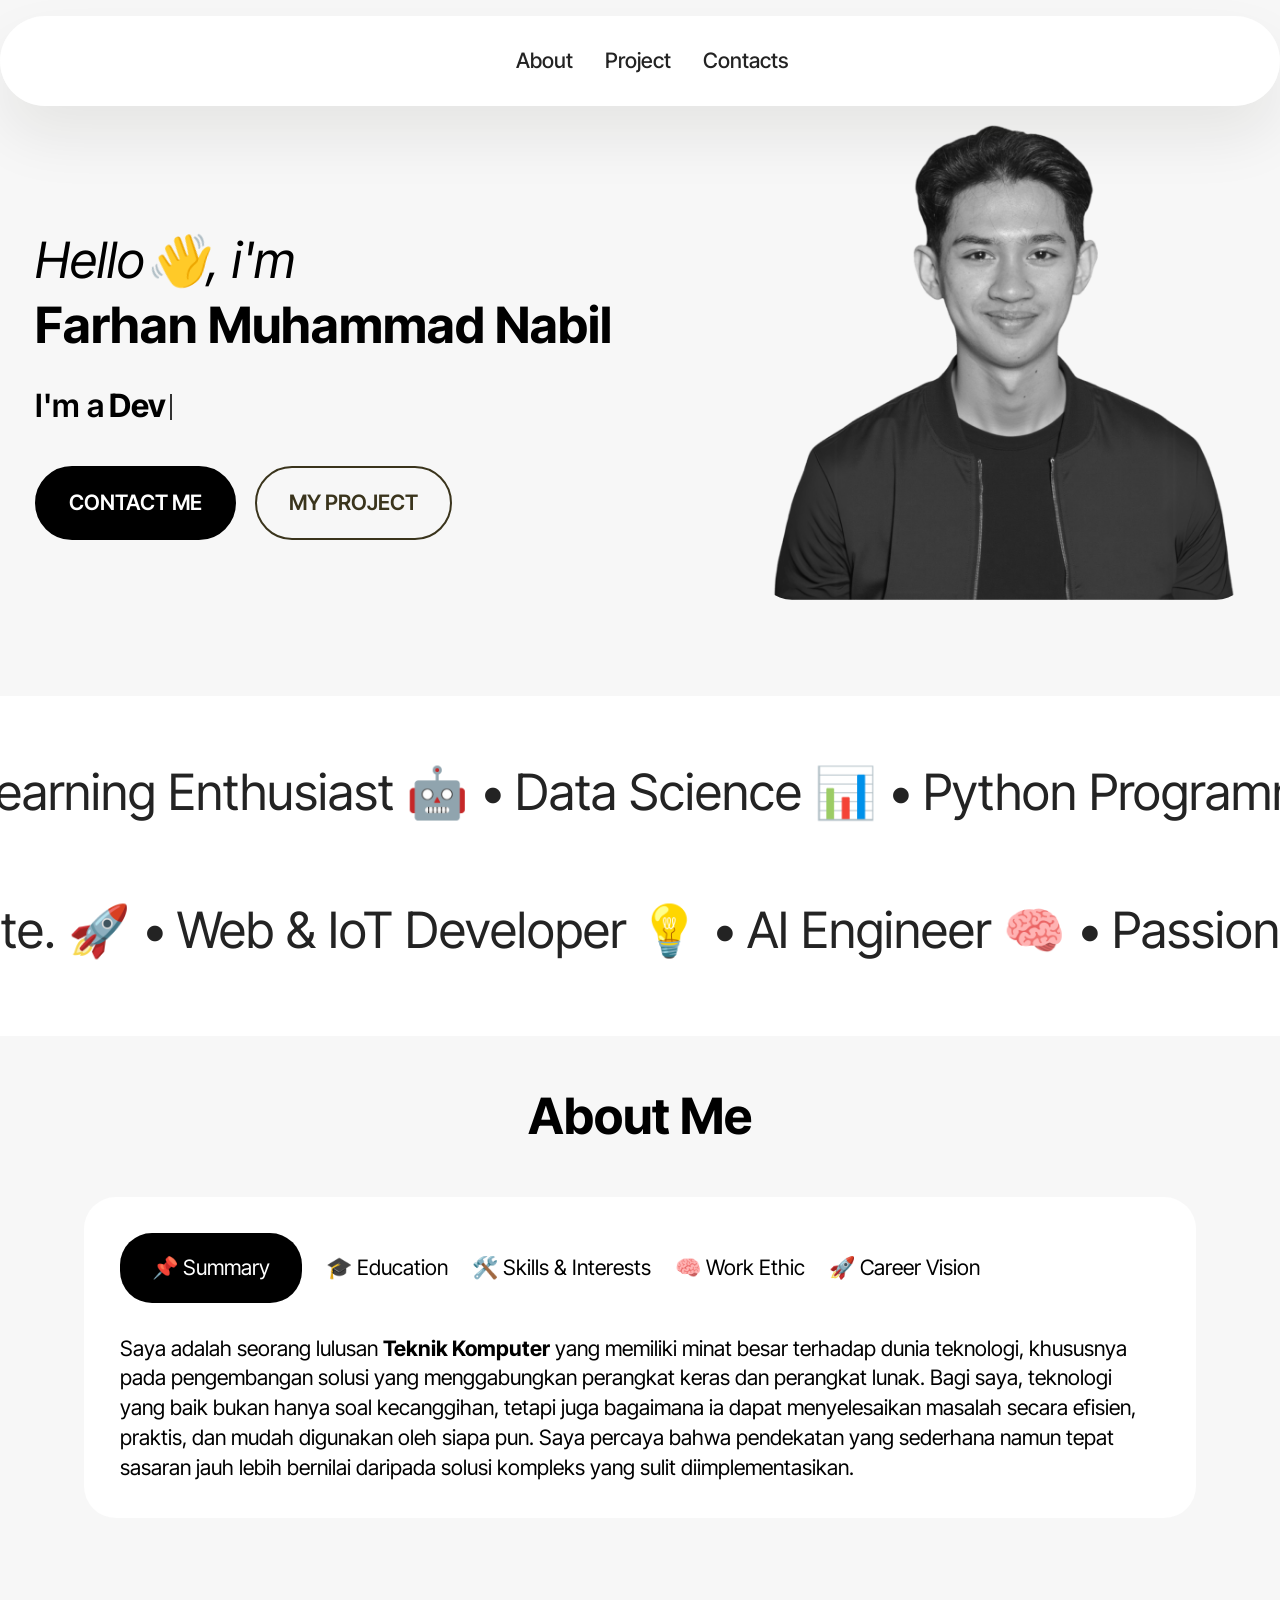
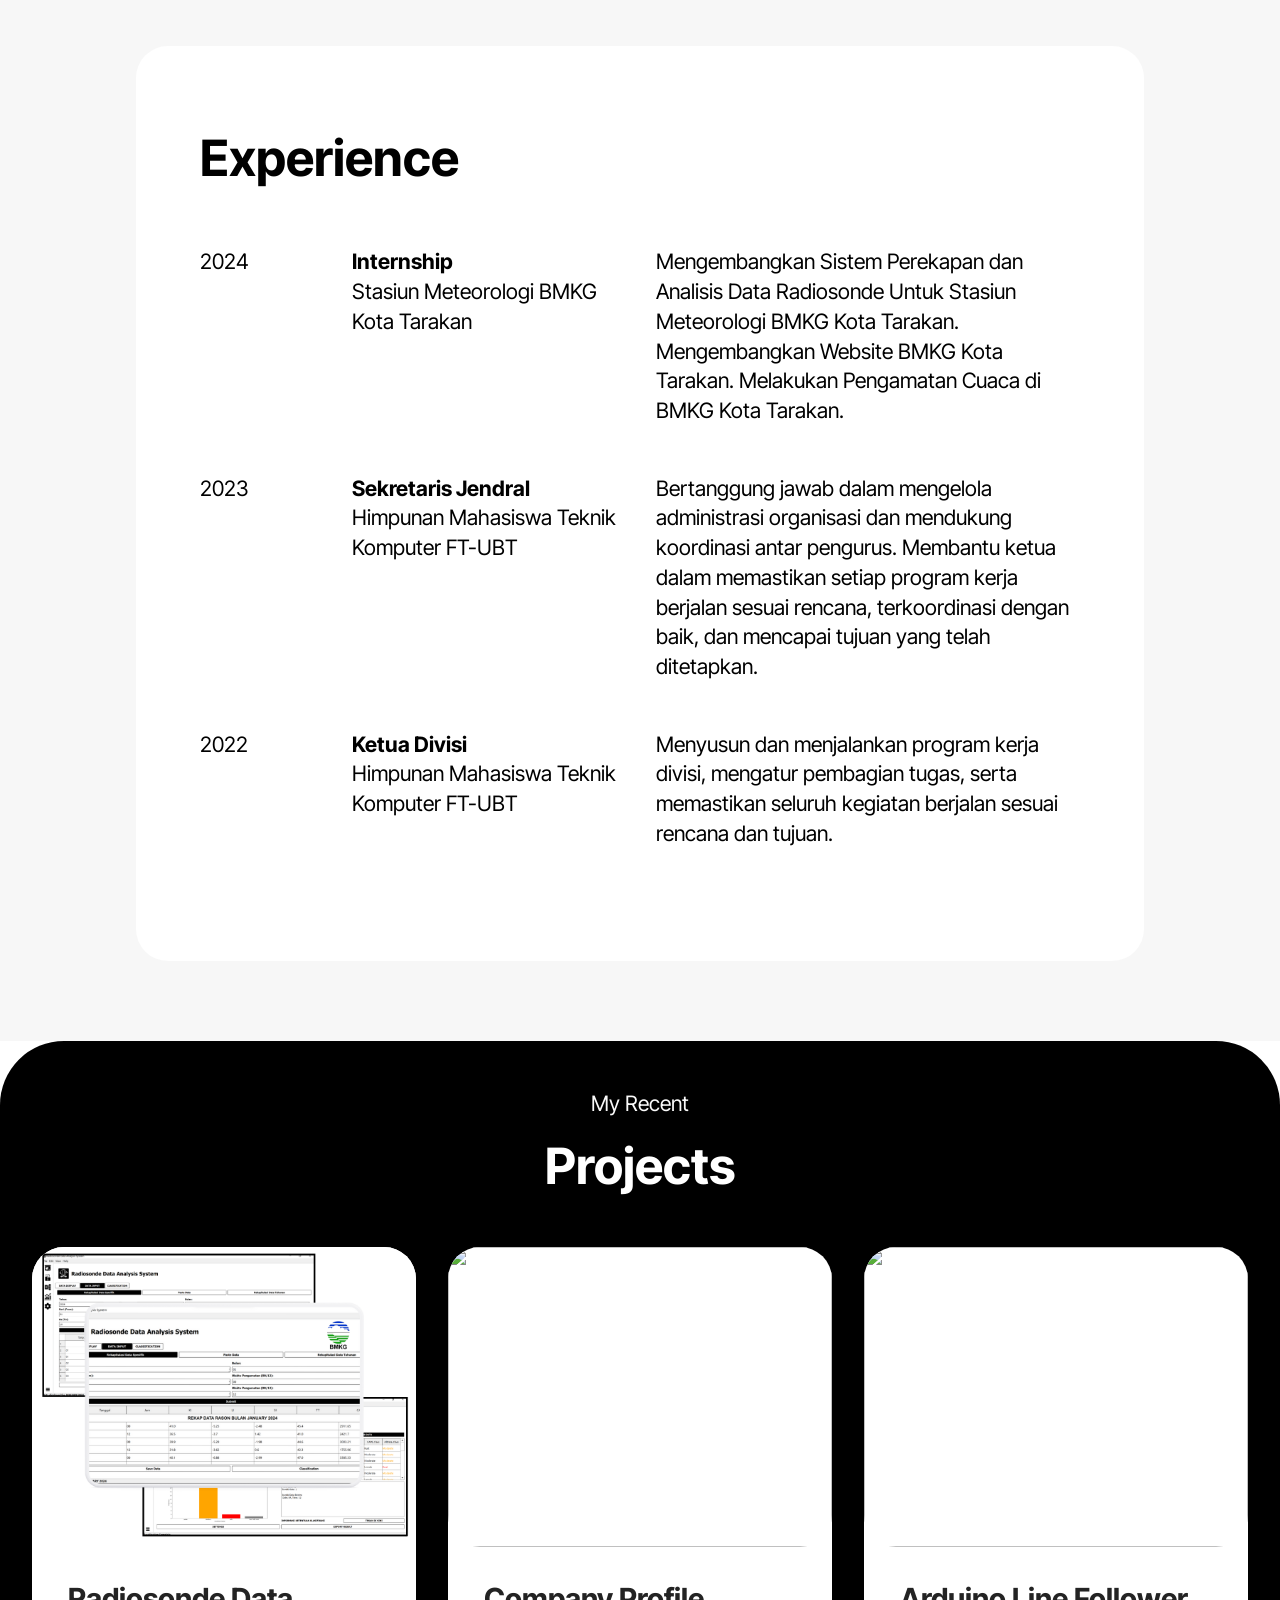
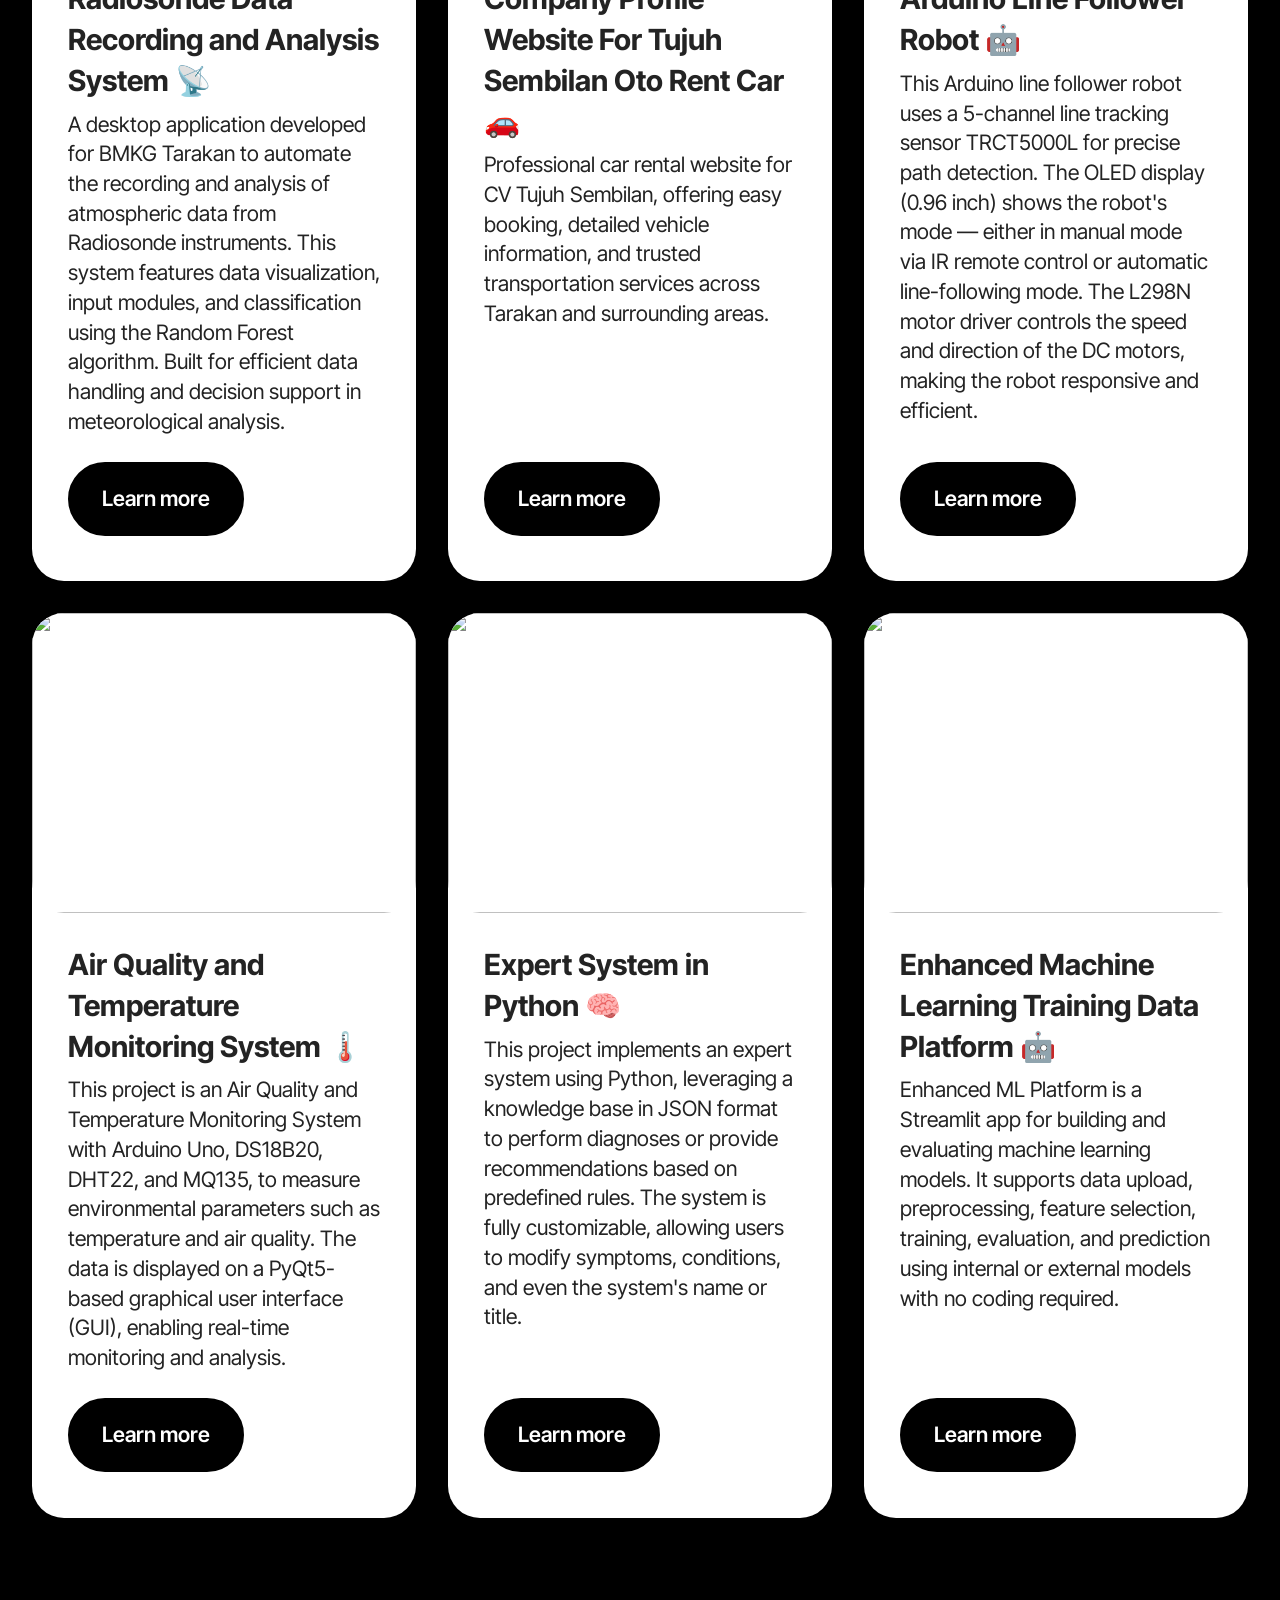
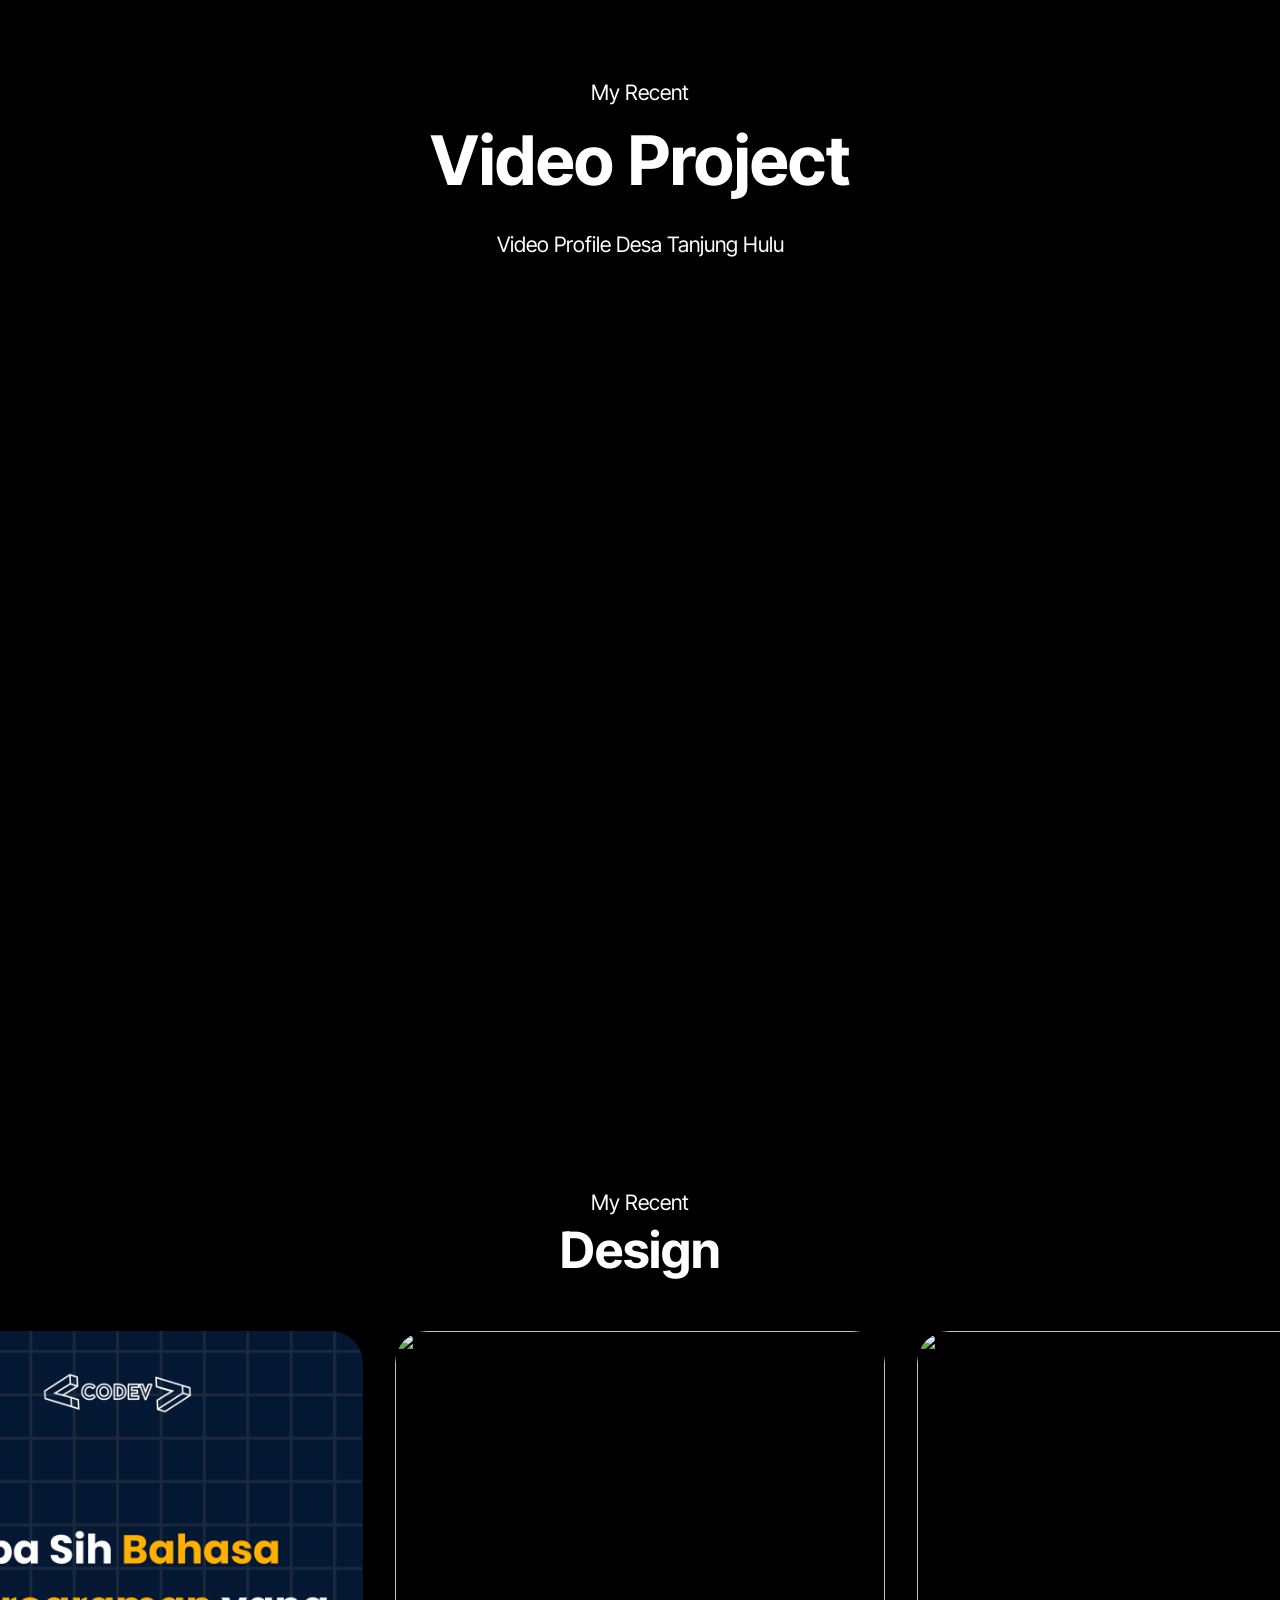
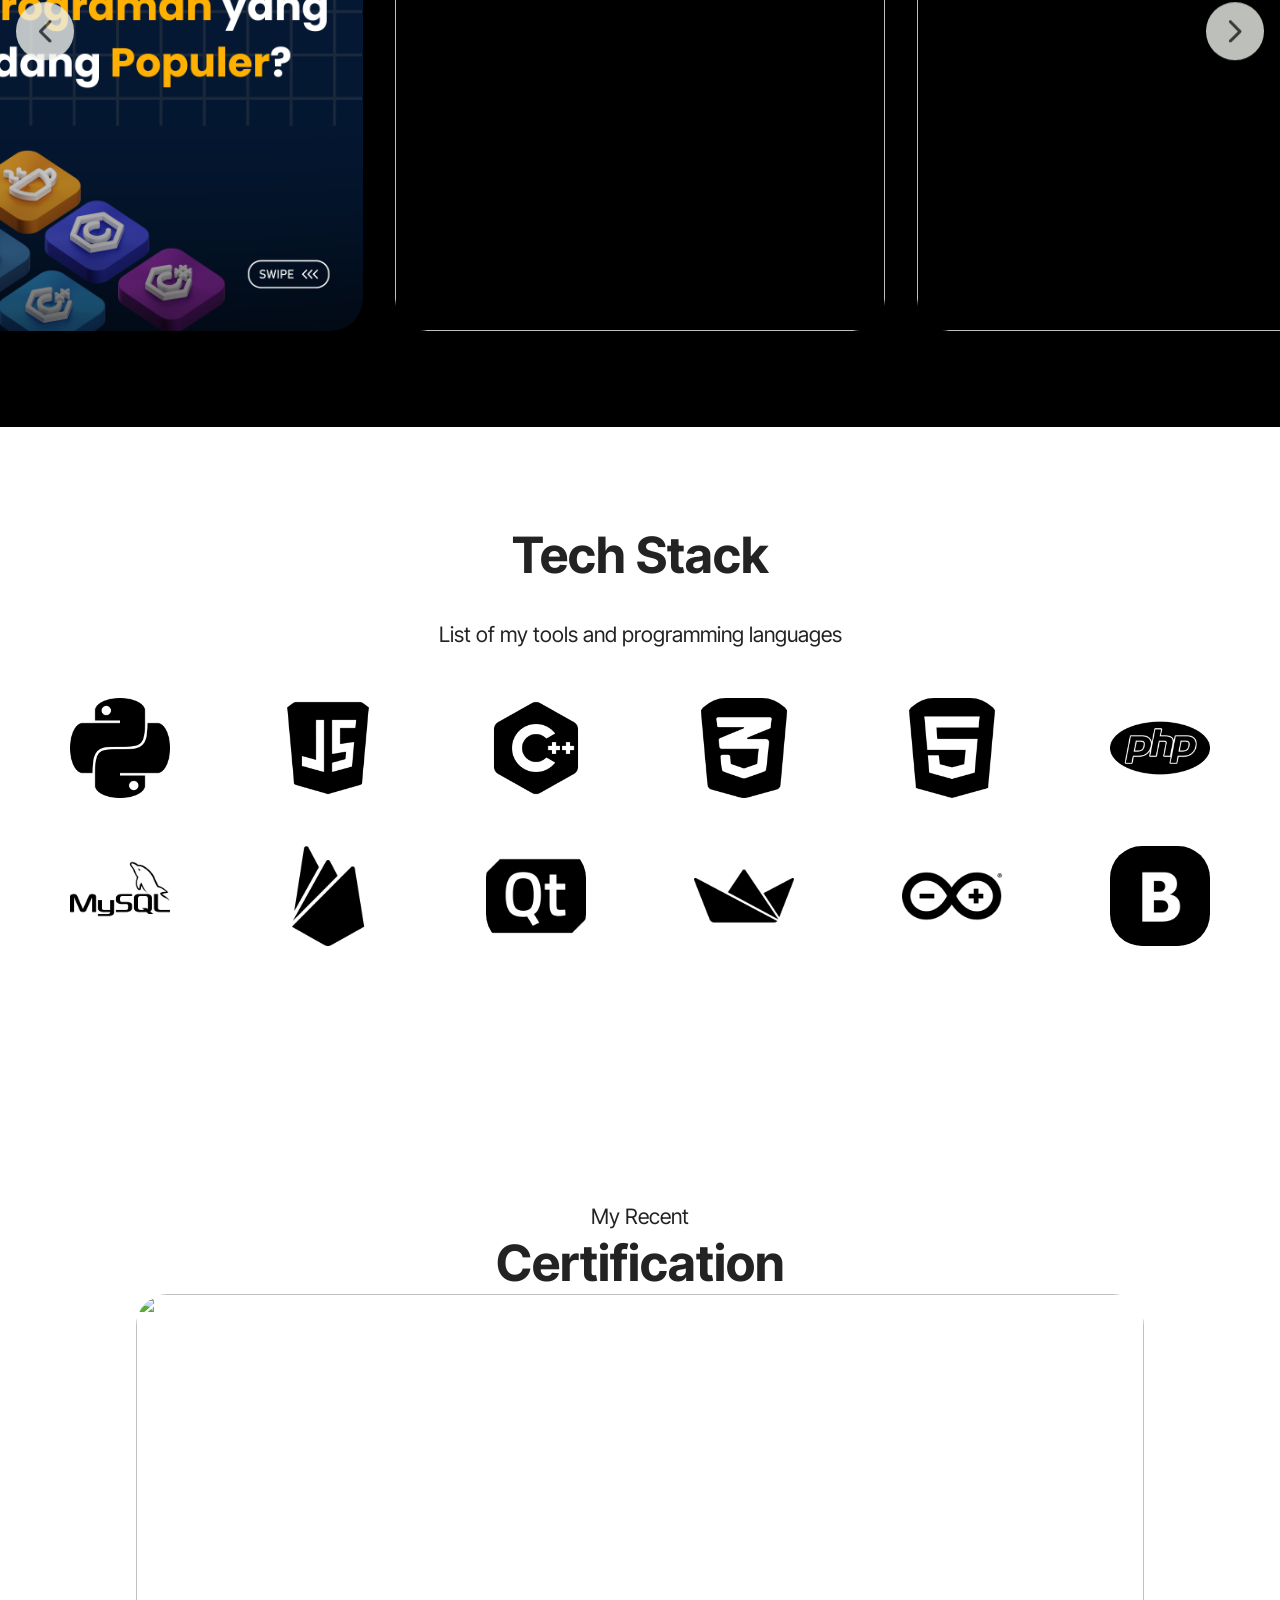
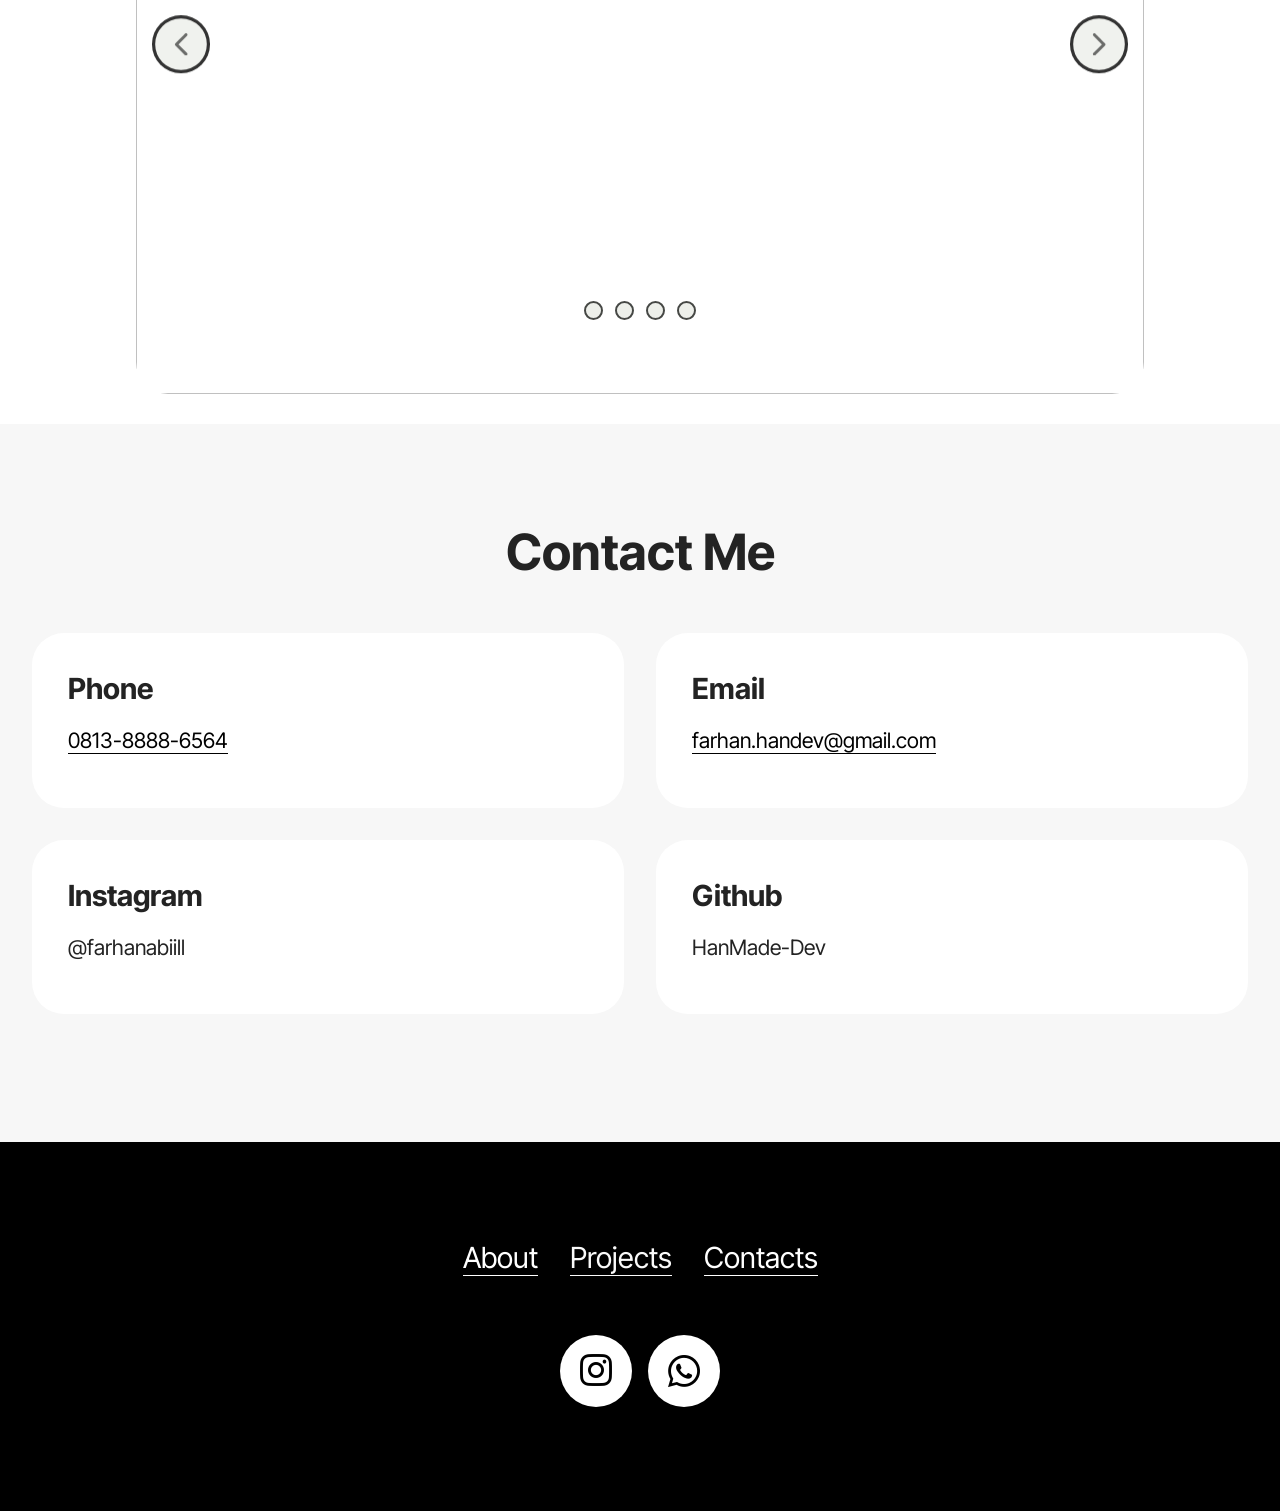
==== index.html @ e9de5c15 "Update index.html" ====
<!DOCTYPE html>
<html  >
<head>
  <meta charset="UTF-8">
  <meta http-equiv="X-UA-Compatible" content="IE=edge">
  <meta name="viewport" content="width=device-width, initial-scale=1, minimum-scale=1">
  <link rel="shortcut icon" href="assets/images/icon-128x128-1.png" type="image/x-icon">
  <meta name="description" content="">
  
  
  <title>Home</title>
  <link rel="stylesheet" href="assets/bootstrap/css/bootstrap.min.css">
  <link rel="stylesheet" href="assets/bootstrap/css/bootstrap-grid.min.css">
  <link rel="stylesheet" href="assets/bootstrap/css/bootstrap-reboot.min.css">
  <link rel="stylesheet" href="assets/animatecss/animate.css">
  <link rel="stylesheet" href="assets/dropdown/css/style.css">
  <link rel="stylesheet" href="assets/socicon/css/styles.css">
  <link rel="stylesheet" href="assets/theme/css/style.css">
  <link rel="stylesheet" href="assets/typinganimation/css/typing-animation.css">
  <link rel="preload" href="https://fonts.googleapis.com/css?family=Inter+Tight:100,200,300,400,500,600,700,800,900,100i,200i,300i,400i,500i,600i,700i,800i,900i&display=swap" as="style" onload="this.onload=null;this.rel='stylesheet'">
  <noscript><link rel="stylesheet" href="https://fonts.googleapis.com/css?family=Inter+Tight:100,200,300,400,500,600,700,800,900,100i,200i,300i,400i,500i,600i,700i,800i,900i&display=swap"></noscript>
  <link rel="preload" as="style" href="assets/css/additional.css?v=58qlZ4"><link rel="stylesheet" href="assets/css/additional.css?v=58qlZ4" type="text/css">

  
  
  
</head>
<body>
  
<section data-bs-version="5.1" class="menu menu2 cid-tJS6tZXiPa" once="menu" id="menu02-0">
	

	<nav class="navbar navbar-dropdown navbar-fixed-top navbar-expand-lg">
		<div class="container">
			<div class="navbar-brand">
				
				
			</div>
			<button class="navbar-toggler" type="button" data-toggle="collapse" data-bs-toggle="collapse" data-target="#navbarSupportedContent" data-bs-target="#navbarSupportedContent" aria-controls="navbarNavAltMarkup" aria-expanded="false" aria-label="Toggle navigation">
				<div class="hamburger">
					<span></span>
					<span></span>
					<span></span>
					<span></span>
				</div>
			</button>
            <button class="navbar-toggler" type="button"
                    data-bs-toggle="collapse"
                    data-bs-target="#navbarSupportedContent"
                    aria-controls="navbarSupportedContent"
                    aria-expanded="false"
                    aria-label="Toggle navigation">
            <span class="navbar-toggler-icon"></span>
            </button>

			<div class="collapse navbar-collapse" id="navbarSupportedContent">
				<ul class="navbar-nav nav-dropdown nav-right navbar-nav-top-padding" data-app-modern-menu="true"><li class="nav-item">
						<a class="nav-link link text-black text-primary display-4" href="index.html#tabs1-1s">About</a>
					</li>
					<li class="nav-item">
						<a class="nav-link link text-black text-primary display-4" href="index.html#features-w" aria-expanded="false">Project</a>
					</li>
					<li class="nav-item">
						<a class="nav-link link text-black text-primary display-4" href="index.html#contacts01-2a">Contacts</a>
					</li></ul>
				
				
			</div>
		</div>
	</nav>
</section>

<section data-bs-version="5.1" class="header1 cid-uPXiGSK6yH" id="header01-1j">
	
	<div class="container-fluid">
		<div class="row justify-content-center">
			<div class="col-12 col-md-12 col-lg-5 image-wrapper">
				<img class="w-100" src="assets/images/imageedit-1-8781048022-1060x1060.png">
			</div>
			<div class="col-12 col-lg col-md-12">
				<div class="text-wrapper align-left">
					<h1 class="section-title fonts-style mb-4 display-2"><strong><br></strong><em>Hello👋, i'm&nbsp;</em><br><strong>Farhan Muhammad Nabil</strong><br></h1>
					<h1 class="text fonts-style mb-4 display-7 profession-line">
                      <span class="prefix-text">I'm a</span>
                      <strong><span id="typing-animation" class="typing-text"></span><span class="typing-cursor"></span></strong>
                    </h1>
					<div class="section-btn mt-3"><a class="btn btn-primary display-7" href="index.html#contacts01-2a">CONTACT ME</a> <a class="btn btn-success-outline display-7" href="index.html#features-w">MY PROJECT</a></div>
				</div>
			</div>
		</div>
	</div>
</section>

<section data-bs-version="5.1" class="gallery10 cid-uQ02voYmi5" id="gallery10-1p">
  


  <div class="container-fluid">

      <div class="loop-container">
        <div class="item display-2" data-linewords="Machine Learning Enthusiast 🤖 • Data Science 📊 • Python Programmer 🐍 • IoT System Builder 🌐 • Desktop App Builder 🛠️ •" data-direction="-1" data-speed="0.05">☁️ Best offers ☁️ Free delivery ☁️ Perfect design ☁️ Comfort ☁️ Support 24/7 ☁️ Vibes</div>
        <div class="item display-2" data-linewords="Machine Learning Enthusiast 🤖 • Data Science 📊 • Python Programmer 🐍 • IoT System Builder 🌐 • Desktop App Builder 🛠️ •" data-direction="-1" data-speed="0.05">☁️ Best offers ☁️ Free delivery ☁️ Perfect design ☁️ Comfort ☁️ Support 24/7 ☁️ Vibes</div>
      </div>
    
  </div>
</section>

<section data-bs-version="5.1" class="gallery10 cid-uQ0dekMcxM" id="gallery10-1t">
  


  <div class="container-fluid">

      <div class="loop-container">
        <div class="item display-2" data-linewords="Web &amp; IoT Developer 💡 • AI Engineer 🧠 • Passion for Automation 🤖  • Code. Build. Automate. 🚀 •" data-direction="1" data-speed="0.05">☁️ Best offers ☁️ Free delivery ☁️ Perfect design ☁️ Comfort ☁️ Support 24/7 ☁️ Vibes</div>
        <div class="item display-2" data-linewords="Web &amp; IoT Developer 💡 • AI Engineer 🧠 • Passion for Automation 🤖  • Code. Build. Automate. 🚀 •" data-direction="1" data-speed="0.05">☁️ Best offers ☁️ Free delivery ☁️ Perfect design ☁️ Comfort ☁️ Support 24/7 ☁️ Vibes</div>
      </div>
    
  </div>
</section>

<section data-bs-version="5.1" class="tabs content18 cid-uQ06jJdFXQ" id="tabs1-1s">

    

    
    
    <div class="container">
        <div class="row justify-content-center mb-5">
            <div class="col-12 content-head">
                <h3 class="section-title mb-0 fonts-style display-2">
                    <strong>About Me</strong></h3>
                
            </div>
        </div>
        <div class="row justify-content-center">
            <div class="col-12 col-md-11">
                <div class="item-wrapper">
                    <ul class="nav nav-tabs mb-4" role="tablist">
                        <li class="nav-item first fonts-style"><a class="nav-link fonts-style show active display-7" role="tab" data-toggle="tab" data-bs-toggle="tab" href="#tabs1-1s_tab0" aria-selected="true">📌 Summary<br></a></li>
                        <li class="nav-item"><a class="nav-link fonts-style active display-7" role="tab" data-toggle="tab" data-bs-toggle="tab" href="#tabs1-1s_tab1" aria-selected="true">🎓 Education</a></li>
                        <li class="nav-item"><a class="nav-link fonts-style display-7" role="tab" data-toggle="tab" data-bs-toggle="tab" href="#tabs1-1s_tab2" aria-selected="false">🛠️ Skills &amp; Interests</a></li>
                        <li class="nav-item"><a class="nav-link fonts-style display-7" role="tab" data-toggle="tab" data-bs-toggle="tab" href="#tabs1-1s_tab3" aria-selected="false">🧠 Work Ethic</a></li>
                        <li class="nav-item"><a class="nav-link fonts-style display-7" role="tab" data-toggle="tab" data-bs-toggle="tab" href="#tabs1-1s_tab4" aria-selected="false">🚀 Career Vision</a></li>
                        
                    </ul>
                    <div class="tab-content">
                        <div id="tab1" class="tab-pane in active" role="tabpanel">
                            <div class="row">
                                <div class="col-md-12">
                                    <p class="text fonts-style display-7">
                                        Saya adalah seorang lulusan <strong>Teknik Komputer</strong> yang memiliki minat besar terhadap dunia teknologi, khususnya pada pengembangan solusi yang menggabungkan perangkat keras dan perangkat lunak. Bagi saya, teknologi yang baik bukan hanya soal kecanggihan, tetapi juga bagaimana ia dapat menyelesaikan masalah secara efisien, praktis, dan mudah digunakan oleh siapa pun. Saya percaya bahwa pendekatan yang sederhana namun tepat sasaran jauh lebih bernilai daripada solusi kompleks yang sulit diimplementasikan.
                                    </p>
                                </div>
                            </div>
                        </div>
                        <div id="tab2" class="tab-pane" role="tabpanel">
                            <div class="row">
                                <div class="col-md-12">
                                    <p class="text fonts-style display-7">Saya menyelesaikan pendidikan sarjana di Universitas Borneo Tarakan dengan fokus pada bidang Teknik Komputer. Selama masa kuliah, saya mempelajari berbagai dasar teori dan praktik seperti pemrograman, sistem jaringan, basis data, sistem tertanam (embedded systems), serta pengantar kecerdasan buatan. Proses pembelajaran ini membuka wawasan saya terhadap bagaimana teknologi dapat diterapkan dalam berbagai bidang, mulai dari sistem informasi hingga perangkat IoT dan otomasi.<br></p>
                                </div>
                            </div>
                        </div>
                        <div id="tab3" class="tab-pane" role="tabpanel">
                            <div class="row">
                                <div class="col-md-12">
                                    <p class="text fonts-style display-7">
                                        Saya memiliki ketertarikan yang kuat dalam membangun sistem yang bersifat fungsional dan adaptif terhadap kebutuhan nyata. Minat utama saya meliputi pengembangan aplikasi berbasis web, pengolahan data, integrasi sensor dengan mikrokontroler, serta dokumentasi teknis dari sistem yang dibangun. Saya juga tertarik terhadap pengembangan solusi digital yang bersifat open-source dan berbasis komunitas. Kegiatan belajar mandiri dan eksplorasi teknologi baru menjadi bagian dari rutinitas saya, karena saya percaya bahwa dunia teknologi bergerak sangat cepat dan menuntut kita untuk terus berkembang.
                                    </p>
                                </div>
                            </div>
                        </div>
                        <div id="tab4" class="tab-pane" role="tabpanel">
                            <div class="row">
                                <div class="col-md-12">
                                    <p class="text fonts-style display-7">Dalam bekerja, saya menjunjung tinggi ketelitian, konsistensi, dan komitmen terhadap hasil yang berdampak. Saya terbiasa menyelesaikan masalah secara sistematis dengan memahami akar permasalahan terlebih dahulu sebelum menentukan pendekatan terbaik. Saya juga menyukai proses kerja yang kolaboratif, terbuka terhadap masukan, dan mampu beradaptasi dengan dinamika di lapangan. Prinsip saya sederhana: buat solusi yang tidak hanya berjalan, tapi juga bisa dipahami, dipelihara, dan digunakan secara nyaman oleh pengguna.<br></p>
                                </div>
                            </div>
                        </div>
                        <div id="tab5" class="tab-pane" role="tabpanel">
                            <div class="row">
                                <div class="col-md-12">
                                    <p class="text fonts-style display-7">
                                        Ke depan, saya ingin terus berkembang di bidang teknologi, terutama pada jalur yang menggabungkan pengembangan sistem, pengolahan data, serta automasi berbasis perangkat keras. Saya terbuka untuk berbagai peluang, baik sebagai pengembang sistem, analis data, maupun teknisi teknologi terapan, dan selalu siap untuk berkolaborasi dalam proyek-proyek yang menantang dan bermakna. Dengan semangat belajar yang terus menyala, saya berharap bisa berkontribusi dalam menciptakan solusi digital yang berdampak nyata bagi masyarakat.
                                    </p>
                                </div>
                            </div>
                        </div>
                        
                    </div>
                </div>
            </div>
        </div>
    </div>
</section>

<section data-bs-version="5.1" class="timeline04 cid-uQ0w5ZOlbo" id="timeline04-21">
  

  
  
  <div class="container">
    <div class="row justify-content-center">
      <div class="card col-md-12 col-lg-10">
        <div class="card-wrapper">
          <div class="row justify-content-center">
            <div class="col-12 mb-5 content-head">
              <h3 class="card-title fonts-style white mt-3 display-2">
                <strong>Experience</strong></h3>
              
            </div>
          </div>
          <div class="card-box">
            <div class="row justify-content-center item features-without-image mb-5">
              <div class="col-12 col-lg-2">
                <h5 class="card-title fonts-style mt-0 mb-3 display-7">
                  2024</h5>
              </div>
              <div class="col-12 col-lg-4">
                <h6 class="card-subtitle fonts-style mt-0 mb-3 display-7">
                  <strong>Internship</strong><br>Stasiun Meteorologi BMKG Kota Tarakan</h6>
              </div>
              <div class="col-md-12 col-lg item-wrapper">
                <p class="text fonts-style mt-0 mb-0 display-7">Mengembangkan Sistem Perekapan dan Analisis Data Radiosonde Untuk Stasiun Meteorologi BMKG Kota Tarakan. Mengembangkan Website BMKG Kota Tarakan. Melakukan Pengamatan Cuaca di BMKG Kota Tarakan.</p>
              </div>
            </div>
            <div class="row justify-content-center item features-without-image mb-5">
              <div class="col-12 col-lg-2">
                <h5 class="card-title fonts-style mt-0 mb-3 display-7">
                  2023</h5>

              </div>
              <div class="col-12 col-lg-4">
                <h6 class="card-subtitle fonts-style mt-0 mb-3 display-7">
                  <strong>Sekretaris Jendral</strong><br>Himpunan Mahasiswa Teknik Komputer FT-UBT</h6>
              </div>
              <div class="col-md-12 col-lg item-wrapper">
                <p class="text fonts-style mt-0 mb-0 display-7">Bertanggung jawab dalam mengelola administrasi organisasi dan mendukung koordinasi antar pengurus. Membantu ketua dalam memastikan setiap program kerja berjalan sesuai rencana, terkoordinasi dengan baik, dan mencapai tujuan yang telah ditetapkan.</p>
              </div>
            </div>
            <div class="row justify-content-center item features-without-image mb-5">
              <div class="col-12 col-lg-2">
                <h5 class="card-title fonts-style mt-0 mb-3 display-7">
                  2022</h5>
              </div>
              <div class="col-12 col-lg-4">
                <h6 class="card-subtitle fonts-style mt-0 mb-3 display-7">
                  <strong>Ketua Divisi</strong><br>Himpunan Mahasiswa Teknik Komputer FT-UBT</h6>
              </div>
              <div class="col-md-12 col-lg item-wrapper">
                <p class="text fonts-style mt-0 mb-0 display-7">Menyusun dan menjalankan program kerja divisi, mengatur pembagian tugas, serta memastikan seluruh kegiatan berjalan sesuai rencana dan tujuan.</p>
              </div>
            </div>
          </div>
        </div>
      </div>
    </div>
  </div>
</section>

<section data-bs-version="5.1" class="features4 cid-tMlEXTHLbS" id="features-w">
	
	
	<div class="container">
		<div class="row justify-content-center">
			<div class="col-12 content-head">
				<div class="section-head mb-5 text-center">
                    <p class="text fonts-style mt-4 display-7 text-white text-center">My Recent</p>
					<h4 class="section-title fonts-style align-center mb-0 display-2"><strong>Projects</strong></h4>
					
					
				</div>
			</div>
		</div>
		<div class="row">
			<div class="item features-image col-12 col-md-6 col-lg-4">
				<div class="item-wrapper">
					<div class="item-img">
						<img src="assets/images/rdas_ss.png">
					</div>
					<div class="item-content">
						<h5 class="item-title fonts-style display-5">
							<strong>Radiosonde Data Recording and Analysis System 📡</strong>
						</h5>
						
						<p class="text fonts-style display-7">
							A desktop application developed for BMKG Tarakan to automate the recording and analysis of atmospheric data from Radiosonde instruments. This system features data visualization, input modules, and classification using the Random Forest algorithm. Built for efficient data handling and decision support in meteorological analysis.
						</p>
						<div class="section-btn item-footer"><a href="https://github.com/HanMade-Dev/" class="btn item-btn btn-primary display-7">Learn more</a></div>
					</div>

				</div>
			</div>
			<div class="item features-image col-12 col-md-6 col-lg-4">
				<div class="item-wrapper">
					<div class="item-img">
						<img src="https://andriefendy.my.id/Porto/rentalMobil/thumbnail.png">
					</div>
					<div class="item-content">
						<h5 class="item-title fonts-style display-5">
							<strong>Company Profile Website For Tujuh Sembilan Oto Rent Car🚗</strong>
						</h5>
						
						<p class="text fonts-style display-7">
							Professional car rental website for CV Tujuh Sembilan, offering easy booking, detailed vehicle information, and trusted transportation services across Tarakan and surrounding areas.
						</p>
						<div class="section-btn item-footer"><a href="https://cvtujuhsembilanotorentcar.com/" class="btn item-btn btn-primary display-7">Learn more</a></div>
					</div>

				</div>
			</div>
			<div class="item features-image col-12 col-md-6 col-lg-4">
				<div class="item-wrapper">
					<div class="item-img">
						<img src="https://github.com/HanMade-Dev/Arduino-Line-Follower-Robot/raw/main/assets/preview1.gif">
					</div>
					<div class="item-content">
						<h5 class="item-title fonts-style display-5">
							<strong>Arduino Line Follower Robot 🤖 </strong>
						</h5>
						
						<p class="text fonts-style display-7">
							This Arduino line follower robot uses a 5-channel line tracking sensor TRCT5000L for precise path detection. The OLED display (0.96 inch) shows the robot's mode — either in manual mode via IR remote control or automatic line-following mode. The L298N motor driver controls the speed and direction of the DC motors, making the robot responsive and efficient.
						</p>
						<div class="section-btn item-footer"><a href="https://github.com/HanMade-Dev/Arduino-Line-Follower-Robot" class="btn item-btn btn-primary display-7">Learn more</a></div>
					</div>

				</div>
			</div>
			<div class="item features-image col-12 col-md-6 col-lg-4">
				<div class="item-wrapper">
					<div class="item-img">
						<img src="https://github.com/HanMade-Dev/Sistem-Pendeteksi-Suhu-dan-Kualitas-Udara/raw/main/assets/schematic.jpg">
					</div>
					<div class="item-content">
						<h5 class="item-title fonts-style display-5">
							<strong>Air Quality and Temperature Monitoring System 🌡️ </strong>
						</h5>
						
						<p class="text fonts-style display-7">
							This project is an Air Quality and Temperature Monitoring System with Arduino Uno, DS18B20, DHT22, and MQ135, to measure environmental parameters such as temperature and air quality. The data is displayed on a PyQt5-based graphical user interface (GUI), enabling real-time monitoring and analysis.
						</p>
						<div class="section-btn item-footer"><a href="https://github.com/HanMade-Dev/Sistem-Pendeteksi-Suhu-dan-Kualitas-Udara" class="btn item-btn btn-primary display-7">Learn more</a></div>
					</div>
				</div>
			</div>
			<div class="item features-image col-12 col-md-6 col-lg-4">
				<div class="item-wrapper">
					<div class="item-img">
						<img src="https://github.com/HanMade-Dev/Sistem-Pakar-Berbasis-Python/raw/main/assets/screenshot_main_page.png">
					</div>
					<div class="item-content">
						<h5 class="item-title fonts-style display-5">
							<strong>Expert System in Python 🧠 </strong>
						</h5>
						
						<p class="text fonts-style display-7">
							This project implements an expert system using Python, leveraging a knowledge base in JSON format to perform diagnoses or provide recommendations based on predefined rules. The system is fully customizable, allowing users to modify symptoms, conditions, and even the system's name or title.<br>
						</p>
						<div class="section-btn item-footer"><a href="https://github.com/HanMade-Dev/Sistem-Pakar-Berbasis-Python" class="btn item-btn btn-primary display-7">Learn more</a></div>
					</div>
				</div>
			</div>

			<div class="item features-image col-12 col-md-6 col-lg-4">
				<div class="item-wrapper">
					<div class="item-img">
						<img src="https://github.com/HanMade-Dev/Enhanced-Machine-Learning-Training-Data-Platform/blob/main/assets/preview.png?raw=true">
					</div>
					<div class="item-content">
						<h5 class="item-title fonts-style display-5">
							<strong>Enhanced Machine Learning Training Data Platform 🤖 </strong>
						</h5>
						
						<p class="text fonts-style display-7">
							Enhanced ML Platform is a Streamlit app for building and evaluating machine learning models. It supports data upload, preprocessing, feature selection, training, evaluation, and prediction using internal or external models with no coding required.<br>
						</p>
						<div class="section-btn item-footer"><a href="https://enhanced-machine-learning-training-data-platform-by-codev.streamlit.app/" class="btn item-btn btn-primary display-7">Learn more</a></div>
					</div>
				</div>
			</div>

		</div>
	</div>
</section>

<section data-bs-version="5.1" class="header7 cid-tLeaLmEeFr" id="header07-h">
  

  
  
  
  <div class="align-center container">
    <div class="row justify-content-center">
      <div class="col-md-12 col-lg-9 mb-5">
        <p class="text fonts-style mt-4 display-7">My Recent</p>
        <h1 class="section-title fonts-style display-1"><strong>Video Project</strong></h1>
        <p class="text fonts-style mt-4 display-7">Video Profile Desa Tanjung Hulu</p>
        
      </div>
    </div>

    <div class="row justify-content-center">
      <div class="figure col-12 col-md-12"><iframe class="embedded-video" src="https://www.youtube.com/embed/NfXnDfLSI2Q?rel=0&amp;amp;&amp;showinfo=0&amp;autoplay=0&amp;loop=0" width="1280" height="720" frameborder="0" allowfullscreen></iframe></div>
    </div>
  </div>
</section>

<section data-bs-version="5.1" class="article11 cid-uQ0BvFdpXq" id="article11-23">
    

    
    
    <div class="container">
        <div class="row justify-content-center">
            <div class="title col-md-12 col-lg-10">

                
                
            </div>
        </div>
    </div>
</section>

<section data-bs-version="5.1" class="slider4 embla cid-uQ5ZJDKY7d" id="slider04-2c">
    
    
    <div class="container-fluid">
        <div class="row mb-5 justify-content-center">
            <div class="col-12 content-head">
                <h5 class="section-subtitle fonts-style align-center mb-0 mt-4 display-7">My Recent</h5>
                <h3 class="section-title fonts-style align-center mb-0 display-2"><strong>Design</strong></h3>
            </div>
        </div>
        <div class="row">
            <div class="col-12">
                <div class="embla position-relative" data-skip-snaps="true" data-align="center" data-contain-scroll="trimSnaps" data-loop="true" data-auto-play-interval="5" data-draggable="true">
                    <div class="embla__viewport">
                        <div class="embla__container">
                            <div class="embla__slide slider-image item" style="margin-left: 1rem; margin-right: 1rem;">
                                <div class="slide-content">
                                    <div class="item-img">
                                        <div class="item-wrapper">
                                            <img src="assets/images/IG/1.png" title="">
                                        </div>
                                    </div>
                                </div>
                            </div>
                            <div class="embla__slide slider-image item" style="margin-left: 1rem; margin-right: 1rem;">
                                <div class="slide-content">
                                    <div class="item-img">
                                        <div class="item-wrapper">
                                            <img src="assets/images/IG/2.png" title="">
                                        </div>
                                    </div>
                                </div>
                            </div>
                            <div class="embla__slide slider-image item" style="margin-left: 1rem; margin-right: 1rem;">
                                <div class="slide-content">
                                    <div class="item-img">
                                        <div class="item-wrapper">
                                            <img src="assets/images/IG/3.png" title="">
                                        </div>
                                    </div>
                                </div>
                            </div>
                            <div class="embla__slide slider-image item" style="margin-left: 1rem; margin-right: 1rem;">
                                <div class="slide-content">
                                    <div class="item-img">
                                        <div class="item-wrapper">
                                            <img src="assets/images/IG/4.png" title="">
                                        </div>
                                    </div>
                                </div>
                            </div>
                            <div class="embla__slide slider-image item" style="margin-left: 1rem; margin-right: 1rem;">
                                <div class="slide-content">
                                    <div class="item-img">
                                        <div class="item-wrapper">
                                            <img src="assets/images/IG/5.png" title="">
                                        </div>
                                    </div>
                                </div>
                            </div>
                            <div class="embla__slide slider-image item" style="margin-left: 1rem; margin-right: 1rem;">
                            <div class="slide-content">
                                <div class="item-img">
                                    <div class="item-wrapper">
                                        <img src="assets/images/IG/6.png" title="">
                                    </div>
                                </div>
                            </div>
                            </div>
                            <div class="embla__slide slider-image item" style="margin-left: 1rem; margin-right: 1rem;">
                            <div class="slide-content">
                                <div class="item-img">
                                    <div class="item-wrapper">
                                        <img src="assets/images/IG/7.png" title="">
                                    </div>
                                </div>
                            </div>
                            </div>
                            <div class="embla__slide slider-image item" style="margin-left: 1rem; margin-right: 1rem;">
                            <div class="slide-content">
                                <div class="item-img">
                                    <div class="item-wrapper">
                                        <img src="assets/images/IG/8.png" title="">
                                    </div>
                                </div>
                            </div>
                            </div>
                        </div>
                    </div>

                    <button class="embla__button embla__button--prev" type="button">
                    <svg class="embla__button__svg" viewBox="0 0 532 532" xmlns="http://www.w3.org/2000/svg">
                        <path
                        fill="currentColor"
                        d="M355.66 11.354c13.793-13.805 36.208-13.805 50.001 0 13.785 13.804 13.785 36.238 0 50.034L201.22 266l204.442 204.61c13.785 13.805 13.785 36.239 0 50.044-13.793 13.796-36.208 13.796-50.002 0a5994246.277 5994246.277 0 0 0-229.332-229.454 35.065 35.065 0 0 1-10.326-25.126c0-9.2 3.393-18.26 10.326-25.2C172.192 194.973 332.731 34.31 355.66 11.354Z"
                        ></path>
                    </svg>
                    </button>

                    <button class="embla__button embla__button--next" type="button">
                    <svg class="embla__button__svg" viewBox="0 0 532 532" xmlns="http://www.w3.org/2000/svg">
                        <path
                        fill="currentColor"
                        d="M176.34 520.646c-13.793 13.805-36.208 13.805-50.001 0-13.785-13.804-13.785-36.238 0-50.034L330.78 266 126.34 61.391c-13.785-13.805-13.785-36.239 0-50.044 13.793-13.796 36.208-13.796 50.002 0 22.928 22.947 206.395 206.507 229.332 229.454a35.065 35.065 0 0 1 10.326 25.126c0 9.2-3.393 18.26-10.326 25.2-45.865 45.901-206.404 206.564-229.332 229.52Z"
                        ></path>
                    </svg>
                    </button>
                </div>
            </div>
        </div>
    </div>
</section>

<section data-bs-version="5.1" class="clients04 cid-uQ042bMEvO" id="clients04-1r">
    
    
    <div class="container-fluid">
        <div class="row justify-content-center mb-5">
            <div class="col-12 content-head">
                <div class="section-head">
                    <h4 class="section-title fonts-style align-center mb-0 display-2"><strong>Tech Stack</strong></h4>
                    <h5 class="section-subtitle fonts-style align-center mt-4 mb-0 display-7">List of my tools and programming languages</h5>
                </div>
            </div>
        </div>
        <div class="row">
            <div class="item features-image col-12 col-md-6 col-sm-6 col-lg-2 active">
                <div class="item-wrapper">
                    <div class="item-img mb-3">
                        <img src="assets/images/python-icon-black-and-white.svg-324x324.png" title="" data-slide-to="0" data-bs-slide-to="0">
                    </div>
                    
                </div>
            </div>
            <div class="item features-image col-12 col-md-6 col-sm-6 col-lg-2">
                <div class="item-wrapper">
                    <div class="item-img mb-3">
                        <img src="assets/images/javascript-logo-324x324.png" title="" data-slide-to="1" data-bs-slide-to="1">
                    </div>
                    
                </div>
            </div>
            <div class="item features-image col-12 col-md-6 col-sm-6 col-lg-2">
                <div class="item-wrapper">
                    <div class="item-img mb-3">
                        <img src="assets/images/c20logo-324x324.png" title="" data-slide-to="2" data-bs-slide-to="2">
                    </div>
                    
                </div>
            </div>
            <div class="item features-image col-12 col-md-6 col-sm-6 col-lg-2">
                <div class="item-wrapper">
                    <div class="item-img mb-3">
                        <img src="assets/images/css20logo-324x324.png" title="" data-slide-to="3" data-bs-slide-to="3">
                    </div>
                    
                </div>
            </div><div class="item features-image col-12 col-md-6 col-sm-6 col-lg-2">
                <div class="item-wrapper">
                    <div class="item-img mb-3">
                        <img src="assets/images/html5-balck-icon-324x324.png" title="" data-slide-to="4" data-bs-slide-to="4">
                    </div>
                    
                </div>
            </div><div class="item features-image col-12 col-md-6 col-sm-6 col-lg-2">
                <div class="item-wrapper">
                    <div class="item-img mb-3">
                        <img src="assets/images/5968532-324x324.png" title="" data-slide-to="5" data-bs-slide-to="5">
                    </div>
                    
                </div>
            </div><div class="item features-image col-12 col-md-6 col-sm-6 col-lg-2">
                <div class="item-wrapper">
                    <div class="item-img mb-3">
                        <img src="assets/images/mysql-logo-512x512.png" title="" data-slide-to="6" data-bs-slide-to="6">
                    </div>
                    
                </div>
            </div><div class="item features-image col-12 col-md-6 col-sm-6 col-lg-2">
                <div class="item-wrapper">
                    <div class="item-img mb-3">
                        <img src="assets/images/firebase-logo-icon-145278.webp" title="" data-slide-to="7" data-bs-slide-to="7">
                    </div>
                    
                </div>
            </div><div class="item features-image col-12 col-md-6 col-sm-6 col-lg-2">
                <div class="item-wrapper">
                    <div class="item-img mb-3">
                        <img src="assets/images/pyqt-logo.webp" title="" data-slide-to="8" data-bs-slide-to="8">
                    </div>
                    
                </div>
            </div><div class="item features-image col-12 col-md-6 col-sm-6 col-lg-2">
                <div class="item-wrapper">
                    <div class="item-img mb-3">
                        <img src="assets/images/streamlit-logo-icon-249495.webp" title="" data-slide-to="9" data-bs-slide-to="9">
                    </div>
                    
                </div>
            </div><div class="item features-image col-12 col-md-6 col-sm-6 col-lg-2">
                <div class="item-wrapper">
                    <div class="item-img mb-3">
                        <img src="assets/images/arduino-logo-icon-247562.webp" title="" data-slide-to="10" data-bs-slide-to="10">
                    </div>
                    
                </div>
            </div><div class="item features-image col-12 col-md-6 col-sm-6 col-lg-2">
                <div class="item-wrapper">
                    <div class="item-img mb-3">
                        <img src="assets/images/3886-b-logo-square-icon-vector-icon-vector-eps-256x256.png" title="" data-slide-to="11" data-bs-slide-to="11">
                    </div>
                    
                </div>
            </div>
            
            
        </div>
    </div>
</section>


<section data-bs-version="5.1" class="slider05 cid-uRqUgsWZp4" id="slider05-2d">
    

    <div class="container">
        <div class="row mb-5 justify-content-center">
            <div class="col-12 content-head">
                <h5 class="section-subtitle fonts-style align-center mb-0 mt-4 display-7">My Recent</h5>
                <h3 class="section-title fonts-style align-center mb-0 display-2"><strong>Certification</strong></h3>
            </div>
        </div>
        <div class="row justify-content-center">
            <div class="col-12 col-md-10">
                <div class="carousel slide" id="uRqUBlCfpi" data-interval="5000" data-bs-interval="5000">
                    <ol class="carousel-indicators">
                        <li data-slide-to="0" data-bs-slide-to="0" class="active" data-target="#uRqUBlCfpi" data-bs-target="#uRqUBlCfpi"></li>
                        <li data-slide-to="1" data-bs-slide-to="1" data-target="#uRqUBlCfpi" data-bs-target="#uRqUBlCfpi"></li>
                        <li data-slide-to="2" data-bs-slide-to="2" data-target="#uRqUBlCfpi" data-bs-target="#uRqUBlCfpi"></li>
                        <li data-slide-to="3" data-bs-slide-to="3" data-target="#uRqUBlCfpi" data-bs-target="#uRqUBlCfpi"></li>
                    </ol>
                    <div class="carousel-inner">
                        <div class="carousel-item slider-image item active">
                            <div class="item-wrapper">
                                
                                <img class="d-block w-100" src="assets/images/CERTI/certificate-04.jpg">
                            </div>
                        </div>
                        <div class="carousel-item slider-image item">
                            <div class="item-wrapper">
                                
                                <img class="d-block w-100" src="assets/images/CERTI/certificate-01.jpg">
                            </div>
                        </div>
                        <div class="carousel-item slider-image item">
                            <div class="item-wrapper">
                                
                                <img class="d-block w-100" src="assets/images/CERTI/certificate-02.jpg">
                            </div>
                        </div>
                        <div class="carousel-item slider-image item">
                            <div class="item-wrapper">
                                
                                <img class="d-block w-100" src="assets/images/CERTI/certificate-03.jpg">
                            </div>
                        </div>
                    </div>
                    <a class="carousel-control carousel-control-prev" role="button" data-slide="prev" data-bs-slide="prev" href="#uRqUBlCfpi">
                        <svg class="embla__button__svg" viewBox="0 0 532 532" xmlns="http://www.w3.org/2000/svg">
                            <path
                            fill="currentColor"
                            d="M355.66 11.354c13.793-13.805 36.208-13.805 50.001 0 13.785 13.804 13.785 36.238 0 50.034L201.22 266l204.442 204.61c13.785 13.805 13.785 36.239 0 50.044-13.793 13.796-36.208 13.796-50.002 0a5994246.277 5994246.277 0 0 0-229.332-229.454 35.065 35.065 0 0 1-10.326-25.126c0-9.2 3.393-18.26 10.326-25.2C172.192 194.973 332.731 34.31 355.66 11.354Z"
                            ></path>
                        </svg>
                    </a>
                    <a class="carousel-control carousel-control-next" role="button" data-slide="next" data-bs-slide="next" href="#uRqUBlCfpi">
                        <svg class="embla__button__svg" viewBox="0 0 532 532" xmlns="http://www.w3.org/2000/svg">
                            <path
                            fill="currentColor"
                            d="M176.34 520.646c-13.793 13.805-36.208 13.805-50.001 0-13.785-13.804-13.785-36.238 0-50.034L330.78 266 126.34 61.391c-13.785-13.805-13.785-36.239 0-50.044 13.793-13.796 36.208-13.796 50.002 0 22.928 22.947 206.395 206.507 229.332 229.454a35.065 35.065 0 0 1 10.326 25.126c0 9.2-3.393 18.26-10.326 25.2-45.865 45.901-206.404 206.564-229.332 229.52Z"
                            ></path>
                        </svg>
                    </a>
                </div>
            </div>
        </div>
    </div>
</section>


<section data-bs-version="5.1" class="contacts01 cid-uQ4pZw10ps" id="contacts01-2a">
    

    
    
    <div class="container">
        <div class="row justify-content-center">
            <div class="col-12 content-head">
                <div class="section-head mb-5">
                    <h3 class="section-title fonts-style align-center mb-0 display-2">
                        <strong>Contact Me</strong></h3>
                    
                </div>
            </div>
        </div>
        <div class="row">
            <div class="item features-without-image col-12 col-md-6 active">
                <div class="item-wrapper">
                    <div class="text-wrapper">
                        <h6 class="card-title fonts-style mb-3 display-5">
                            <strong>Phone</strong>
                        </h6>
                        <p class="text fonts-style display-7"><a href="https://wa.me/6281388886564" class="text-primary">0813-8888-6564</a></p>
                    </div>
                </div>
            </div>
            <div class="item features-without-image col-12 col-md-6">
                <div class="item-wrapper">
                    <div class="text-wrapper">
                        <h6 class="card-title fonts-style mb-3 display-5">
                            <strong>Email</strong>
                        </h6>
                        <p class="text fonts-style display-7"><a href="mailto:farhan12nbl@gmail.com" class="text-primary">farhan.handev@gmail.com</a></p>
                    </div>
                </div>
            </div>
            <div class="item features-without-image col-12 col-md-6">
                <div class="item-wrapper">
                    <div class="text-wrapper">
                        <h6 class="card-title fonts-style mb-3 display-5">
                            <strong>Instagram</strong></h6>
                        <p class="text fonts-style display-7">
                            @farhanabiill</p>
                    </div>
                </div>
            </div>
            <div class="item features-without-image col-12 col-md-6">
                <div class="item-wrapper">
                    <div class="text-wrapper">
                        <h6 class="card-title fonts-style mb-3 display-5">
                            <strong>Github</strong></h6>
                        <p class="text fonts-style display-7">
                            HanMade-Dev
                        </p>
                    </div>
                </div>
            </div>
        </div>
    </div>
</section>

<section data-bs-version="5.1" class="footer1 programm5 cid-tJS9NNcTLZ" once="footers" id="footer03-8">

        

    

    <div class="container">
        <div class="row">

            <div class="row-links mb-4">
                <ul class="header-menu">
                  
                  
                  
                  
                <li class="header-menu-item fonts-style display-5"><a href="index.html#tabs1-1s" class="text-danger text-primary">About</a></li><li class="header-menu-item fonts-style display-5"><a href="index.html#features-w" class="text-white">Projects</a></li><li class="header-menu-item fonts-style display-5"><a href="index.html#contacts01-2a" class="text-danger text-primary">Contacts</a></li></ul>
              </div>

            <div class="col-12">
                <div class="social-row">
                    <div class="soc-item">
                        <a href="https://www.instagram.com/farhanabiill/" target="_blank">
                            <span class="iconfont display-7 socicon-instagram socicon"></span>
                        </a>
                    </div>
                    <div class="soc-item">
                        <a href="https://api.whatsapp.com/send/?phone=62081388886564" target="_blank">
                            <span class="iconfont socicon-whatsapp socicon"></span>
                        </a>
                    </div>
                    
                    
                    
                </div>
            </div>
            
        </div>
    </div>

    <script src="assets/bootstrap/js/bootstrap.bundle.min.js"></script>
    <script src="assets/smoothscroll/smooth-scroll.js"></script>
    <script src="assets/ytplayer/index.js"></script>
    <script src="assets/dropdown/js/navbar-dropdown.js"></script>
    <script src="assets/tabs/tabs.js"></script>
    <script src="assets/theme/js/script.js"></script>
    <script src="assets/typinganimation/js/typing-animation.js"></script>
    <script src="assets/embla/embla.min.js"></script>
    <script src="assets/embla/script.js"></script>
  
  <input name="animation" type="hidden">
  </body>
</html>
---- assets/dropdown/css/style.css ----
.navbar-dropdown {
  left: 0;
  padding: 0;
  position: absolute;
  right: 0;
  top: 0;
  transition: all 0.45s ease;
  z-index: 1030;
  background: #282828; }
  .navbar-dropdown .navbar-logo {
    margin-right: 0.8rem;
    transition: margin 0.3s ease-in-out;
    vertical-align: middle; }
    .navbar-dropdown .navbar-logo img {
      height: 3.125rem;
      transition: all 0.3s ease-in-out; }
    .navbar-dropdown .navbar-logo.iconfont {
      font-size: 3.125rem;
      line-height: 3.125rem; }
  .navbar-dropdown .navbar-caption {
    font-weight: 700;
    white-space: normal;
    vertical-align: -4px;
    line-height: 3.125rem !important; }
    .navbar-dropdown .navbar-caption, .navbar-dropdown .navbar-caption:hover {
      color: inherit;
      text-decoration: none; }
  .navbar-dropdown .iconfont + .navbar-caption {
    vertical-align: -1px; }
  .navbar-dropdown.navbar-fixed-top {
    position: fixed; }
  .navbar-dropdown .navbar-brand span {
    vertical-align: -4px; }
  .navbar-dropdown.bg-color.transparent {
    background: none; }
  .navbar-dropdown.navbar-short .navbar-brand {
    padding: 0.625rem 0; }
    .navbar-dropdown.navbar-short .navbar-brand span {
      vertical-align: -1px; }
  .navbar-dropdown.navbar-short .navbar-caption {
    line-height: 2.375rem !important;
    vertical-align: -2px; }
  .navbar-dropdown.navbar-short .navbar-logo {
    margin-right: 0.5rem; }
    .navbar-dropdown.navbar-short .navbar-logo img {
      height: 2.375rem; }
    .navbar-dropdown.navbar-short .navbar-logo.iconfont {
      font-size: 2.375rem;
      line-height: 2.375rem; }
  .navbar-dropdown.navbar-short .table-cell {
    height: 3.625rem; }
  .navbar-dropdown .navbar-close {
    left: 0.6875rem;
    position: fixed;
    top: 0.75rem;
    z-index: 1000; }
  .navbar-dropdown .hamburger-icon {
    content: "";
    display: inline-block;
    vertical-align: middle;
    width: 16px;
    -webkit-box-shadow: 0 -6px 0 1px #282828,0 0 0 1px #282828,0 6px 0 1px #282828;
    -moz-box-shadow: 0 -6px 0 1px #282828,0 0 0 1px #282828,0 6px 0 1px #282828;
    box-shadow: 0 -6px 0 1px #282828,0 0 0 1px #282828,0 6px 0 1px #282828; }

.dropdown-menu .dropdown-toggle[data-toggle="dropdown-submenu"]::after {
  border-bottom: 0.35em solid transparent;
  border-left: 0.35em solid;
  border-right: 0;
  border-top: 0.35em solid transparent;
  margin-left: 0.3rem; }

.dropdown-menu .dropdown-item:focus {
  outline: 0; }

.nav-dropdown {
  font-size: 0.75rem;
  font-weight: 500;
  height: auto !important; }
  .nav-dropdown .nav-btn {
    padding-left: 1rem; }
  .nav-dropdown .link {
    margin: .667em 1.667em;
    font-weight: 500;
    padding: 0;
    transition: color .2s ease-in-out; }
    .nav-dropdown .link.dropdown-toggle {
      margin-right: 2.583em; }
      .nav-dropdown .link.dropdown-toggle::after {
        margin-left: .25rem;
        border-top: 0.35em solid;
        border-right: 0.35em solid transparent;
        border-left: 0.35em solid transparent;
        border-bottom: 0; }
      .nav-dropdown .link.dropdown-toggle[aria-expanded="true"] {
        margin: 0;
        padding: 0.667em 3.263em  0.667em 1.667em; }
  .nav-dropdown .link::after,
  .nav-dropdown .dropdown-item::after {
    color: inherit; }
  .nav-dropdown .btn {
    font-size: 0.75rem;
    font-weight: 700;
    letter-spacing: 0;
    margin-bottom: 0;
    padding-left: 1.25rem;
    padding-right: 1.25rem; }
  .nav-dropdown .dropdown-menu {
    border-radius: 0;
    border: 0;
    left: 0;
    margin: 0;
    padding-bottom: 1.25rem;
    padding-top: 1.25rem;
    position: relative; }
  .nav-dropdown .dropdown-submenu {
    margin-left: 0.125rem;
    top: 0; }
  .nav-dropdown .dropdown-item {
    font-weight: 500;
    line-height: 2;
    padding: 0.3846em 4.615em 0.3846em 1.5385em;
    position: relative;
    transition: color .2s ease-in-out, background-color .2s ease-in-out; }
    .nav-dropdown .dropdown-item::after {
      margin-top: -0.3077em;
      position: absolute;
      right: 1.1538em;
      top: 50%; }
    .nav-dropdown .dropdown-item:focus, .nav-dropdown .dropdown-item:hover {
      background: none; }

@media (max-width: 767px) {
  .nav-dropdown.navbar-toggleable-sm {
    bottom: 0;
    display: none;
    left: 0;
    overflow-x: hidden;
    position: fixed;
    top: 0;
    transform: translateX(-100%);
    -ms-transform: translateX(-100%);
    -webkit-transform: translateX(-100%);
    width: 18.75rem;
    z-index: 999; } }
.nav-dropdown.navbar-toggleable-xl {
  bottom: 0;
  display: none;
  left: 0;
  overflow-x: hidden;
  position: fixed;
  top: 0;
  transform: translateX(-100%);
  -ms-transform: translateX(-100%);
  -webkit-transform: translateX(-100%);
  width: 18.75rem;
  z-index: 999; }

.nav-dropdown-sm {
  display: block !important;
  overflow-x: hidden;
  overflow: auto;
  padding-top: 3.875rem; }
  .nav-dropdown-sm::after {
    content: "";
    display: block;
    height: 3rem;
    width: 100%; }
  .nav-dropdown-sm.collapse.in ~ .navbar-close {
    display: block !important; }
  .nav-dropdown-sm.collapsing, .nav-dropdown-sm.collapse.in {
    transform: translateX(0);
    -ms-transform: translateX(0);
    -webkit-transform: translateX(0);
    transition: all 0.25s ease-out;
    -webkit-transition: all 0.25s ease-out;
    background: #282828; }
  .nav-dropdown-sm.collapsing[aria-expanded="false"] {
    transform: translateX(-100%);
    -ms-transform: translateX(-100%);
    -webkit-transform: translateX(-100%); }
  .nav-dropdown-sm .nav-item {
    display: block;
    margin-left: 0 !important;
    padding-left: 0; }
  .nav-dropdown-sm .link,
  .nav-dropdown-sm .dropdown-item {
    border-top: 1px dotted rgba(255, 255, 255, 0.1);
    font-size: 0.8125rem;
    line-height: 1.6;
    margin: 0 !important;
    padding: 0.875rem 2.4rem 0.875rem 1.5625rem !important;
    position: relative;
    white-space: normal; }
    .nav-dropdown-sm .link:focus, .nav-dropdown-sm .link:hover,
    .nav-dropdown-sm .dropdown-item:focus,
    .nav-dropdown-sm .dropdown-item:hover {
      background: rgba(0, 0, 0, 0.2) !important;
      color: #c0a375; }
  .nav-dropdown-sm .nav-btn {
    position: relative;
    padding: 1.5625rem 1.5625rem 0 1.5625rem; }
    .nav-dropdown-sm .nav-btn::before {
      border-top: 1px dotted rgba(255, 255, 255, 0.1);
      content: "";
      left: 0;
      position: absolute;
      top: 0;
      width: 100%; }
    .nav-dropdown-sm .nav-btn + .nav-btn {
      padding-top: 0.625rem; }
      .nav-dropdown-sm .nav-btn + .nav-btn::before {
        display: none; }
  .nav-dropdown-sm .btn {
    padding: 0.625rem 0; }
  .nav-dropdown-sm .dropdown-toggle[data-toggle="dropdown-submenu"]::after {
    margin-left: .25rem;
    border-top: 0.35em solid;
    border-right: 0.35em solid transparent;
    border-left: 0.35em solid transparent;
    border-bottom: 0; }
  .nav-dropdown-sm .dropdown-toggle[data-toggle="dropdown-submenu"][aria-expanded="true"]::after {
    border-top: 0;
    border-right: 0.35em solid transparent;
    border-left: 0.35em solid transparent;
    border-bottom: 0.35em solid; }
  .nav-dropdown-sm .dropdown-menu {
    margin: 0;
    padding: 0;
    position: relative;
    top: 0;
    left: 0;
    width: 100%;
    border: 0;
    float: none;
    border-radius: 0;
    background: none; }
  .nav-dropdown-sm .dropdown-submenu {
    left: 100%;
    margin-left: 0.125rem;
    margin-top: -1.25rem;
    top: 0; }

.navbar-toggleable-sm .nav-dropdown .dropdown-menu {
  position: absolute; }

.navbar-toggleable-sm .nav-dropdown .dropdown-submenu {
  left: 100%;
  margin-left: 0.125rem;
  margin-top: -1.25rem;
  top: 0; }

.navbar-toggleable-sm.opened .nav-dropdown .dropdown-menu {
  position: relative; }

.navbar-toggleable-sm.opened .nav-dropdown .dropdown-submenu {
  left: 0;
  margin-left: 00rem;
  margin-top: 0rem;
  top: 0; }

.is-builder .nav-dropdown.collapsing {
  transition: none !important; }
---- assets/socicon/css/styles.css ----
@charset "UTF-8";

@font-face {
  font-family: 'Socicon';
  src:  url('../fonts/socicon.eot');
  src:  url('../fonts/socicon.eot?#iefix') format('embedded-opentype'),
    url('../fonts/socicon.woff2') format('woff2'),
    url('../fonts/socicon.ttf') format('truetype'),
    url('../fonts/socicon.woff') format('woff'),
    url('../fonts/socicon.svg#socicon') format('svg');
  font-weight: normal;
  font-style: normal;
  font-display: swap;
}

[data-icon]:before {
  font-family: "socicon" !important;
  content: attr(data-icon);
  font-style: normal !important;
  font-weight: normal !important;
  font-variant: normal !important;
  text-transform: none !important;
  speak: none;
  line-height: 1;
  -webkit-font-smoothing: antialiased;
  -moz-osx-font-smoothing: grayscale;
}

[class^="socicon-"], [class*=" socicon-"] {
  /* use !important to prevent issues with browser extensions that change fonts */
  font-family: 'Socicon' !important;
  speak: none;
  font-style: normal;
  font-weight: normal;
  font-variant: normal;
  text-transform: none;
  line-height: 1;

  /* Better Font Rendering =========== */
  -webkit-font-smoothing: antialiased;
  -moz-osx-font-smoothing: grayscale;
}

.socicon-500px:before {
  content: "\e000";
}
.socicon-8tracks:before {
  content: "\e001";
}
.socicon-airbnb:before {
  content: "\e002";
}
.socicon-alliance:before {
  content: "\e003";
}
.socicon-amazon:before {
  content: "\e004";
}
.socicon-amplement:before {
  content: "\e005";
}
.socicon-android:before {
  content: "\e006";
}
.socicon-angellist:before {
  content: "\e007";
}
.socicon-apple:before {
  content: "\e008";
}
.socicon-appnet:before {
  content: "\e009";
}
.socicon-baidu:before {
  content: "\e00a";
}
.socicon-bandcamp:before {
  content: "\e00b";
}
.socicon-battlenet:before {
  content: "\e00c";
}
.socicon-mixer:before {
  content: "\e00d";
}
.socicon-bebee:before {
  content: "\e00e";
}
.socicon-bebo:before {
  content: "\e00f";
}
.socicon-behance:before {
  content: "\e010";
}
.socicon-blizzard:before {
  content: "\e011";
}
.socicon-blogger:before {
  content: "\e012";
}
.socicon-buffer:before {
  content: "\e013";
}
.socicon-chrome:before {
  content: "\e014";
}
.socicon-coderwall:before {
  content: "\e015";
}
.socicon-curse:before {
  content: "\e016";
}
.socicon-dailymotion:before {
  content: "\e017";
}
.socicon-deezer:before {
  content: "\e018";
}
.socicon-delicious:before {
  content: "\e019";
}
.socicon-deviantart:before {
  content: "\e01a";
}
.socicon-diablo:before {
  content: "\e01b";
}
.socicon-digg:before {
  content: "\e01c";
}
.socicon-discord:before {
  content: "\e01d";
}
.socicon-disqus:before {
  content: "\e01e";
}
.socicon-douban:before {
  content: "\e01f";
}
.socicon-draugiem:before {
  content: "\e020";
}
.socicon-dribbble:before {
  content: "\e021";
}
.socicon-drupal:before {
  content: "\e022";
}
.socicon-ebay:before {
  content: "\e023";
}
.socicon-ello:before {
  content: "\e024";
}
.socicon-endomodo:before {
  content: "\e025";
}
.socicon-envato:before {
  content: "\e026";
}
.socicon-etsy:before {
  content: "\e027";
}
.socicon-facebook:before {
  content: "\e028";
}
.socicon-feedburner:before {
  content: "\e029";
}
.socicon-filmweb:before {
  content: "\e02a";
}
.socicon-firefox:before {
  content: "\e02b";
}
.socicon-flattr:before {
  content: "\e02c";
}
.socicon-flickr:before {
  content: "\e02d";
}
.socicon-formulr:before {
  content: "\e02e";
}
.socicon-forrst:before {
  content: "\e02f";
}
.socicon-foursquare:before {
  content: "\e030";
}
.socicon-friendfeed:before {
  content: "\e031";
}
.socicon-github:before {
  content: "\e032";
}
.socicon-goodreads:before {
  content: "\e033";
}
.socicon-google:before {
  content: "\e034";
}
.socicon-googlescholar:before {
  content: "\e035";
}
.socicon-googlegroups:before {
  content: "\e036";
}
.socicon-googlephotos:before {
  content: "\e037";
}
.socicon-googleplus:before {
  content: "\e038";
}
.socicon-grooveshark:before {
  content: "\e039";
}
.socicon-hackerrank:before {
  content: "\e03a";
}
.socicon-hearthstone:before {
  content: "\e03b";
}
.socicon-hellocoton:before {
  content: "\e03c";
}
.socicon-heroes:before {
  content: "\e03d";
}
.socicon-smashcast:before {
  content: "\e03e";
}
.socicon-horde:before {
  content: "\e03f";
}
.socicon-houzz:before {
  content: "\e040";
}
.socicon-icq:before {
  content: "\e041";
}
.socicon-identica:before {
  content: "\e042";
}
.socicon-imdb:before {
  content: "\e043";
}
.socicon-instagram:before {
  content: "\e044";
}
.socicon-issuu:before {
  content: "\e045";
}
.socicon-istock:before {
  content: "\e046";
}
.socicon-itunes:before {
  content: "\e047";
}
.socicon-keybase:before {
  content: "\e048";
}
.socicon-lanyrd:before {
  content: "\e049";
}
.socicon-lastfm:before {
  content: "\e04a";
}
.socicon-line:before {
  content: "\e04b";
}
.socicon-linkedin:before {
  content: "\e04c";
}
.socicon-livejournal:before {
  content: "\e04d";
}
.socicon-lyft:before {
  content: "\e04e";
}
.socicon-macos:before {
  content: "\e04f";
}
.socicon-mail:before {
  content: "\e050";
}
.socicon-medium:before {
  content: "\e051";
}
.socicon-meetup:before {
  content: "\e052";
}
.socicon-mixcloud:before {
  content: "\e053";
}
.socicon-modelmayhem:before {
  content: "\e054";
}
.socicon-mumble:before {
  content: "\e055";
}
.socicon-myspace:before {
  content: "\e056";
}
.socicon-newsvine:before {
  content: "\e057";
}
.socicon-nintendo:before {
  content: "\e058";
}
.socicon-npm:before {
  content: "\e059";
}
.socicon-odnoklassniki:before {
  content: "\e05a";
}
.socicon-openid:before {
  content: "\e05b";
}
.socicon-opera:before {
  content: "\e05c";
}
.socicon-outlook:before {
  content: "\e05d";
}
.socicon-overwatch:before {
  content: "\e05e";
}
.socicon-patreon:before {
  content: "\e05f";
}
.socicon-paypal:before {
  content: "\e060";
}
.socicon-periscope:before {
  content: "\e061";
}
.socicon-persona:before {
  content: "\e062";
}
.socicon-pinterest:before {
  content: "\e063";
}
.socicon-play:before {
  content: "\e064";
}
.socicon-player:before {
  content: "\e065";
}
.socicon-playstation:before {
  content: "\e066";
}
.socicon-pocket:before {
  content: "\e067";
}
.socicon-qq:before {
  content: "\e068";
}
.socicon-quora:before {
  content: "\e069";
}
.socicon-raidcall:before {
  content: "\e06a";
}
.socicon-ravelry:before {
  content: "\e06b";
}
.socicon-reddit:before {
  content: "\e06c";
}
.socicon-renren:before {
  content: "\e06d";
}
.socicon-researchgate:before {
  content: "\e06e";
}
.socicon-residentadvisor:before {
  content: "\e06f";
}
.socicon-reverbnation:before {
  content: "\e070";
}
.socicon-rss:before {
  content: "\e071";
}
.socicon-sharethis:before {
  content: "\e072";
}
.socicon-skype:before {
  content: "\e073";
}
.socicon-slideshare:before {
  content: "\e074";
}
.socicon-smugmug:before {
  content: "\e075";
}
.socicon-snapchat:before {
  content: "\e076";
}
.socicon-songkick:before {
  content: "\e077";
}
.socicon-soundcloud:before {
  content: "\e078";
}
.socicon-spotify:before {
  content: "\e079";
}
.socicon-stackexchange:before {
  content: "\e07a";
}
.socicon-stackoverflow:before {
  content: "\e07b";
}
.socicon-starcraft:before {
  content: "\e07c";
}
.socicon-stayfriends:before {
  content: "\e07d";
}
.socicon-steam:before {
  content: "\e07e";
}
.socicon-storehouse:before {
  content: "\e07f";
}
.socicon-strava:before {
  content: "\e080";
}
.socicon-streamjar:before {
  content: "\e081";
}
.socicon-stumbleupon:before {
  content: "\e082";
}
.socicon-swarm:before {
  content: "\e083";
}
.socicon-teamspeak:before {
  content: "\e084";
}
.socicon-teamviewer:before {
  content: "\e085";
}
.socicon-technorati:before {
  content: "\e086";
}
.socicon-telegram:before {
  content: "\e087";
}
.socicon-tripadvisor:before {
  content: "\e088";
}
.socicon-tripit:before {
  content: "\e089";
}
.socicon-triplej:before {
  content: "\e08a";
}
.socicon-tumblr:before {
  content: "\e08b";
}
.socicon-twitch:before {
  content: "\e08c";
}
.socicon-twitter:before {
  content: "\e08d";
}
.socicon-uber:before {
  content: "\e08e";
}
.socicon-ventrilo:before {
  content: "\e08f";
}
.socicon-viadeo:before {
  content: "\e090";
}
.socicon-viber:before {
  content: "\e091";
}
.socicon-viewbug:before {
  content: "\e092";
}
.socicon-vimeo:before {
  content: "\e093";
}
.socicon-vine:before {
  content: "\e094";
}
.socicon-vkontakte:before {
  content: "\e095";
}
.socicon-warcraft:before {
  content: "\e096";
}
.socicon-wechat:before {
  content: "\e097";
}
.socicon-weibo:before {
  content: "\e098";
}
.socicon-whatsapp:before {
  content: "\e099";
}
.socicon-wikipedia:before {
  content: "\e09a";
}
.socicon-windows:before {
  content: "\e09b";
}
.socicon-wordpress:before {
  content: "\e09c";
}
.socicon-wykop:before {
  content: "\e09d";
}
.socicon-xbox:before {
  content: "\e09e";
}
.socicon-xing:before {
  content: "\e09f";
}
.socicon-yahoo:before {
  content: "\e0a0";
}
.socicon-yammer:before {
  content: "\e0a1";
}
.socicon-yandex:before {
  content: "\e0a2";
}
.socicon-yelp:before {
  content: "\e0a3";
}
.socicon-younow:before {
  content: "\e0a4";
}
.socicon-youtube:before {
  content: "\e0a5";
}
.socicon-zapier:before {
  content: "\e0a6";
}
.socicon-zerply:before {
  content: "\e0a7";
}
.socicon-zomato:before {
  content: "\e0a8";
}
.socicon-zynga:before {
  content: "\e0a9";
}
.socicon-bluesky:before {
  content: "\e0aa";
}
.socicon-threads:before {
  content: "\e0ab";
}
.socicon-spreadshirt:before {
  content: "\e901";
}
.socicon-gamejolt:before {
  content: "\e902";
}
.socicon-trello:before {
  content: "\e903";
}
.socicon-tunein:before {
  content: "\e904";
}
.socicon-bloglovin:before {
  content: "\e905";
}
.socicon-gamewisp:before {
  content: "\e906";
}
.socicon-messenger:before {
  content: "\e907";
}
.socicon-pandora:before {
  content: "\e908";
}
.socicon-augment:before {
  content: "\e909";
}
.socicon-bitbucket:before {
  content: "\e90a";
}
.socicon-fyuse:before {
  content: "\e90b";
}
.socicon-yt-gaming:before {
  content: "\e90c";
}
.socicon-sketchfab:before {
  content: "\e90d";
}
.socicon-mobcrush:before {
  content: "\e90e";
}
.socicon-microsoft:before {
  content: "\e90f";
}
.socicon-realtor:before {
  content: "\e910";
}
.socicon-tidal:before {
  content: "\e911";
}
.socicon-qobuz:before {
  content: "\e912";
}
.socicon-natgeo:before {
  content: "\e913";
}
.socicon-mastodon:before {
  content: "\e914";
}
.socicon-unsplash:before {
  content: "\e915";
}
.socicon-homeadvisor:before {
  content: "\e916";
}
.socicon-angieslist:before {
  content: "\e917";
}
.socicon-codepen:before {
  content: "\e918";
}
.socicon-slack:before {
  content: "\e919";
}
.socicon-openaigym:before {
  content: "\e91a";
}
.socicon-logmein:before {
  content: "\e91b";
}
.socicon-fiverr:before {
  content: "\e91c";
}
.socicon-gotomeeting:before {
  content: "\e91d";
}
.socicon-aliexpress:before {
  content: "\e91e";
}
.socicon-guru:before {
  content: "\e91f";
}
.socicon-appstore:before {
  content: "\e920";
}
.socicon-homes:before {
  content: "\e921";
}
.socicon-zoom:before {
  content: "\e922";
}
.socicon-alibaba:before {
  content: "\e923";
}
.socicon-craigslist:before {
  content: "\e924";
}
.socicon-wix:before {
  content: "\e925";
}
.socicon-redfin:before {
  content: "\e926";
}
.socicon-googlecalendar:before {
  content: "\e927";
}
.socicon-shopify:before {
  content: "\e928";
}
.socicon-freelancer:before {
  content: "\e929";
}
.socicon-seedrs:before {
  content: "\e92a";
}
.socicon-bing:before {
  content: "\e92b";
}
.socicon-doodle:before {
  content: "\e92c";
}
.socicon-bonanza:before {
  content: "\e92d";
}
.socicon-squarespace:before {
  content: "\e92e";
}
.socicon-toptal:before {
  content: "\e92f";
}
.socicon-gust:before {
  content: "\e930";
}
.socicon-ask:before {
  content: "\e931";
}
.socicon-trulia:before {
  content: "\e932";
}
.socicon-loomly:before {
  content: "\e933";
}
.socicon-ghost:before {
  content: "\e934";
}
.socicon-upwork:before {
  content: "\e935";
}
.socicon-fundable:before {
  content: "\e936";
}
.socicon-booking:before {
  content: "\e937";
}
.socicon-googlemaps:before {
  content: "\e938";
}
.socicon-zillow:before {
  content: "\e939";
}
.socicon-niconico:before {
  content: "\e93a";
}
.socicon-toneden:before {
  content: "\e93b";
}
.socicon-crunchbase:before {
  content: "\e93c";
}
.socicon-homefy:before {
  content: "\e93d";
}
.socicon-calendly:before {
  content: "\e93e";
}
.socicon-livemaster:before {
  content: "\e93f";
}
.socicon-udemy:before {
  content: "\e940";
}
.socicon-codered:before {
  content: "\e941";
}
.socicon-origin:before {
  content: "\e942";
}
.socicon-nextdoor:before {
  content: "\e943";
}
.socicon-portfolio:before {
  content: "\e944";
}
.socicon-instructables:before {
  content: "\e945";
}
.socicon-gitlab:before {
  content: "\e946";
}
.socicon-hackernews:before {
  content: "\e947";
}
.socicon-smashwords:before {
  content: "\e948";
}
.socicon-kobo:before {
  content: "\e949";
}
.socicon-bookbub:before {
  content: "\e94a";
}
.socicon-mailru:before {
  content: "\e94b";
}
.socicon-moddb:before {
  content: "\e94c";
}
.socicon-indiedb:before {
  content: "\e94d";
}
.socicon-traxsource:before {
  content: "\e94e";
}
.socicon-gamefor:before {
  content: "\e94f";
}
.socicon-pixiv:before {
  content: "\e950";
}
.socicon-myanimelist:before {
  content: "\e951";
}
.socicon-blackberry:before {
  content: "\e952";
}
.socicon-wickr:before {
  content: "\e953";
}
.socicon-spip:before {
  content: "\e954";
}
.socicon-napster:before {
  content: "\e955";
}
.socicon-beatport:before {
  content: "\e956";
}
.socicon-hackerone:before {
  content: "\e957";
}
.socicon-internet:before {
  content: "\e958";
}
.socicon-ubuntu:before {
  content: "\e959";
}
.socicon-artstation:before {
  content: "\e95a";
}
.socicon-invision:before {
  content: "\e95b";
}
.socicon-torial:before {
  content: "\e95c";
}
.socicon-collectorz:before {
  content: "\e95d";
}
.socicon-seenthis:before {
  content: "\e95e";
}
.socicon-googleplaymusic:before {
  content: "\e95f";
}
.socicon-debian:before {
  content: "\e960";
}
.socicon-filmfreeway:before {
  content: "\e961";
}
.socicon-gnome:before {
  content: "\e962";
}
.socicon-itchio:before {
  content: "\e963";
}
.socicon-jamendo:before {
  content: "\e964";
}
.socicon-mix:before {
  content: "\e965";
}
.socicon-sharepoint:before {
  content: "\e966";
}
.socicon-tinder:before {
  content: "\e967";
}
.socicon-windguru:before {
  content: "\e968";
}
.socicon-cdbaby:before {
  content: "\e969";
}
.socicon-elementaryos:before {
  content: "\e96a";
}
.socicon-stage32:before {
  content: "\e96b";
}
.socicon-tiktok:before {
  content: "\e96c";
}
.socicon-gitter:before {
  content: "\e96d";
}
.socicon-letterboxd:before {
  content: "\e96e";
}
.socicon-threema:before {
  content: "\e96f";
}
.socicon-splice:before {
  content: "\e970";
}
.socicon-metapop:before {
  content: "\e971";
}
.socicon-naver:before {
  content: "\e972";
}
.socicon-remote:before {
  content: "\e973";
}
.socicon-flipboard:before {
  content: "\e974";
}
.socicon-googlehangouts:before {
  content: "\e975";
}
.socicon-dlive:before {
  content: "\e976";
}
.socicon-vsco:before {
  content: "\e977";
}
.socicon-stitcher:before {
  content: "\e978";
}
.socicon-avvo:before {
  content: "\e979";
}
.socicon-redbubble:before {
  content: "\e97a";
}
.socicon-society6:before {
  content: "\e97b";
}
.socicon-zazzle:before {
  content: "\e97c";
}
.socicon-eitaa:before {
  content: "\e97d";
}
.socicon-soroush:before {
  content: "\e97e";
}
.socicon-bale:before {
  content: "\e97f";
}
---- assets/theme/css/style.css ----
@charset "UTF-8";
section {
  background-color: #ffffff;
}

body {
  font-style: normal;
  line-height: 1.5;
  font-weight: 400;
  color: #232323;
  position: relative;
}

button {
  background-color: transparent;
  border-color: transparent;
}

.embla__button,
.carousel-control {
  background-color: #edefea !important;
  opacity: 0.8 !important;
  color: #464845 !important;
  border-color: #edefea !important;
}

.carousel .close,
.modalWindow .close {
  background-color: #edefea !important;
  color: #464845 !important;
  border-color: #edefea !important;
  opacity: 0.8 !important;
}

.carousel .close:hover,
.modalWindow .close:hover {
  opacity: 1 !important;
}

.carousel-indicators li {
  background-color: #edefea !important;
  border: 2px solid #464845 !important;
}

.carousel-indicators li:hover,
.carousel-indicators li:active {
  opacity: 0.8 !important;
}

.embla__button:hover,
.carousel-control:hover {
  background-color: #edefea !important;
  opacity: 1 !important;
}

.modalWindow-video-container {
  height: 80%;
}

section,
.container,
.container-fluid {
  position: relative;
  word-wrap: break-word;
}

a.iconfont:hover {
  text-decoration: none;
}

.article .lead p,
.article .lead ul,
.article .lead ol,
.article .lead pre,
.article .lead blockquote {
  margin-bottom: 0;
}

a {
  font-style: normal;
  font-weight: 400;
  cursor: pointer;
}
a, a:hover {
  text-decoration: none;
}

.section-title {
  font-style: normal;
  line-height: 1.3;
}

.section-subtitle {
  line-height: 1.3;
}

.text {
  font-style: normal;
  line-height: 1.7;
}

h1,
h2,
h3,
h4,
h5,
h6,
.display-1,
.display-2,
.display-4,
.display-5,
.display-7,
span,
p,
a {
  line-height: 1;
  word-break: break-word;
  word-wrap: break-word;
  font-weight: 400;
}

b,
strong {
  font-weight: bold;
}

input:-webkit-autofill, input:-webkit-autofill:hover, input:-webkit-autofill:focus, input:-webkit-autofill:active {
  transition-delay: 9999s;
  -webkit-transition-property: background-color, color;
  transition-property: background-color, color;
}

textarea[type=hidden] {
  display: none;
}

section {
  background-position: 50% 50%;
  background-repeat: no-repeat;
  background-size: cover;
}
section .background-video,
section .background-video-preview {
  position: absolute;
  bottom: 0;
  left: 0;
  right: 0;
  top: 0;
}

.hidden {
  visibility: hidden;
}

.z-index20 {
  z-index: 20;
}

/*! Base colors */
.white {
  color: #ffffff;
}

.black {
  color: #111111;
}

.bg-white {
  background-color: #ffffff;
}

.bg-black {
  background-color: #000000;
}

/*! Text-aligns */
.align-left {
  text-align: left;
}

.align-center {
  text-align: center;
}

.align-right {
  text-align: right;
}

/*! Font-weight  */
.light {
  font-weight: 300;
}

.regular {
  font-weight: 400;
}

.semibold {
  font-weight: 500;
}

.bold {
  font-weight: 700;
}

/*! Media  */
.media-content {
  flex-basis: 100%;
}

.media-container-row {
  display: flex;
  flex-direction: row;
  flex-wrap: wrap;
  justify-content: center;
  align-content: center;
  align-items: start;
}
.media-container-row .media-size-item {
  width: 400px;
}

.media-container-column {
  display: flex;
  flex-direction: column;
  flex-wrap: wrap;
  justify-content: center;
  align-content: center;
  align-items: stretch;
}
.media-container-column > * {
  width: 100%;
}

@media (min-width: 992px) {
  .media-container-row {
    flex-wrap: nowrap;
  }
}
figure {
  margin-bottom: 0;
  overflow: hidden;
}

figure[media-size] {
  transition: width 0.1s;
}

img,
iframe {
  display: block;
  width: 100%;
}

.card {
  background-color: transparent;
  border: none;
}

.card-box {
  width: 100%;
}

.card-img {
  text-align: center;
  flex-shrink: 0;
  -webkit-flex-shrink: 0;
}

.media {
  max-width: 100%;
  margin: 0 auto;
}

.figure {
  align-self: center;
}

.media-container > div {
  max-width: 100%;
}

.figure img,
.card-img img {
  width: 100%;
}

@media (max-width: 991px) {
  .media-size-item {
    width: auto !important;
  }
  .media {
    width: auto;
  }
  .figure {
    width: 100% !important;
  }
}
/*! Buttons */
.section-btn {
  margin-left: -0.6rem;
  margin-right: -0.6rem;
  font-size: 0;
}

.btn {
  font-weight: 600;
  border-width: 1px;
  font-style: normal;
  margin: 0.6rem 0.6rem;
  white-space: normal;
  transition: all 0.2s ease-in-out;
  display: inline-flex;
  align-items: center;
  justify-content: center;
  word-break: break-word;
}

.btn-sm {
  font-weight: 600;
  letter-spacing: 0px;
  transition: all 0.3s ease-in-out;
}

.btn-md {
  font-weight: 600;
  letter-spacing: 0px;
  transition: all 0.3s ease-in-out;
}

.btn-lg {
  font-weight: 600;
  letter-spacing: 0px;
  transition: all 0.3s ease-in-out;
}

.btn-form {
  margin: 0;
}
.btn-form:hover {
  cursor: pointer;
}

nav .section-btn {
  margin-left: 0rem;
  margin-right: 0rem;
}

/*! Btn icon margin */
.btn .iconfont,
.btn.btn-sm .iconfont {
  order: 1;
  cursor: pointer;
  margin-left: 0.5rem;
  vertical-align: sub;
}

.btn.btn-md .iconfont,
.btn.btn-md .iconfont {
  margin-left: 0.8rem;
}

.regular {
  font-weight: 400;
}

.semibold {
  font-weight: 500;
}

.bold {
  font-weight: 700;
}

[type=submit] {
  -webkit-appearance: none;
}

/*! Full-screen */
.fullscreen .overlay {
  min-height: 100vh;
}

.fullscreen {
  display: flex;
  display: -moz-flex;
  display: -ms-flex;
  display: -o-flex;
  align-items: center;
  min-height: 100vh;
  padding-top: 3rem;
  padding-bottom: 3rem;
}

/*! Map */
.map {
  height: 25rem;
  position: relative;
}
.map iframe {
  width: 100%;
  height: 100%;
}

/*! Scroll to top arrow */
.arrow-up {
  bottom: 25px;
  right: 90px;
  position: fixed;
  text-align: right;
  z-index: 5000;
  color: #ffffff;
  font-size: 22px;
}

.arrow-up a {
  background: rgba(0, 0, 0, 0.2);
  border-radius: 50%;
  color: #fff;
  display: inline-block;
  height: 60px;
  width: 60px;
  border: 2px solid #fff;
  outline-style: none !important;
  position: relative;
  text-decoration: none;
  transition: all 0.3s ease-in-out;
  cursor: pointer;
  text-align: center;
}
.arrow-up a:hover {
  background-color: rgba(0, 0, 0, 0.4);
}
.arrow-up a i {
  line-height: 60px;
}

.arrow-up-icon {
  display: block;
  color: #fff;
}

.arrow-up-icon::before {
  content: "›";
  display: inline-block;
  font-family: serif;
  font-size: 22px;
  line-height: 1;
  font-style: normal;
  position: relative;
  top: 6px;
  left: -4px;
  transform: rotate(-90deg);
}

/*! Arrow Down */
.arrow {
  position: absolute;
  bottom: 45px;
  left: 50%;
  width: 60px;
  height: 60px;
  cursor: pointer;
  background-color: rgba(80, 80, 80, 0.5);
  border-radius: 50%;
  transform: translateX(-50%);
}
@media (max-width: 767px) {
  .arrow {
    display: none;
  }
}
.arrow > a {
  display: inline-block;
  text-decoration: none;
  outline-style: none;
  animation: arrowdown 1.7s ease-in-out infinite;
  color: #ffffff;
}
.arrow > a > i {
  position: absolute;
  top: -2px;
  left: 15px;
  font-size: 2rem;
}

#scrollToTop a i::before {
  content: "";
  position: absolute;
  display: block;
  border-bottom: 2.5px solid #fff;
  border-left: 2.5px solid #fff;
  width: 27.8%;
  height: 27.8%;
  left: 50%;
  top: 51%;
  transform: translateY(-30%) translateX(-50%) rotate(135deg);
}

@keyframes arrowdown {
  0% {
    transform: translateY(0px);
  }
  50% {
    transform: translateY(-5px);
  }
  100% {
    transform: translateY(0px);
  }
}
@media (max-width: 500px) {
  .arrow-up {
    left: 0;
    right: 0;
    text-align: center;
  }
}
/*Gradients animation*/
@keyframes gradient-animation {
  from {
    background-position: 0% 100%;
    animation-timing-function: ease-in-out;
  }
  to {
    background-position: 100% 0%;
    animation-timing-function: ease-in-out;
  }
}
.bg-gradient {
  background-size: 200% 200%;
  animation: gradient-animation 5s infinite alternate;
  -webkit-animation: gradient-animation 5s infinite alternate;
}

.menu .navbar-brand {
  display: -webkit-flex;
}
.menu .navbar-brand span {
  display: flex;
  display: -webkit-flex;
}
.menu .navbar-brand .navbar-caption-wrap {
  display: -webkit-flex;
}
.menu .navbar-brand .navbar-logo img {
  display: -webkit-flex;
  width: auto;
}
@media (min-width: 768px) and (max-width: 991px) {
  .menu .navbar-toggleable-sm .navbar-nav {
    display: -ms-flexbox;
  }
}
@media (max-width: 991px) {
  .menu .navbar-collapse {
    max-height: 93.5vh;
  }
  .menu .navbar-collapse.show {
    overflow: auto;
  }
}
@media (min-width: 992px) {
  .menu .navbar-nav.nav-dropdown {
    display: -webkit-flex;
  }
  .menu .navbar-toggleable-sm .navbar-collapse {
    display: -webkit-flex !important;
  }
  .menu .collapsed .navbar-collapse {
    max-height: 93.5vh;
  }
  .menu .collapsed .navbar-collapse.show {
    overflow: auto;
  }
}
@media (max-width: 767px) {
  .menu .navbar-collapse {
    max-height: 80vh;
  }
}

.nav-link .iconfont {
  margin-right: 0.5rem;
}

.navbar {
  display: -webkit-flex;
  -webkit-flex-wrap: wrap;
  -webkit-align-items: center;
  -webkit-justify-content: space-between;
}

.navbar-collapse {
  -webkit-flex-basis: 100%;
  -webkit-flex-grow: 1;
  -webkit-align-items: center;
}

.nav-dropdown .link {
  padding: 0.667em 1.667em !important;
  margin: 0 !important;
}

.nav {
  display: -webkit-flex;
  -webkit-flex-wrap: wrap;
}

.row {
  display: -webkit-flex;
  -webkit-flex-wrap: wrap;
}

.justify-content-center {
  -webkit-justify-content: center;
}

.form-inline {
  display: -webkit-flex;
}

.card-wrapper {
  -webkit-flex: 1;
}

.carousel-control {
  z-index: 10;
  display: -webkit-flex;
}

.carousel-controls {
  display: -webkit-flex;
}

.media {
  display: -webkit-flex;
}

.form-group:focus {
  outline: none;
}

.jq-selectbox__select {
  padding: 7px 0;
  position: relative;
}

.jq-selectbox__dropdown {
  overflow: hidden;
  border-radius: 10px;
  position: absolute;
  top: 100%;
  left: 0 !important;
  width: 100% !important;
}

.jq-selectbox__trigger-arrow {
  right: 0;
  transform: translateY(-50%);
}

.jq-selectbox li {
  padding: 1.07em 0.5em;
}

input[type=range] {
  padding-left: 0 !important;
  padding-right: 0 !important;
}

.modal-dialog,
.modal-content {
  height: 100%;
}

.modal-dialog .carousel-inner {
  height: calc(100vh - 1.75rem);
}
@media (max-width: 575px) {
  .modal-dialog .carousel-inner {
    height: calc(100vh - 1rem);
  }
}

.carousel-item {
  text-align: center;
}

.carousel-item img {
  margin: auto;
}

.navbar-toggler {
  align-self: flex-start;
  padding: 0.25rem 0.75rem;
  font-size: 1.25rem;
  line-height: 1;
  background: transparent;
  border: 1px solid transparent;
  border-radius: 0.25rem;
}

.navbar-toggler:focus,
.navbar-toggler:hover {
  text-decoration: none;
  box-shadow: none;
}

.navbar-toggler-icon {
  display: inline-block;
  width: 1.5em;
  height: 1.5em;
  vertical-align: middle;
  content: "";
  background: no-repeat center center;
  background-size: 100% 100%;
}

.navbar-toggler-left {
  position: absolute;
  left: 1rem;
}

.navbar-toggler-right {
  position: absolute;
  right: 1rem;
}

.card-img {
  width: auto;
}

.menu .navbar.collapsed:not(.beta-menu) {
  flex-direction: column;
}

.carousel-item.active,
.carousel-item-next,
.carousel-item-prev {
  display: flex;
}

.note-air-layout .dropup .dropdown-menu,
.note-air-layout .navbar-fixed-bottom .dropdown .dropdown-menu {
  bottom: initial !important;
}

html,
body {
  height: auto;
  min-height: 100vh;
}

.dropup .dropdown-toggle::after {
  display: none;
}

.form-asterisk {
  font-family: initial;
  position: absolute;
  top: -2px;
  font-weight: normal;
}

.form-control-label {
  position: relative;
  cursor: pointer;
  margin-bottom: 0.357em;
  padding: 0;
}

.alert {
  color: #ffffff;
  border-radius: 0;
  border: 0;
  font-size: 1.1rem;
  line-height: 1.5;
  margin-bottom: 1.875rem;
  padding: 1.25rem;
  position: relative;
  text-align: center;
}
.alert.alert-form::after {
  background-color: inherit;
  bottom: -7px;
  content: "";
  display: block;
  height: 14px;
  left: 50%;
  margin-left: -7px;
  position: absolute;
  transform: rotate(45deg);
  width: 14px;
}

.form-control {
  background-color: #ffffff;
  background-clip: border-box;
  color: #232323;
  line-height: 1rem !important;
  height: auto;
  padding: 1.2rem 2rem;
  transition: border-color 0.25s ease 0s;
  border: 1px solid transparent !important;
  border-radius: 4px;
  box-shadow: rgba(0, 0, 0, 0.07) 0px 1px 1px 0px, rgba(0, 0, 0, 0.07) 0px 1px 3px 0px, rgba(0, 0, 0, 0.03) 0px 0px 0px 1px;
}
.form-active .form-control:invalid {
  border-color: red;
}

.row > * {
  padding-right: 1rem;
  padding-left: 1rem;
}

form .row {
  margin-left: -0.6rem;
  margin-right: -0.6rem;
}
form .row [class*=col] {
  padding-left: 0.6rem;
  padding-right: 0.6rem;
}

form .section-btn {
  padding-left: 0.6rem;
  padding-right: 0.6rem;
}

form .form-check-input {
  margin-top: 0.5;
}

textarea.form-control {
  line-height: 1.5rem !important;
}

.form-group {
  margin-bottom: 1.2rem;
}

.form-control,
form .btn {
  min-height: 48px;
}

.gdpr-block label span.textGDPR input[name=gdpr] {
  top: 7px;
}

.form-control:focus {
  box-shadow: none;
}

:focus {
  outline: none;
}

.overlay {
  background-color: #000;
  bottom: 0;
  left: 0;
  opacity: 0.5;
  position: absolute;
  right: 0;
  top: 0;
  z-index: 0;
  pointer-events: none;
}

blockquote {
  font-style: italic;
  padding: 3rem;
  font-size: 1.09rem;
  position: relative;
  border-left: 3px solid;
}

ul,
ol,
pre,
blockquote {
  margin-bottom: 2.3125rem;
}

.mt-4 {
  margin-top: 2rem !important;
}

.mb-4 {
  margin-bottom: 2rem !important;
}

.container,
.container-fluid {
  padding-left: 16px;
  padding-right: 16px;
}

.row {
  margin-left: -16px;
  margin-right: -16px;
}
.row > [class*=col] {
  padding-left: 16px;
  padding-right: 16px;
}

@media (min-width: 992px) {
  .container-fluid {
    padding-left: 32px;
    padding-right: 32px;
  }
}
@media (max-width: 991px) {
  .container {
    padding-left: 16px;
    padding-right: 16px;
  }
}
.app-video-wrapper > img {
  opacity: 1;
}

.app-video-wrapper {
  background: transparent;
}

.item {
  position: relative;
}

.dropdown-menu .dropdown-menu {
  left: 100%;
}

.dropdown-item + .dropdown-menu {
  display: none;
}

.dropdown-item:hover + .dropdown-menu,
.dropdown-menu:hover {
  display: block;
}

@media (min-aspect-ratio: 16/9) {
  .video-foreground {
    height: 300% !important;
    top: -100% !important;
  }
}
@media (max-aspect-ratio: 16/9) {
  .video-foreground {
    width: 300% !important;
    left: -100% !important;
  }
}.engine {
	position: absolute;
	text-indent: -2400px;
	text-align: center;
	padding: 0;
	top: 0;
	left: -2400px;
}
---- assets/css/additional.css ----
.btn {
  border-width: 2px;
}
img,
.card-wrap,
.card-wrapper,
.video-wrapper,
.figure iframe,
.google-map iframe,
.slide-content,
.plan,
.card,
.item-wrapper {
  border-radius: 2rem !important;
}
.video-wrapper {
  overflow: hidden;
}
body {
  font-family: Inter Tight;
}
.display-1 {
  font-family: 'Inter Tight', sans-serif;
  font-size: 5rem;
  line-height: 1;
}
.display-1 > .iconfont {
  font-size: 6.25rem;
}
.display-2 {
  font-family: 'Inter Tight', sans-serif;
  font-size: 3.6rem;
  line-height: 1;
}
.display-2 > .iconfont {
  font-size: 4.5rem;
}
.display-4 {
  font-family: 'Inter Tight', sans-serif;
  font-size: 1.4rem;
  line-height: 1.5;
}
.display-4 > .iconfont {
  font-size: 1.75rem;
}
.display-5 {
  font-family: 'Inter Tight', sans-serif;
  font-size: 2rem;
  line-height: 1.5;
}
.display-5 > .iconfont {
  font-size: 2.5rem;
}
.display-7 {
  font-family: 'Inter Tight', sans-serif;
  font-size: 1.4rem;
  line-height: 1.3;
}
.display-7 > .iconfont {
  font-size: 1.75rem;
}
/* ---- Fluid typography for mobile devices ---- */
/* 1.4 - font scale ratio ( bootstrap == 1.42857 ) */
/* 100vw - current viewport width */
/* (48 - 20)  48 == 48rem == 768px, 20 == 20rem == 320px(minimal supported viewport) */
/* 0.65 - min scale variable, may vary */
@media (max-width: 992px) {
  .display-1 {
    font-size: 4rem;
  }
}
@media (max-width: 768px) {
  .display-1 {
    font-size: 3.5rem;
    font-size: calc( 2.4rem + (5 - 2.4) * ((100vw - 20rem) / (48 - 20)));
    line-height: calc( 1.1 * (2.4rem + (5 - 2.4) * ((100vw - 20rem) / (48 - 20))));
  }
  .display-2 {
    font-size: 2.88rem;
    font-size: calc( 1.91rem + (3.6 - 1.91) * ((100vw - 20rem) / (48 - 20)));
    line-height: calc( 1.3 * (1.91rem + (3.6 - 1.91) * ((100vw - 20rem) / (48 - 20))));
  }
  .display-4 {
    font-size: 1.12rem;
    font-size: calc( 1.14rem + (1.4 - 1.14) * ((100vw - 20rem) / (48 - 20)));
    line-height: calc( 1.4 * (1.14rem + (1.4 - 1.14) * ((100vw - 20rem) / (48 - 20))));
  }
  .display-5 {
    font-size: 1.6rem;
    font-size: calc( 1.35rem + (2 - 1.35) * ((100vw - 20rem) / (48 - 20)));
    line-height: calc( 1.4 * (1.35rem + (2 - 1.35) * ((100vw - 20rem) / (48 - 20))));
  }
  .display-7 {
    font-size: 1.12rem;
    font-size: calc( 1.14rem + (1.4 - 1.14) * ((100vw - 20rem) / (48 - 20)));
    line-height: calc( 1.4 * (1.14rem + (1.4 - 1.14) * ((100vw - 20rem) / (48 - 20))));
  }
}
@media (min-width: 992px) and (max-width: 1400px) {
  .display-1 {
    font-size: 3.5rem;
    font-size: calc( 2.4rem + (5 - 2.4) * ((100vw - 62rem) / (87 - 62)));
    line-height: calc( 1.1 * (2.4rem + (5 - 2.4) * ((100vw - 62rem) / (87 - 62))));
  }
  .display-2 {
    font-size: 2.88rem;
    font-size: calc( 1.91rem + (3.6 - 1.91) * ((100vw - 62rem) / (87 - 62)));
    line-height: calc( 1.3 * (1.91rem + (3.6 - 1.91) * ((100vw - 62rem) / (87 - 62))));
  }
  .display-4 {
    font-size: 1.12rem;
    font-size: calc( 1.14rem + (1.4 - 1.14) * ((100vw - 62rem) / (87 - 62)));
    line-height: calc( 1.4 * (1.14rem + (1.4 - 1.14) * ((100vw - 62rem) / (87 - 62))));
  }
  .display-5 {
    font-size: 1.6rem;
    font-size: calc( 1.35rem + (2 - 1.35) * ((100vw - 62rem) / (87 - 62)));
    line-height: calc( 1.4 * (1.35rem + (2 - 1.35) * ((100vw - 62rem) / (87 - 62))));
  }
  .display-7 {
    font-size: 1.12rem;
    font-size: calc( 1.14rem + (1.4 - 1.14) * ((100vw - 62rem) / (87 - 62)));
    line-height: calc( 1.4 * (1.14rem + (1.4 - 1.14) * ((100vw - 62rem) / (87 - 62))));
  }
}
/* Buttons */
.btn {
  padding: 1.25rem 2rem;
  border-radius: 4px;
}
@media (max-width: 767px) {
  .btn {
    padding: 0.75rem 1.5rem;
  }
}
.btn-sm {
  padding: 0.6rem 1.2rem;
  border-radius: 4px;
}
.btn-md {
  padding: 0.6rem 1.2rem;
  border-radius: 4px;
}
.btn-lg {
  padding: 1.25rem 2rem;
  border-radius: 4px;
}
.bg-primary {
  background-color: #000000 !important;
}
.bg-success {
  background-color: #3a341c !important;
}
.bg-info {
  background-color: #320707 !important;
}
.bg-warning {
  background-color: #a0e2e1 !important;
}
.bg-danger {
  background-color: #ffffff !important;
}
.btn-primary,
.btn-primary:active {
  background-color: #000000 !important;
  border-color: #000000 !important;
  color: #ffffff !important;
  box-shadow: none;
}
.btn-primary:hover,
.btn-primary:focus,
.btn-primary.focus,
.btn-primary.active {
  color: inherit;
  background-color: #5a5a5a !important;
  border-color: #5a5a5a !important;
  box-shadow: none;
}
.btn-primary.disabled,
.btn-primary:disabled {
  color: #ffffff !important;
  background-color: #5a5a5a !important;
  border-color: #5a5a5a !important;
}
.btn-secondary,
.btn-secondary:active {
  background-color: #ffd7ef !important;
  border-color: #ffd7ef !important;
  color: #d70081 !important;
  box-shadow: none;
}
.btn-secondary:hover,
.btn-secondary:focus,
.btn-secondary.focus,
.btn-secondary.active {
  color: inherit;
  background-color: #ffffff !important;
  border-color: #ffffff !important;
  box-shadow: none;
}
.btn-secondary.disabled,
.btn-secondary:disabled {
  color: #d70081 !important;
  background-color: #ffffff !important;
  border-color: #ffffff !important;
}
.btn-info,
.btn-info:active {
  background-color: #320707 !important;
  border-color: #320707 !important;
  color: #ffffff !important;
  box-shadow: none;
}
.btn-info:hover,
.btn-info:focus,
.btn-info.focus,
.btn-info.active {
  color: inherit;
  background-color: #5f0d0d !important;
  border-color: #5f0d0d !important;
  box-shadow: none;
}
.btn-info.disabled,
.btn-info:disabled {
  color: #ffffff !important;
  background-color: #5f0d0d !important;
  border-color: #5f0d0d !important;
}
.btn-success,
.btn-success:active {
  background-color: #3a341c !important;
  border-color: #3a341c !important;
  color: #ffffff !important;
  box-shadow: none;
}
.btn-success:hover,
.btn-success:focus,
.btn-success.focus,
.btn-success.active {
  color: inherit;
  background-color: #5c532d !important;
  border-color: #5c532d !important;
  box-shadow: none;
}
.btn-success.disabled,
.btn-success:disabled {
  color: #ffffff !important;
  background-color: #5c532d !important;
  border-color: #5c532d !important;
}
.btn-warning,
.btn-warning:active {
  background-color: #a0e2e1 !important;
  border-color: #a0e2e1 !important;
  color: #1f6463 !important;
  box-shadow: none;
}
.btn-warning:hover,
.btn-warning:focus,
.btn-warning.focus,
.btn-warning.active {
  color: inherit;
  background-color: #c7eeed !important;
  border-color: #c7eeed !important;
  box-shadow: none;
}
.btn-warning.disabled,
.btn-warning:disabled {
  color: #1f6463 !important;
  background-color: #c7eeed !important;
  border-color: #c7eeed !important;
}
.btn-danger,
.btn-danger:active {
  background-color: #ffffff !important;
  border-color: #ffffff !important;
  color: #808080 !important;
  box-shadow: none;
}
.btn-danger:hover,
.btn-danger:focus,
.btn-danger.focus,
.btn-danger.active {
  color: inherit;
  background-color: #ffffff !important;
  border-color: #ffffff !important;
  box-shadow: none;
}
.btn-danger.disabled,
.btn-danger:disabled {
  color: #808080 !important;
  background-color: #ffffff !important;
  border-color: #ffffff !important;
}
.btn-white,
.btn-white:active {
  background-color: #eff0ec !important;
  border-color: #eff0ec !important;
  color: #757b62 !important;
  box-shadow: none;
}
.btn-white:hover,
.btn-white:focus,
.btn-white.focus,
.btn-white.active {
  color: inherit;
  background-color: #ffffff !important;
  border-color: #ffffff !important;
  box-shadow: none;
}
.btn-white.disabled,
.btn-white:disabled {
  color: #757b62 !important;
  background-color: #ffffff !important;
  border-color: #ffffff !important;
}
.btn-black,
.btn-black:active {
  background-color: #232323 !important;
  border-color: #232323 !important;
  color: #ffffff !important;
  box-shadow: none;
}
.btn-black:hover,
.btn-black:focus,
.btn-black.focus,
.btn-black.active {
  color: inherit;
  background-color: #3d3d3d !important;
  border-color: #3d3d3d !important;
  box-shadow: none;
}
.btn-black.disabled,
.btn-black:disabled {
  color: #ffffff !important;
  background-color: #3d3d3d !important;
  border-color: #3d3d3d !important;
}
.btn-primary-outline,
.btn-primary-outline:active {
  background-color: transparent !important;
  border-color: #000000;
  color: #000000;
}
.btn-primary-outline:hover,
.btn-primary-outline:focus,
.btn-primary-outline.focus,
.btn-primary-outline.active {
  color: #151515 !important;
  background-color: transparent !important;
  border-color: #151515 !important;
  box-shadow: none !important;
}
.btn-primary-outline.disabled,
.btn-primary-outline:disabled {
  color: #ffffff !important;
  background-color: #000000 !important;
  border-color: #000000 !important;
}
.btn-secondary-outline,
.btn-secondary-outline:active {
  background-color: transparent !important;
  border-color: #ffd7ef;
  color: #ffd7ef;
}
.btn-secondary-outline:hover,
.btn-secondary-outline:focus,
.btn-secondary-outline.focus,
.btn-secondary-outline.active {
  color: #ff80cc !important;
  background-color: transparent !important;
  border-color: #ff80cc !important;
  box-shadow: none !important;
}
.btn-secondary-outline.disabled,
.btn-secondary-outline:disabled {
  color: #d70081 !important;
  background-color: #ffd7ef !important;
  border-color: #ffd7ef !important;
}
.btn-info-outline,
.btn-info-outline:active {
  background-color: transparent !important;
  border-color: #320707;
  color: #320707;
}
.btn-info-outline:hover,
.btn-info-outline:focus,
.btn-info-outline.focus,
.btn-info-outline.active {
  color: #000000 !important;
  background-color: transparent !important;
  border-color: #000000 !important;
  box-shadow: none !important;
}
.btn-info-outline.disabled,
.btn-info-outline:disabled {
  color: #ffffff !important;
  background-color: #320707 !important;
  border-color: #320707 !important;
}
.btn-success-outline,
.btn-success-outline:active {
  background-color: transparent !important;
  border-color: #3a341c;
  color: #3a341c;
}
.btn-success-outline:hover,
.btn-success-outline:focus,
.btn-success-outline.focus,
.btn-success-outline.active {
  color: #000000 !important;
  background-color: transparent !important;
  border-color: #000000 !important;
  box-shadow: none !important;
}
.btn-success-outline.disabled,
.btn-success-outline:disabled {
  color: #ffffff !important;
  background-color: #3a341c !important;
  border-color: #3a341c !important;
}
.btn-warning-outline,
.btn-warning-outline:active {
  background-color: transparent !important;
  border-color: #a0e2e1;
  color: #a0e2e1;
}
.btn-warning-outline:hover,
.btn-warning-outline:focus,
.btn-warning-outline.focus,
.btn-warning-outline.active {
  color: #5ececc !important;
  background-color: transparent !important;
  border-color: #5ececc !important;
  box-shadow: none !important;
}
.btn-warning-outline.disabled,
.btn-warning-outline:disabled {
  color: #1f6463 !important;
  background-color: #a0e2e1 !important;
  border-color: #a0e2e1 !important;
}
.btn-danger-outline,
.btn-danger-outline:active {
  background-color: transparent !important;
  border-color: #ffffff;
  color: #ffffff;
}
.btn-danger-outline:hover,
.btn-danger-outline:focus,
.btn-danger-outline.focus,
.btn-danger-outline.active {
  color: #d4d4d4 !important;
  background-color: transparent !important;
  border-color: #d4d4d4 !important;
  box-shadow: none !important;
}
.btn-danger-outline.disabled,
.btn-danger-outline:disabled {
  color: #808080 !important;
  background-color: #ffffff !important;
  border-color: #ffffff !important;
}
.btn-black-outline,
.btn-black-outline:active {
  background-color: transparent !important;
  border-color: #232323;
  color: #232323;
}
.btn-black-outline:hover,
.btn-black-outline:focus,
.btn-black-outline.focus,
.btn-black-outline.active {
  color: #000000 !important;
  background-color: transparent !important;
  border-color: #000000 !important;
  box-shadow: none !important;
}
.btn-black-outline.disabled,
.btn-black-outline:disabled {
  color: #ffffff !important;
  background-color: #232323 !important;
  border-color: #232323 !important;
}
.btn-white-outline,
.btn-white-outline:active {
  background-color: transparent !important;
  border-color: #fafafa;
  color: #fafafa;
}
.btn-white-outline:hover,
.btn-white-outline:focus,
.btn-white-outline.focus,
.btn-white-outline.active {
  color: #cfcfcf !important;
  background-color: transparent !important;
  border-color: #cfcfcf !important;
  box-shadow: none !important;
}
.btn-white-outline.disabled,
.btn-white-outline:disabled {
  color: #7a7a7a !important;
  background-color: #fafafa !important;
  border-color: #fafafa !important;
}
.text-primary {
  color: #000000 !important;
}
.text-secondary {
  color: #ffd7ef !important;
}
.text-success {
  color: #3a341c !important;
}
.text-info {
  color: #320707 !important;
}
.text-warning {
  color: #a0e2e1 !important;
}
.text-danger {
  color: #ffffff !important;
}
.text-white {
  color: #fafafa !important;
}
.text-black {
  color: #232323 !important;
}
a.text-primary:hover,
a.text-primary:focus,
a.text-primary.active {
  color: #0d0d0d !important;
}
a.text-secondary:hover,
a.text-secondary:focus,
a.text-secondary.active {
  color: #ff71c6 !important;
}
a.text-success:hover,
a.text-success:focus,
a.text-success.active {
  color: #000000 !important;
}
a.text-info:hover,
a.text-info:focus,
a.text-info.active {
  color: #000000 !important;
}
a.text-warning:hover,
a.text-warning:focus,
a.text-warning.active {
  color: #52cac8 !important;
}
a.text-danger:hover,
a.text-danger:focus,
a.text-danger.active {
  color: #cccccc !important;
}
a.text-white:hover,
a.text-white:focus,
a.text-white.active {
  color: #c7c7c7 !important;
}
a.text-black:hover,
a.text-black:focus,
a.text-black.active {
  color: #000000 !important;
}
a[class*="text-"]:not(.nav-link):not(.dropdown-item):not([role]):not(.navbar-caption) {
  transition: 0.2s;
  position: relative;
  background-image: linear-gradient(currentColor 50%, currentColor 50%);
  background-size: 10000px 2px;
  background-repeat: no-repeat;
  background-position: 0 1.2em;
}
.nav-tabs .nav-link.active {
  color: #000000;
}
.nav-tabs .nav-link:not(.active) {
  color: #232323;
}
.alert-success {
  background-color: #70c770;
}
.alert-info {
  background-color: #320707;
}
.alert-warning {
  background-color: #a0e2e1;
}
.alert-danger {
  background-color: #ffffff;
}
.section-btn .btn:not(.btn-form) {
  border-radius: 100px;
}
.gallery-filter li a {
  border-radius: 100px !important;
}
.gallery-filter li.active .btn {
  background-color: #000000;
  border-color: #000000;
  color: #ffffff;
}
.gallery-filter li.active .btn:focus {
  box-shadow: none;
}
.nav-tabs .nav-link {
  border-radius: 100px !important;
}
a,
a:hover {
  color: #000000;
}
.plan-header.bg-primary .plan-subtitle,
.plan-header.bg-primary .plan-price-desc {
  color: #b3b3b3;
}
.plan-header.bg-success .plan-subtitle,
.plan-header.bg-success .plan-price-desc {
  color: #c0b27c;
}
.plan-header.bg-info .plan-subtitle,
.plan-header.bg-info .plan-price-desc {
  color: #f3abab;
}
.plan-header.bg-warning .plan-subtitle,
.plan-header.bg-warning .plan-price-desc {
  color: #ffffff;
}
.plan-header.bg-danger .plan-subtitle,
.plan-header.bg-danger .plan-price-desc {
  color: #ffffff;
}
/* Scroll to top button*/
.scrollToTop_wraper {
  display: none;
}
.form-control {
  font-family: 'Inter Tight', sans-serif;
  font-size: 1.4rem;
  line-height: 1.3;
  font-weight: 400;
  border-radius: 40px !important;
}
.form-control > .iconfont {
  font-size: 1.75rem;
}
.form-control:hover,
.form-control:focus {
  box-shadow: rgba(0, 0, 0, 0.07) 0px 1px 1px 0px, rgba(0, 0, 0, 0.07) 0px 1px 3px 0px, rgba(0, 0, 0, 0.03) 0px 0px 0px 1px;
  border-color: #000000 !important;
}
.form-control:-webkit-input-placeholder {
  font-family: 'Inter Tight', sans-serif;
  font-size: 1.4rem;
  line-height: 1.3;
  font-weight: 400;
}
.form-control:-webkit-input-placeholder > .iconfont {
  font-size: 1.75rem;
}
blockquote {
  border-color: #000000;
}
/* Forms */
.form .input-group-btn .btn {
  border-radius: 100px !important;
}
.form .input-group-btn .btn:hover {
  box-shadow: 0 10px 40px 0 rgba(0, 0, 0, 0.2);
}
.form .input-group-btn button[type="submit"] {
  border-radius: 100px !important;
  padding: 1rem 3rem;
}
.form .input-group-btn button[type="submit"]:hover {
  box-shadow: 0 10px 40px 0 rgba(0, 0, 0, 0.2);
}
.jq-selectbox li:hover,
.jq-selectbox li.selected {
  background-color: #000000;
  color: #ffffff;
}
.jq-number__spin {
  transition: 0.25s ease;
}
.jq-number__spin:hover {
  border-color: #000000;
}
.jq-selectbox .jq-selectbox__trigger-arrow,
.jq-number__spin.minus:after,
.jq-number__spin.plus:after {
  transition: 0.4s;
  border-top-color: #232323;
  border-bottom-color: #232323;
}
.jq-selectbox:hover .jq-selectbox__trigger-arrow,
.jq-number__spin.minus:hover:after,
.jq-number__spin.plus:hover:after {
  border-top-color: #000000;
  border-bottom-color: #000000;
}
.xdsoft_datetimepicker .xdsoft_calendar td.xdsoft_default,
.xdsoft_datetimepicker .xdsoft_calendar td.xdsoft_current,
.xdsoft_datetimepicker .xdsoft_timepicker .xdsoft_time_box > div > div.xdsoft_current {
  color: #ffffff !important;
  background-color: #000000 !important;
  box-shadow: none !important;
}
.xdsoft_datetimepicker .xdsoft_calendar td:hover,
.xdsoft_datetimepicker .xdsoft_timepicker .xdsoft_time_box > div > div:hover {
  color: #000000 !important;
  background: #ffd7ef !important;
  box-shadow: none !important;
}
.lazy-bg {
  background-image: none !important;
}
.lazy-placeholder:not(section),
.lazy-none {
  display: block;
  position: relative;
  padding-bottom: 56.25%;
  width: 100%;
  height: auto;
}
iframe.lazy-placeholder,
.lazy-placeholder:after {
  content: '';
  position: absolute;
  width: 200px;
  height: 200px;
  background: transparent no-repeat center;
  background-size: contain;
  top: 50%;
  left: 50%;
  transform: translateX(-50%) translateY(-50%);
  background-image: url("data:image/svg+xml;charset=UTF-8,%3csvg width='32' height='32' viewBox='0 0 64 64' xmlns='http://www.w3.org/2000/svg' stroke='%23404040' %3e%3cg fill='none' fill-rule='evenodd'%3e%3cg transform='translate(16 16)' stroke-width='2'%3e%3ccircle stroke-opacity='.5' cx='16' cy='16' r='16'/%3e%3cpath d='M32 16c0-9.94-8.06-16-16-16'%3e%3canimateTransform attributeName='transform' type='rotate' from='0 16 16' to='360 16 16' dur='1s' repeatCount='indefinite'/%3e%3c/path%3e%3c/g%3e%3c/g%3e%3c/svg%3e");
}
section.lazy-placeholder:after {
  opacity: 0.5;
}
body {
  overflow-x: hidden;
}
a {
  transition: color 0.6s;
}
@media (max-width: 1400px) {
  .container {
    max-width: 100%;
  }
}
@media (max-width: 1400px) and (min-width: 768px) {
  .container {
    padding-left: 32px;
    padding-right: 32px;
  }
}
@media (max-width: 1400px) and (min-width: 768px) {
  .container-fluid {
    padding-left: 32px;
    padding-right: 32px;
  }
}
@media (max-width: 767px) {
  .container-fluid {
    padding-left: 16px;
    padding-right: 16px;
  }
}
.cid-tJS6tZXiPa {
  z-index: 1000;
  width: 100%;
  position: relative;
}
.cid-tJS6tZXiPa .dropdown-item:before {
  font-family: Moririse2 !important;
  content: "\e966";
  display: inline-block;
  width: 0;
  position: absolute;
  left: 1rem;
  top: 0.5rem;
  margin-right: 0.5rem;
  line-height: 1;
  font-size: inherit;
  vertical-align: middle;
  text-align: center;
  overflow: hidden;
  transform: scale(0, 1);
  transition: all 0.25s ease-in-out;
}
@media (max-width: 767px) {
  .cid-tJS6tZXiPa .navbar-toggler {
    transform: scale(0.8);
  }
}
.cid-tJS6tZXiPa .navbar-brand {
  flex-shrink: 0;
  align-items: center;
  margin-right: 0;
  padding: 10px 0;
  transition: all 0.3s;
  word-break: break-word;
  z-index: 1;
}
.cid-tJS6tZXiPa .navbar-brand img {
  max-width: 100%;
  max-height: 100%;
  border-radius: 0px !important;
}
.cid-tJS6tZXiPa .navbar-brand .navbar-caption {
  line-height: inherit !important;
}
.cid-tJS6tZXiPa .navbar-brand .navbar-logo a {
  outline: none;
}
.cid-tJS6tZXiPa .navbar-nav {
  margin: auto;
  margin-left: 0;
  margin-left: auto;
}
.cid-tJS6tZXiPa .navbar-nav .nav-item {
  padding: 0 !important;
  transition: .3s all !important;
}
.cid-tJS6tZXiPa .navbar-nav .nav-item .nav-link {
  padding: 16px !important;
  margin: 0 !important;
  border-radius: 1rem !important;
  transition: .3s all !important;
}
.cid-tJS6tZXiPa .navbar-nav .nav-item .nav-link:hover {
  background-color: rgba(27, 31, 10, 0.06);
}
.cid-tJS6tZXiPa .navbar-nav .open .nav-link::after {
  transform: rotate(180deg);
}
@media (min-width: 992px) {
  .cid-tJS6tZXiPa .navbar-nav .open .nav-link::before {
    content: "";
    width: 100%;
    height: 20px;
    top: 100%;
    background: transparent;
    position: absolute;
  }
}
.cid-tJS6tZXiPa .navbar-nav .dropdown-item {
  padding: 12px !important;
  border-radius: 0.5rem !important;
  margin: 0 8px !important;
  transition: .3s all !important;
}
.cid-tJS6tZXiPa .navbar-nav .dropdown-item:hover {
  background-color: rgba(27, 31, 10, 0.06);
}
@media (min-width: 992px) {
  .cid-tJS6tZXiPa .navbar-nav {
    padding-left: 1.5rem;
  }
}
@media (min-width: 992px) {
  .cid-tJS6tZXiPa .navbar-nav {
    padding-left: 1.5rem;
  }
}
.cid-tJS6tZXiPa .nav-link {
  width: fit-content;
  position: relative;
}
.cid-tJS6tZXiPa .navbar-logo {
  padding-left: 2rem;
  margin: 0 !important;
}
@media (max-width: 767px) {
  .cid-tJS6tZXiPa .navbar-logo {
    padding-left: 1rem;
  }
}
.cid-tJS6tZXiPa .navbar-caption {
  padding-left: 1rem;
  padding-right: .5rem;
}
@media (min-width: 767px) {
  .cid-tJS6tZXiPa .navbar-caption {
    padding-left: 2rem;
  }
}
@media (max-width: 767px) {
  .cid-tJS6tZXiPa .nav-dropdown {
    padding-bottom: 0.5rem;
  }
}
.cid-tJS6tZXiPa .nav-dropdown .link.dropdown-toggle::after {
  margin-left: 0.5rem;
  margin-top: 0.2rem;
  transition: .3s all;
}
.cid-tJS6tZXiPa .container {
  display: flex;
  height: 90px;
  padding: 0.5rem 0.6rem;
  flex-wrap: nowrap;
  background: rgba(255, 255, 255, 0.9) !important;
  left: 0;
  right: 0;
  -webkit-box-pack: justify;
  -ms-flex-pack: justify;
  justify-content: flex-end;
  -webkit-box-align: center;
  -webkit-align-items: center;
  -ms-flex-align: center;
  align-items: center;
  border-radius: 100vw;
  margin-top: 1rem;
  background-color: #ffffff;
  box-shadow: 0 30px 60px 0 rgba(27, 31, 10, 0.08);
}
@media (max-width: 992px) {
  .cid-tJS6tZXiPa .container {
    padding-right: 2rem;
  }
}
@media (max-width: 767px) {
  .cid-tJS6tZXiPa .container {
    width: 95%;
    height: 56px !important;
    padding-right: 1rem;
    margin-top: 0rem;
  }
}
.cid-tJS6tZXiPa .iconfont-wrapper {
  color: #000000 !important;
  font-size: 1.5rem;
  padding-right: 0.5rem;
}
.cid-tJS6tZXiPa .dropdown-menu {
  flex-wrap: wrap;
  flex-direction: column;
  max-width: 100%;
  padding: 12px 4px !important;
  border-radius: 1.5rem;
  transition: .3s all !important;
  min-width: auto;
  background: #ffffff;
  background: rgba(255, 255, 255, 0.9) !important;
}
.cid-tJS6tZXiPa .nav-item:focus,
.cid-tJS6tZXiPa .nav-link:focus {
  outline: none;
}
.cid-tJS6tZXiPa .dropdown .dropdown-menu .dropdown-item {
  width: auto;
  transition: all 0.25s ease-in-out;
}
.cid-tJS6tZXiPa .dropdown .dropdown-menu .dropdown-item::after {
  right: 0.5rem;
}
.cid-tJS6tZXiPa .dropdown .dropdown-menu .dropdown-item .iconfont {
  margin-right: 0.5rem;
  vertical-align: sub;
}
.cid-tJS6tZXiPa .dropdown .dropdown-menu .dropdown-item .iconfont:before {
  display: inline-block;
  transform: scale(1, 1);
  transition: all 0.25s ease-in-out;
}
.cid-tJS6tZXiPa .collapsed .dropdown-menu .dropdown-item:before {
  display: none;
}
.cid-tJS6tZXiPa .collapsed .dropdown .dropdown-menu .dropdown-item {
  padding: 0.235em 1.5em 0.235em 1.5em !important;
  transition: none;
  margin: 0 !important;
}
.cid-tJS6tZXiPa .navbar {
  min-height: 90px;
  transition: all 0.3s;
  border-bottom: 1px solid transparent;
  background: transparent !important;
  padding: 0 !important;
  border: none !important;
  box-shadow: none !important;
  border-radius: 0 !important;
}
.cid-tJS6tZXiPa .navbar.opened {
  transition: all 0.3s;
}
.cid-tJS6tZXiPa .navbar .dropdown-item {
  padding: 0.5rem 1.8rem;
}
.cid-tJS6tZXiPa .navbar .navbar-logo img {
  width: auto;
}
.cid-tJS6tZXiPa .navbar .navbar-collapse {
  z-index: 1;
  justify-content: flex-end;
}
.cid-tJS6tZXiPa .navbar.collapsed {
  justify-content: center;
}
.cid-tJS6tZXiPa .navbar.collapsed .nav-item .nav-link::before {
  display: none;
}
.cid-tJS6tZXiPa .navbar.collapsed.opened .dropdown-menu {
  top: 0;
}
.cid-tJS6tZXiPa .navbar.collapsed .dropdown-menu .dropdown-submenu {
  left: 0 !important;
}
.cid-tJS6tZXiPa .navbar.collapsed .dropdown-menu .dropdown-item:after {
  right: auto;
}
.cid-tJS6tZXiPa .navbar.collapsed .dropdown-menu .dropdown-toggle[data-toggle="dropdown-submenu"]:after {
  margin-left: 0.5rem;
  margin-top: 0.2rem;
  border-top: 0.35em solid;
  border-right: 0.35em solid transparent;
  border-left: 0.35em solid transparent;
  border-bottom: 0;
  top: 41%;
}
.cid-tJS6tZXiPa .navbar.collapsed ul.navbar-nav li {
  margin: auto;
}
.cid-tJS6tZXiPa .navbar.collapsed .dropdown-menu .dropdown-item {
  padding: 0.25rem 1.5rem;
  text-align: center;
}
.cid-tJS6tZXiPa .navbar.collapsed .icons-menu {
  padding-left: 0;
  padding-right: 0;
  padding-top: 0.5rem;
  padding-bottom: 0.5rem;
}
@media (max-width: 767px) {
  .cid-tJS6tZXiPa .navbar {
    min-height: 72px;
  }
  .cid-tJS6tZXiPa .navbar .navbar-logo img {
    height: 2rem !important;
  }
}
@media (max-width: 991px) {
  .cid-tJS6tZXiPa .navbar .nav-item .nav-link::before {
    display: none;
  }
  .cid-tJS6tZXiPa .navbar.opened .dropdown-menu {
    top: 0;
  }
  .cid-tJS6tZXiPa .navbar .dropdown-menu .dropdown-submenu {
    left: 0 !important;
  }
  .cid-tJS6tZXiPa .navbar .dropdown-menu .dropdown-item:after {
    right: auto;
  }
  .cid-tJS6tZXiPa .navbar .dropdown-menu .dropdown-toggle[data-toggle="dropdown-submenu"]:after {
    margin-left: 0.5rem;
    margin-top: 0.2rem;
    border-top: 0.35em solid;
    border-right: 0.35em solid transparent;
    border-left: 0.35em solid transparent;
    border-bottom: 0;
    top: 40%;
  }
  .cid-tJS6tZXiPa .navbar .dropdown-menu .dropdown-item {
    padding: 0.25rem 1.5rem !important;
    text-align: center;
  }
  .cid-tJS6tZXiPa .navbar .navbar-brand {
    flex-shrink: initial;
    flex-basis: auto;
    word-break: break-word;
    padding-right: 10px;
  }
  .cid-tJS6tZXiPa .navbar .navbar-toggler {
    flex-basis: auto;
  }
  .cid-tJS6tZXiPa .navbar .icons-menu {
    padding-left: 0;
    padding-top: 0.5rem;
    padding-bottom: 0.5rem;
  }
}
.cid-tJS6tZXiPa .navbar.navbar-short .navbar-logo img {
  height: 2rem;
}
.cid-tJS6tZXiPa .dropdown-item.active,
.cid-tJS6tZXiPa .dropdown-item:active {
  background-color: transparent;
}
.cid-tJS6tZXiPa .navbar-expand-lg .navbar-nav .nav-link {
  padding: 0;
}
.cid-tJS6tZXiPa .nav-dropdown .link.dropdown-toggle {
  margin-right: 1.667em;
}
.cid-tJS6tZXiPa .nav-dropdown .link.dropdown-toggle[aria-expanded="true"] {
  margin-right: 0;
  padding: 0.667em 1.667em;
}
.cid-tJS6tZXiPa .navbar.navbar-expand-lg .dropdown .dropdown-menu {
  background: #ffffff;
}
.cid-tJS6tZXiPa .navbar.navbar-expand-lg .dropdown .dropdown-menu .dropdown-submenu {
  margin: 0;
  left: 105%;
  transform: none;
  top: -12px;
}
.cid-tJS6tZXiPa .navbar .dropdown.open > .dropdown-menu {
  display: flex;
}
.cid-tJS6tZXiPa ul.navbar-nav {
  flex-wrap: wrap;
}
.cid-tJS6tZXiPa .navbar-buttons {
  text-align: center;
  min-width: 140px;
}
@media (max-width: 992px) {
  .cid-tJS6tZXiPa .navbar-buttons {
    text-align: left;
  }
}
.cid-tJS6tZXiPa button.navbar-toggler {
  outline: none;
  width: 31px;
  height: 20px;
  cursor: pointer;
  transition: all 0.2s;
  position: relative;
  align-self: center;
}
.cid-tJS6tZXiPa button.navbar-toggler .hamburger span {
  position: absolute;
  right: 0;
  width: 30px;
  height: 2px;
  border-right: 5px;
  background-color: #000000;
}
.cid-tJS6tZXiPa button.navbar-toggler .hamburger span:nth-child(1) {
  top: 0;
  transition: all 0.2s;
}
.cid-tJS6tZXiPa button.navbar-toggler .hamburger span:nth-child(2) {
  top: 8px;
  transition: all 0.15s;
}
.cid-tJS6tZXiPa button.navbar-toggler .hamburger span:nth-child(3) {
  top: 8px;
  transition: all 0.15s;
}
.cid-tJS6tZXiPa button.navbar-toggler .hamburger span:nth-child(4) {
  top: 16px;
  transition: all 0.2s;
}
.cid-tJS6tZXiPa nav.opened .hamburger span:nth-child(1) {
  top: 8px;
  width: 0;
  opacity: 0;
  right: 50%;
  transition: all 0.2s;
}
.cid-tJS6tZXiPa nav.opened .hamburger span:nth-child(2) {
  transform: rotate(45deg);
  transition: all 0.25s;
}
.cid-tJS6tZXiPa nav.opened .hamburger span:nth-child(3) {
  transform: rotate(-45deg);
  transition: all 0.25s;
}
.cid-tJS6tZXiPa nav.opened .hamburger span:nth-child(4) {
  top: 8px;
  width: 0;
  opacity: 0;
  right: 50%;
  transition: all 0.2s;
}
.cid-tJS6tZXiPa .navbar-dropdown {
  padding: 0 1rem;
}
.cid-tJS6tZXiPa a.nav-link {
  display: flex;
  align-items: center;
  justify-content: center;
}
.cid-tJS6tZXiPa .icons-menu {
  flex-wrap: nowrap;
  display: flex;
  justify-content: center;
  padding-left: 1rem;
  padding-right: 1rem;
  padding-top: 0.3rem;
  text-align: center;
}
@media (max-width: 992px) {
  .cid-tJS6tZXiPa .icons-menu {
    justify-content: flex-start;
    margin-bottom: .5rem;
  }
}
@media screen and (-ms-high-contrast: active), (-ms-high-contrast: none) {
  .cid-tJS6tZXiPa .navbar {
    height: 70px;
  }
  .cid-tJS6tZXiPa .navbar.opened {
    height: auto;
  }
  .cid-tJS6tZXiPa .nav-item .nav-link:hover::before {
    width: 175%;
    max-width: calc(100% + 2rem);
    left: -1rem;
  }
}
.cid-tJS6tZXiPa .navbar .dropdown > .dropdown-menu {
  display: none;
  width: max-content;
  max-width: 500px !important;
  transform: translateX(-50%);
  top: calc(100% + 20px);
  left: 50%;
}
.cid-tJS6tZXiPa .navbar .dropdown > .dropdown-menu .dropdown-item {
  line-height: 1 !important;
}
.cid-tJS6tZXiPa .navbar .dropdown > .dropdown-menu .dropdown .dropdown-item {
  align-items: center;
  display: flex;
  height: max-content !important;
  min-height: max-content !important;
}
.cid-tJS6tZXiPa .navbar .dropdown > .dropdown-menu .dropdown .dropdown-item::after {
  display: inline-block;
  position: static;
  margin-left: 0.5rem;
  margin-top: 0;
  margin-right: 0;
  margin-bottom: 0;
  transition: .3s all;
  transform: rotate(-90deg);
}
.cid-tJS6tZXiPa .navbar .dropdown > .dropdown-menu .dropdown.open .dropdown-item::after {
  transform: rotate(0deg);
}
.cid-tJS6tZXiPa .section-btn {
  margin: -0.6rem -0.6rem;
}
.cid-tJS6tZXiPa .navbar-toggler {
  margin-left: 12px;
  margin-right: 8px;
  order: 1000;
}
@media (max-width: 991px) {
  .cid-tJS6tZXiPa .navbar-brand {
    margin-right: auto;
  }
  .cid-tJS6tZXiPa .navbar-collapse {
    z-index: -1 !important;
    position: absolute;
    top: 110%;
    left: 0;
    width: 100%;
    padding: 1rem;
    border-radius: 1.5rem;
    background: #ffffff;
    opacity: 1;
    border-color: rgba(255, 255, 255, 0.9) !important;
    background: rgba(255, 255, 255, 0.9) !important;
    backdrop-filter: blur(8px);
  }
  .cid-tJS6tZXiPa .navbar-nav .nav-item .nav-link::after {
    margin-left: 10px;
  }
  .cid-tJS6tZXiPa .navbar-nav .dropdown-item:hover {
    background-color: rgba(27, 31, 10, 0.06);
  }
  .cid-tJS6tZXiPa .navbar .dropdown > .dropdown-menu {
    max-width: 100% !important;
    transform: translateX(0);
    top: 10px;
    left: 0;
    padding: 8px !important;
    border-radius: 1rem;
    background-color: rgba(27, 31, 10, 0.04) !important;
  }
  .cid-tJS6tZXiPa .navbar .dropdown > .dropdown-menu .dropdown-item {
    padding: 8px !important;
    line-height: 1 !important;
    margin-bottom: 4px !important;
  }
  .cid-tJS6tZXiPa .navbar .dropdown > .dropdown-menu .dropdown .dropdown-item {
    align-items: center;
    display: flex;
    height: max-content !important;
    min-height: max-content !important;
  }
  .cid-tJS6tZXiPa .navbar .dropdown > .dropdown-menu .dropdown .dropdown-item::after {
    display: inline-block;
    position: static;
    margin-left: 0.5rem;
    margin-top: 0;
    margin-right: 0;
    margin-bottom: 0;
    transition: .3s all;
    transform: rotate(0deg);
  }
  .cid-tJS6tZXiPa .navbar .dropdown > .dropdown-menu .dropdown.open .dropdown-item::after {
    transform: rotate(180deg);
  }
  .cid-tJS6tZXiPa .navbar .dropdown > .dropdown-menu .dropdown-submenu {
    position: static;
    width: 100%;
    max-width: 100% !important;
    transform: translateX(0) !important;
    top: 0;
    left: 0;
    padding: 8px !important;
    border-radius: 1rem;
    background-color: rgba(27, 31, 10, 0.04) !important;
  }
  .cid-tJS6tZXiPa .navbar .dropdown.open > .dropdown-menu {
    display: flex !important;
    flex-direction: column;
    align-items: flex-start;
  }
}
@media (max-width: 575px) {
  .cid-tJS6tZXiPa .navbar-collapse {
    padding: 1rem;
  }
}
.cid-uPXiGSK6yH {
  padding-top: 7rem;
  padding-bottom: 6rem;
  background-color: #f7f7f7;
}
.cid-uPXiGSK6yH .fallback-image.disabled {
  display: none;
}
.cid-uPXiGSK6yH .fallback-image {
  display: block;
  background-size: cover;
  background-position: center center;
  width: 100%;
  height: 100%;
  position: absolute;
  top: 0;
}
@media (max-width: 991px) {
  .cid-uPXiGSK6yH .image-wrapper {
    margin-bottom: 0.5rem;
    padding: 0.5rem;
  }
}
.cid-uPXiGSK6yH .row {
  flex-direction: row-reverse;
  align-items: center;
}
@media (min-width: 992px) {
  .cid-uPXiGSK6yH .text-wrapper {
    padding: 0.2rem;
  }
}
.cid-uPXiGSK6yH .section-title {
  color: #000000;
}
.cid-uPXiGSK6yH .text,
.cid-uPXiGSK6yH .section-btn {
  color: #000000;
}

/* CSS Tambahan */
.cid-uPXiGSK6yH .profession-line .prefix-text {
  font-weight: 600;
  white-space: nowrap;
  font-size: 2rem; 
}


.cid-uPXiGSK6yH #typing-animation {
  font-weight: 700;
  font-size: inherit;
  line-height: 1;
  display: inline-block;
  font-size: 2rem; 
}

.cid-uPXiGSK6yH .typing-cursor {
  display: inline-block;
  width: 2px;
  height: 2em;
  background-color: #333;
  margin-left: 4px;
  animation: blink 0.5s infinite;
  vertical-align: middle; 
  position: relative;
  top: -4px; 
}


.cid-uPXiGSK6yH .typing-text {
  transition: opacity 0.1s ease-in-out;
}

@media (max-width: 768px) {
  .cid-uPXiGSK6yH .profession-line {
    font-size: 1.8rem;
    flex-wrap: wrap;
  }

  .cid-uPXiGSK6yH .typing-cursor {
    height: 1em;
  }

  .cid-uPXiGSK6yH #typing-animation {
    min-height: 1em;
  }
}

@keyframes blink {
  0%, 100% {
    opacity: 1;
  }
  50% {
    opacity: 0;
  }
}

.cid-uQ02voYmi5 {
  padding-top: 4rem;
  padding-bottom: 1rem;
  background-color: #ffffff;
}
.cid-uQ02voYmi5 .item:focus,
.cid-uQ02voYmi5 span:focus {
  outline: none;
}
.cid-uQ02voYmi5 .container-fluid {
  padding-left: 0;
  padding-right: 0;
  overflow: hidden;
}
.cid-uQ02voYmi5 .content-head {
  max-width: 800px;
}
.cid-uQ02voYmi5 .item {
  color: #232323;
  min-height: 90px;
}
@media (max-width: 768px) {
  .cid-uQ02voYmi5 .item {
    min-height: 45px;
  }
}
.cid-uQ0dekMcxM {
  padding-top: 2rem;
  padding-bottom: 3rem;
  background-color: #ffffff;
}
.cid-uQ0dekMcxM .item:focus,
.cid-uQ0dekMcxM span:focus {
  outline: none;
}
.cid-uQ0dekMcxM .container-fluid {
  padding-left: 0;
  padding-right: 0;
  overflow: hidden;
}
.cid-uQ0dekMcxM .content-head {
  max-width: 800px;
}
.cid-uQ0dekMcxM .item {
  color: #232323;
  min-height: 90px;
}
@media (max-width: 768px) {
  .cid-uQ0dekMcxM .item {
    min-height: 45px;
  }
}
.cid-uQ06jJdFXQ {
  padding-top: 3rem;
  padding-bottom: 3rem;
  background-color: #f7f7f7;
}
.cid-uQ06jJdFXQ .fallback-image.disabled {
  display: none;
}
.cid-uQ06jJdFXQ .fallback-image {
  display: block;
  background-size: cover;
  background-position: center center;
  width: 100%;
  height: 100%;
  position: absolute;
  top: 0;
}
.cid-uQ06jJdFXQ .nav-tabs .nav-item.open .nav-link:focus,
.cid-uQ06jJdFXQ .nav-tabs .nav-link.active:focus {
  outline: none;
}
.cid-uQ06jJdFXQ .nav-tabs {
  flex-wrap: wrap;
  border-bottom: none;
}
@media (max-width: 767px) {
  .cid-uQ06jJdFXQ .nav-item {
    width: 100%;
    margin-right: 0 !important;
    text-align: center;
  }
}
.cid-uQ06jJdFXQ .nav-tabs .nav-item {
  margin-right: 1.5rem;
}
.cid-uQ06jJdFXQ .nav-tabs .nav-link {
  transition: padding 0.3s ease, background-color 0.3s ease;
  border: none;
  border-radius: 2rem !important;
  padding: 1.25rem 0!important;
  background-color: transparent!important;
  overflow: hidden!important;
}
.cid-uQ06jJdFXQ .nav-tabs .nav-link:not(.active) {
  color: #000000;
}
.cid-uQ06jJdFXQ .nav-tabs .nav-link.active {
  color: #ffffff !important;
  background-color: #000000 !important;
  padding: 1.25rem 2rem!important;
}
.cid-uQ06jJdFXQ .section-title {
  text-align: center;
  color: #000000;
}
.cid-uQ06jJdFXQ .section-subtitle {
  text-align: center;
  color: #ffffff;
}
.cid-uQ06jJdFXQ .text {
  color: #000000;
  margin: 0;
}
.cid-uQ06jJdFXQ .content-head {
  max-width: 800px;
}
.cid-uQ06jJdFXQ .item-wrapper {
  background-color: #ffffff;
  padding: 2.25rem;
}
@media (max-width: 767px) {
  .cid-uQ06jJdFXQ .item-wrapper {
    padding: 2rem 1.5rem;
  }
}
.cid-uQ0w5ZOlbo {
  padding-top: 5rem;
  padding-bottom: 5rem;
  background-color: #f7f7f7;
}
.cid-uQ0w5ZOlbo .fallback-image.disabled {
  display: none;
}
.cid-uQ0w5ZOlbo .fallback-image {
  display: block;
  background-size: cover;
  background-position: center center;
  width: 100%;
  height: 100%;
  position: absolute;
  top: 0;
}
.cid-uQ0w5ZOlbo .card-wrapper {
  background: #ffffff;
}
@media (max-width: 767px) {
  .cid-uQ0w5ZOlbo .card-wrapper {
    padding: 2rem 1.5rem;
  }
}
@media (min-width: 768px) and (max-width: 991px) {
  .cid-uQ0w5ZOlbo .card-wrapper {
    padding: 2.25rem;
  }
}
@media (min-width: 992px) {
  .cid-uQ0w5ZOlbo .card-wrapper {
    padding: 4rem;
  }
}
.cid-uQ0w5ZOlbo .text,
.cid-uQ0w5ZOlbo .section-btn {
  color: #000000;
  text-align: left;
}
.cid-uQ0w5ZOlbo .card-title,
.cid-uQ0w5ZOlbo .card-box {
  text-align: center;
  color: #000000;
}
.cid-uQ0w5ZOlbo .card-title {
  text-align: left;
}
.cid-uQ0w5ZOlbo .card-subtitle {
  text-align: left;
}
.cid-uQ0w5ZOlbo .text {
  text-align: left;
}
.cid-uQ0w5ZOlbo .section-subtitle {
  text-align: center;
}
.cid-tMlEXTHLbS {
  padding-top: 1rem;
  padding-bottom: 4rem;
  background-color: #000000;
  border-top-left-radius: 4rem;
  border-top-right-radius: 4rem;
}
.cid-tMlEXTHLbS img,
.cid-tMlEXTHLbS .item-img {
  width: 100%;
  height: 100%;
  height: 300px;
  object-fit: cover;
}
.cid-tMlEXTHLbS .item:focus,
.cid-tMlEXTHLbS span:focus {
  outline: none;
}
.cid-tMlEXTHLbS .item {
  margin-bottom: 2rem;
}
@media (max-width: 767px) {
  .cid-tMlEXTHLbS .item {
    margin-bottom: 1rem;
  }
}
.cid-tMlEXTHLbS .item-content {
  margin-top: 2rem;
  padding: 0 2.25rem 2.25rem;
  display: flex;
  flex-direction: column;
  height: 100%;
}
@media (max-width: 767px) {
  .cid-tMlEXTHLbS .item-content {
    padding: 0 2rem 1.5rem;
    margin-top: 1rem;
  }
}
.cid-tMlEXTHLbS .item-wrapper {
  position: relative;
  background: #ffffff;
  height: 100%;
  display: flex;
  flex-flow: column nowrap;
}
.cid-tMlEXTHLbS .item-wrapper .item-footer {
  margin-top: auto;
}
.cid-tMlEXTHLbS .section-title {
  color: #ffffff;
  text-align: center;
}
.cid-tMlEXTHLbS .item-title {
  text-align: left;
}
.cid-tMlEXTHLbS .item-subtitle {
  text-align: left;
}
.cid-tMlEXTHLbS .text,
.cid-tMlEXTHLbS .item .section-btn {
  text-align: left;
}
.cid-tMlEXTHLbS .content-head {
  max-width: 800px;
}
.cid-tMlEXTHLbS .section-subtitle,
.cid-tMlEXTHLbS .section-head .section-btn {
  color: #ffffff;
  text-align: center;
}
.cid-tLeaLmEeFr {
  padding-top: 2rem;
  padding-bottom: 6rem;
  background-color: #000000;
}
.cid-tLeaLmEeFr .fallback-image.disabled {
  display: none;
}
.cid-tLeaLmEeFr .fallback-image {
  display: block;
  background-size: cover;
  background-position: center center;
  width: 100%;
  height: 100%;
  position: absolute;
  bottom: 0;
}
.cid-tLeaLmEeFr .topbg {
  position: absolute;
  bottom: 0;
  left: 0;
  width: 100%;
  height: 30%;
  background: #edefeb;
}
.cid-tLeaLmEeFr .section-title {
  color: #ffffff;
  text-align: center;
}
.cid-tLeaLmEeFr .text,
.cid-tLeaLmEeFr .section-btn {
  color: #ffffff;
}
.cid-tLeaLmEeFr .media-content,
.cid-tLeaLmEeFr .figure {
  align-self: center;
}
.cid-tLeaLmEeFr .figure iframe {
  width: 100%;
  overflow: hidden;
}
.cid-tLeaLmEeFr .app-video-wrapper {
  background: transparent;
}
.cid-uQ0BvFdpXq {
  padding-top: 0rem;
  padding-bottom: 0rem;
  background-color: #000000;
}
.cid-uQ0BvFdpXq .fallback-image.disabled {
  display: none;
}
.cid-uQ0BvFdpXq .fallback-image {
  display: block;
  background-size: cover;
  background-position: center center;
  width: 100%;
  height: 100%;
  position: absolute;
  top: 0;
}
.cid-uQ0BvFdpXq .section-title {
  color: #ffffff;
}
.cid-uQ0BvFdpXq .section-subtitle {
  color: #ffffff;
}

.cid-uQ5ZJDKY7d {
  padding-top: 1rem;
  padding-bottom: 6rem;
  background: #000000;
}
.cid-uQ5ZJDKY7d .fallback-image.disabled {
  display: none;
}
.cid-uQ5ZJDKY7d .fallback-image {
  display: block;
  background-size: cover;
  background-position: center center;
  width: 100%;
  height: 100%;
  position: absolute;
  top: 0;
}
@media (min-width: 768px) {
  .cid-uQ5ZJDKY7d .container-fluid {
    padding: 0;
  }
}
.cid-uQ5ZJDKY7d .embla__slide {
  display: flex;
  justify-content: center;
  position: relative;
  min-width: 490px;
  max-width: 490px;
}
@media (max-width: 768px) {
  .cid-uQ5ZJDKY7d .embla__slide {
    min-width: 100%;
    max-width: 100%;
    margin-left: 1rem !important;
    margin-right: 1rem !important;
  }
}
.cid-uQ5ZJDKY7d .embla__button {
  background-color: transparent;
  border: none;
  width: 3.6rem;
  height: 3.6rem;
  border-radius: 50%;
  display: flex;
  align-items: center;
  justify-content: center;
  cursor: pointer;
  box-shadow: inset 0 0 0 0.2rem var(--detail-medium-contrast);
  padding: 0;
  z-index: 1;
  color: var(--text-body);
  transition: background-color 0.2s ease;
}

.cid-uQ5ZJDKY7d .embla__button:disabled {
  opacity: 0.5;
  cursor: not-allowed;
}

.cid-uQ5ZJDKY7d .embla__button__svg {
  width: 1.4rem;
  height: 1.4rem;
  display: block;
  fill: currentColor;
}

.cid-uQ5ZJDKY7d .embla__button--prev {
  position: absolute;
  left: 0;
  top: 50%;
  transform: translateY(-50%);
  margin-left: 1rem;
}

.cid-uQ5ZJDKY7d .embla__button--next {
  position: absolute;
  right: 0;
  top: 50%;
  transform: translateY(-50%);
  margin-right: 1rem;
}

@media (max-width: 767px) {
  .cid-uQ5ZJDKY7d .embla__button--prev,
  .cid-uQ5ZJDKY7d .embla__button--next {
    top: 50%;
    bottom: 1rem;
    transform: none;
  }
}

.cid-uQ5ZJDKY7d .embla {
  position: relative;
  width: 100%;
}

.cid-uQ5ZJDKY7d .embla__viewport {
  overflow: hidden;
  width: 100%;
}

.cid-uQ5ZJDKY7d .embla__viewport.is-draggable {
  cursor: grab;
}

.cid-uQ5ZJDKY7d .embla__viewport.is-dragging {
  cursor: grabbing;
}

.cid-uQ5ZJDKY7d .embla__slide a {
  cursor: grab;
}

.cid-uQ5ZJDKY7d .embla__slide a:active {
  cursor: grabbing;
}

.cid-uQ5ZJDKY7d .embla__container {
  display: flex;
  user-select: none;
  -webkit-touch-callout: none;
  -khtml-user-select: none;
  -webkit-tap-highlight-color: transparent;
}

.cid-uQ5ZJDKY7d .item-menu-overlay {
  border-radius: 2rem;
}
.cid-uQ5ZJDKY7d .section-title {
  color: #ffffff;
}
.cid-uQ5ZJDKY7d .section-subtitle {
  color: #ffffff;
}
.cid-uQ5ZJDKY7d .box {
  color: #ffffff;
}
.cid-uQ5ZJDKY7d .slide-content {
  position: relative;
  border-radius: 4px;
  height: 100%;
  width: 100%;
  display: flex;
  overflow: hidden;
  flex-flow: column nowrap;
}
.cid-uQ5ZJDKY7d img,
.cid-uQ5ZJDKY7d .item-img {
  width: 100%;
  height: 600px;
  object-fit: cover;
}
.cid-uQ5ZJDKY7d .item-wrapper {
  position: relative;
}
.cid-uQ5ZJDKY7d .content-head {
  max-width: 800px;
}

.cid-uQ042bMEvO {
  padding-top: 6rem;
  padding-bottom: 6rem;
  background-color: #ffffff;
}
.cid-uQ042bMEvO .item-subtitle {
  line-height: 1.2;
  color: #000000;
}
.cid-uQ042bMEvO img,
.cid-uQ042bMEvO .item-img {
  width: 100px;
  height: auto;
  display: block;
  margin-left: auto;
  margin-right: auto;
}
.cid-uQ042bMEvO .item:focus,
.cid-uQ042bMEvO span:focus {
  outline: none;
}
.cid-uQ042bMEvO .item {
  margin-bottom: 2rem;
}
@media (max-width: 767px) {
  .cid-uQ042bMEvO .item {
    margin-bottom: 1rem;
  }
}
.cid-uQ042bMEvO .item-wrapper {
  position: relative;
  border-radius: 4px;
  height: 100%;
  display: flex;
  flex-flow: column nowrap;
}
.cid-uQ042bMEvO .section-title {
  color: #232323;
}
.cid-uQ042bMEvO .text,
.cid-uQ042bMEvO .section-btn {
  color: #232323;
}
.cid-uQ042bMEvO .item-title {
  color: #232323;
  text-align: center;
}
.cid-uQ042bMEvO .content-head {
  max-width: 800px;
}
.cid-uQ4pZw10ps {
  padding-top: 6rem;
  padding-bottom: 6rem;
  background-color: #f7f7f7;
}
.cid-uQ4pZw10ps .fallback-image.disabled {
  display: none;
}
.cid-uQ4pZw10ps .fallback-image {
  display: block;
  background-size: cover;
  background-position: center center;
  width: 100%;
  height: 100%;
  position: absolute;
  top: 0;
}
.cid-uQ4pZw10ps .row {
  justify-content: center;
}
.cid-uQ4pZw10ps .item {
  margin-bottom: 2rem;
}
@media (max-width: 767px) {
  .cid-uQ4pZw10ps .item {
    margin-bottom: 1rem;
  }
}

.cid-Q5ZJDKY77 {
  padding-top: 1rem;
  padding-bottom: 6rem;
  background: #000000;
}
.cid-Q5ZJDKY77 .fallback-image.disabled {
  display: none;
}
.cid-Q5ZJDKY77 .fallback-image {
  display: block;
  background-size: cover;
  background-position: center center;
  width: 100%;
  height: 100%;
  position: absolute;
  top: 0;
}
@media (min-width: 768px) {
  .cid-Q5ZJDKY77 .container-fluid {
    padding: 0;
  }
}
.cid-Q5ZJDKY77 .embla__slide {
  display: flex;
  justify-content: center;
  position: relative;
  min-width: 490px;
  max-width: 490px;
}
@media (max-width: 768px) {
  .cid-Q5ZJDKY77 .embla__slide {
    min-width: 100%;
    max-width: 100%;
    margin-left: 1rem !important;
    margin-right: 1rem !important;
  }
}
.cid-Q5ZJDKY77 .embla__button {
  background-color: transparent;
  border: none;
  width: 3.6rem;
  height: 3.6rem;
  border-radius: 50%;
  display: flex;
  align-items: center;
  justify-content: center;
  cursor: pointer;
  box-shadow: inset 0 0 0 0.2rem var(--detail-medium-contrast);
  padding: 0;
  z-index: 1;
  color: var(--text-body);
  transition: background-color 0.2s ease;
}

.cid-Q5ZJDKY77 .embla__button:disabled {
  opacity: 0.5;
  cursor: not-allowed;
}

.cid-Q5ZJDKY77 .embla__button__svg {
  width: 1.4rem;
  height: 1.4rem;
  display: block;
  fill: currentColor;
}

.cid-Q5ZJDKY77 .embla__button--prev {
  position: absolute;
  left: 0;
  top: 50%;
  transform: translateY(-50%);
  margin-left: 1rem;
}

.cid-Q5ZJDKY77 .embla__button--next {
  position: absolute;
  right: 0;
  top: 50%;
  transform: translateY(-50%);
  margin-right: 1rem;
}

@media (max-width: 767px) {
  .cid-Q5ZJDKY77 .embla__button--prev,
  .cid-Q5ZJDKY77 .embla__button--next {
    top: 50%;
    bottom: 1rem;
    transform: none;
  }
}

.cid-Q5ZJDKY77 .embla {
  position: relative;
  width: 100%;
}

.cid-Q5ZJDKY77 .embla__viewport {
  overflow: hidden;
  width: 100%;
}

.cid-Q5ZJDKY77 .embla__viewport.is-draggable {
  cursor: grab;
}

.cid-Q5ZJDKY77 .embla__viewport.is-dragging {
  cursor: grabbing;
}

.cid-Q5ZJDKY77 .embla__slide a {
  cursor: grab;
}

.cid-Q5ZJDKY77 .embla__slide a:active {
  cursor: grabbing;
}

.cid-Q5ZJDKY77 .embla__container {
  display: flex;
  user-select: none;
  -webkit-touch-callout: none;
  -khtml-user-select: none;
  -webkit-tap-highlight-color: transparent;
}

.cid-Q5ZJDKY77 .item-menu-overlay {
  border-radius: 2rem;
}
.cid-Q5ZJDKY77 .section-title {
  color: #ffffff;
}
.cid-Q5ZJDKY77 .section-subtitle {
  color: #ffffff;
}
.cid-Q5ZJDKY77 .box {
  color: #ffffff;
}
.cid-Q5ZJDKY77 .slide-content {
  position: relative;
  border-radius: 4px;
  height: 100%;
  width: 100%;
  display: flex;
  overflow: hidden;
  flex-flow: column nowrap;
}
.cid-Q5ZJDKY77 img,
.cid-Q5ZJDKY77 .item-img {
  width: 100%;
  height: 600px;
  object-fit: cover;
}
.cid-Q5ZJDKY77 .item-wrapper {
  position: relative;
}
.cid-Q5ZJDKY77 .content-head {
  max-width: 800px;
}

.cid-uQ4pZw10ps .item .item-wrapper {
  display: flex;
  flex-direction: column;
  height: 100%;
  background: #ffffff;
  padding: 2.25rem;
}
@media (min-width: 992px) and (max-width: 1200px) {
  .cid-uQ4pZw10ps .item .item-wrapper {
    padding: 2rem 1.5rem;
  }
}
@media (max-width: 767px) {
  .cid-uQ4pZw10ps .item .item-wrapper {
    padding: 2rem 1.5rem;
  }
}
.cid-uQ4pZw10ps .content-head {
  max-width: 800px;
}

.cid-uRqUgsWZp4 {
  padding-top: 5rem;
  padding-bottom: 5rem;
  background-color: #ffffff;
}

@media (min-width: 992px) {
  .cid-uRqUgsWZp4 .carousel {
    max-height: 600px;
  }

  .cid-uRqUgsWZp4 .carousel img {
    height: 700px;
    object-fit: cover;
  }
}

@media (max-width: 991px) and (min-width: 768px) {
  .cid-uRqUgsWZp4 .carousel {
    min-height: 390px;
  }

  .cid-uRqUgsWZp4 .carousel img {
    height: 390px;
    object-fit: cover;
  }
}

@media (max-width: 767px) {
  .cid-uRqUgsWZp4 .carousel {
    min-height: 330px;
  }

  .cid-uRqUgsWZp4 .carousel img {
    height: 330px;
    object-fit: cover;
  }

  .cid-uRqUgsWZp4 .container .carousel-control {
    margin-bottom: 0;
  }

  .cid-uRqUgsWZp4 .content-slider-wrap {
    width: 100% !important;
  }
}

.cid-uRqUgsWZp4 .carousel,
.cid-uRqUgsWZp4 .carousel-inner {
  display: flex;
  align-items: center;
}

.cid-uRqUgsWZp4 .item-wrapper {
  width: 100%;
}

.cid-uRqUgsWZp4 .item-menu-overlay {
  border-radius: 2rem;
}

.cid-uRqUgsWZp4 .carousel-control {
  position: absolute;
  top: 50%;
  transform: translateY(-50%);
  width: 3.6rem;
  height: 3.6rem;
  background-color: transparent;
  border: none;
  border-radius: 50%;
  display: flex;
  align-items: center;
  justify-content: center;
  cursor: pointer;
  box-shadow: inset 0 0 0 0.2rem #000;
  color: #000;
  z-index: 2;
  transition: background-color 0.2s ease;
}

.cid-uRqUgsWZp4 .carousel-control:hover {
  background: rgba(0, 0, 0, 0.1);
}

.cid-uRqUgsWZp4 .carousel-control-prev {
  left: 1rem;
}

.cid-uRqUgsWZp4 .carousel-control-next {
  right: 1rem;
}

.cid-uRqUgsWZp4 .carousel-control svg {
  width: 1.4rem;
  height: 1.4rem;
  fill: currentColor;
}

@media (max-width: 767px) {
  .cid-uRqUgsWZp4 .carousel-control {
    top: 50%;
    transform: translateY(-50%);
  }
}

/* Indikator */
.cid-uRqUgsWZp4 .carousel-indicators {
  position: absolute;
  bottom: 0;
  margin-bottom: 1.5rem !important;
  display: flex;
  justify-content: center;
  gap: 6px;
}

.cid-uRqUgsWZp4 .carousel-indicators li {
  width: 15px;
  height: 15px;
  background-color: rgba(0, 0, 0, 0.5);
  border: 2px solid #fff;
  border-radius: 50%;
  opacity: 0.5;
  transition: opacity 0.3s;
}

.cid-uRqUgsWZp4 .carousel-indicators li.active,
.cid-uRqUgsWZp4 .carousel-indicators li:hover {
  opacity: 0.9;
}

.cid-uRqUgsWZp4 .carousel-indicators li::after,
.cid-uRqUgsWZp4 .carousel-indicators li::before {
  content: none;
}

@media (max-width: 768px) {
  .cid-uRqUgsWZp4 .carousel-indicators {
    display: none !important;
  }
}


.cid-tJS9NNcTLZ {
  padding-top: 6rem;
  padding-bottom: 6rem;
  background-color: #000000;
}
@media (max-width: 991px) {
  .cid-tJS9NNcTLZ .container {
    padding: 0 16px;
  }
}
@media (max-width: 767px) {
  .cid-tJS9NNcTLZ .container {
    padding: 0 12px;
  }
}



.cid-tJS9NNcTLZ .social-row {
  display: flex;
  justify-content: center;
  align-items: center;
  flex-wrap: wrap;
}
.cid-tJS9NNcTLZ .social-row .soc-item {
  margin: 8px;
}
.cid-tJS9NNcTLZ .social-row .soc-item a:hover .iconfont,
.cid-tJS9NNcTLZ .social-row .soc-item a:focus .iconfont {
  background-color: #f7f7f7;
}
.cid-tJS9NNcTLZ .social-row .soc-item a .iconfont {
  width: 72px;
  height: 72px;
  display: flex;
  align-items: center;
  justify-content: center;
  border-radius: 100%;
  font-size: 32px;
  background-color: #ffffff;
  color: #000000;
  transition: all 0.3s ease-in-out;
}
.cid-tJS9NNcTLZ .row-links {
  width: 100%;
  justify-content: center;
}
.cid-tJS9NNcTLZ .header-menu {
  list-style: none;
  display: flex;
  justify-content: center;
  flex-wrap: wrap;
  padding: 0;
  margin-bottom: 0;
}
.cid-tJS9NNcTLZ .header-menu li {
  padding: 0 1rem 1rem 1rem;
}
.cid-tJS9NNcTLZ .header-menu li p {
  margin: 0;
}
.cid-tJS9NNcTLZ .copyright {
  margin-bottom: 0;
  color: #ffffff;
  text-align: center;
}
.cid-tJS9NNcTLZ .section-title {
  color: #ffffff;
}
.cid-tJS9NNcTLZ header-menu-item {
  color: #f7f7f7;
}

.rotate-left {
  transform: scaleX(-1);
}
---- assets/css/additional.css ----
.btn {
  border-width: 2px;
}
img,
.card-wrap,
.card-wrapper,
.video-wrapper,
.figure iframe,
.google-map iframe,
.slide-content,
.plan,
.card,
.item-wrapper {
  border-radius: 2rem !important;
}
.video-wrapper {
  overflow: hidden;
}
body {
  font-family: Inter Tight;
}
.display-1 {
  font-family: 'Inter Tight', sans-serif;
  font-size: 5rem;
  line-height: 1;
}
.display-1 > .iconfont {
  font-size: 6.25rem;
}
.display-2 {
  font-family: 'Inter Tight', sans-serif;
  font-size: 3.6rem;
  line-height: 1;
}
.display-2 > .iconfont {
  font-size: 4.5rem;
}
.display-4 {
  font-family: 'Inter Tight', sans-serif;
  font-size: 1.4rem;
  line-height: 1.5;
}
.display-4 > .iconfont {
  font-size: 1.75rem;
}
.display-5 {
  font-family: 'Inter Tight', sans-serif;
  font-size: 2rem;
  line-height: 1.5;
}
.display-5 > .iconfont {
  font-size: 2.5rem;
}
.display-7 {
  font-family: 'Inter Tight', sans-serif;
  font-size: 1.4rem;
  line-height: 1.3;
}
.display-7 > .iconfont {
  font-size: 1.75rem;
}
/* ---- Fluid typography for mobile devices ---- */
/* 1.4 - font scale ratio ( bootstrap == 1.42857 ) */
/* 100vw - current viewport width */
/* (48 - 20)  48 == 48rem == 768px, 20 == 20rem == 320px(minimal supported viewport) */
/* 0.65 - min scale variable, may vary */
@media (max-width: 992px) {
  .display-1 {
    font-size: 4rem;
  }
}
@media (max-width: 768px) {
  .display-1 {
    font-size: 3.5rem;
    font-size: calc( 2.4rem + (5 - 2.4) * ((100vw - 20rem) / (48 - 20)));
    line-height: calc( 1.1 * (2.4rem + (5 - 2.4) * ((100vw - 20rem) / (48 - 20))));
  }
  .display-2 {
    font-size: 2.88rem;
    font-size: calc( 1.91rem + (3.6 - 1.91) * ((100vw - 20rem) / (48 - 20)));
    line-height: calc( 1.3 * (1.91rem + (3.6 - 1.91) * ((100vw - 20rem) / (48 - 20))));
  }
  .display-4 {
    font-size: 1.12rem;
    font-size: calc( 1.14rem + (1.4 - 1.14) * ((100vw - 20rem) / (48 - 20)));
    line-height: calc( 1.4 * (1.14rem + (1.4 - 1.14) * ((100vw - 20rem) / (48 - 20))));
  }
  .display-5 {
    font-size: 1.6rem;
    font-size: calc( 1.35rem + (2 - 1.35) * ((100vw - 20rem) / (48 - 20)));
    line-height: calc( 1.4 * (1.35rem + (2 - 1.35) * ((100vw - 20rem) / (48 - 20))));
  }
  .display-7 {
    font-size: 1.12rem;
    font-size: calc( 1.14rem + (1.4 - 1.14) * ((100vw - 20rem) / (48 - 20)));
    line-height: calc( 1.4 * (1.14rem + (1.4 - 1.14) * ((100vw - 20rem) / (48 - 20))));
  }
}
@media (min-width: 992px) and (max-width: 1400px) {
  .display-1 {
    font-size: 3.5rem;
    font-size: calc( 2.4rem + (5 - 2.4) * ((100vw - 62rem) / (87 - 62)));
    line-height: calc( 1.1 * (2.4rem + (5 - 2.4) * ((100vw - 62rem) / (87 - 62))));
  }
  .display-2 {
    font-size: 2.88rem;
    font-size: calc( 1.91rem + (3.6 - 1.91) * ((100vw - 62rem) / (87 - 62)));
    line-height: calc( 1.3 * (1.91rem + (3.6 - 1.91) * ((100vw - 62rem) / (87 - 62))));
  }
  .display-4 {
    font-size: 1.12rem;
    font-size: calc( 1.14rem + (1.4 - 1.14) * ((100vw - 62rem) / (87 - 62)));
    line-height: calc( 1.4 * (1.14rem + (1.4 - 1.14) * ((100vw - 62rem) / (87 - 62))));
  }
  .display-5 {
    font-size: 1.6rem;
    font-size: calc( 1.35rem + (2 - 1.35) * ((100vw - 62rem) / (87 - 62)));
    line-height: calc( 1.4 * (1.35rem + (2 - 1.35) * ((100vw - 62rem) / (87 - 62))));
  }
  .display-7 {
    font-size: 1.12rem;
    font-size: calc( 1.14rem + (1.4 - 1.14) * ((100vw - 62rem) / (87 - 62)));
    line-height: calc( 1.4 * (1.14rem + (1.4 - 1.14) * ((100vw - 62rem) / (87 - 62))));
  }
}
/* Buttons */
.btn {
  padding: 1.25rem 2rem;
  border-radius: 4px;
}
@media (max-width: 767px) {
  .btn {
    padding: 0.75rem 1.5rem;
  }
}
.btn-sm {
  padding: 0.6rem 1.2rem;
  border-radius: 4px;
}
.btn-md {
  padding: 0.6rem 1.2rem;
  border-radius: 4px;
}
.btn-lg {
  padding: 1.25rem 2rem;
  border-radius: 4px;
}
.bg-primary {
  background-color: #000000 !important;
}
.bg-success {
  background-color: #3a341c !important;
}
.bg-info {
  background-color: #320707 !important;
}
.bg-warning {
  background-color: #a0e2e1 !important;
}
.bg-danger {
  background-color: #ffffff !important;
}
.btn-primary,
.btn-primary:active {
  background-color: #000000 !important;
  border-color: #000000 !important;
  color: #ffffff !important;
  box-shadow: none;
}
.btn-primary:hover,
.btn-primary:focus,
.btn-primary.focus,
.btn-primary.active {
  color: inherit;
  background-color: #5a5a5a !important;
  border-color: #5a5a5a !important;
  box-shadow: none;
}
.btn-primary.disabled,
.btn-primary:disabled {
  color: #ffffff !important;
  background-color: #5a5a5a !important;
  border-color: #5a5a5a !important;
}
.btn-secondary,
.btn-secondary:active {
  background-color: #ffd7ef !important;
  border-color: #ffd7ef !important;
  color: #d70081 !important;
  box-shadow: none;
}
.btn-secondary:hover,
.btn-secondary:focus,
.btn-secondary.focus,
.btn-secondary.active {
  color: inherit;
  background-color: #ffffff !important;
  border-color: #ffffff !important;
  box-shadow: none;
}
.btn-secondary.disabled,
.btn-secondary:disabled {
  color: #d70081 !important;
  background-color: #ffffff !important;
  border-color: #ffffff !important;
}
.btn-info,
.btn-info:active {
  background-color: #320707 !important;
  border-color: #320707 !important;
  color: #ffffff !important;
  box-shadow: none;
}
.btn-info:hover,
.btn-info:focus,
.btn-info.focus,
.btn-info.active {
  color: inherit;
  background-color: #5f0d0d !important;
  border-color: #5f0d0d !important;
  box-shadow: none;
}
.btn-info.disabled,
.btn-info:disabled {
  color: #ffffff !important;
  background-color: #5f0d0d !important;
  border-color: #5f0d0d !important;
}
.btn-success,
.btn-success:active {
  background-color: #3a341c !important;
  border-color: #3a341c !important;
  color: #ffffff !important;
  box-shadow: none;
}
.btn-success:hover,
.btn-success:focus,
.btn-success.focus,
.btn-success.active {
  color: inherit;
  background-color: #5c532d !important;
  border-color: #5c532d !important;
  box-shadow: none;
}
.btn-success.disabled,
.btn-success:disabled {
  color: #ffffff !important;
  background-color: #5c532d !important;
  border-color: #5c532d !important;
}
.btn-warning,
.btn-warning:active {
  background-color: #a0e2e1 !important;
  border-color: #a0e2e1 !important;
  color: #1f6463 !important;
  box-shadow: none;
}
.btn-warning:hover,
.btn-warning:focus,
.btn-warning.focus,
.btn-warning.active {
  color: inherit;
  background-color: #c7eeed !important;
  border-color: #c7eeed !important;
  box-shadow: none;
}
.btn-warning.disabled,
.btn-warning:disabled {
  color: #1f6463 !important;
  background-color: #c7eeed !important;
  border-color: #c7eeed !important;
}
.btn-danger,
.btn-danger:active {
  background-color: #ffffff !important;
  border-color: #ffffff !important;
  color: #808080 !important;
  box-shadow: none;
}
.btn-danger:hover,
.btn-danger:focus,
.btn-danger.focus,
.btn-danger.active {
  color: inherit;
  background-color: #ffffff !important;
  border-color: #ffffff !important;
  box-shadow: none;
}
.btn-danger.disabled,
.btn-danger:disabled {
  color: #808080 !important;
  background-color: #ffffff !important;
  border-color: #ffffff !important;
}
.btn-white,
.btn-white:active {
  background-color: #eff0ec !important;
  border-color: #eff0ec !important;
  color: #757b62 !important;
  box-shadow: none;
}
.btn-white:hover,
.btn-white:focus,
.btn-white.focus,
.btn-white.active {
  color: inherit;
  background-color: #ffffff !important;
  border-color: #ffffff !important;
  box-shadow: none;
}
.btn-white.disabled,
.btn-white:disabled {
  color: #757b62 !important;
  background-color: #ffffff !important;
  border-color: #ffffff !important;
}
.btn-black,
.btn-black:active {
  background-color: #232323 !important;
  border-color: #232323 !important;
  color: #ffffff !important;
  box-shadow: none;
}
.btn-black:hover,
.btn-black:focus,
.btn-black.focus,
.btn-black.active {
  color: inherit;
  background-color: #3d3d3d !important;
  border-color: #3d3d3d !important;
  box-shadow: none;
}
.btn-black.disabled,
.btn-black:disabled {
  color: #ffffff !important;
  background-color: #3d3d3d !important;
  border-color: #3d3d3d !important;
}
.btn-primary-outline,
.btn-primary-outline:active {
  background-color: transparent !important;
  border-color: #000000;
  color: #000000;
}
.btn-primary-outline:hover,
.btn-primary-outline:focus,
.btn-primary-outline.focus,
.btn-primary-outline.active {
  color: #151515 !important;
  background-color: transparent !important;
  border-color: #151515 !important;
  box-shadow: none !important;
}
.btn-primary-outline.disabled,
.btn-primary-outline:disabled {
  color: #ffffff !important;
  background-color: #000000 !important;
  border-color: #000000 !important;
}
.btn-secondary-outline,
.btn-secondary-outline:active {
  background-color: transparent !important;
  border-color: #ffd7ef;
  color: #ffd7ef;
}
.btn-secondary-outline:hover,
.btn-secondary-outline:focus,
.btn-secondary-outline.focus,
.btn-secondary-outline.active {
  color: #ff80cc !important;
  background-color: transparent !important;
  border-color: #ff80cc !important;
  box-shadow: none !important;
}
.btn-secondary-outline.disabled,
.btn-secondary-outline:disabled {
  color: #d70081 !important;
  background-color: #ffd7ef !important;
  border-color: #ffd7ef !important;
}
.btn-info-outline,
.btn-info-outline:active {
  background-color: transparent !important;
  border-color: #320707;
  color: #320707;
}
.btn-info-outline:hover,
.btn-info-outline:focus,
.btn-info-outline.focus,
.btn-info-outline.active {
  color: #000000 !important;
  background-color: transparent !important;
  border-color: #000000 !important;
  box-shadow: none !important;
}
.btn-info-outline.disabled,
.btn-info-outline:disabled {
  color: #ffffff !important;
  background-color: #320707 !important;
  border-color: #320707 !important;
}
.btn-success-outline,
.btn-success-outline:active {
  background-color: transparent !important;
  border-color: #3a341c;
  color: #3a341c;
}
.btn-success-outline:hover,
.btn-success-outline:focus,
.btn-success-outline.focus,
.btn-success-outline.active {
  color: #000000 !important;
  background-color: transparent !important;
  border-color: #000000 !important;
  box-shadow: none !important;
}
.btn-success-outline.disabled,
.btn-success-outline:disabled {
  color: #ffffff !important;
  background-color: #3a341c !important;
  border-color: #3a341c !important;
}
.btn-warning-outline,
.btn-warning-outline:active {
  background-color: transparent !important;
  border-color: #a0e2e1;
  color: #a0e2e1;
}
.btn-warning-outline:hover,
.btn-warning-outline:focus,
.btn-warning-outline.focus,
.btn-warning-outline.active {
  color: #5ececc !important;
  background-color: transparent !important;
  border-color: #5ececc !important;
  box-shadow: none !important;
}
.btn-warning-outline.disabled,
.btn-warning-outline:disabled {
  color: #1f6463 !important;
  background-color: #a0e2e1 !important;
  border-color: #a0e2e1 !important;
}
.btn-danger-outline,
.btn-danger-outline:active {
  background-color: transparent !important;
  border-color: #ffffff;
  color: #ffffff;
}
.btn-danger-outline:hover,
.btn-danger-outline:focus,
.btn-danger-outline.focus,
.btn-danger-outline.active {
  color: #d4d4d4 !important;
  background-color: transparent !important;
  border-color: #d4d4d4 !important;
  box-shadow: none !important;
}
.btn-danger-outline.disabled,
.btn-danger-outline:disabled {
  color: #808080 !important;
  background-color: #ffffff !important;
  border-color: #ffffff !important;
}
.btn-black-outline,
.btn-black-outline:active {
  background-color: transparent !important;
  border-color: #232323;
  color: #232323;
}
.btn-black-outline:hover,
.btn-black-outline:focus,
.btn-black-outline.focus,
.btn-black-outline.active {
  color: #000000 !important;
  background-color: transparent !important;
  border-color: #000000 !important;
  box-shadow: none !important;
}
.btn-black-outline.disabled,
.btn-black-outline:disabled {
  color: #ffffff !important;
  background-color: #232323 !important;
  border-color: #232323 !important;
}
.btn-white-outline,
.btn-white-outline:active {
  background-color: transparent !important;
  border-color: #fafafa;
  color: #fafafa;
}
.btn-white-outline:hover,
.btn-white-outline:focus,
.btn-white-outline.focus,
.btn-white-outline.active {
  color: #cfcfcf !important;
  background-color: transparent !important;
  border-color: #cfcfcf !important;
  box-shadow: none !important;
}
.btn-white-outline.disabled,
.btn-white-outline:disabled {
  color: #7a7a7a !important;
  background-color: #fafafa !important;
  border-color: #fafafa !important;
}
.text-primary {
  color: #000000 !important;
}
.text-secondary {
  color: #ffd7ef !important;
}
.text-success {
  color: #3a341c !important;
}
.text-info {
  color: #320707 !important;
}
.text-warning {
  color: #a0e2e1 !important;
}
.text-danger {
  color: #ffffff !important;
}
.text-white {
  color: #fafafa !important;
}
.text-black {
  color: #232323 !important;
}
a.text-primary:hover,
a.text-primary:focus,
a.text-primary.active {
  color: #0d0d0d !important;
}
a.text-secondary:hover,
a.text-secondary:focus,
a.text-secondary.active {
  color: #ff71c6 !important;
}
a.text-success:hover,
a.text-success:focus,
a.text-success.active {
  color: #000000 !important;
}
a.text-info:hover,
a.text-info:focus,
a.text-info.active {
  color: #000000 !important;
}
a.text-warning:hover,
a.text-warning:focus,
a.text-warning.active {
  color: #52cac8 !important;
}
a.text-danger:hover,
a.text-danger:focus,
a.text-danger.active {
  color: #cccccc !important;
}
a.text-white:hover,
a.text-white:focus,
a.text-white.active {
  color: #c7c7c7 !important;
}
a.text-black:hover,
a.text-black:focus,
a.text-black.active {
  color: #000000 !important;
}
a[class*="text-"]:not(.nav-link):not(.dropdown-item):not([role]):not(.navbar-caption) {
  transition: 0.2s;
  position: relative;
  background-image: linear-gradient(currentColor 50%, currentColor 50%);
  background-size: 10000px 2px;
  background-repeat: no-repeat;
  background-position: 0 1.2em;
}
.nav-tabs .nav-link.active {
  color: #000000;
}
.nav-tabs .nav-link:not(.active) {
  color: #232323;
}
.alert-success {
  background-color: #70c770;
}
.alert-info {
  background-color: #320707;
}
.alert-warning {
  background-color: #a0e2e1;
}
.alert-danger {
  background-color: #ffffff;
}
.section-btn .btn:not(.btn-form) {
  border-radius: 100px;
}
.gallery-filter li a {
  border-radius: 100px !important;
}
.gallery-filter li.active .btn {
  background-color: #000000;
  border-color: #000000;
  color: #ffffff;
}
.gallery-filter li.active .btn:focus {
  box-shadow: none;
}
.nav-tabs .nav-link {
  border-radius: 100px !important;
}
a,
a:hover {
  color: #000000;
}
.plan-header.bg-primary .plan-subtitle,
.plan-header.bg-primary .plan-price-desc {
  color: #b3b3b3;
}
.plan-header.bg-success .plan-subtitle,
.plan-header.bg-success .plan-price-desc {
  color: #c0b27c;
}
.plan-header.bg-info .plan-subtitle,
.plan-header.bg-info .plan-price-desc {
  color: #f3abab;
}
.plan-header.bg-warning .plan-subtitle,
.plan-header.bg-warning .plan-price-desc {
  color: #ffffff;
}
.plan-header.bg-danger .plan-subtitle,
.plan-header.bg-danger .plan-price-desc {
  color: #ffffff;
}
/* Scroll to top button*/
.scrollToTop_wraper {
  display: none;
}
.form-control {
  font-family: 'Inter Tight', sans-serif;
  font-size: 1.4rem;
  line-height: 1.3;
  font-weight: 400;
  border-radius: 40px !important;
}
.form-control > .iconfont {
  font-size: 1.75rem;
}
.form-control:hover,
.form-control:focus {
  box-shadow: rgba(0, 0, 0, 0.07) 0px 1px 1px 0px, rgba(0, 0, 0, 0.07) 0px 1px 3px 0px, rgba(0, 0, 0, 0.03) 0px 0px 0px 1px;
  border-color: #000000 !important;
}
.form-control:-webkit-input-placeholder {
  font-family: 'Inter Tight', sans-serif;
  font-size: 1.4rem;
  line-height: 1.3;
  font-weight: 400;
}
.form-control:-webkit-input-placeholder > .iconfont {
  font-size: 1.75rem;
}
blockquote {
  border-color: #000000;
}
/* Forms */
.form .input-group-btn .btn {
  border-radius: 100px !important;
}
.form .input-group-btn .btn:hover {
  box-shadow: 0 10px 40px 0 rgba(0, 0, 0, 0.2);
}
.form .input-group-btn button[type="submit"] {
  border-radius: 100px !important;
  padding: 1rem 3rem;
}
.form .input-group-btn button[type="submit"]:hover {
  box-shadow: 0 10px 40px 0 rgba(0, 0, 0, 0.2);
}
.jq-selectbox li:hover,
.jq-selectbox li.selected {
  background-color: #000000;
  color: #ffffff;
}
.jq-number__spin {
  transition: 0.25s ease;
}
.jq-number__spin:hover {
  border-color: #000000;
}
.jq-selectbox .jq-selectbox__trigger-arrow,
.jq-number__spin.minus:after,
.jq-number__spin.plus:after {
  transition: 0.4s;
  border-top-color: #232323;
  border-bottom-color: #232323;
}
.jq-selectbox:hover .jq-selectbox__trigger-arrow,
.jq-number__spin.minus:hover:after,
.jq-number__spin.plus:hover:after {
  border-top-color: #000000;
  border-bottom-color: #000000;
}
.xdsoft_datetimepicker .xdsoft_calendar td.xdsoft_default,
.xdsoft_datetimepicker .xdsoft_calendar td.xdsoft_current,
.xdsoft_datetimepicker .xdsoft_timepicker .xdsoft_time_box > div > div.xdsoft_current {
  color: #ffffff !important;
  background-color: #000000 !important;
  box-shadow: none !important;
}
.xdsoft_datetimepicker .xdsoft_calendar td:hover,
.xdsoft_datetimepicker .xdsoft_timepicker .xdsoft_time_box > div > div:hover {
  color: #000000 !important;
  background: #ffd7ef !important;
  box-shadow: none !important;
}
.lazy-bg {
  background-image: none !important;
}
.lazy-placeholder:not(section),
.lazy-none {
  display: block;
  position: relative;
  padding-bottom: 56.25%;
  width: 100%;
  height: auto;
}
iframe.lazy-placeholder,
.lazy-placeholder:after {
  content: '';
  position: absolute;
  width: 200px;
  height: 200px;
  background: transparent no-repeat center;
  background-size: contain;
  top: 50%;
  left: 50%;
  transform: translateX(-50%) translateY(-50%);
  background-image: url("data:image/svg+xml;charset=UTF-8,%3csvg width='32' height='32' viewBox='0 0 64 64' xmlns='http://www.w3.org/2000/svg' stroke='%23404040' %3e%3cg fill='none' fill-rule='evenodd'%3e%3cg transform='translate(16 16)' stroke-width='2'%3e%3ccircle stroke-opacity='.5' cx='16' cy='16' r='16'/%3e%3cpath d='M32 16c0-9.94-8.06-16-16-16'%3e%3canimateTransform attributeName='transform' type='rotate' from='0 16 16' to='360 16 16' dur='1s' repeatCount='indefinite'/%3e%3c/path%3e%3c/g%3e%3c/g%3e%3c/svg%3e");
}
section.lazy-placeholder:after {
  opacity: 0.5;
}
body {
  overflow-x: hidden;
}
a {
  transition: color 0.6s;
}
@media (max-width: 1400px) {
  .container {
    max-width: 100%;
  }
}
@media (max-width: 1400px) and (min-width: 768px) {
  .container {
    padding-left: 32px;
    padding-right: 32px;
  }
}
@media (max-width: 1400px) and (min-width: 768px) {
  .container-fluid {
    padding-left: 32px;
    padding-right: 32px;
  }
}
@media (max-width: 767px) {
  .container-fluid {
    padding-left: 16px;
    padding-right: 16px;
  }
}
.cid-tJS6tZXiPa {
  z-index: 1000;
  width: 100%;
  position: relative;
}
.cid-tJS6tZXiPa .dropdown-item:before {
  font-family: Moririse2 !important;
  content: "\e966";
  display: inline-block;
  width: 0;
  position: absolute;
  left: 1rem;
  top: 0.5rem;
  margin-right: 0.5rem;
  line-height: 1;
  font-size: inherit;
  vertical-align: middle;
  text-align: center;
  overflow: hidden;
  transform: scale(0, 1);
  transition: all 0.25s ease-in-out;
}
@media (max-width: 767px) {
  .cid-tJS6tZXiPa .navbar-toggler {
    transform: scale(0.8);
  }
}
.cid-tJS6tZXiPa .navbar-brand {
  flex-shrink: 0;
  align-items: center;
  margin-right: 0;
  padding: 10px 0;
  transition: all 0.3s;
  word-break: break-word;
  z-index: 1;
}
.cid-tJS6tZXiPa .navbar-brand img {
  max-width: 100%;
  max-height: 100%;
  border-radius: 0px !important;
}
.cid-tJS6tZXiPa .navbar-brand .navbar-caption {
  line-height: inherit !important;
}
.cid-tJS6tZXiPa .navbar-brand .navbar-logo a {
  outline: none;
}
.cid-tJS6tZXiPa .navbar-nav {
  margin: auto;
  margin-left: 0;
  margin-left: auto;
}
.cid-tJS6tZXiPa .navbar-nav .nav-item {
  padding: 0 !important;
  transition: .3s all !important;
}
.cid-tJS6tZXiPa .navbar-nav .nav-item .nav-link {
  padding: 16px !important;
  margin: 0 !important;
  border-radius: 1rem !important;
  transition: .3s all !important;
}
.cid-tJS6tZXiPa .navbar-nav .nav-item .nav-link:hover {
  background-color: rgba(27, 31, 10, 0.06);
}
.cid-tJS6tZXiPa .navbar-nav .open .nav-link::after {
  transform: rotate(180deg);
}
@media (min-width: 992px) {
  .cid-tJS6tZXiPa .navbar-nav .open .nav-link::before {
    content: "";
    width: 100%;
    height: 20px;
    top: 100%;
    background: transparent;
    position: absolute;
  }
}
.cid-tJS6tZXiPa .navbar-nav .dropdown-item {
  padding: 12px !important;
  border-radius: 0.5rem !important;
  margin: 0 8px !important;
  transition: .3s all !important;
}
.cid-tJS6tZXiPa .navbar-nav .dropdown-item:hover {
  background-color: rgba(27, 31, 10, 0.06);
}
@media (min-width: 992px) {
  .cid-tJS6tZXiPa .navbar-nav {
    padding-left: 1.5rem;
  }
}
@media (min-width: 992px) {
  .cid-tJS6tZXiPa .navbar-nav {
    padding-left: 1.5rem;
  }
}
.cid-tJS6tZXiPa .nav-link {
  width: fit-content;
  position: relative;
}
.cid-tJS6tZXiPa .navbar-logo {
  padding-left: 2rem;
  margin: 0 !important;
}
@media (max-width: 767px) {
  .cid-tJS6tZXiPa .navbar-logo {
    padding-left: 1rem;
  }
}
.cid-tJS6tZXiPa .navbar-caption {
  padding-left: 1rem;
  padding-right: .5rem;
}
@media (min-width: 767px) {
  .cid-tJS6tZXiPa .navbar-caption {
    padding-left: 2rem;
  }
}
@media (max-width: 767px) {
  .cid-tJS6tZXiPa .nav-dropdown {
    padding-bottom: 0.5rem;
  }
}
.cid-tJS6tZXiPa .nav-dropdown .link.dropdown-toggle::after {
  margin-left: 0.5rem;
  margin-top: 0.2rem;
  transition: .3s all;
}
.cid-tJS6tZXiPa .container {
  display: flex;
  height: 90px;
  padding: 0.5rem 0.6rem;
  flex-wrap: nowrap;
  background: rgba(255, 255, 255, 0.9) !important;
  left: 0;
  right: 0;
  -webkit-box-pack: justify;
  -ms-flex-pack: justify;
  justify-content: flex-end;
  -webkit-box-align: center;
  -webkit-align-items: center;
  -ms-flex-align: center;
  align-items: center;
  border-radius: 100vw;
  margin-top: 1rem;
  background-color: #ffffff;
  box-shadow: 0 30px 60px 0 rgba(27, 31, 10, 0.08);
}
@media (max-width: 992px) {
  .cid-tJS6tZXiPa .container {
    padding-right: 2rem;
  }
}
@media (max-width: 767px) {
  .cid-tJS6tZXiPa .container {
    width: 95%;
    height: 56px !important;
    padding-right: 1rem;
    margin-top: 0rem;
  }
}
.cid-tJS6tZXiPa .iconfont-wrapper {
  color: #000000 !important;
  font-size: 1.5rem;
  padding-right: 0.5rem;
}
.cid-tJS6tZXiPa .dropdown-menu {
  flex-wrap: wrap;
  flex-direction: column;
  max-width: 100%;
  padding: 12px 4px !important;
  border-radius: 1.5rem;
  transition: .3s all !important;
  min-width: auto;
  background: #ffffff;
  background: rgba(255, 255, 255, 0.9) !important;
}
.cid-tJS6tZXiPa .nav-item:focus,
.cid-tJS6tZXiPa .nav-link:focus {
  outline: none;
}
.cid-tJS6tZXiPa .dropdown .dropdown-menu .dropdown-item {
  width: auto;
  transition: all 0.25s ease-in-out;
}
.cid-tJS6tZXiPa .dropdown .dropdown-menu .dropdown-item::after {
  right: 0.5rem;
}
.cid-tJS6tZXiPa .dropdown .dropdown-menu .dropdown-item .iconfont {
  margin-right: 0.5rem;
  vertical-align: sub;
}
.cid-tJS6tZXiPa .dropdown .dropdown-menu .dropdown-item .iconfont:before {
  display: inline-block;
  transform: scale(1, 1);
  transition: all 0.25s ease-in-out;
}
.cid-tJS6tZXiPa .collapsed .dropdown-menu .dropdown-item:before {
  display: none;
}
.cid-tJS6tZXiPa .collapsed .dropdown .dropdown-menu .dropdown-item {
  padding: 0.235em 1.5em 0.235em 1.5em !important;
  transition: none;
  margin: 0 !important;
}
.cid-tJS6tZXiPa .navbar {
  min-height: 90px;
  transition: all 0.3s;
  border-bottom: 1px solid transparent;
  background: transparent !important;
  padding: 0 !important;
  border: none !important;
  box-shadow: none !important;
  border-radius: 0 !important;
}
.cid-tJS6tZXiPa .navbar.opened {
  transition: all 0.3s;
}
.cid-tJS6tZXiPa .navbar .dropdown-item {
  padding: 0.5rem 1.8rem;
}
.cid-tJS6tZXiPa .navbar .navbar-logo img {
  width: auto;
}
.cid-tJS6tZXiPa .navbar .navbar-collapse {
  z-index: 1;
  justify-content: flex-end;
}
.cid-tJS6tZXiPa .navbar.collapsed {
  justify-content: center;
}
.cid-tJS6tZXiPa .navbar.collapsed .nav-item .nav-link::before {
  display: none;
}
.cid-tJS6tZXiPa .navbar.collapsed.opened .dropdown-menu {
  top: 0;
}
.cid-tJS6tZXiPa .navbar.collapsed .dropdown-menu .dropdown-submenu {
  left: 0 !important;
}
.cid-tJS6tZXiPa .navbar.collapsed .dropdown-menu .dropdown-item:after {
  right: auto;
}
.cid-tJS6tZXiPa .navbar.collapsed .dropdown-menu .dropdown-toggle[data-toggle="dropdown-submenu"]:after {
  margin-left: 0.5rem;
  margin-top: 0.2rem;
  border-top: 0.35em solid;
  border-right: 0.35em solid transparent;
  border-left: 0.35em solid transparent;
  border-bottom: 0;
  top: 41%;
}
.cid-tJS6tZXiPa .navbar.collapsed ul.navbar-nav li {
  margin: auto;
}
.cid-tJS6tZXiPa .navbar.collapsed .dropdown-menu .dropdown-item {
  padding: 0.25rem 1.5rem;
  text-align: center;
}
.cid-tJS6tZXiPa .navbar.collapsed .icons-menu {
  padding-left: 0;
  padding-right: 0;
  padding-top: 0.5rem;
  padding-bottom: 0.5rem;
}
@media (max-width: 767px) {
  .cid-tJS6tZXiPa .navbar {
    min-height: 72px;
  }
  .cid-tJS6tZXiPa .navbar .navbar-logo img {
    height: 2rem !important;
  }
}
@media (max-width: 991px) {
  .cid-tJS6tZXiPa .navbar .nav-item .nav-link::before {
    display: none;
  }
  .cid-tJS6tZXiPa .navbar.opened .dropdown-menu {
    top: 0;
  }
  .cid-tJS6tZXiPa .navbar .dropdown-menu .dropdown-submenu {
    left: 0 !important;
  }
  .cid-tJS6tZXiPa .navbar .dropdown-menu .dropdown-item:after {
    right: auto;
  }
  .cid-tJS6tZXiPa .navbar .dropdown-menu .dropdown-toggle[data-toggle="dropdown-submenu"]:after {
    margin-left: 0.5rem;
    margin-top: 0.2rem;
    border-top: 0.35em solid;
    border-right: 0.35em solid transparent;
    border-left: 0.35em solid transparent;
    border-bottom: 0;
    top: 40%;
  }
  .cid-tJS6tZXiPa .navbar .dropdown-menu .dropdown-item {
    padding: 0.25rem 1.5rem !important;
    text-align: center;
  }
  .cid-tJS6tZXiPa .navbar .navbar-brand {
    flex-shrink: initial;
    flex-basis: auto;
    word-break: break-word;
    padding-right: 10px;
  }
  .cid-tJS6tZXiPa .navbar .navbar-toggler {
    flex-basis: auto;
  }
  .cid-tJS6tZXiPa .navbar .icons-menu {
    padding-left: 0;
    padding-top: 0.5rem;
    padding-bottom: 0.5rem;
  }
}
.cid-tJS6tZXiPa .navbar.navbar-short .navbar-logo img {
  height: 2rem;
}
.cid-tJS6tZXiPa .dropdown-item.active,
.cid-tJS6tZXiPa .dropdown-item:active {
  background-color: transparent;
}
.cid-tJS6tZXiPa .navbar-expand-lg .navbar-nav .nav-link {
  padding: 0;
}
.cid-tJS6tZXiPa .nav-dropdown .link.dropdown-toggle {
  margin-right: 1.667em;
}
.cid-tJS6tZXiPa .nav-dropdown .link.dropdown-toggle[aria-expanded="true"] {
  margin-right: 0;
  padding: 0.667em 1.667em;
}
.cid-tJS6tZXiPa .navbar.navbar-expand-lg .dropdown .dropdown-menu {
  background: #ffffff;
}
.cid-tJS6tZXiPa .navbar.navbar-expand-lg .dropdown .dropdown-menu .dropdown-submenu {
  margin: 0;
  left: 105%;
  transform: none;
  top: -12px;
}
.cid-tJS6tZXiPa .navbar .dropdown.open > .dropdown-menu {
  display: flex;
}
.cid-tJS6tZXiPa ul.navbar-nav {
  flex-wrap: wrap;
}
.cid-tJS6tZXiPa .navbar-buttons {
  text-align: center;
  min-width: 140px;
}
@media (max-width: 992px) {
  .cid-tJS6tZXiPa .navbar-buttons {
    text-align: left;
  }
}
.cid-tJS6tZXiPa button.navbar-toggler {
  outline: none;
  width: 31px;
  height: 20px;
  cursor: pointer;
  transition: all 0.2s;
  position: relative;
  align-self: center;
}
.cid-tJS6tZXiPa button.navbar-toggler .hamburger span {
  position: absolute;
  right: 0;
  width: 30px;
  height: 2px;
  border-right: 5px;
  background-color: #000000;
}
.cid-tJS6tZXiPa button.navbar-toggler .hamburger span:nth-child(1) {
  top: 0;
  transition: all 0.2s;
}
.cid-tJS6tZXiPa button.navbar-toggler .hamburger span:nth-child(2) {
  top: 8px;
  transition: all 0.15s;
}
.cid-tJS6tZXiPa button.navbar-toggler .hamburger span:nth-child(3) {
  top: 8px;
  transition: all 0.15s;
}
.cid-tJS6tZXiPa button.navbar-toggler .hamburger span:nth-child(4) {
  top: 16px;
  transition: all 0.2s;
}
.cid-tJS6tZXiPa nav.opened .hamburger span:nth-child(1) {
  top: 8px;
  width: 0;
  opacity: 0;
  right: 50%;
  transition: all 0.2s;
}
.cid-tJS6tZXiPa nav.opened .hamburger span:nth-child(2) {
  transform: rotate(45deg);
  transition: all 0.25s;
}
.cid-tJS6tZXiPa nav.opened .hamburger span:nth-child(3) {
  transform: rotate(-45deg);
  transition: all 0.25s;
}
.cid-tJS6tZXiPa nav.opened .hamburger span:nth-child(4) {
  top: 8px;
  width: 0;
  opacity: 0;
  right: 50%;
  transition: all 0.2s;
}
.cid-tJS6tZXiPa .navbar-dropdown {
  padding: 0 1rem;
}
.cid-tJS6tZXiPa a.nav-link {
  display: flex;
  align-items: center;
  justify-content: center;
}
.cid-tJS6tZXiPa .icons-menu {
  flex-wrap: nowrap;
  display: flex;
  justify-content: center;
  padding-left: 1rem;
  padding-right: 1rem;
  padding-top: 0.3rem;
  text-align: center;
}
@media (max-width: 992px) {
  .cid-tJS6tZXiPa .icons-menu {
    justify-content: flex-start;
    margin-bottom: .5rem;
  }
}
@media screen and (-ms-high-contrast: active), (-ms-high-contrast: none) {
  .cid-tJS6tZXiPa .navbar {
    height: 70px;
  }
  .cid-tJS6tZXiPa .navbar.opened {
    height: auto;
  }
  .cid-tJS6tZXiPa .nav-item .nav-link:hover::before {
    width: 175%;
    max-width: calc(100% + 2rem);
    left: -1rem;
  }
}
.cid-tJS6tZXiPa .navbar .dropdown > .dropdown-menu {
  display: none;
  width: max-content;
  max-width: 500px !important;
  transform: translateX(-50%);
  top: calc(100% + 20px);
  left: 50%;
}
.cid-tJS6tZXiPa .navbar .dropdown > .dropdown-menu .dropdown-item {
  line-height: 1 !important;
}
.cid-tJS6tZXiPa .navbar .dropdown > .dropdown-menu .dropdown .dropdown-item {
  align-items: center;
  display: flex;
  height: max-content !important;
  min-height: max-content !important;
}
.cid-tJS6tZXiPa .navbar .dropdown > .dropdown-menu .dropdown .dropdown-item::after {
  display: inline-block;
  position: static;
  margin-left: 0.5rem;
  margin-top: 0;
  margin-right: 0;
  margin-bottom: 0;
  transition: .3s all;
  transform: rotate(-90deg);
}
.cid-tJS6tZXiPa .navbar .dropdown > .dropdown-menu .dropdown.open .dropdown-item::after {
  transform: rotate(0deg);
}
.cid-tJS6tZXiPa .section-btn {
  margin: -0.6rem -0.6rem;
}
.cid-tJS6tZXiPa .navbar-toggler {
  margin-left: 12px;
  margin-right: 8px;
  order: 1000;
}
@media (max-width: 991px) {
  .cid-tJS6tZXiPa .navbar-brand {
    margin-right: auto;
  }
  .cid-tJS6tZXiPa .navbar-collapse {
    z-index: -1 !important;
    position: absolute;
    top: 110%;
    left: 0;
    width: 100%;
    padding: 1rem;
    border-radius: 1.5rem;
    background: #ffffff;
    opacity: 1;
    border-color: rgba(255, 255, 255, 0.9) !important;
    background: rgba(255, 255, 255, 0.9) !important;
    backdrop-filter: blur(8px);
  }
  .cid-tJS6tZXiPa .navbar-nav .nav-item .nav-link::after {
    margin-left: 10px;
  }
  .cid-tJS6tZXiPa .navbar-nav .dropdown-item:hover {
    background-color: rgba(27, 31, 10, 0.06);
  }
  .cid-tJS6tZXiPa .navbar .dropdown > .dropdown-menu {
    max-width: 100% !important;
    transform: translateX(0);
    top: 10px;
    left: 0;
    padding: 8px !important;
    border-radius: 1rem;
    background-color: rgba(27, 31, 10, 0.04) !important;
  }
  .cid-tJS6tZXiPa .navbar .dropdown > .dropdown-menu .dropdown-item {
    padding: 8px !important;
    line-height: 1 !important;
    margin-bottom: 4px !important;
  }
  .cid-tJS6tZXiPa .navbar .dropdown > .dropdown-menu .dropdown .dropdown-item {
    align-items: center;
    display: flex;
    height: max-content !important;
    min-height: max-content !important;
  }
  .cid-tJS6tZXiPa .navbar .dropdown > .dropdown-menu .dropdown .dropdown-item::after {
    display: inline-block;
    position: static;
    margin-left: 0.5rem;
    margin-top: 0;
    margin-right: 0;
    margin-bottom: 0;
    transition: .3s all;
    transform: rotate(0deg);
  }
  .cid-tJS6tZXiPa .navbar .dropdown > .dropdown-menu .dropdown.open .dropdown-item::after {
    transform: rotate(180deg);
  }
  .cid-tJS6tZXiPa .navbar .dropdown > .dropdown-menu .dropdown-submenu {
    position: static;
    width: 100%;
    max-width: 100% !important;
    transform: translateX(0) !important;
    top: 0;
    left: 0;
    padding: 8px !important;
    border-radius: 1rem;
    background-color: rgba(27, 31, 10, 0.04) !important;
  }
  .cid-tJS6tZXiPa .navbar .dropdown.open > .dropdown-menu {
    display: flex !important;
    flex-direction: column;
    align-items: flex-start;
  }
}
@media (max-width: 575px) {
  .cid-tJS6tZXiPa .navbar-collapse {
    padding: 1rem;
  }
}
.cid-uPXiGSK6yH {
  padding-top: 7rem;
  padding-bottom: 6rem;
  background-color: #f7f7f7;
}
.cid-uPXiGSK6yH .fallback-image.disabled {
  display: none;
}
.cid-uPXiGSK6yH .fallback-image {
  display: block;
  background-size: cover;
  background-position: center center;
  width: 100%;
  height: 100%;
  position: absolute;
  top: 0;
}
@media (max-width: 991px) {
  .cid-uPXiGSK6yH .image-wrapper {
    margin-bottom: 0.5rem;
    padding: 0.5rem;
  }
}
.cid-uPXiGSK6yH .row {
  flex-direction: row-reverse;
  align-items: center;
}
@media (min-width: 992px) {
  .cid-uPXiGSK6yH .text-wrapper {
    padding: 0.2rem;
  }
}
.cid-uPXiGSK6yH .section-title {
  color: #000000;
}
.cid-uPXiGSK6yH .text,
.cid-uPXiGSK6yH .section-btn {
  color: #000000;
}

/* CSS Tambahan */
.cid-uPXiGSK6yH .profession-line .prefix-text {
  font-weight: 600;
  white-space: nowrap;
  font-size: 2rem; 
}


.cid-uPXiGSK6yH #typing-animation {
  font-weight: 700;
  font-size: inherit;
  line-height: 1;
  display: inline-block;
  font-size: 2rem; 
}

.cid-uPXiGSK6yH .typing-cursor {
  display: inline-block;
  width: 2px;
  height: 2em;
  background-color: #333;
  margin-left: 4px;
  animation: blink 0.5s infinite;
  vertical-align: middle; 
  position: relative;
  top: -4px; 
}


.cid-uPXiGSK6yH .typing-text {
  transition: opacity 0.1s ease-in-out;
}

@media (max-width: 768px) {
  .cid-uPXiGSK6yH .profession-line {
    font-size: 1.8rem;
    flex-wrap: wrap;
  }

  .cid-uPXiGSK6yH .typing-cursor {
    height: 1em;
  }

  .cid-uPXiGSK6yH #typing-animation {
    min-height: 1em;
  }
}

@keyframes blink {
  0%, 100% {
    opacity: 1;
  }
  50% {
    opacity: 0;
  }
}

.cid-uQ02voYmi5 {
  padding-top: 4rem;
  padding-bottom: 1rem;
  background-color: #ffffff;
}
.cid-uQ02voYmi5 .item:focus,
.cid-uQ02voYmi5 span:focus {
  outline: none;
}
.cid-uQ02voYmi5 .container-fluid {
  padding-left: 0;
  padding-right: 0;
  overflow: hidden;
}
.cid-uQ02voYmi5 .content-head {
  max-width: 800px;
}
.cid-uQ02voYmi5 .item {
  color: #232323;
  min-height: 90px;
}
@media (max-width: 768px) {
  .cid-uQ02voYmi5 .item {
    min-height: 45px;
  }
}
.cid-uQ0dekMcxM {
  padding-top: 2rem;
  padding-bottom: 3rem;
  background-color: #ffffff;
}
.cid-uQ0dekMcxM .item:focus,
.cid-uQ0dekMcxM span:focus {
  outline: none;
}
.cid-uQ0dekMcxM .container-fluid {
  padding-left: 0;
  padding-right: 0;
  overflow: hidden;
}
.cid-uQ0dekMcxM .content-head {
  max-width: 800px;
}
.cid-uQ0dekMcxM .item {
  color: #232323;
  min-height: 90px;
}
@media (max-width: 768px) {
  .cid-uQ0dekMcxM .item {
    min-height: 45px;
  }
}
.cid-uQ06jJdFXQ {
  padding-top: 3rem;
  padding-bottom: 3rem;
  background-color: #f7f7f7;
}
.cid-uQ06jJdFXQ .fallback-image.disabled {
  display: none;
}
.cid-uQ06jJdFXQ .fallback-image {
  display: block;
  background-size: cover;
  background-position: center center;
  width: 100%;
  height: 100%;
  position: absolute;
  top: 0;
}
.cid-uQ06jJdFXQ .nav-tabs .nav-item.open .nav-link:focus,
.cid-uQ06jJdFXQ .nav-tabs .nav-link.active:focus {
  outline: none;
}
.cid-uQ06jJdFXQ .nav-tabs {
  flex-wrap: wrap;
  border-bottom: none;
}
@media (max-width: 767px) {
  .cid-uQ06jJdFXQ .nav-item {
    width: 100%;
    margin-right: 0 !important;
    text-align: center;
  }
}
.cid-uQ06jJdFXQ .nav-tabs .nav-item {
  margin-right: 1.5rem;
}
.cid-uQ06jJdFXQ .nav-tabs .nav-link {
  transition: padding 0.3s ease, background-color 0.3s ease;
  border: none;
  border-radius: 2rem !important;
  padding: 1.25rem 0!important;
  background-color: transparent!important;
  overflow: hidden!important;
}
.cid-uQ06jJdFXQ .nav-tabs .nav-link:not(.active) {
  color: #000000;
}
.cid-uQ06jJdFXQ .nav-tabs .nav-link.active {
  color: #ffffff !important;
  background-color: #000000 !important;
  padding: 1.25rem 2rem!important;
}
.cid-uQ06jJdFXQ .section-title {
  text-align: center;
  color: #000000;
}
.cid-uQ06jJdFXQ .section-subtitle {
  text-align: center;
  color: #ffffff;
}
.cid-uQ06jJdFXQ .text {
  color: #000000;
  margin: 0;
}
.cid-uQ06jJdFXQ .content-head {
  max-width: 800px;
}
.cid-uQ06jJdFXQ .item-wrapper {
  background-color: #ffffff;
  padding: 2.25rem;
}
@media (max-width: 767px) {
  .cid-uQ06jJdFXQ .item-wrapper {
    padding: 2rem 1.5rem;
  }
}
.cid-uQ0w5ZOlbo {
  padding-top: 5rem;
  padding-bottom: 5rem;
  background-color: #f7f7f7;
}
.cid-uQ0w5ZOlbo .fallback-image.disabled {
  display: none;
}
.cid-uQ0w5ZOlbo .fallback-image {
  display: block;
  background-size: cover;
  background-position: center center;
  width: 100%;
  height: 100%;
  position: absolute;
  top: 0;
}
.cid-uQ0w5ZOlbo .card-wrapper {
  background: #ffffff;
}
@media (max-width: 767px) {
  .cid-uQ0w5ZOlbo .card-wrapper {
    padding: 2rem 1.5rem;
  }
}
@media (min-width: 768px) and (max-width: 991px) {
  .cid-uQ0w5ZOlbo .card-wrapper {
    padding: 2.25rem;
  }
}
@media (min-width: 992px) {
  .cid-uQ0w5ZOlbo .card-wrapper {
    padding: 4rem;
  }
}
.cid-uQ0w5ZOlbo .text,
.cid-uQ0w5ZOlbo .section-btn {
  color: #000000;
  text-align: left;
}
.cid-uQ0w5ZOlbo .card-title,
.cid-uQ0w5ZOlbo .card-box {
  text-align: center;
  color: #000000;
}
.cid-uQ0w5ZOlbo .card-title {
  text-align: left;
}
.cid-uQ0w5ZOlbo .card-subtitle {
  text-align: left;
}
.cid-uQ0w5ZOlbo .text {
  text-align: left;
}
.cid-uQ0w5ZOlbo .section-subtitle {
  text-align: center;
}
.cid-tMlEXTHLbS {
  padding-top: 1rem;
  padding-bottom: 4rem;
  background-color: #000000;
  border-top-left-radius: 4rem;
  border-top-right-radius: 4rem;
}
.cid-tMlEXTHLbS img,
.cid-tMlEXTHLbS .item-img {
  width: 100%;
  height: 100%;
  height: 300px;
  object-fit: cover;
}
.cid-tMlEXTHLbS .item:focus,
.cid-tMlEXTHLbS span:focus {
  outline: none;
}
.cid-tMlEXTHLbS .item {
  margin-bottom: 2rem;
}
@media (max-width: 767px) {
  .cid-tMlEXTHLbS .item {
    margin-bottom: 1rem;
  }
}
.cid-tMlEXTHLbS .item-content {
  margin-top: 2rem;
  padding: 0 2.25rem 2.25rem;
  display: flex;
  flex-direction: column;
  height: 100%;
}
@media (max-width: 767px) {
  .cid-tMlEXTHLbS .item-content {
    padding: 0 2rem 1.5rem;
    margin-top: 1rem;
  }
}
.cid-tMlEXTHLbS .item-wrapper {
  position: relative;
  background: #ffffff;
  height: 100%;
  display: flex;
  flex-flow: column nowrap;
}
.cid-tMlEXTHLbS .item-wrapper .item-footer {
  margin-top: auto;
}
.cid-tMlEXTHLbS .section-title {
  color: #ffffff;
  text-align: center;
}
.cid-tMlEXTHLbS .item-title {
  text-align: left;
}
.cid-tMlEXTHLbS .item-subtitle {
  text-align: left;
}
.cid-tMlEXTHLbS .text,
.cid-tMlEXTHLbS .item .section-btn {
  text-align: left;
}
.cid-tMlEXTHLbS .content-head {
  max-width: 800px;
}
.cid-tMlEXTHLbS .section-subtitle,
.cid-tMlEXTHLbS .section-head .section-btn {
  color: #ffffff;
  text-align: center;
}
.cid-tLeaLmEeFr {
  padding-top: 2rem;
  padding-bottom: 6rem;
  background-color: #000000;
}
.cid-tLeaLmEeFr .fallback-image.disabled {
  display: none;
}
.cid-tLeaLmEeFr .fallback-image {
  display: block;
  background-size: cover;
  background-position: center center;
  width: 100%;
  height: 100%;
  position: absolute;
  bottom: 0;
}
.cid-tLeaLmEeFr .topbg {
  position: absolute;
  bottom: 0;
  left: 0;
  width: 100%;
  height: 30%;
  background: #edefeb;
}
.cid-tLeaLmEeFr .section-title {
  color: #ffffff;
  text-align: center;
}
.cid-tLeaLmEeFr .text,
.cid-tLeaLmEeFr .section-btn {
  color: #ffffff;
}
.cid-tLeaLmEeFr .media-content,
.cid-tLeaLmEeFr .figure {
  align-self: center;
}
.cid-tLeaLmEeFr .figure iframe {
  width: 100%;
  overflow: hidden;
}
.cid-tLeaLmEeFr .app-video-wrapper {
  background: transparent;
}
.cid-uQ0BvFdpXq {
  padding-top: 0rem;
  padding-bottom: 0rem;
  background-color: #000000;
}
.cid-uQ0BvFdpXq .fallback-image.disabled {
  display: none;
}
.cid-uQ0BvFdpXq .fallback-image {
  display: block;
  background-size: cover;
  background-position: center center;
  width: 100%;
  height: 100%;
  position: absolute;
  top: 0;
}
.cid-uQ0BvFdpXq .section-title {
  color: #ffffff;
}
.cid-uQ0BvFdpXq .section-subtitle {
  color: #ffffff;
}

.cid-uQ5ZJDKY7d {
  padding-top: 1rem;
  padding-bottom: 6rem;
  background: #000000;
}
.cid-uQ5ZJDKY7d .fallback-image.disabled {
  display: none;
}
.cid-uQ5ZJDKY7d .fallback-image {
  display: block;
  background-size: cover;
  background-position: center center;
  width: 100%;
  height: 100%;
  position: absolute;
  top: 0;
}
@media (min-width: 768px) {
  .cid-uQ5ZJDKY7d .container-fluid {
    padding: 0;
  }
}
.cid-uQ5ZJDKY7d .embla__slide {
  display: flex;
  justify-content: center;
  position: relative;
  min-width: 490px;
  max-width: 490px;
}
@media (max-width: 768px) {
  .cid-uQ5ZJDKY7d .embla__slide {
    min-width: 100%;
    max-width: 100%;
    margin-left: 1rem !important;
    margin-right: 1rem !important;
  }
}
.cid-uQ5ZJDKY7d .embla__button {
  background-color: transparent;
  border: none;
  width: 3.6rem;
  height: 3.6rem;
  border-radius: 50%;
  display: flex;
  align-items: center;
  justify-content: center;
  cursor: pointer;
  box-shadow: inset 0 0 0 0.2rem var(--detail-medium-contrast);
  padding: 0;
  z-index: 1;
  color: var(--text-body);
  transition: background-color 0.2s ease;
}

.cid-uQ5ZJDKY7d .embla__button:disabled {
  opacity: 0.5;
  cursor: not-allowed;
}

.cid-uQ5ZJDKY7d .embla__button__svg {
  width: 1.4rem;
  height: 1.4rem;
  display: block;
  fill: currentColor;
}

.cid-uQ5ZJDKY7d .embla__button--prev {
  position: absolute;
  left: 0;
  top: 50%;
  transform: translateY(-50%);
  margin-left: 1rem;
}

.cid-uQ5ZJDKY7d .embla__button--next {
  position: absolute;
  right: 0;
  top: 50%;
  transform: translateY(-50%);
  margin-right: 1rem;
}

@media (max-width: 767px) {
  .cid-uQ5ZJDKY7d .embla__button--prev,
  .cid-uQ5ZJDKY7d .embla__button--next {
    top: 50%;
    bottom: 1rem;
    transform: none;
  }
}

.cid-uQ5ZJDKY7d .embla {
  position: relative;
  width: 100%;
}

.cid-uQ5ZJDKY7d .embla__viewport {
  overflow: hidden;
  width: 100%;
}

.cid-uQ5ZJDKY7d .embla__viewport.is-draggable {
  cursor: grab;
}

.cid-uQ5ZJDKY7d .embla__viewport.is-dragging {
  cursor: grabbing;
}

.cid-uQ5ZJDKY7d .embla__slide a {
  cursor: grab;
}

.cid-uQ5ZJDKY7d .embla__slide a:active {
  cursor: grabbing;
}

.cid-uQ5ZJDKY7d .embla__container {
  display: flex;
  user-select: none;
  -webkit-touch-callout: none;
  -khtml-user-select: none;
  -webkit-tap-highlight-color: transparent;
}

.cid-uQ5ZJDKY7d .item-menu-overlay {
  border-radius: 2rem;
}
.cid-uQ5ZJDKY7d .section-title {
  color: #ffffff;
}
.cid-uQ5ZJDKY7d .section-subtitle {
  color: #ffffff;
}
.cid-uQ5ZJDKY7d .box {
  color: #ffffff;
}
.cid-uQ5ZJDKY7d .slide-content {
  position: relative;
  border-radius: 4px;
  height: 100%;
  width: 100%;
  display: flex;
  overflow: hidden;
  flex-flow: column nowrap;
}
.cid-uQ5ZJDKY7d img,
.cid-uQ5ZJDKY7d .item-img {
  width: 100%;
  height: 600px;
  object-fit: cover;
}
.cid-uQ5ZJDKY7d .item-wrapper {
  position: relative;
}
.cid-uQ5ZJDKY7d .content-head {
  max-width: 800px;
}

.cid-uQ042bMEvO {
  padding-top: 6rem;
  padding-bottom: 6rem;
  background-color: #ffffff;
}
.cid-uQ042bMEvO .item-subtitle {
  line-height: 1.2;
  color: #000000;
}
.cid-uQ042bMEvO img,
.cid-uQ042bMEvO .item-img {
  width: 100px;
  height: auto;
  display: block;
  margin-left: auto;
  margin-right: auto;
}
.cid-uQ042bMEvO .item:focus,
.cid-uQ042bMEvO span:focus {
  outline: none;
}
.cid-uQ042bMEvO .item {
  margin-bottom: 2rem;
}
@media (max-width: 767px) {
  .cid-uQ042bMEvO .item {
    margin-bottom: 1rem;
  }
}
.cid-uQ042bMEvO .item-wrapper {
  position: relative;
  border-radius: 4px;
  height: 100%;
  display: flex;
  flex-flow: column nowrap;
}
.cid-uQ042bMEvO .section-title {
  color: #232323;
}
.cid-uQ042bMEvO .text,
.cid-uQ042bMEvO .section-btn {
  color: #232323;
}
.cid-uQ042bMEvO .item-title {
  color: #232323;
  text-align: center;
}
.cid-uQ042bMEvO .content-head {
  max-width: 800px;
}
.cid-uQ4pZw10ps {
  padding-top: 6rem;
  padding-bottom: 6rem;
  background-color: #f7f7f7;
}
.cid-uQ4pZw10ps .fallback-image.disabled {
  display: none;
}
.cid-uQ4pZw10ps .fallback-image {
  display: block;
  background-size: cover;
  background-position: center center;
  width: 100%;
  height: 100%;
  position: absolute;
  top: 0;
}
.cid-uQ4pZw10ps .row {
  justify-content: center;
}
.cid-uQ4pZw10ps .item {
  margin-bottom: 2rem;
}
@media (max-width: 767px) {
  .cid-uQ4pZw10ps .item {
    margin-bottom: 1rem;
  }
}

.cid-Q5ZJDKY77 {
  padding-top: 1rem;
  padding-bottom: 6rem;
  background: #000000;
}
.cid-Q5ZJDKY77 .fallback-image.disabled {
  display: none;
}
.cid-Q5ZJDKY77 .fallback-image {
  display: block;
  background-size: cover;
  background-position: center center;
  width: 100%;
  height: 100%;
  position: absolute;
  top: 0;
}
@media (min-width: 768px) {
  .cid-Q5ZJDKY77 .container-fluid {
    padding: 0;
  }
}
.cid-Q5ZJDKY77 .embla__slide {
  display: flex;
  justify-content: center;
  position: relative;
  min-width: 490px;
  max-width: 490px;
}
@media (max-width: 768px) {
  .cid-Q5ZJDKY77 .embla__slide {
    min-width: 100%;
    max-width: 100%;
    margin-left: 1rem !important;
    margin-right: 1rem !important;
  }
}
.cid-Q5ZJDKY77 .embla__button {
  background-color: transparent;
  border: none;
  width: 3.6rem;
  height: 3.6rem;
  border-radius: 50%;
  display: flex;
  align-items: center;
  justify-content: center;
  cursor: pointer;
  box-shadow: inset 0 0 0 0.2rem var(--detail-medium-contrast);
  padding: 0;
  z-index: 1;
  color: var(--text-body);
  transition: background-color 0.2s ease;
}

.cid-Q5ZJDKY77 .embla__button:disabled {
  opacity: 0.5;
  cursor: not-allowed;
}

.cid-Q5ZJDKY77 .embla__button__svg {
  width: 1.4rem;
  height: 1.4rem;
  display: block;
  fill: currentColor;
}

.cid-Q5ZJDKY77 .embla__button--prev {
  position: absolute;
  left: 0;
  top: 50%;
  transform: translateY(-50%);
  margin-left: 1rem;
}

.cid-Q5ZJDKY77 .embla__button--next {
  position: absolute;
  right: 0;
  top: 50%;
  transform: translateY(-50%);
  margin-right: 1rem;
}

@media (max-width: 767px) {
  .cid-Q5ZJDKY77 .embla__button--prev,
  .cid-Q5ZJDKY77 .embla__button--next {
    top: 50%;
    bottom: 1rem;
    transform: none;
  }
}

.cid-Q5ZJDKY77 .embla {
  position: relative;
  width: 100%;
}

.cid-Q5ZJDKY77 .embla__viewport {
  overflow: hidden;
  width: 100%;
}

.cid-Q5ZJDKY77 .embla__viewport.is-draggable {
  cursor: grab;
}

.cid-Q5ZJDKY77 .embla__viewport.is-dragging {
  cursor: grabbing;
}

.cid-Q5ZJDKY77 .embla__slide a {
  cursor: grab;
}

.cid-Q5ZJDKY77 .embla__slide a:active {
  cursor: grabbing;
}

.cid-Q5ZJDKY77 .embla__container {
  display: flex;
  user-select: none;
  -webkit-touch-callout: none;
  -khtml-user-select: none;
  -webkit-tap-highlight-color: transparent;
}

.cid-Q5ZJDKY77 .item-menu-overlay {
  border-radius: 2rem;
}
.cid-Q5ZJDKY77 .section-title {
  color: #ffffff;
}
.cid-Q5ZJDKY77 .section-subtitle {
  color: #ffffff;
}
.cid-Q5ZJDKY77 .box {
  color: #ffffff;
}
.cid-Q5ZJDKY77 .slide-content {
  position: relative;
  border-radius: 4px;
  height: 100%;
  width: 100%;
  display: flex;
  overflow: hidden;
  flex-flow: column nowrap;
}
.cid-Q5ZJDKY77 img,
.cid-Q5ZJDKY77 .item-img {
  width: 100%;
  height: 600px;
  object-fit: cover;
}
.cid-Q5ZJDKY77 .item-wrapper {
  position: relative;
}
.cid-Q5ZJDKY77 .content-head {
  max-width: 800px;
}

.cid-uQ4pZw10ps .item .item-wrapper {
  display: flex;
  flex-direction: column;
  height: 100%;
  background: #ffffff;
  padding: 2.25rem;
}
@media (min-width: 992px) and (max-width: 1200px) {
  .cid-uQ4pZw10ps .item .item-wrapper {
    padding: 2rem 1.5rem;
  }
}
@media (max-width: 767px) {
  .cid-uQ4pZw10ps .item .item-wrapper {
    padding: 2rem 1.5rem;
  }
}
.cid-uQ4pZw10ps .content-head {
  max-width: 800px;
}

.cid-uRqUgsWZp4 {
  padding-top: 5rem;
  padding-bottom: 5rem;
  background-color: #ffffff;
}

@media (min-width: 992px) {
  .cid-uRqUgsWZp4 .carousel {
    max-height: 600px;
  }

  .cid-uRqUgsWZp4 .carousel img {
    height: 700px;
    object-fit: cover;
  }
}

@media (max-width: 991px) and (min-width: 768px) {
  .cid-uRqUgsWZp4 .carousel {
    min-height: 390px;
  }

  .cid-uRqUgsWZp4 .carousel img {
    height: 390px;
    object-fit: cover;
  }
}

@media (max-width: 767px) {
  .cid-uRqUgsWZp4 .carousel {
    min-height: 330px;
  }

  .cid-uRqUgsWZp4 .carousel img {
    height: 330px;
    object-fit: cover;
  }

  .cid-uRqUgsWZp4 .container .carousel-control {
    margin-bottom: 0;
  }

  .cid-uRqUgsWZp4 .content-slider-wrap {
    width: 100% !important;
  }
}

.cid-uRqUgsWZp4 .carousel,
.cid-uRqUgsWZp4 .carousel-inner {
  display: flex;
  align-items: center;
}

.cid-uRqUgsWZp4 .item-wrapper {
  width: 100%;
}

.cid-uRqUgsWZp4 .item-menu-overlay {
  border-radius: 2rem;
}

.cid-uRqUgsWZp4 .carousel-control {
  position: absolute;
  top: 50%;
  transform: translateY(-50%);
  width: 3.6rem;
  height: 3.6rem;
  background-color: transparent;
  border: none;
  border-radius: 50%;
  display: flex;
  align-items: center;
  justify-content: center;
  cursor: pointer;
  box-shadow: inset 0 0 0 0.2rem #000;
  color: #000;
  z-index: 2;
  transition: background-color 0.2s ease;
}

.cid-uRqUgsWZp4 .carousel-control:hover {
  background: rgba(0, 0, 0, 0.1);
}

.cid-uRqUgsWZp4 .carousel-control-prev {
  left: 1rem;
}

.cid-uRqUgsWZp4 .carousel-control-next {
  right: 1rem;
}

.cid-uRqUgsWZp4 .carousel-control svg {
  width: 1.4rem;
  height: 1.4rem;
  fill: currentColor;
}

@media (max-width: 767px) {
  .cid-uRqUgsWZp4 .carousel-control {
    top: 50%;
    transform: translateY(-50%);
  }
}

/* Indikator */
.cid-uRqUgsWZp4 .carousel-indicators {
  position: absolute;
  bottom: 0;
  margin-bottom: 1.5rem !important;
  display: flex;
  justify-content: center;
  gap: 6px;
}

.cid-uRqUgsWZp4 .carousel-indicators li {
  width: 15px;
  height: 15px;
  background-color: rgba(0, 0, 0, 0.5);
  border: 2px solid #fff;
  border-radius: 50%;
  opacity: 0.5;
  transition: opacity 0.3s;
}

.cid-uRqUgsWZp4 .carousel-indicators li.active,
.cid-uRqUgsWZp4 .carousel-indicators li:hover {
  opacity: 0.9;
}

.cid-uRqUgsWZp4 .carousel-indicators li::after,
.cid-uRqUgsWZp4 .carousel-indicators li::before {
  content: none;
}

@media (max-width: 768px) {
  .cid-uRqUgsWZp4 .carousel-indicators {
    display: none !important;
  }
}


.cid-tJS9NNcTLZ {
  padding-top: 6rem;
  padding-bottom: 6rem;
  background-color: #000000;
}
@media (max-width: 991px) {
  .cid-tJS9NNcTLZ .container {
    padding: 0 16px;
  }
}
@media (max-width: 767px) {
  .cid-tJS9NNcTLZ .container {
    padding: 0 12px;
  }
}



.cid-tJS9NNcTLZ .social-row {
  display: flex;
  justify-content: center;
  align-items: center;
  flex-wrap: wrap;
}
.cid-tJS9NNcTLZ .social-row .soc-item {
  margin: 8px;
}
.cid-tJS9NNcTLZ .social-row .soc-item a:hover .iconfont,
.cid-tJS9NNcTLZ .social-row .soc-item a:focus .iconfont {
  background-color: #f7f7f7;
}
.cid-tJS9NNcTLZ .social-row .soc-item a .iconfont {
  width: 72px;
  height: 72px;
  display: flex;
  align-items: center;
  justify-content: center;
  border-radius: 100%;
  font-size: 32px;
  background-color: #ffffff;
  color: #000000;
  transition: all 0.3s ease-in-out;
}
.cid-tJS9NNcTLZ .row-links {
  width: 100%;
  justify-content: center;
}
.cid-tJS9NNcTLZ .header-menu {
  list-style: none;
  display: flex;
  justify-content: center;
  flex-wrap: wrap;
  padding: 0;
  margin-bottom: 0;
}
.cid-tJS9NNcTLZ .header-menu li {
  padding: 0 1rem 1rem 1rem;
}
.cid-tJS9NNcTLZ .header-menu li p {
  margin: 0;
}
.cid-tJS9NNcTLZ .copyright {
  margin-bottom: 0;
  color: #ffffff;
  text-align: center;
}
.cid-tJS9NNcTLZ .section-title {
  color: #ffffff;
}
.cid-tJS9NNcTLZ header-menu-item {
  color: #f7f7f7;
}

.rotate-left {
  transform: scaleX(-1);
}
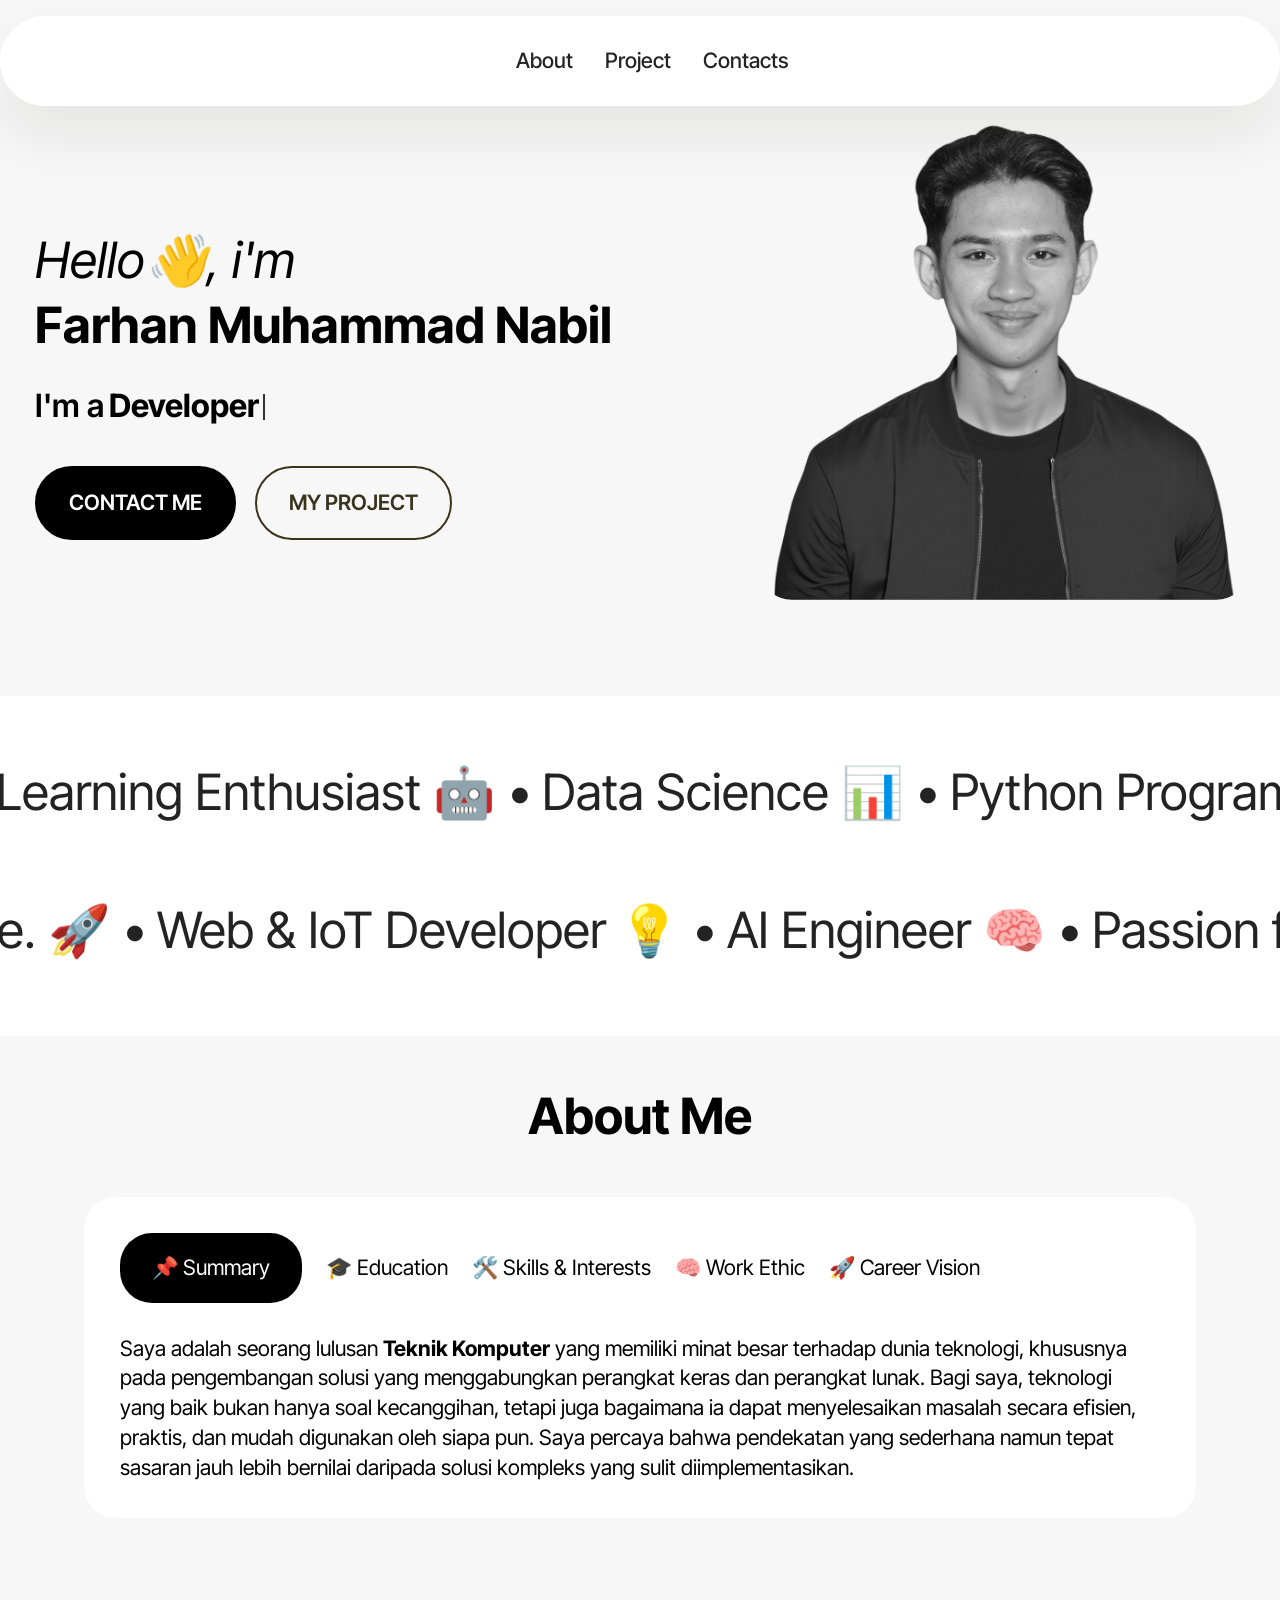
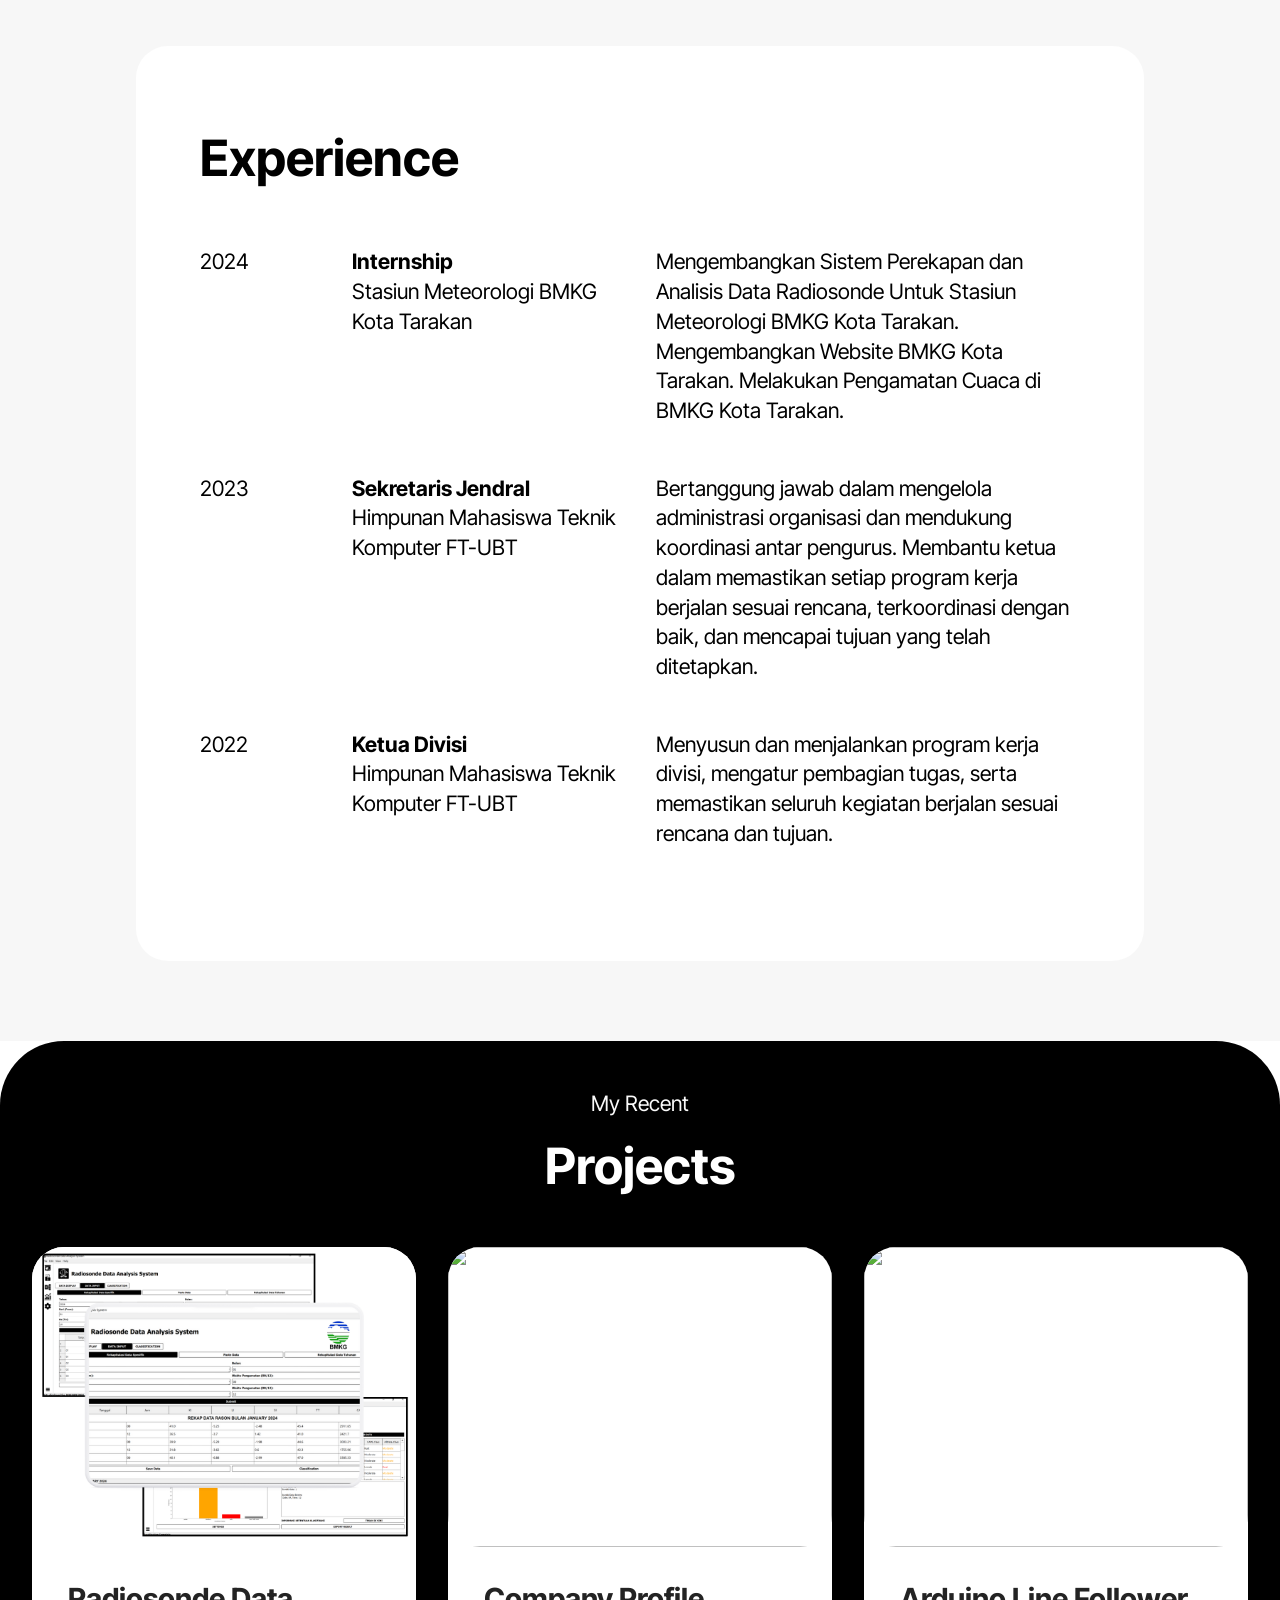
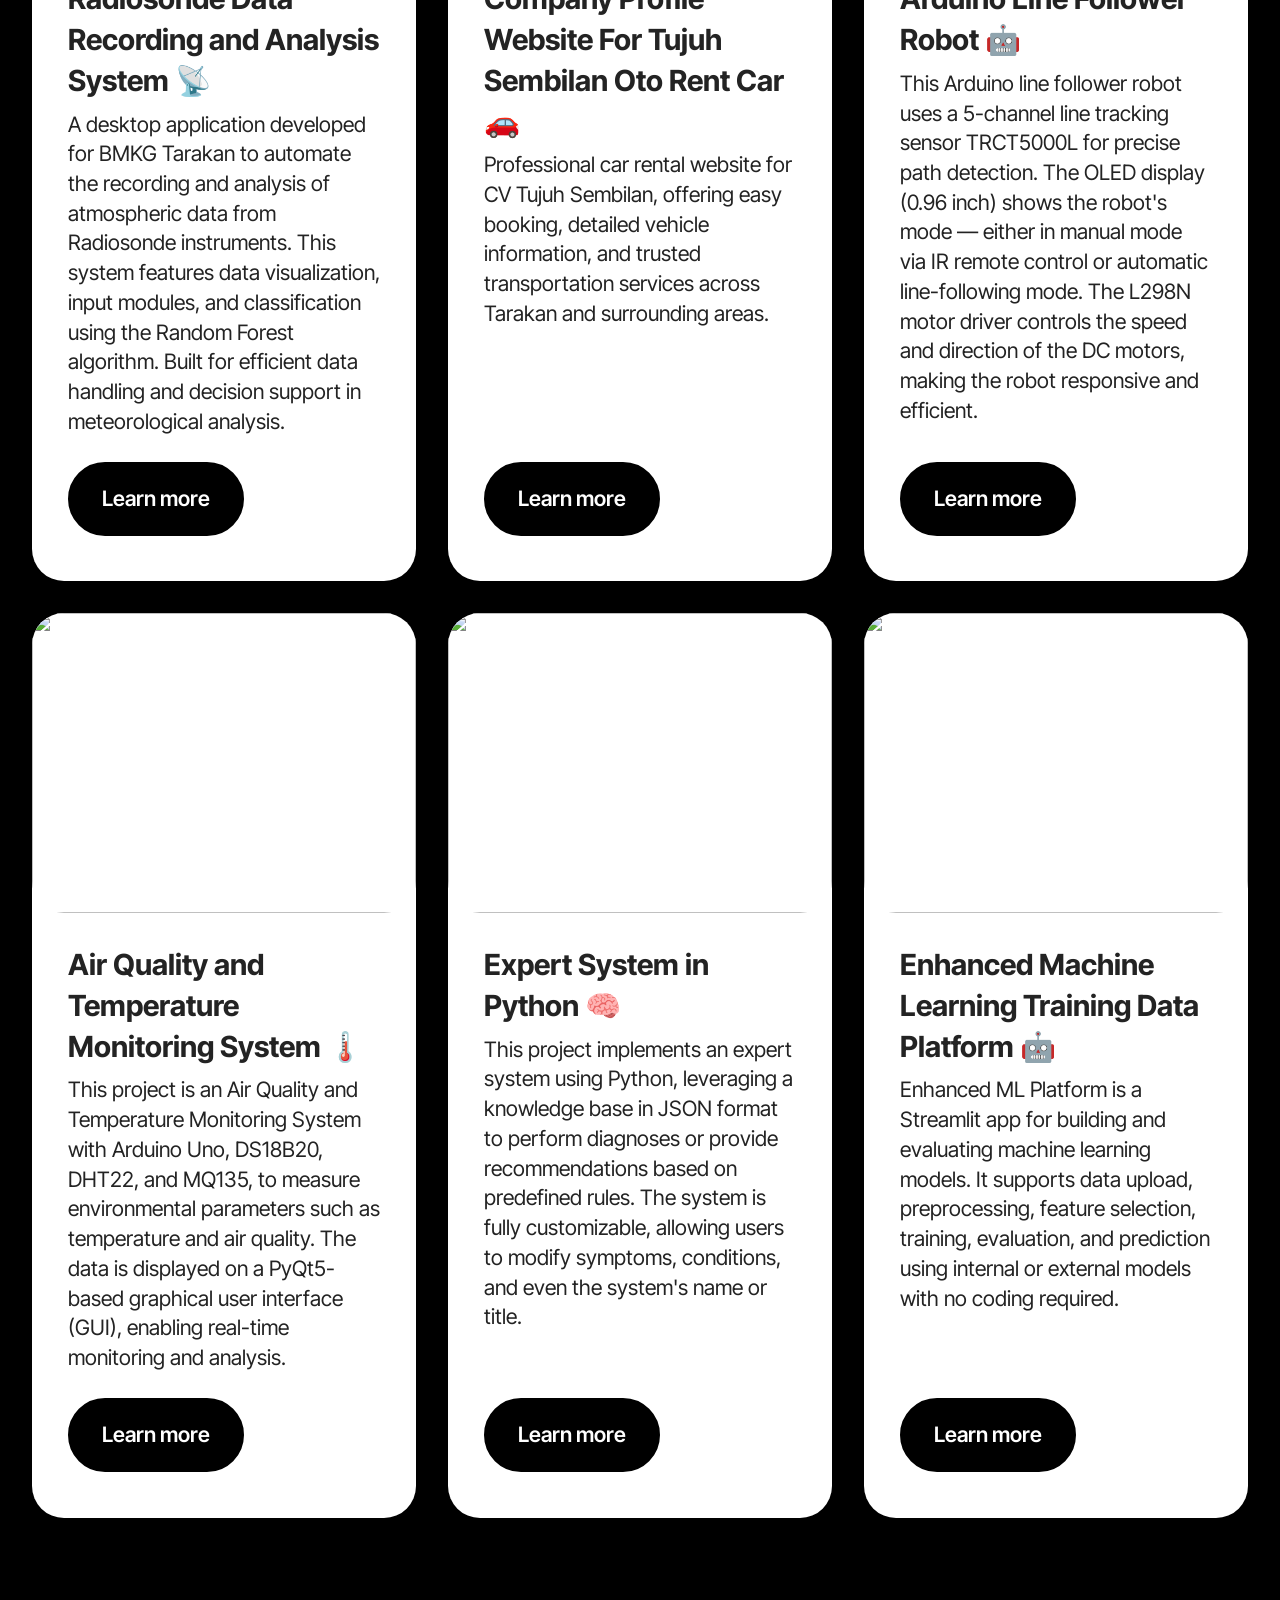
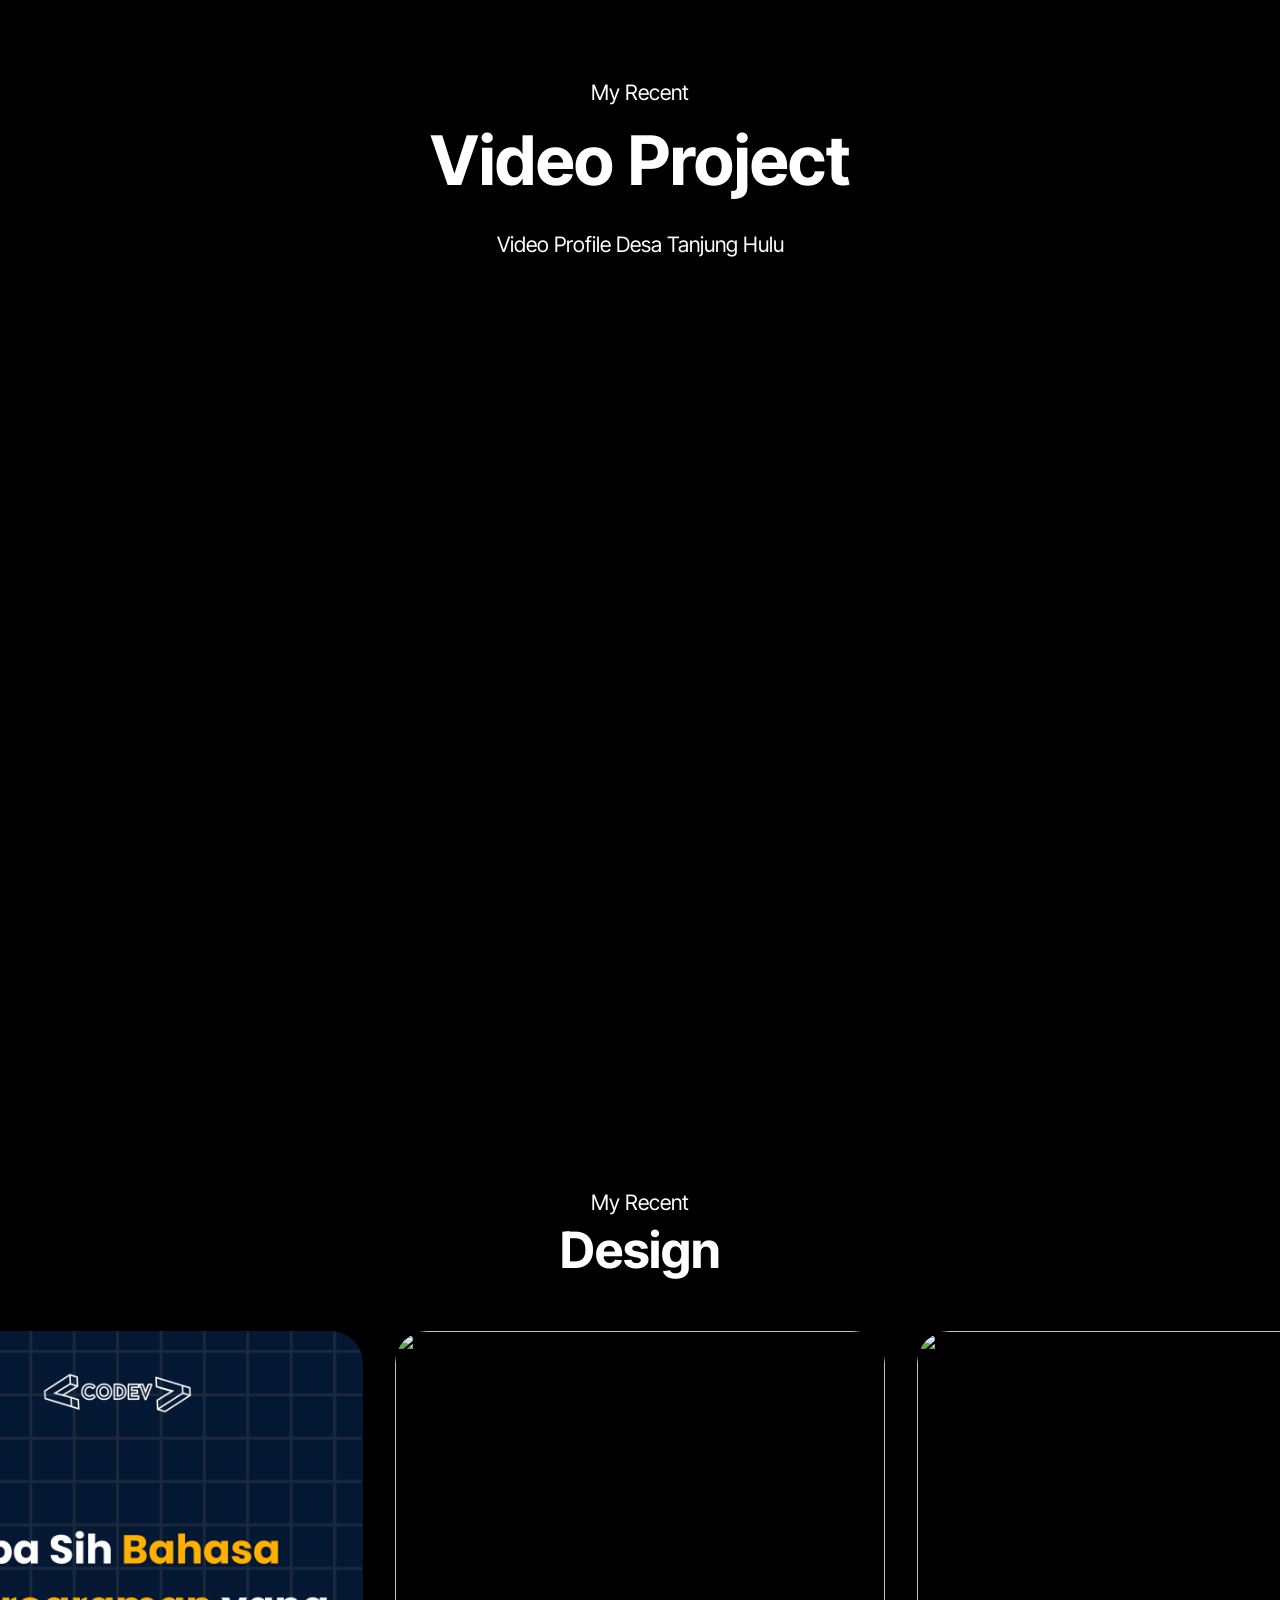
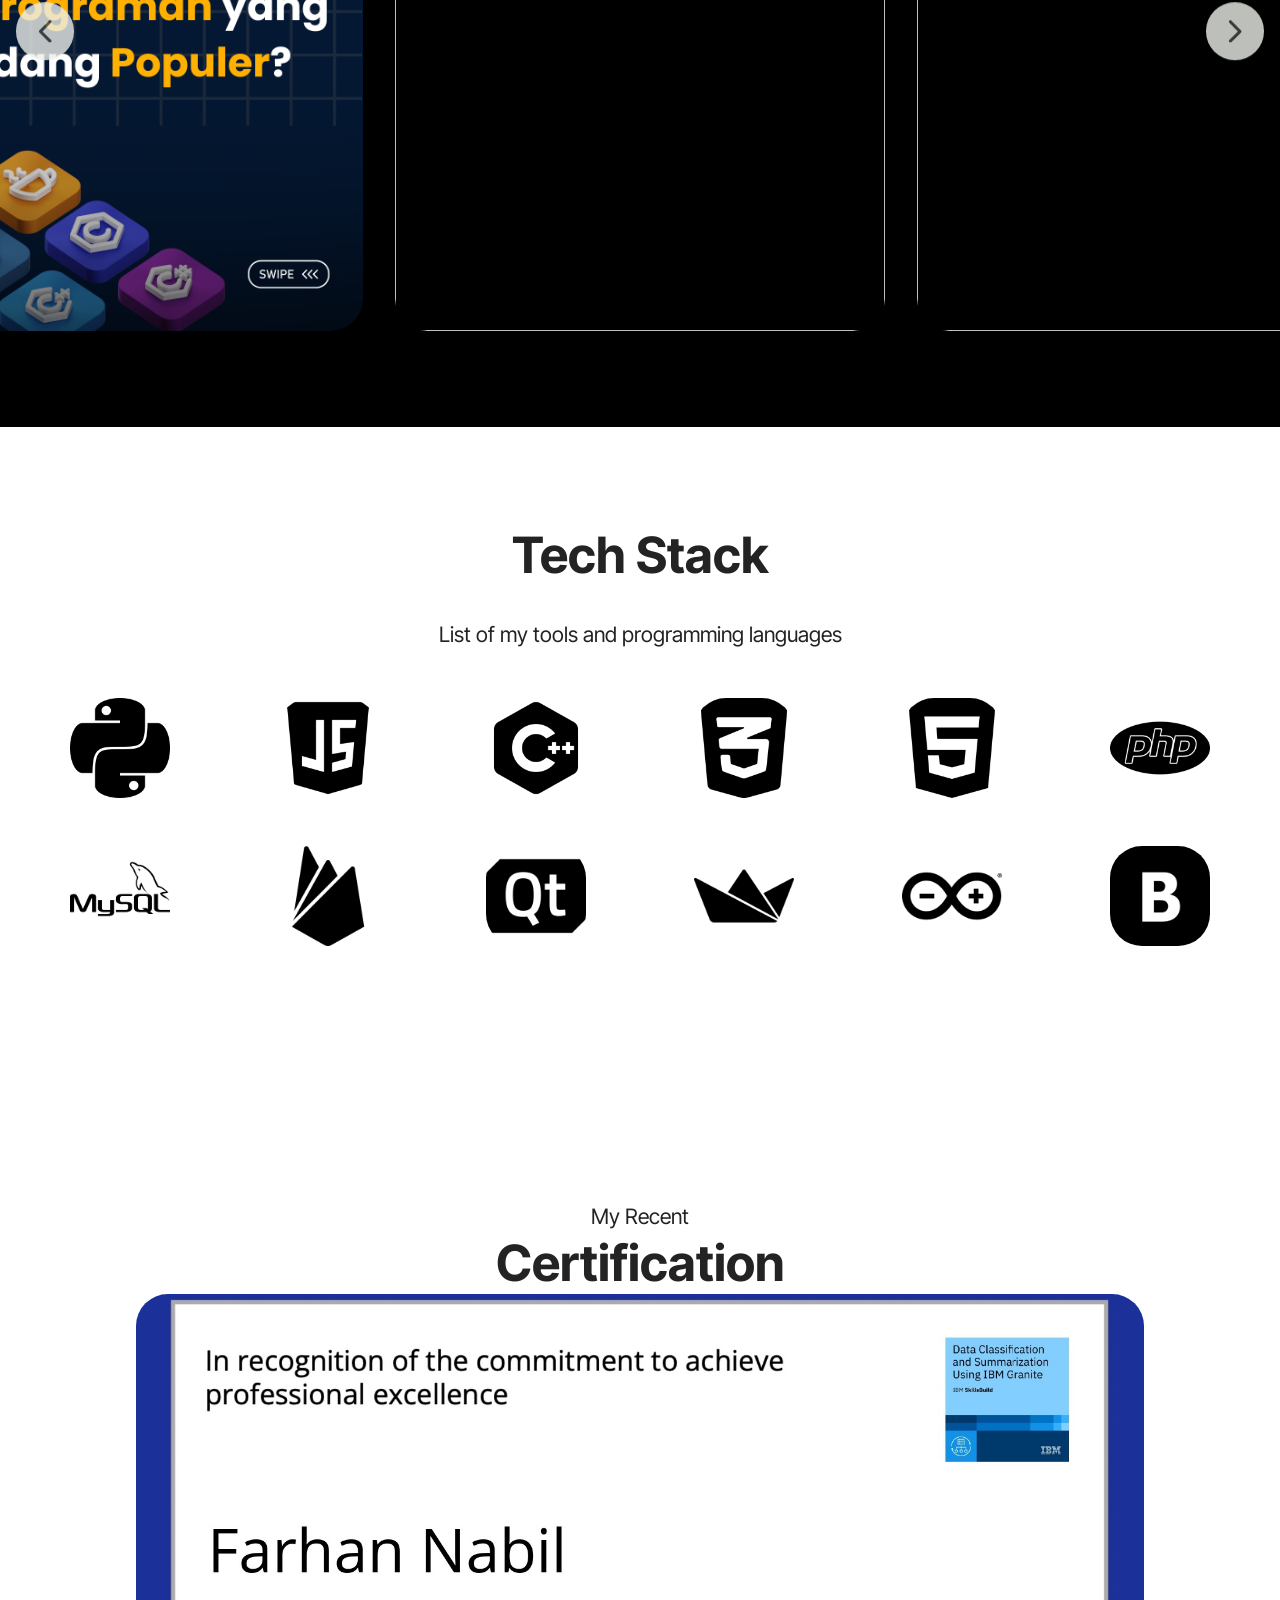
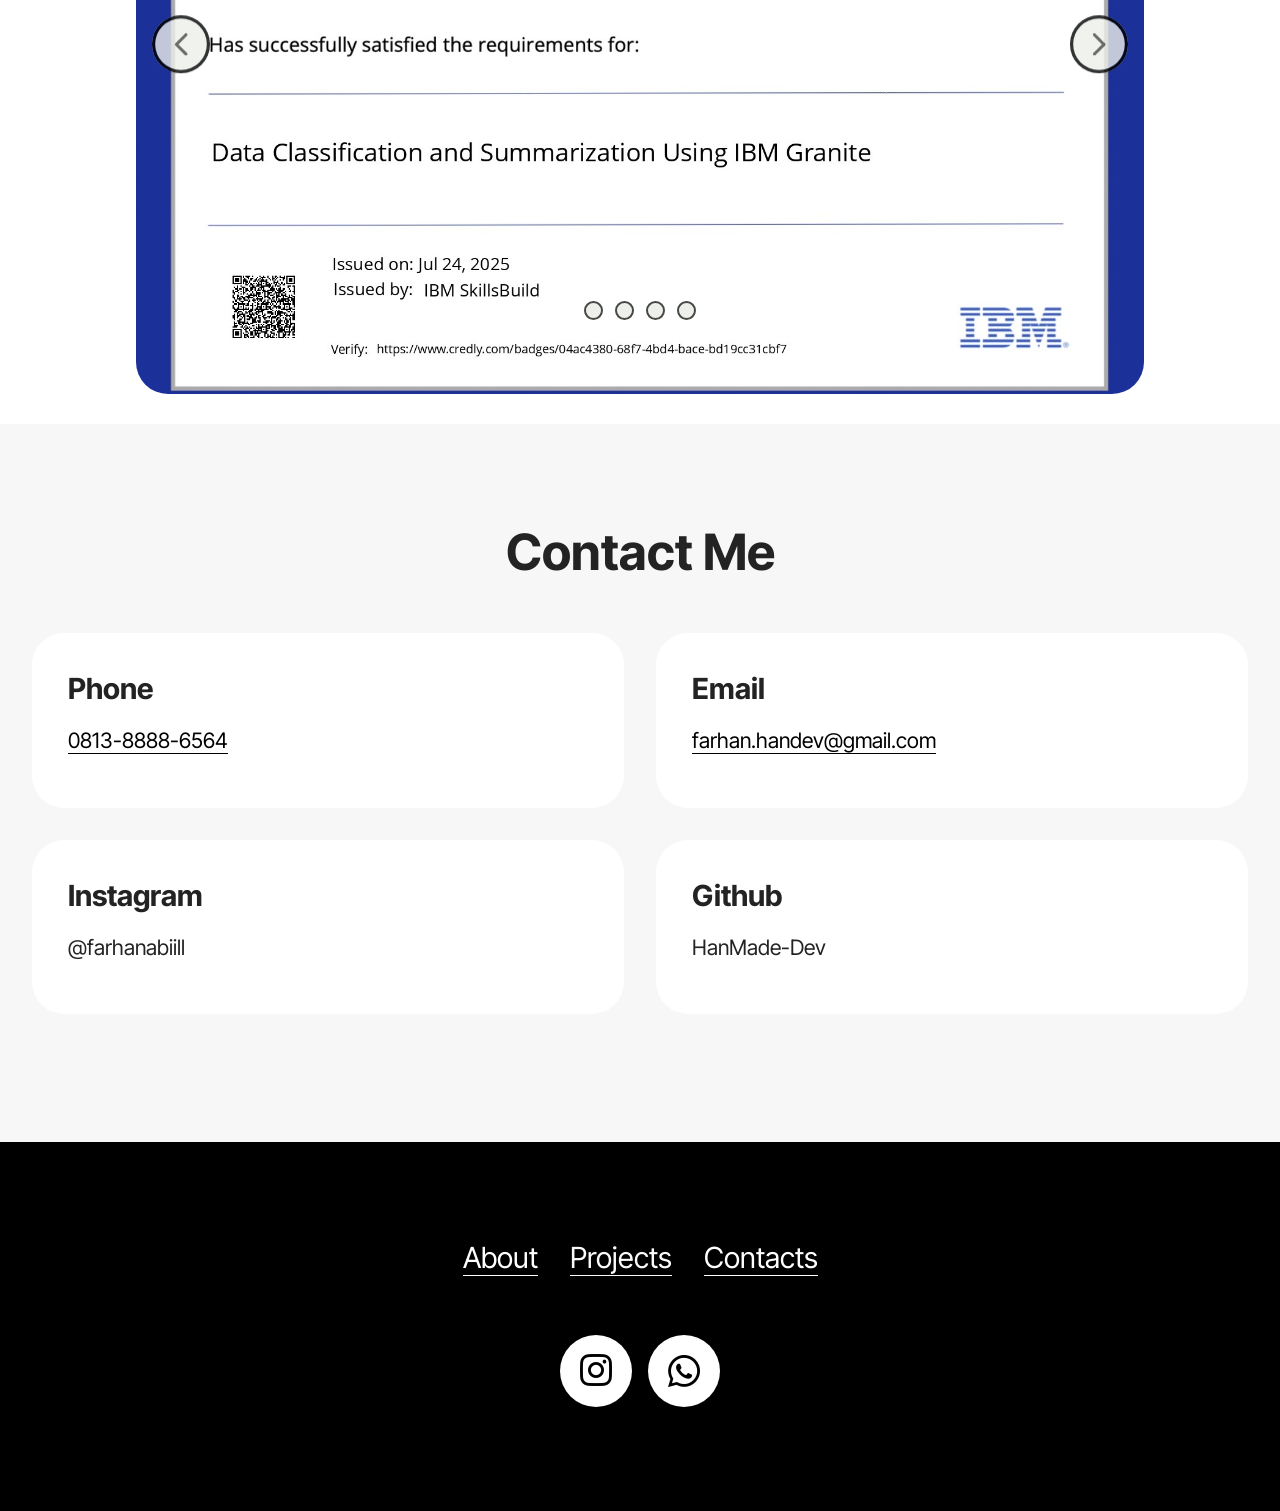
==== commit 13376646: "Update index.html" ====
--- a/index.html
+++ b/index.html
@@ -672,6 +672,12 @@
                         <div class="carousel-item slider-image item">
                             <div class="item-wrapper">
                                 
+                                <img class="d-block w-100" src="assets/images/CERTI/certificate-03.jpg">
+                            </div>
+                        </div>
+                        <div class="carousel-item slider-image item">
+                            <div class="item-wrapper">
+                                
                                 <img class="d-block w-100" src="assets/images/CERTI/certificate-01.jpg">
                             </div>
                         </div>
@@ -679,12 +685,6 @@
                             <div class="item-wrapper">
                                 
                                 <img class="d-block w-100" src="assets/images/CERTI/certificate-02.jpg">
-                            </div>
-                        </div>
-                        <div class="carousel-item slider-image item">
-                            <div class="item-wrapper">
-                                
-                                <img class="d-block w-100" src="assets/images/CERTI/certificate-03.jpg">
                             </div>
                         </div>
                     </div>
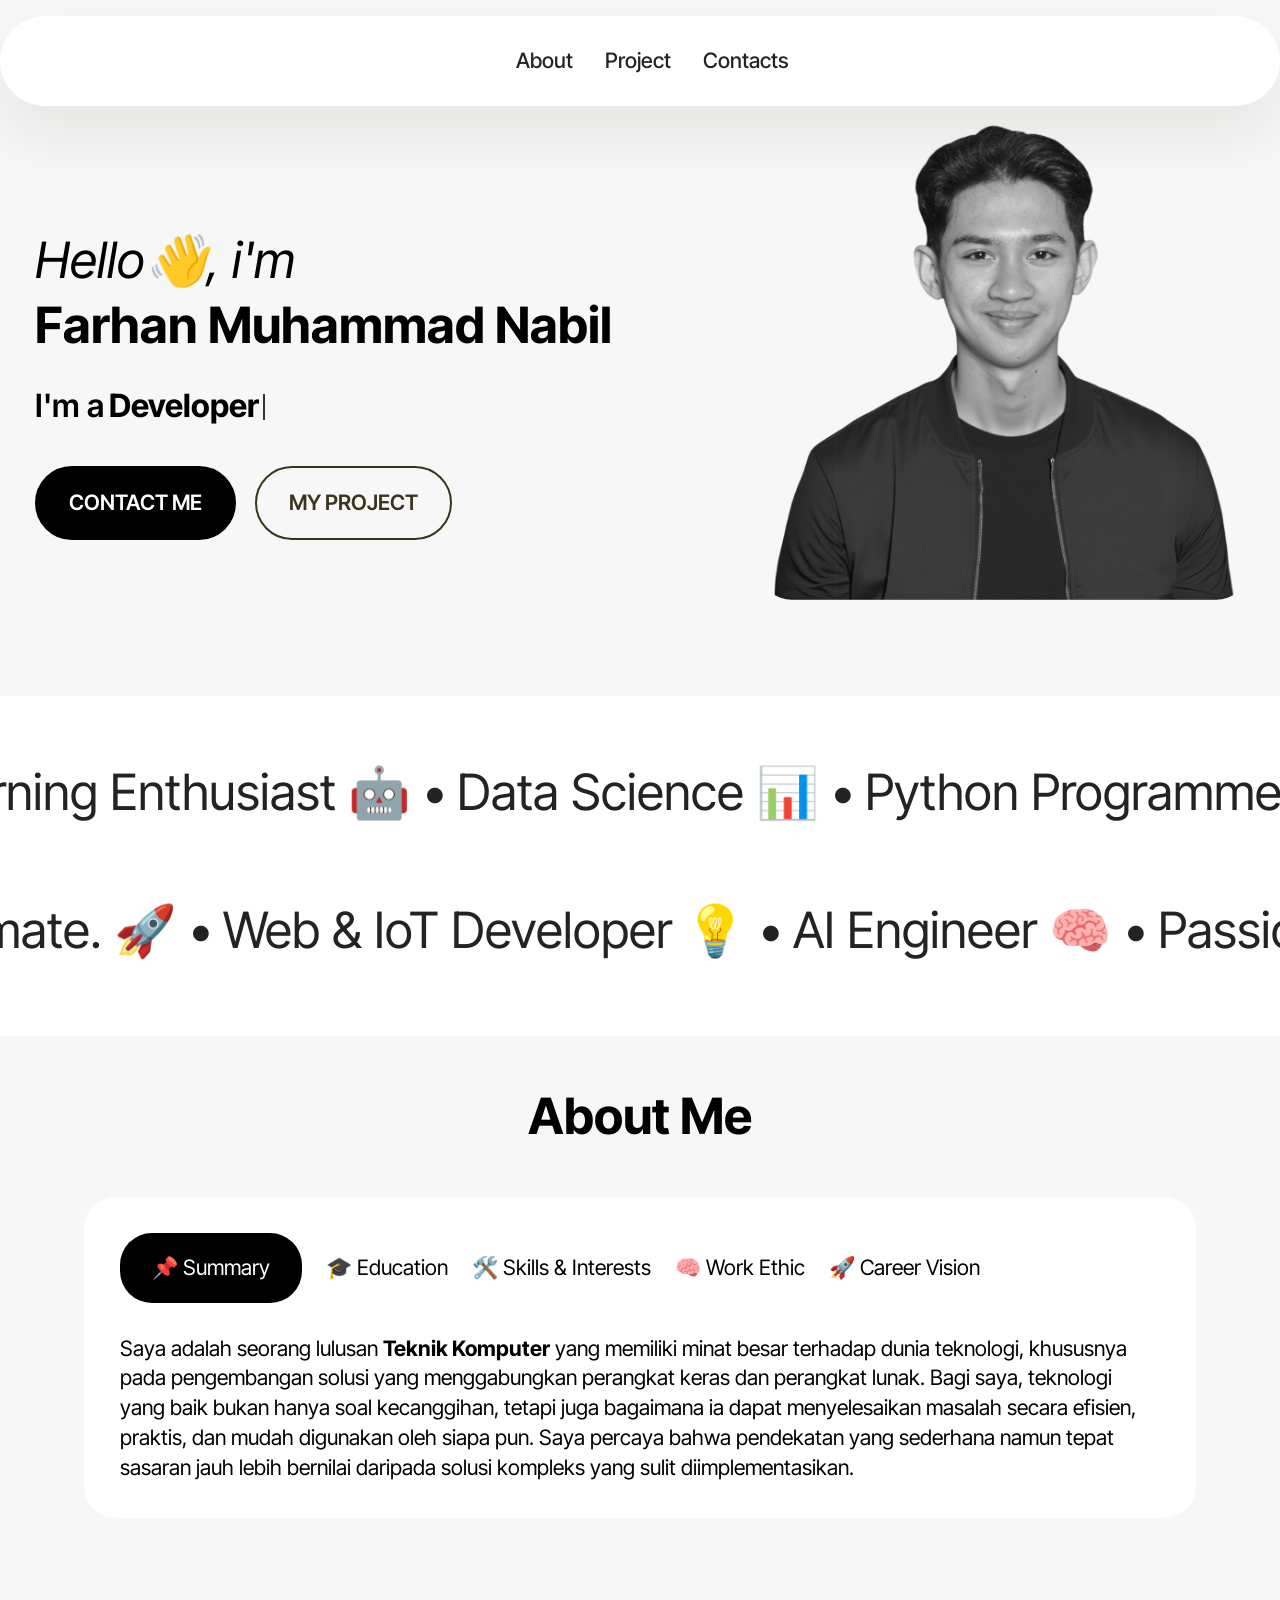
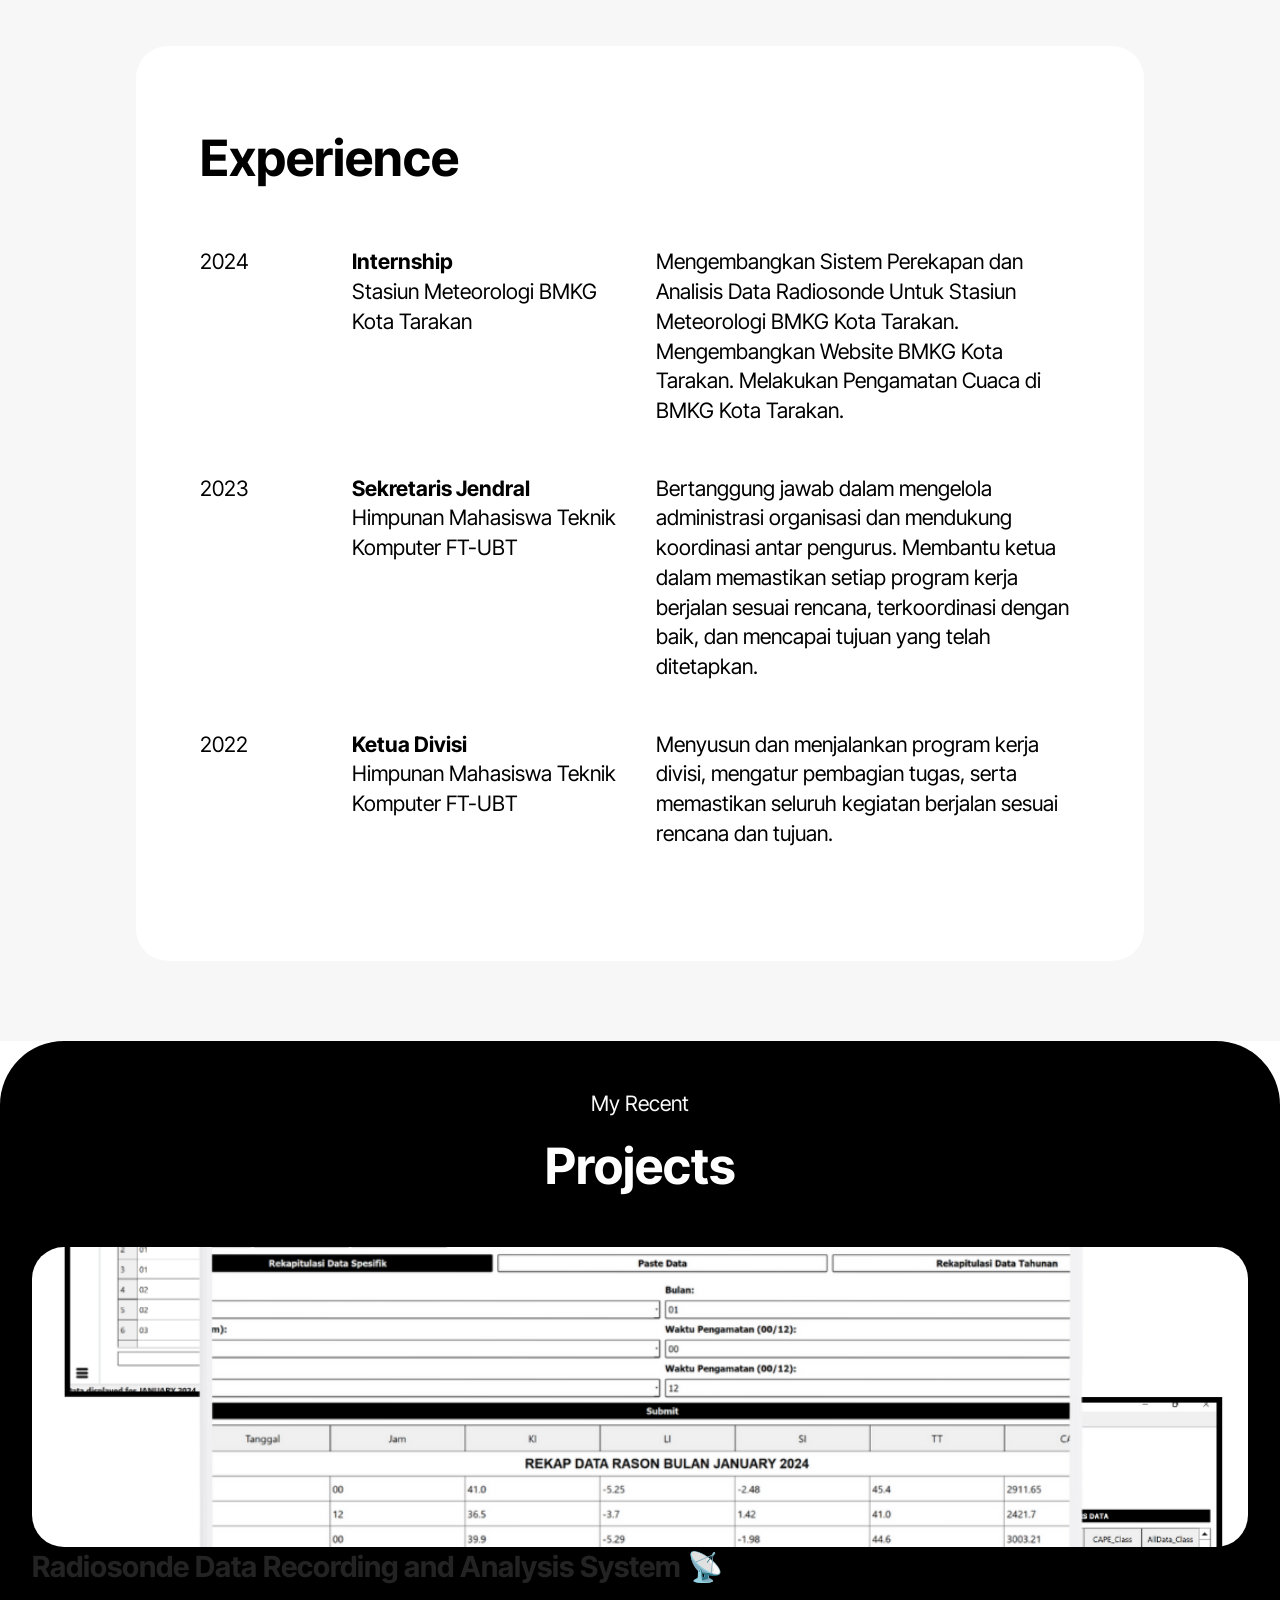
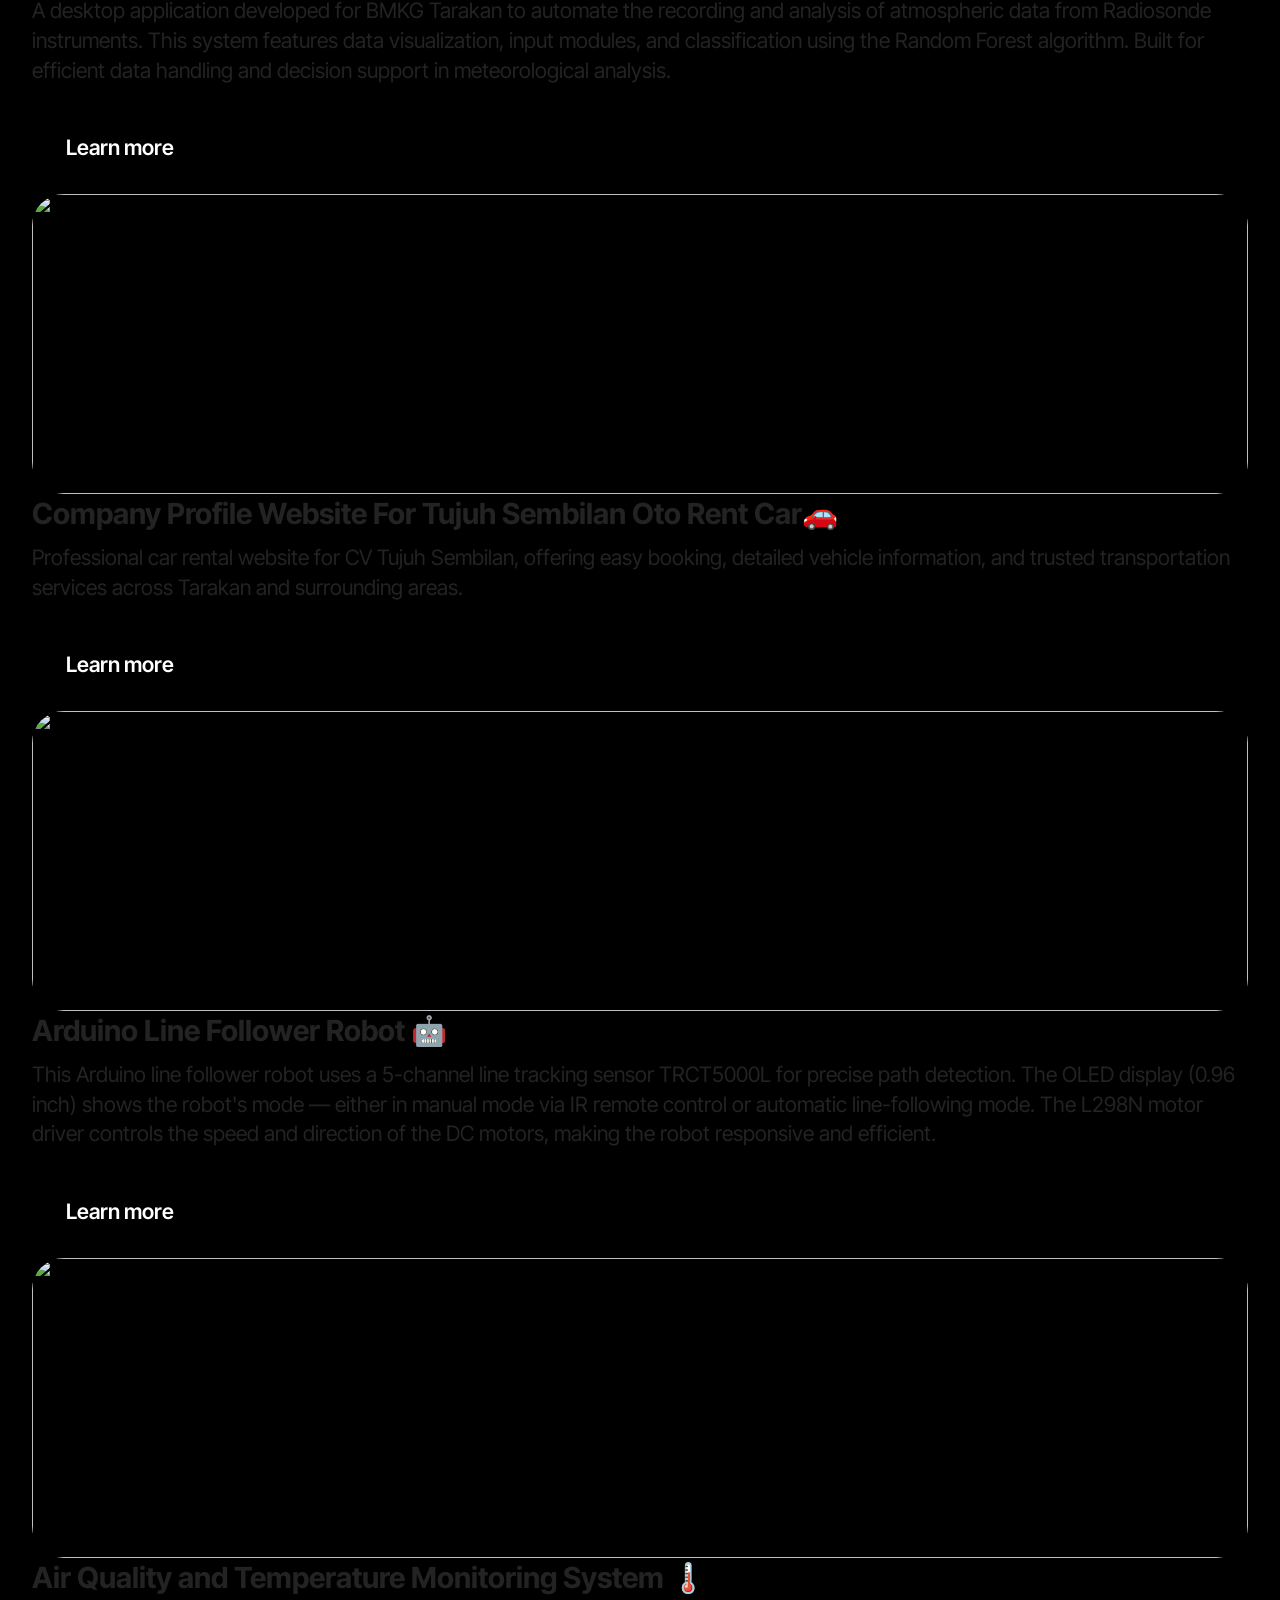
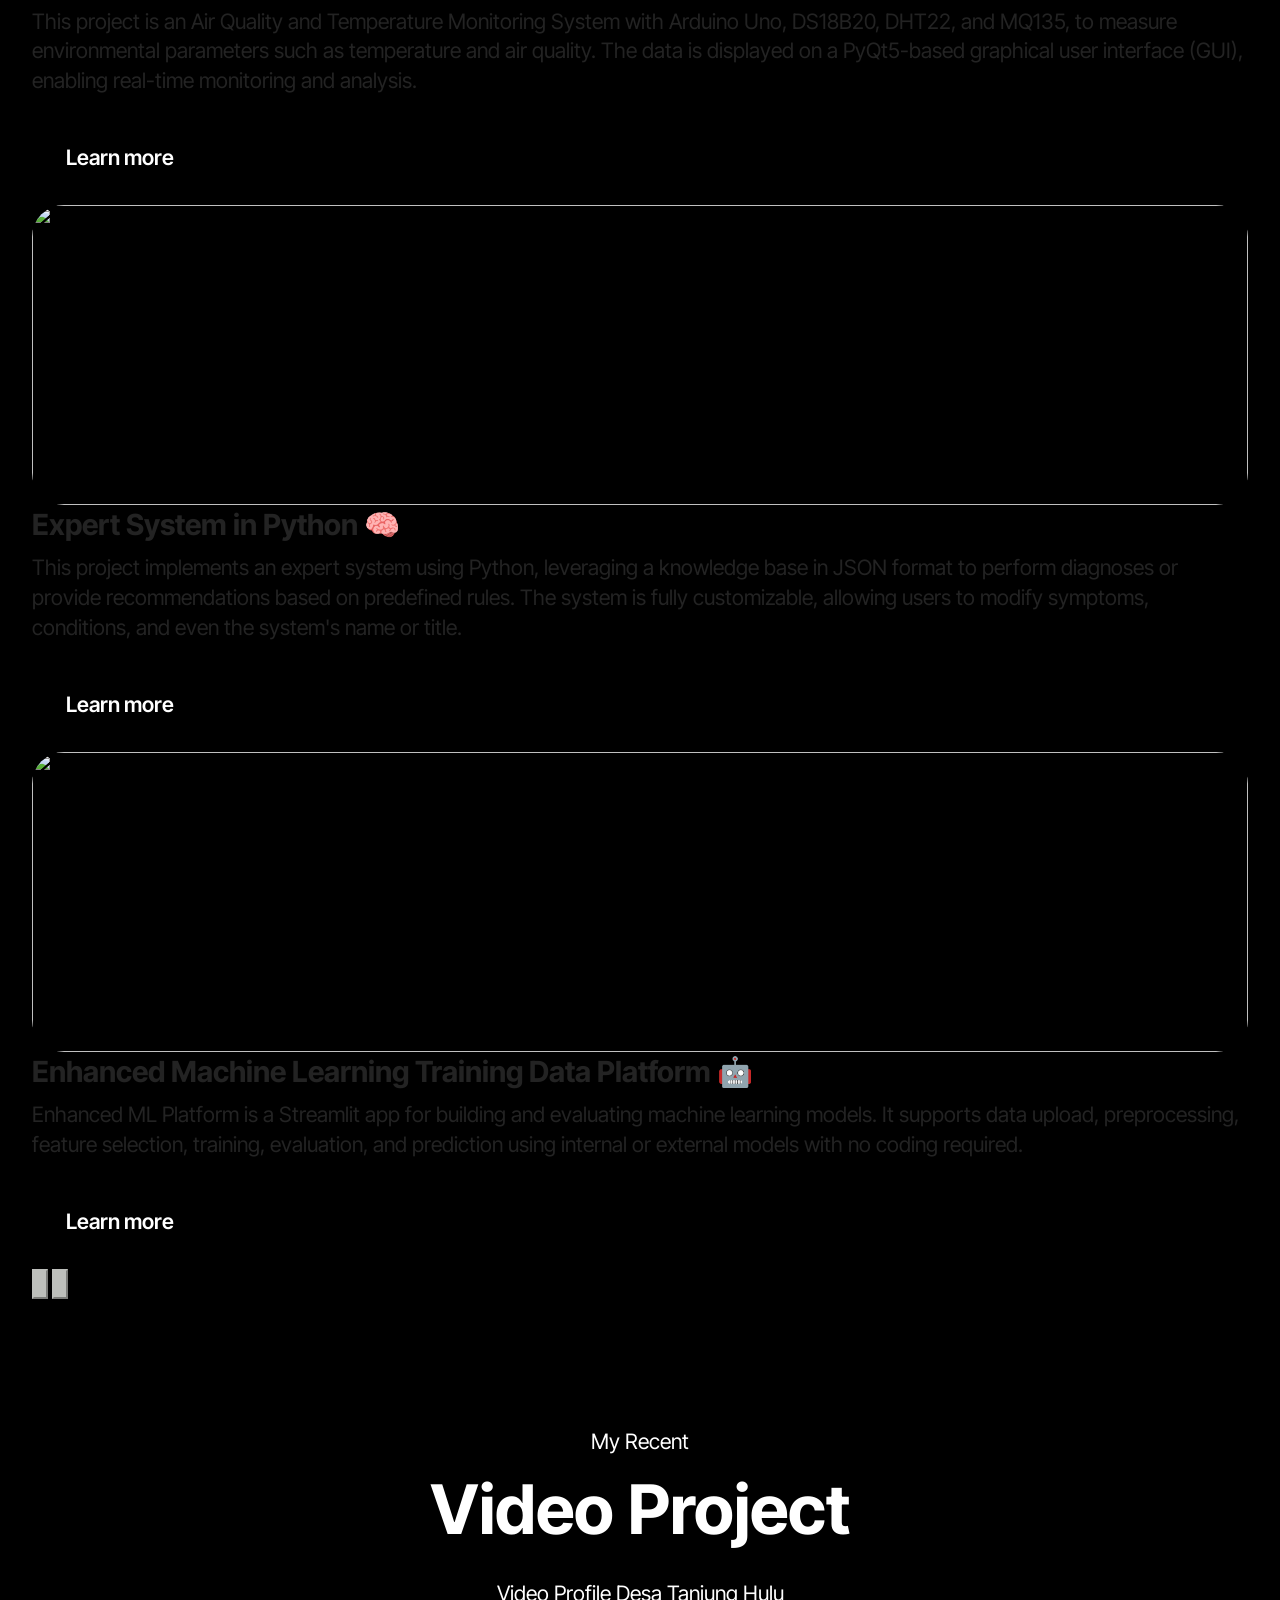
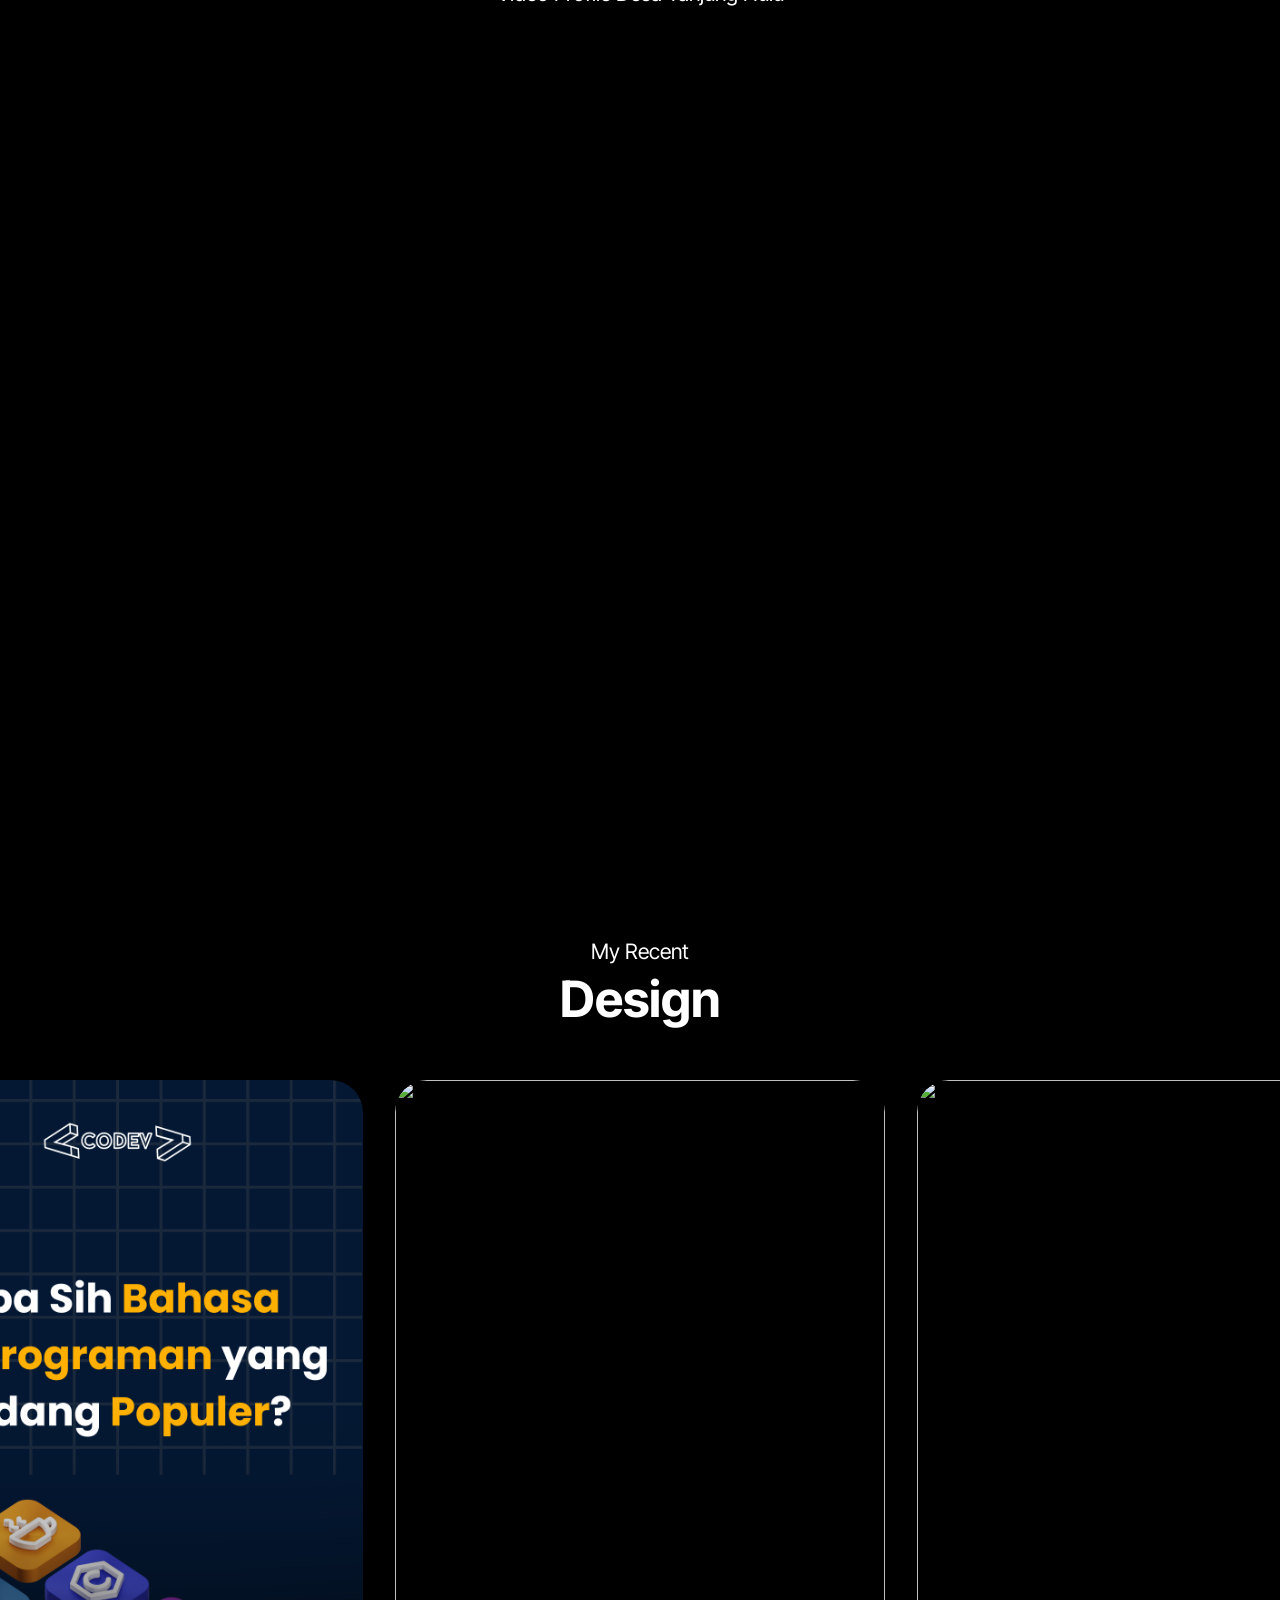
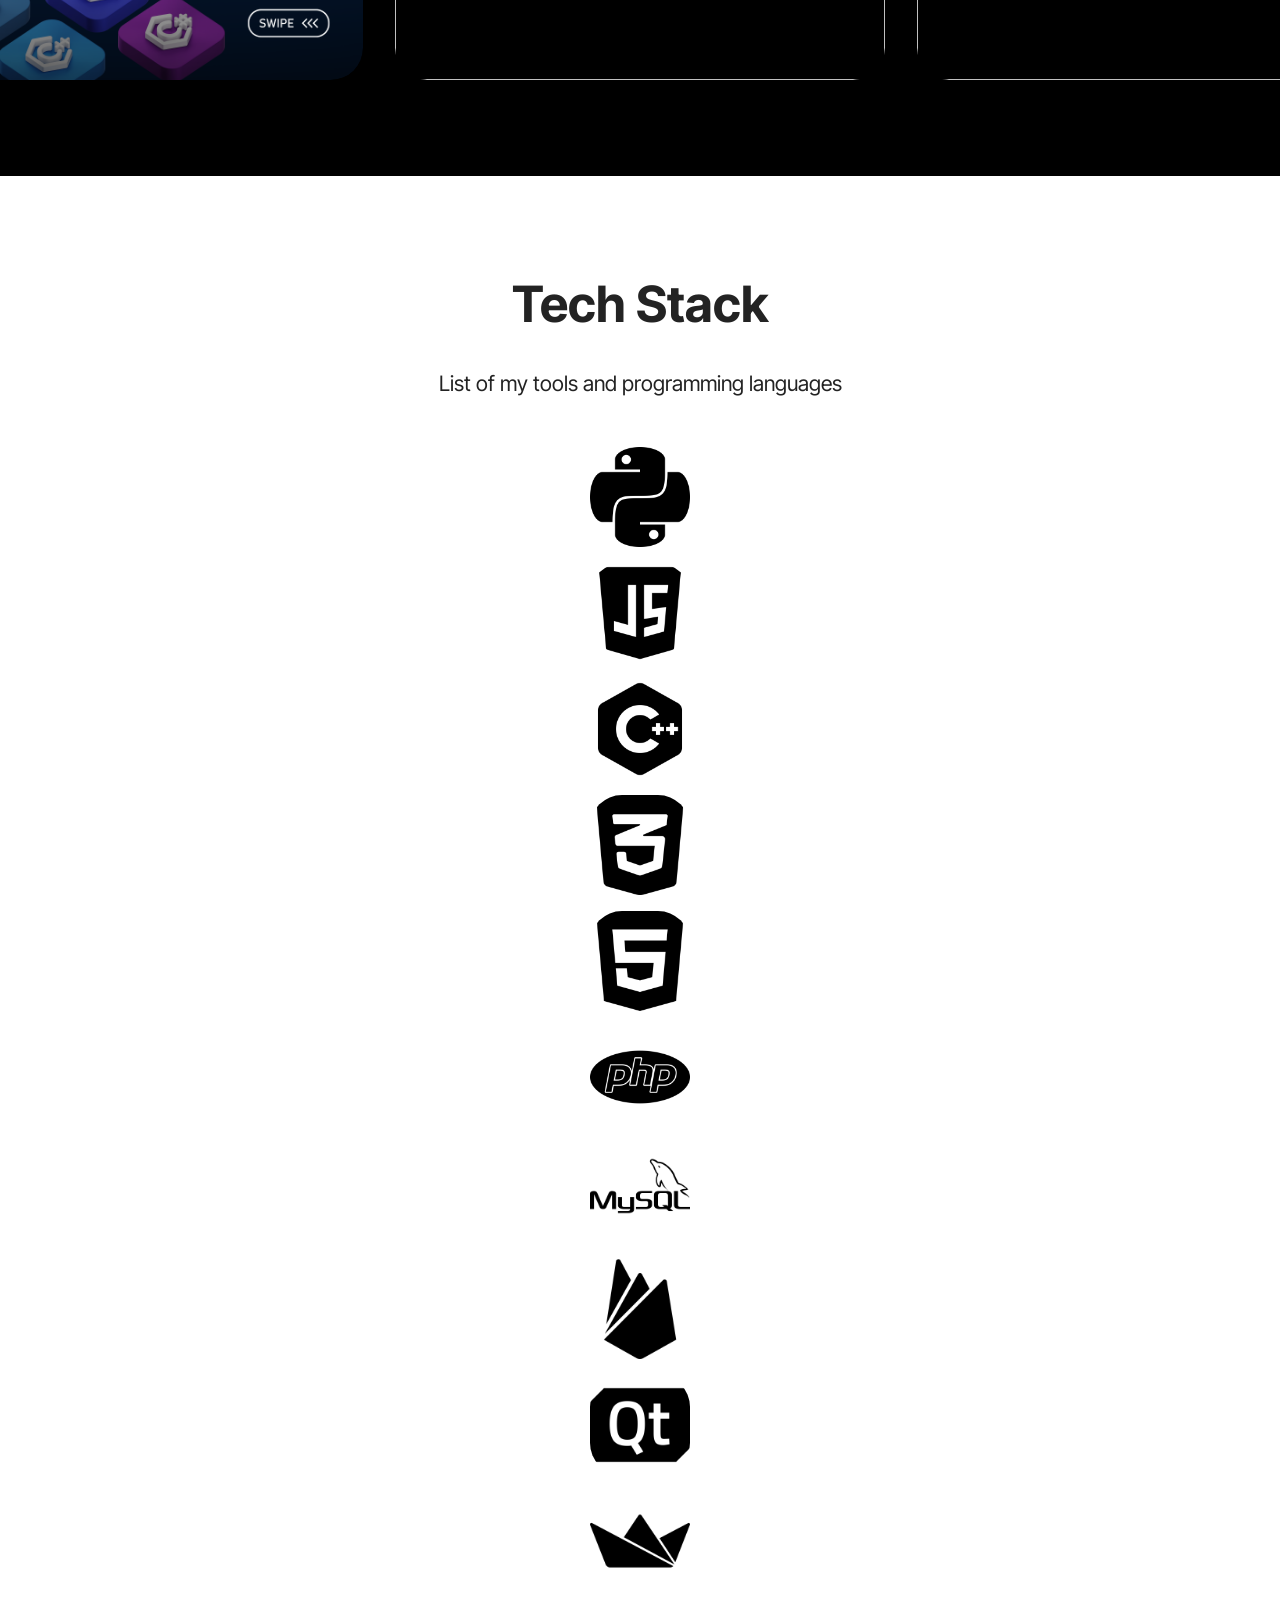
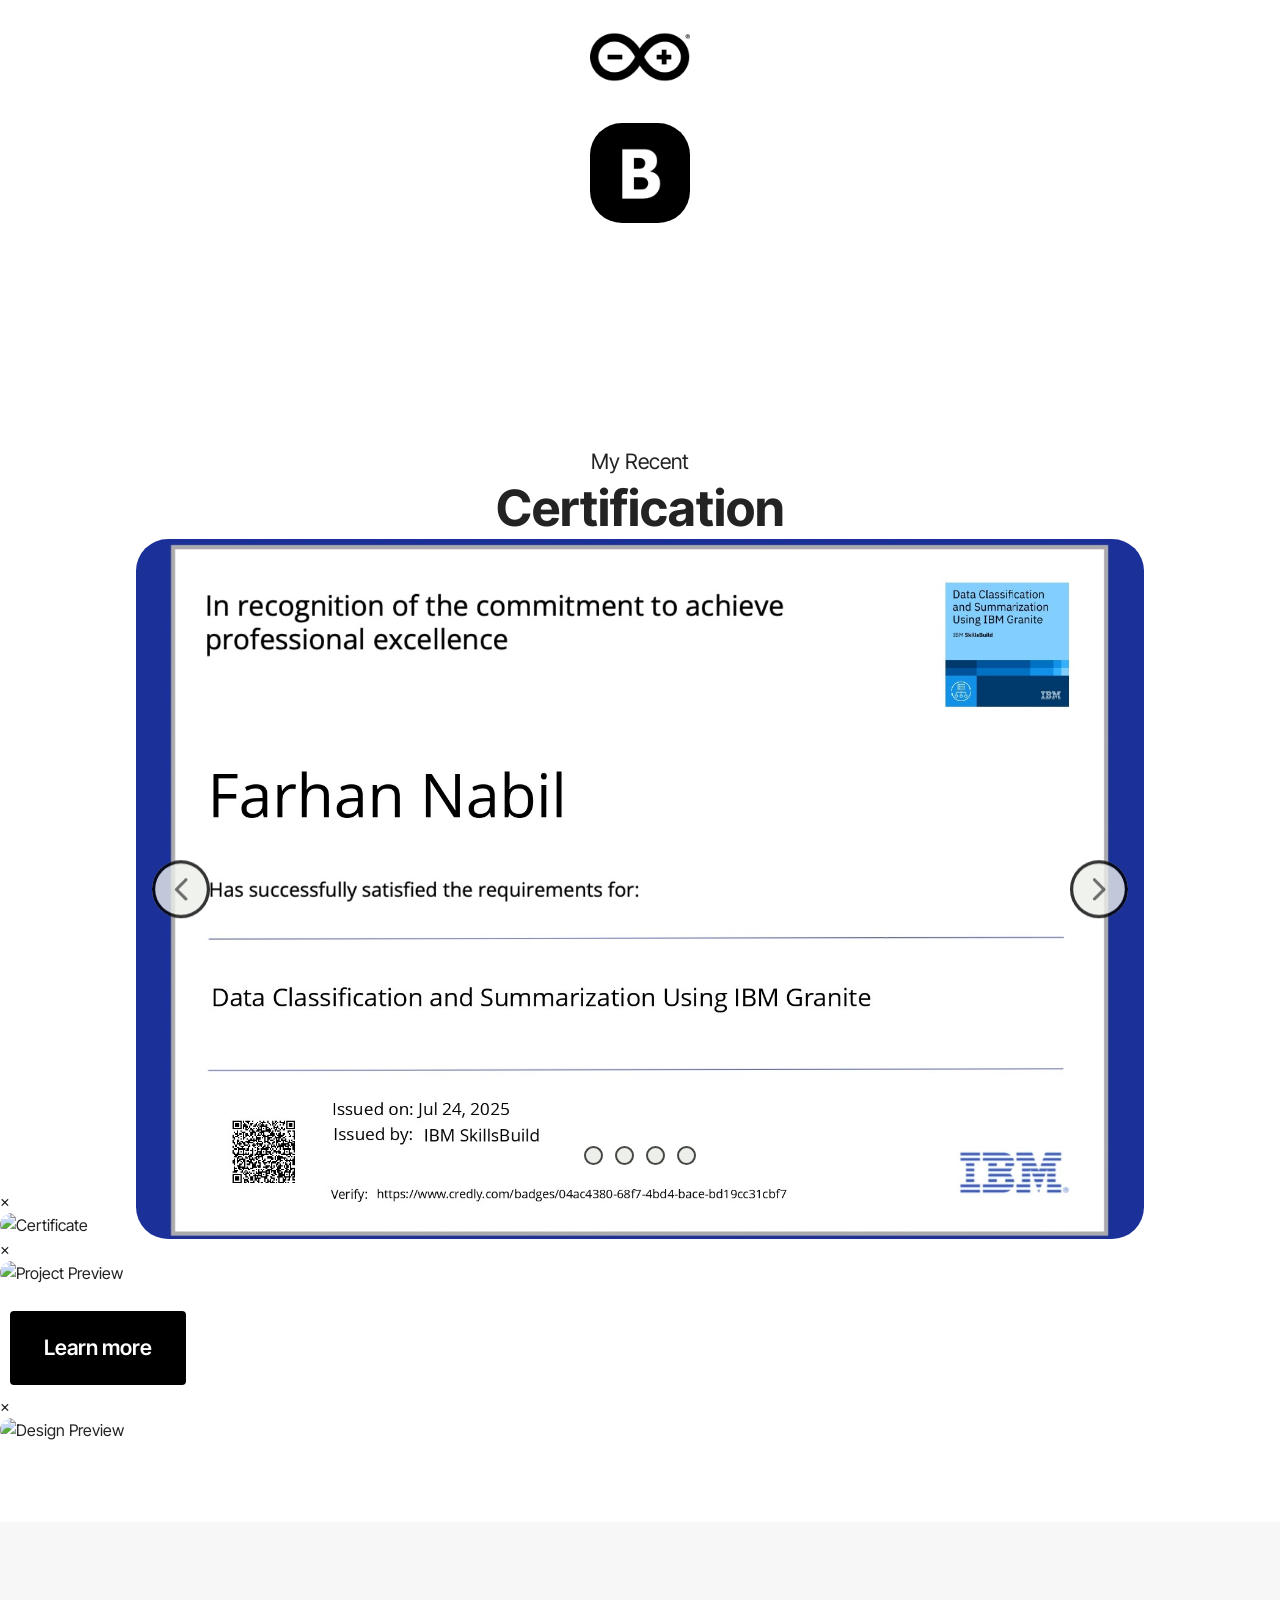
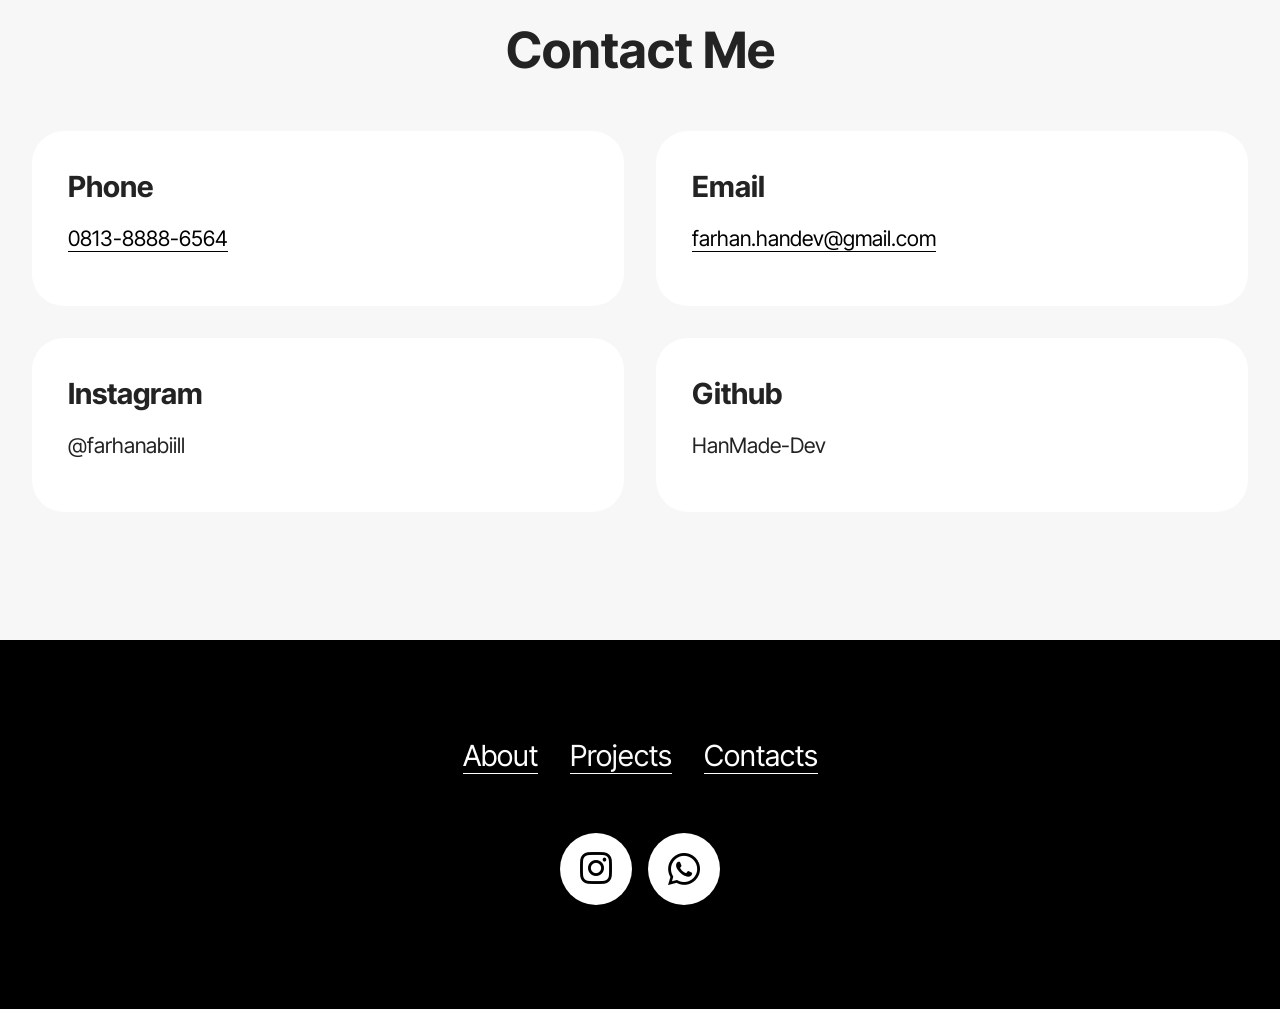
==== commit 1c949507: "Update index.html" ====
--- a/index.html
+++ b/index.html
@@ -6,8 +6,8 @@
   <meta name="viewport" content="width=device-width, initial-scale=1, minimum-scale=1">
   <link rel="shortcut icon" href="assets/images/icon-128x128-1.png" type="image/x-icon">
   <meta name="description" content="">
-  
-  
+
+
   <title>Home</title>
   <link rel="stylesheet" href="assets/bootstrap/css/bootstrap.min.css">
   <link rel="stylesheet" href="assets/bootstrap/css/bootstrap-grid.min.css">
@@ -21,20 +21,20 @@
   <noscript><link rel="stylesheet" href="https://fonts.googleapis.com/css?family=Inter+Tight:100,200,300,400,500,600,700,800,900,100i,200i,300i,400i,500i,600i,700i,800i,900i&display=swap"></noscript>
   <link rel="preload" as="style" href="assets/css/additional.css?v=58qlZ4"><link rel="stylesheet" href="assets/css/additional.css?v=58qlZ4" type="text/css">
 
-  
-  
-  
+
+
+
 </head>
 <body>
-  
+
 <section data-bs-version="5.1" class="menu menu2 cid-tJS6tZXiPa" once="menu" id="menu02-0">
-	
+
 
 	<nav class="navbar navbar-dropdown navbar-fixed-top navbar-expand-lg">
 		<div class="container">
 			<div class="navbar-brand">
-				
-				
+
+
 			</div>
 			<button class="navbar-toggler" type="button" data-toggle="collapse" data-bs-toggle="collapse" data-target="#navbarSupportedContent" data-bs-target="#navbarSupportedContent" aria-controls="navbarNavAltMarkup" aria-expanded="false" aria-label="Toggle navigation">
 				<div class="hamburger">
@@ -63,15 +63,15 @@
 					<li class="nav-item">
 						<a class="nav-link link text-black text-primary display-4" href="index.html#contacts01-2a">Contacts</a>
 					</li></ul>
-				
-				
+
+
 			</div>
 		</div>
 	</nav>
 </section>
 
 <section data-bs-version="5.1" class="header1 cid-uPXiGSK6yH" id="header01-1j">
-	
+
 	<div class="container-fluid">
 		<div class="row justify-content-center">
 			<div class="col-12 col-md-12 col-lg-5 image-wrapper">
@@ -92,7 +92,7 @@
 </section>
 
 <section data-bs-version="5.1" class="gallery10 cid-uQ02voYmi5" id="gallery10-1p">
-  
+
 
 
   <div class="container-fluid">
@@ -101,12 +101,12 @@
         <div class="item display-2" data-linewords="Machine Learning Enthusiast 🤖 • Data Science 📊 • Python Programmer 🐍 • IoT System Builder 🌐 • Desktop App Builder 🛠️ •" data-direction="-1" data-speed="0.05">☁️ Best offers ☁️ Free delivery ☁️ Perfect design ☁️ Comfort ☁️ Support 24/7 ☁️ Vibes</div>
         <div class="item display-2" data-linewords="Machine Learning Enthusiast 🤖 • Data Science 📊 • Python Programmer 🐍 • IoT System Builder 🌐 • Desktop App Builder 🛠️ •" data-direction="-1" data-speed="0.05">☁️ Best offers ☁️ Free delivery ☁️ Perfect design ☁️ Comfort ☁️ Support 24/7 ☁️ Vibes</div>
       </div>
-    
+
   </div>
 </section>
 
 <section data-bs-version="5.1" class="gallery10 cid-uQ0dekMcxM" id="gallery10-1t">
-  
+
 
 
   <div class="container-fluid">
@@ -115,22 +115,22 @@
         <div class="item display-2" data-linewords="Web &amp; IoT Developer 💡 • AI Engineer 🧠 • Passion for Automation 🤖  • Code. Build. Automate. 🚀 •" data-direction="1" data-speed="0.05">☁️ Best offers ☁️ Free delivery ☁️ Perfect design ☁️ Comfort ☁️ Support 24/7 ☁️ Vibes</div>
         <div class="item display-2" data-linewords="Web &amp; IoT Developer 💡 • AI Engineer 🧠 • Passion for Automation 🤖  • Code. Build. Automate. 🚀 •" data-direction="1" data-speed="0.05">☁️ Best offers ☁️ Free delivery ☁️ Perfect design ☁️ Comfort ☁️ Support 24/7 ☁️ Vibes</div>
       </div>
-    
+
   </div>
 </section>
 
 <section data-bs-version="5.1" class="tabs content18 cid-uQ06jJdFXQ" id="tabs1-1s">
 
-    
-
-    
-    
+
+
+
+
     <div class="container">
         <div class="row justify-content-center mb-5">
             <div class="col-12 content-head">
                 <h3 class="section-title mb-0 fonts-style display-2">
                     <strong>About Me</strong></h3>
-                
+
             </div>
         </div>
         <div class="row justify-content-center">
@@ -142,7 +142,7 @@
                         <li class="nav-item"><a class="nav-link fonts-style display-7" role="tab" data-toggle="tab" data-bs-toggle="tab" href="#tabs1-1s_tab2" aria-selected="false">🛠️ Skills &amp; Interests</a></li>
                         <li class="nav-item"><a class="nav-link fonts-style display-7" role="tab" data-toggle="tab" data-bs-toggle="tab" href="#tabs1-1s_tab3" aria-selected="false">🧠 Work Ethic</a></li>
                         <li class="nav-item"><a class="nav-link fonts-style display-7" role="tab" data-toggle="tab" data-bs-toggle="tab" href="#tabs1-1s_tab4" aria-selected="false">🚀 Career Vision</a></li>
-                        
+
                     </ul>
                     <div class="tab-content">
                         <div id="tab1" class="tab-pane in active" role="tabpanel">
@@ -186,7 +186,7 @@
                                 </div>
                             </div>
                         </div>
-                        
+
                     </div>
                 </div>
             </div>
@@ -195,10 +195,10 @@
 </section>
 
 <section data-bs-version="5.1" class="timeline04 cid-uQ0w5ZOlbo" id="timeline04-21">
-  
-
-  
-  
+
+
+
+
   <div class="container">
     <div class="row justify-content-center">
       <div class="card col-md-12 col-lg-10">
@@ -207,7 +207,7 @@
             <div class="col-12 mb-5 content-head">
               <h3 class="card-title fonts-style white mt-3 display-2">
                 <strong>Experience</strong></h3>
-              
+
             </div>
           </div>
           <div class="card-box">
@@ -259,144 +259,157 @@
 </section>
 
 <section data-bs-version="5.1" class="features4 cid-tMlEXTHLbS" id="features-w">
-	
-	
-	<div class="container">
+
+
+	<div class="container-fluid">
 		<div class="row justify-content-center">
 			<div class="col-12 content-head">
 				<div class="section-head mb-5 text-center">
                     <p class="text fonts-style mt-4 display-7 text-white text-center">My Recent</p>
 					<h4 class="section-title fonts-style align-center mb-0 display-2"><strong>Projects</strong></h4>
-					
-					
 				</div>
 			</div>
 		</div>
 		<div class="row">
-			<div class="item features-image col-12 col-md-6 col-lg-4">
-				<div class="item-wrapper">
-					<div class="item-img">
-						<img src="assets/images/rdas_ss.png">
+			<div class="col-12">
+				<div class="embla projects-embla" data-skip-snaps="true" data-align="start" data-contain-scroll="trimSnaps" data-loop="false" data-auto-play-interval="0" data-draggable="true" id="projectsEmblaCarousel">
+					<div class="embla__viewport">
+						<div class="embla__container">
+							<div class="embla__slide project-slide" onclick="openProjectPopup(this)">
+								<div class="project-card">
+									<div class="project-img">
+										<img src="assets/images/rdas_ss.png">
+									</div>
+									<div class="project-content">
+										<h5 class="project-title fonts-style display-5">
+											<strong>Radiosonde Data Recording and Analysis System 📡</strong>
+										</h5>
+										<p class="text fonts-style display-7">
+											A desktop application developed for BMKG Tarakan to automate the recording and analysis of atmospheric data from Radiosonde instruments. This system features data visualization, input modules, and classification using the Random Forest algorithm. Built for efficient data handling and decision support in meteorological analysis.
+										</p>
+										<div class="section-btn project-footer"><a href="https://github.com/HanMade-Dev/" class="btn item-btn btn-primary display-7">Learn more</a></div>
+									</div>
+								</div>
+							</div>
+							<div class="embla__slide project-slide" onclick="openProjectPopup(this)">
+								<div class="project-card">
+									<div class="project-img">
+										<img src="https://andriefendy.my.id/Porto/rentalMobil/thumbnail.png">
+									</div>
+									<div class="project-content">
+										<h5 class="project-title fonts-style display-5">
+											<strong>Company Profile Website For Tujuh Sembilan Oto Rent Car🚗</strong>
+										</h5>
+										<p class="text fonts-style display-7">
+											Professional car rental website for CV Tujuh Sembilan, offering easy booking, detailed vehicle information, and trusted transportation services across Tarakan and surrounding areas.
+										</p>
+										<div class="section-btn project-footer"><a href="https://cvtujuhsembilanotorentcar.com/" class="btn item-btn btn-primary display-7">Learn more</a></div>
+									</div>
+								</div>
+							</div>
+							<div class="embla__slide project-slide" onclick="openProjectPopup(this)">
+								<div class="project-card">
+									<div class="project-img">
+										<img src="https://github.com/HanMade-Dev/Arduino-Line-Follower-Robot/raw/main/assets/preview1.gif">
+									</div>
+									<div class="project-content">
+										<h5 class="project-title fonts-style display-5">
+											<strong>Arduino Line Follower Robot 🤖 </strong>
+										</h5>
+										<p class="text fonts-style display-7">
+											This Arduino line follower robot uses a 5-channel line tracking sensor TRCT5000L for precise path detection. The OLED display (0.96 inch) shows the robot's mode — either in manual mode via IR remote control or automatic line-following mode. The L298N motor driver controls the speed and direction of the DC motors, making the robot responsive and efficient.
+										</p>
+										<div class="section-btn project-footer"><a href="https://github.com/HanMade-Dev/Arduino-Line-Follower-Robot" class="btn item-btn btn-primary display-7">Learn more</a></div>
+									</div>
+								</div>
+							</div>
+							<div class="embla__slide project-slide" onclick="openProjectPopup(this)">
+								<div class="project-card">
+									<div class="project-img">
+										<img src="https://github.com/HanMade-Dev/Sistem-Pendeteksi-Suhu-dan-Kualitas-Udara/raw/main/assets/schematic.jpg">
+									</div>
+									<div class="project-content">
+										<h5 class="project-title fonts-style display-5">
+											<strong>Air Quality and Temperature Monitoring System 🌡️ </strong>
+										</h5>
+										<p class="text fonts-style display-7">
+											This project is an Air Quality and Temperature Monitoring System with Arduino Uno, DS18B20, DHT22, and MQ135, to measure environmental parameters such as temperature and air quality. The data is displayed on a PyQt5-based graphical user interface (GUI), enabling real-time monitoring and analysis.
+										</p>
+										<div class="section-btn project-footer"><a href="https://github.com/HanMade-Dev/Sistem-Pendeteksi-Suhu-dan-Kualitas-Udara" class="btn item-btn btn-primary display-7">Learn more</a></div>
+									</div>
+								</div>
+							</div>
+							<div class="embla__slide project-slide" onclick="openProjectPopup(this)">
+								<div class="project-card">
+									<div class="project-img">
+										<img src="https://github.com/HanMade-Dev/Sistem-Pakar-Berbasis-Python/raw/main/assets/screenshot_main_page.png">
+									</div>
+									<div class="project-content">
+										<h5 class="project-title fonts-style display-5">
+											<strong>Expert System in Python 🧠 </strong>
+										</h5>
+										<p class="text fonts-style display-7">
+											This project implements an expert system using Python, leveraging a knowledge base in JSON format to perform diagnoses or provide recommendations based on predefined rules. The system is fully customizable, allowing users to modify symptoms, conditions, and even the system's name or title.
+										</p>
+										<div class="section-btn project-footer"><a href="https://github.com/HanMade-Dev/Sistem-Pakar-Berbasis-Python" class="btn item-btn btn-primary display-7">Learn more</a></div>
+									</div>
+								</div>
+							</div>
+							<div class="embla__slide project-slide" onclick="openProjectPopup(this)">
+								<div class="project-card">
+									<div class="project-img">
+										<img src="https://github.com/HanMade-Dev/Enhanced-Machine-Learning-Training-Data-Platform/blob/main/assets/preview.png?raw=true">
+									</div>
+									<div class="project-content">
+										<h5 class="project-title fonts-style display-5">
+											<strong>Enhanced Machine Learning Training Data Platform 🤖 </strong>
+										</h5>
+										<p class="text fonts-style display-7">
+											Enhanced ML Platform is a Streamlit app for building and evaluating machine learning models. It supports data upload, preprocessing, feature selection, training, evaluation, and prediction using internal or external models with no coding required.
+										</p>
+										<div class="section-btn project-footer"><a href="https://enhanced-machine-learning-training-data-platform-by-codev.streamlit.app/" class="btn item-btn btn-primary display-7">Learn more</a></div>
+									</div>
+								</div>
+							</div>
+						</div>
 					</div>
-					<div class="item-content">
-						<h5 class="item-title fonts-style display-5">
-							<strong>Radiosonde Data Recording and Analysis System 📡</strong>
-						</h5>
-						
-						<p class="text fonts-style display-7">
-							A desktop application developed for BMKG Tarakan to automate the recording and analysis of atmospheric data from Radiosonde instruments. This system features data visualization, input modules, and classification using the Random Forest algorithm. Built for efficient data handling and decision support in meteorological analysis.
-						</p>
-						<div class="section-btn item-footer"><a href="https://github.com/HanMade-Dev/" class="btn item-btn btn-primary display-7">Learn more</a></div>
-					</div>
-
+
+					<button class="embla__button embla__button--prev projects-prev" type="button">
+						<svg class="embla__button__svg" viewBox="0 0 532 532" xmlns="http://www.w3.org/2000/svg">
+							<path
+							fill="currentColor"
+							d="M355.66 11.354c13.793-13.805 36.208-13.805 50.001 0 13.785 13.804 13.785 36.238 0 50.034L201.22 266l204.442 204.61c13.785 13.805 13.785 36.239 0 50.044-13.793 13.796-36.208 13.796-50.002 0a5994246.277 5994246.277 0 0 0-229.332-229.454 35.065 35.065 0 0 1-10.326-25.126c0-9.2 3.393-18.26 10.326-25.2C172.192 194.973 332.731 34.31 355.66 11.354Z"
+							></path>
+						</svg>
+					</button>
+
+					<button class="embla__button embla__button--next projects-next" type="button">
+						<svg class="embla__button__svg" viewBox="0 0 532 532" xmlns="http://www.w3.org/2000/svg">
+							<path
+							fill="currentColor"
+							d="M176.34 520.646c-13.793 13.805-36.208 13.805-50.001 0-13.785-13.804-13.785-36.238 0-50.034L330.78 266 126.34 61.391c-13.785-13.805-13.785-36.239 0-50.044 13.793-13.796 36.208-13.796 50.002 0 22.928 22.947 206.395 206.507 229.332 229.454a35.065 35.065 0 0 1 10.326 25.126c0 9.2-3.393 18.26-10.326 25.2-45.865 45.901-206.404 206.564-229.332 229.52Z"
+							></path>
+						</svg>
+					</button>
 				</div>
 			</div>
-			<div class="item features-image col-12 col-md-6 col-lg-4">
-				<div class="item-wrapper">
-					<div class="item-img">
-						<img src="https://andriefendy.my.id/Porto/rentalMobil/thumbnail.png">
-					</div>
-					<div class="item-content">
-						<h5 class="item-title fonts-style display-5">
-							<strong>Company Profile Website For Tujuh Sembilan Oto Rent Car🚗</strong>
-						</h5>
-						
-						<p class="text fonts-style display-7">
-							Professional car rental website for CV Tujuh Sembilan, offering easy booking, detailed vehicle information, and trusted transportation services across Tarakan and surrounding areas.
-						</p>
-						<div class="section-btn item-footer"><a href="https://cvtujuhsembilanotorentcar.com/" class="btn item-btn btn-primary display-7">Learn more</a></div>
-					</div>
-
-				</div>
-			</div>
-			<div class="item features-image col-12 col-md-6 col-lg-4">
-				<div class="item-wrapper">
-					<div class="item-img">
-						<img src="https://github.com/HanMade-Dev/Arduino-Line-Follower-Robot/raw/main/assets/preview1.gif">
-					</div>
-					<div class="item-content">
-						<h5 class="item-title fonts-style display-5">
-							<strong>Arduino Line Follower Robot 🤖 </strong>
-						</h5>
-						
-						<p class="text fonts-style display-7">
-							This Arduino line follower robot uses a 5-channel line tracking sensor TRCT5000L for precise path detection. The OLED display (0.96 inch) shows the robot's mode — either in manual mode via IR remote control or automatic line-following mode. The L298N motor driver controls the speed and direction of the DC motors, making the robot responsive and efficient.
-						</p>
-						<div class="section-btn item-footer"><a href="https://github.com/HanMade-Dev/Arduino-Line-Follower-Robot" class="btn item-btn btn-primary display-7">Learn more</a></div>
-					</div>
-
-				</div>
-			</div>
-			<div class="item features-image col-12 col-md-6 col-lg-4">
-				<div class="item-wrapper">
-					<div class="item-img">
-						<img src="https://github.com/HanMade-Dev/Sistem-Pendeteksi-Suhu-dan-Kualitas-Udara/raw/main/assets/schematic.jpg">
-					</div>
-					<div class="item-content">
-						<h5 class="item-title fonts-style display-5">
-							<strong>Air Quality and Temperature Monitoring System 🌡️ </strong>
-						</h5>
-						
-						<p class="text fonts-style display-7">
-							This project is an Air Quality and Temperature Monitoring System with Arduino Uno, DS18B20, DHT22, and MQ135, to measure environmental parameters such as temperature and air quality. The data is displayed on a PyQt5-based graphical user interface (GUI), enabling real-time monitoring and analysis.
-						</p>
-						<div class="section-btn item-footer"><a href="https://github.com/HanMade-Dev/Sistem-Pendeteksi-Suhu-dan-Kualitas-Udara" class="btn item-btn btn-primary display-7">Learn more</a></div>
-					</div>
-				</div>
-			</div>
-			<div class="item features-image col-12 col-md-6 col-lg-4">
-				<div class="item-wrapper">
-					<div class="item-img">
-						<img src="https://github.com/HanMade-Dev/Sistem-Pakar-Berbasis-Python/raw/main/assets/screenshot_main_page.png">
-					</div>
-					<div class="item-content">
-						<h5 class="item-title fonts-style display-5">
-							<strong>Expert System in Python 🧠 </strong>
-						</h5>
-						
-						<p class="text fonts-style display-7">
-							This project implements an expert system using Python, leveraging a knowledge base in JSON format to perform diagnoses or provide recommendations based on predefined rules. The system is fully customizable, allowing users to modify symptoms, conditions, and even the system's name or title.<br>
-						</p>
-						<div class="section-btn item-footer"><a href="https://github.com/HanMade-Dev/Sistem-Pakar-Berbasis-Python" class="btn item-btn btn-primary display-7">Learn more</a></div>
-					</div>
-				</div>
-			</div>
-
-			<div class="item features-image col-12 col-md-6 col-lg-4">
-				<div class="item-wrapper">
-					<div class="item-img">
-						<img src="https://github.com/HanMade-Dev/Enhanced-Machine-Learning-Training-Data-Platform/blob/main/assets/preview.png?raw=true">
-					</div>
-					<div class="item-content">
-						<h5 class="item-title fonts-style display-5">
-							<strong>Enhanced Machine Learning Training Data Platform 🤖 </strong>
-						</h5>
-						
-						<p class="text fonts-style display-7">
-							Enhanced ML Platform is a Streamlit app for building and evaluating machine learning models. It supports data upload, preprocessing, feature selection, training, evaluation, and prediction using internal or external models with no coding required.<br>
-						</p>
-						<div class="section-btn item-footer"><a href="https://enhanced-machine-learning-training-data-platform-by-codev.streamlit.app/" class="btn item-btn btn-primary display-7">Learn more</a></div>
-					</div>
-				</div>
-			</div>
-
 		</div>
 	</div>
 </section>
 
 <section data-bs-version="5.1" class="header7 cid-tLeaLmEeFr" id="header07-h">
-  
-
-  
-  
-  
+
+
+
+
+
   <div class="align-center container">
     <div class="row justify-content-center">
       <div class="col-md-12 col-lg-9 mb-5">
         <p class="text fonts-style mt-4 display-7">My Recent</p>
         <h1 class="section-title fonts-style display-1"><strong>Video Project</strong></h1>
         <p class="text fonts-style mt-4 display-7">Video Profile Desa Tanjung Hulu</p>
-        
+
       </div>
     </div>
 
@@ -407,24 +420,24 @@
 </section>
 
 <section data-bs-version="5.1" class="article11 cid-uQ0BvFdpXq" id="article11-23">
-    
-
-    
-    
+
+
+
+
     <div class="container">
         <div class="row justify-content-center">
             <div class="title col-md-12 col-lg-10">
 
-                
-                
+
+
             </div>
         </div>
     </div>
 </section>
 
-<section data-bs-version="5.1" class="slider4 embla cid-uQ5ZJDKY7d" id="slider04-2c">
-    
-    
+<section data-bs-version="5.1" class="slider4 embla cid-uQ5ZJDKY7d" id="slider04-2c" data-embla-id="designCarousel">
+
+
     <div class="container-fluid">
         <div class="row mb-5 justify-content-center">
             <div class="col-12 content-head">
@@ -437,7 +450,7 @@
                 <div class="embla position-relative" data-skip-snaps="true" data-align="center" data-contain-scroll="trimSnaps" data-loop="true" data-auto-play-interval="5" data-draggable="true">
                     <div class="embla__viewport">
                         <div class="embla__container">
-                            <div class="embla__slide slider-image item" style="margin-left: 1rem; margin-right: 1rem;">
+                            <div class="embla__slide slider-image item" style="margin-left: 1rem; margin-right: 1rem;" onclick="openDesignPopup(this)">
                                 <div class="slide-content">
                                     <div class="item-img">
                                         <div class="item-wrapper">
@@ -446,7 +459,7 @@
                                     </div>
                                 </div>
                             </div>
-                            <div class="embla__slide slider-image item" style="margin-left: 1rem; margin-right: 1rem;">
+                            <div class="embla__slide slider-image item" style="margin-left: 1rem; margin-right: 1rem;" onclick="openDesignPopup(this)">
                                 <div class="slide-content">
                                     <div class="item-img">
                                         <div class="item-wrapper">
@@ -455,7 +468,7 @@
                                     </div>
                                 </div>
                             </div>
-                            <div class="embla__slide slider-image item" style="margin-left: 1rem; margin-right: 1rem;">
+                            <div class="embla__slide slider-image item" style="margin-left: 1rem; margin-right: 1rem;" onclick="openDesignPopup(this)">
                                 <div class="slide-content">
                                     <div class="item-img">
                                         <div class="item-wrapper">
@@ -464,7 +477,7 @@
                                     </div>
                                 </div>
                             </div>
-                            <div class="embla__slide slider-image item" style="margin-left: 1rem; margin-right: 1rem;">
+                            <div class="embla__slide slider-image item" style="margin-left: 1rem; margin-right: 1rem;" onclick="openDesignPopup(this)">
                                 <div class="slide-content">
                                     <div class="item-img">
                                         <div class="item-wrapper">
@@ -473,7 +486,7 @@
                                     </div>
                                 </div>
                             </div>
-                            <div class="embla__slide slider-image item" style="margin-left: 1rem; margin-right: 1rem;">
+                            <div class="embla__slide slider-image item" style="margin-left: 1rem; margin-right: 1rem;" onclick="openDesignPopup(this)">
                                 <div class="slide-content">
                                     <div class="item-img">
                                         <div class="item-wrapper">
@@ -482,7 +495,7 @@
                                     </div>
                                 </div>
                             </div>
-                            <div class="embla__slide slider-image item" style="margin-left: 1rem; margin-right: 1rem;">
+                            <div class="embla__slide slider-image item" style="margin-left: 1rem; margin-right: 1rem;" onclick="openDesignPopup(this)">
                             <div class="slide-content">
                                 <div class="item-img">
                                     <div class="item-wrapper">
@@ -491,7 +504,7 @@
                                 </div>
                             </div>
                             </div>
-                            <div class="embla__slide slider-image item" style="margin-left: 1rem; margin-right: 1rem;">
+                            <div class="embla__slide slider-image item" style="margin-left: 1rem; margin-right: 1rem;" onclick="openDesignPopup(this)">
                             <div class="slide-content">
                                 <div class="item-img">
                                     <div class="item-wrapper">
@@ -500,7 +513,7 @@
                                 </div>
                             </div>
                             </div>
-                            <div class="embla__slide slider-image item" style="margin-left: 1rem; margin-right: 1rem;">
+                            <div class="embla__slide slider-image item" style="margin-left: 1rem; margin-right: 1rem;" onclick="openDesignPopup(this)">
                             <div class="slide-content">
                                 <div class="item-img">
                                     <div class="item-wrapper">
@@ -536,8 +549,8 @@
 </section>
 
 <section data-bs-version="5.1" class="clients04 cid-uQ042bMEvO" id="clients04-1r">
-    
-    
+
+
     <div class="container-fluid">
         <div class="row justify-content-center mb-5">
             <div class="col-12 content-head">
@@ -547,104 +560,98 @@
                 </div>
             </div>
         </div>
-        <div class="row">
-            <div class="item features-image col-12 col-md-6 col-sm-6 col-lg-2 active">
+        <div class="tech-stack-grid">
+            <div class="tech-item">
                 <div class="item-wrapper">
                     <div class="item-img mb-3">
-                        <img src="assets/images/python-icon-black-and-white.svg-324x324.png" title="" data-slide-to="0" data-bs-slide-to="0">
-                    </div>
-                    
-                </div>
-            </div>
-            <div class="item features-image col-12 col-md-6 col-sm-6 col-lg-2">
+                        <img src="assets/images/python-icon-black-and-white.svg-324x324.png" alt="Python">
+                    </div>
+                </div>
+            </div>
+            <div class="tech-item">
                 <div class="item-wrapper">
                     <div class="item-img mb-3">
-                        <img src="assets/images/javascript-logo-324x324.png" title="" data-slide-to="1" data-bs-slide-to="1">
-                    </div>
-                    
-                </div>
-            </div>
-            <div class="item features-image col-12 col-md-6 col-sm-6 col-lg-2">
+                        <img src="assets/images/javascript-logo-324x324.png" alt="JavaScript">
+                    </div>
+                </div>
+            </div>
+            <div class="tech-item">
                 <div class="item-wrapper">
                     <div class="item-img mb-3">
-                        <img src="assets/images/c20logo-324x324.png" title="" data-slide-to="2" data-bs-slide-to="2">
-                    </div>
-                    
-                </div>
-            </div>
-            <div class="item features-image col-12 col-md-6 col-sm-6 col-lg-2">
+                        <img src="assets/images/c20logo-324x324.png" alt="C++">
+                    </div>
+                </div>
+            </div>
+            <div class="tech-item">
                 <div class="item-wrapper">
                     <div class="item-img mb-3">
-                        <img src="assets/images/css20logo-324x324.png" title="" data-slide-to="3" data-bs-slide-to="3">
-                    </div>
-                    
-                </div>
-            </div><div class="item features-image col-12 col-md-6 col-sm-6 col-lg-2">
+                        <img src="assets/images/css20logo-324x324.png" alt="CSS">
+                    </div>
+                </div>
+            </div>
+            <div class="tech-item">
                 <div class="item-wrapper">
                     <div class="item-img mb-3">
-                        <img src="assets/images/html5-balck-icon-324x324.png" title="" data-slide-to="4" data-bs-slide-to="4">
-                    </div>
-                    
-                </div>
-            </div><div class="item features-image col-12 col-md-6 col-sm-6 col-lg-2">
+                        <img src="assets/images/html5-balck-icon-324x324.png" alt="HTML5">
+                    </div>
+                </div>
+            </div>
+            <div class="tech-item">
                 <div class="item-wrapper">
                     <div class="item-img mb-3">
-                        <img src="assets/images/5968532-324x324.png" title="" data-slide-to="5" data-bs-slide-to="5">
-                    </div>
-                    
-                </div>
-            </div><div class="item features-image col-12 col-md-6 col-sm-6 col-lg-2">
+                        <img src="assets/images/5968532-324x324.png" alt="SQL">
+                    </div>
+                </div>
+            </div>
+            <div class="tech-item">
                 <div class="item-wrapper">
                     <div class="item-img mb-3">
-                        <img src="assets/images/mysql-logo-512x512.png" title="" data-slide-to="6" data-bs-slide-to="6">
-                    </div>
-                    
-                </div>
-            </div><div class="item features-image col-12 col-md-6 col-sm-6 col-lg-2">
+                        <img src="assets/images/mysql-logo-512x512.png" alt="MySQL">
+                    </div>
+                </div>
+            </div>
+            <div class="tech-item">
                 <div class="item-wrapper">
                     <div class="item-img mb-3">
-                        <img src="assets/images/firebase-logo-icon-145278.webp" title="" data-slide-to="7" data-bs-slide-to="7">
-                    </div>
-                    
-                </div>
-            </div><div class="item features-image col-12 col-md-6 col-sm-6 col-lg-2">
+                        <img src="assets/images/firebase-logo-icon-145278.webp" alt="Firebase">
+                    </div>
+                </div>
+            </div>
+            <div class="tech-item">
                 <div class="item-wrapper">
                     <div class="item-img mb-3">
-                        <img src="assets/images/pyqt-logo.webp" title="" data-slide-to="8" data-bs-slide-to="8">
-                    </div>
-                    
-                </div>
-            </div><div class="item features-image col-12 col-md-6 col-sm-6 col-lg-2">
+                        <img src="assets/images/pyqt-logo.webp" alt="PyQt">
+                    </div>
+                </div>
+            </div>
+            <div class="tech-item">
                 <div class="item-wrapper">
                     <div class="item-img mb-3">
-                        <img src="assets/images/streamlit-logo-icon-249495.webp" title="" data-slide-to="9" data-bs-slide-to="9">
-                    </div>
-                    
-                </div>
-            </div><div class="item features-image col-12 col-md-6 col-sm-6 col-lg-2">
+                        <img src="assets/images/streamlit-logo-icon-249495.webp" alt="Streamlit">
+                    </div>
+                </div>
+            </div>
+            <div class="tech-item">
                 <div class="item-wrapper">
                     <div class="item-img mb-3">
-                        <img src="assets/images/arduino-logo-icon-247562.webp" title="" data-slide-to="10" data-bs-slide-to="10">
-                    </div>
-                    
-                </div>
-            </div><div class="item features-image col-12 col-md-6 col-sm-6 col-lg-2">
+                        <img src="assets/images/arduino-logo-icon-247562.webp" alt="Arduino">
+                    </div>
+                </div>
+            </div>
+            <div class="tech-item">
                 <div class="item-wrapper">
                     <div class="item-img mb-3">
-                        <img src="assets/images/3886-b-logo-square-icon-vector-icon-vector-eps-256x256.png" title="" data-slide-to="11" data-bs-slide-to="11">
-                    </div>
-                    
-                </div>
-            </div>
-            
-            
+                        <img src="assets/images/3886-b-logo-square-icon-vector-icon-vector-eps-256x256.png" alt="Bootstrap">
+                    </div>
+                </div>
+            </div>
         </div>
     </div>
 </section>
 
 
 <section data-bs-version="5.1" class="slider05 cid-uRqUgsWZp4" id="slider05-2d">
-    
+
 
     <div class="container">
         <div class="row mb-5 justify-content-center">
@@ -665,26 +672,22 @@
                     <div class="carousel-inner">
                         <div class="carousel-item slider-image item active">
                             <div class="item-wrapper">
-                                
-                                <img class="d-block w-100" src="assets/images/CERTI/certificate-04.jpg">
+                                <img class="d-block w-100 certificate-img" src="assets/images/CERTI/certificate-04.jpg" onclick="openCertModal(this.src)">
                             </div>
                         </div>
                         <div class="carousel-item slider-image item">
                             <div class="item-wrapper">
-                                
-                                <img class="d-block w-100" src="assets/images/CERTI/certificate-03.jpg">
+                                <img class="d-block w-100 certificate-img" src="assets/images/CERTI/certificate-03.jpg" onclick="openCertModal(this.src)">
                             </div>
                         </div>
                         <div class="carousel-item slider-image item">
                             <div class="item-wrapper">
-                                
-                                <img class="d-block w-100" src="assets/images/CERTI/certificate-01.jpg">
+                                <img class="d-block w-100 certificate-img" src="assets/images/CERTI/certificate-01.jpg" onclick="openCertModal(this.src)">
                             </div>
                         </div>
                         <div class="carousel-item slider-image item">
                             <div class="item-wrapper">
-                                
-                                <img class="d-block w-100" src="assets/images/CERTI/certificate-02.jpg">
+                                <img class="d-block w-100 certificate-img" src="assets/images/CERTI/certificate-02.jpg" onclick="openCertModal(this.src)">
                             </div>
                         </div>
                     </div>
@@ -708,21 +711,52 @@
             </div>
         </div>
     </div>
+
+    <!-- Certificate Modal -->
+    <div id="certModal" class="cert-modal" onclick="closeCertModal()">
+        <div class="cert-modal-content">
+            <span class="cert-close" onclick="closeCertModal()">&times;</span>
+            <img id="certModalImg" src="" alt="Certificate">
+        </div>
+    </div>
+
+    <!-- Project Popup -->
+    <div id="projectPopup" class="project-popup" onclick="closeProjectPopup()">
+        <div class="project-popup-content" onclick="event.stopPropagation()">
+            <span class="project-close" onclick="closeProjectPopup()">&times;</span>
+            <div class="popup-img-container">
+                <img id="projectPopupImg" src="" alt="Project Preview">
+            </div>
+            <div class="popup-description-container">
+                <h3 id="projectPopupTitle"></h3>
+                <p id="projectPopupDesc"></p>
+                <a id="projectPopupLink" href="#" class="btn btn-primary display-7">Learn more</a>
+            </div>
+        </div>
+    </div>
+
+    <!-- Design Popup -->
+    <div id="designPopup" class="design-popup" onclick="closeDesignPopup()">
+        <div class="design-popup-content" onclick="event.stopPropagation()">
+            <span class="design-close" onclick="closeDesignPopup()">&times;</span>
+            <img id="designPopupImg" src="" alt="Design Preview">
+        </div>
+    </div>
 </section>
 
 
 <section data-bs-version="5.1" class="contacts01 cid-uQ4pZw10ps" id="contacts01-2a">
-    
-
-    
-    
+
+
+
+
     <div class="container">
         <div class="row justify-content-center">
             <div class="col-12 content-head">
                 <div class="section-head mb-5">
                     <h3 class="section-title fonts-style align-center mb-0 display-2">
                         <strong>Contact Me</strong></h3>
-                    
+
                 </div>
             </div>
         </div>
@@ -733,7 +767,7 @@
                         <h6 class="card-title fonts-style mb-3 display-5">
                             <strong>Phone</strong>
                         </h6>
-                        <p class="text fonts-style display-7"><a href="https://wa.me/6281388886564" class="text-primary">0813-8888-6564</a></p>
+                        <p class="text fonts-style display-7"><a href="https://wa.me/62081388886564" class="text-primary">0813-8888-6564</a></p>
                     </div>
                 </div>
             </div>
@@ -743,7 +777,7 @@
                         <h6 class="card-title fonts-style mb-3 display-5">
                             <strong>Email</strong>
                         </h6>
-                        <p class="text fonts-style display-7"><a href="mailto:farhan12nbl@gmail.com" class="text-primary">farhan.handev@gmail.com</a></p>
+                        <p class="text fonts-style display-7"><a href="mailto:farhan.handev@gmail.com" class="text-primary">farhan.handev@gmail.com</a></p>
                     </div>
                 </div>
             </div>
@@ -774,19 +808,19 @@
 
 <section data-bs-version="5.1" class="footer1 programm5 cid-tJS9NNcTLZ" once="footers" id="footer03-8">
 
-        
-
-    
+
+
+
 
     <div class="container">
         <div class="row">
 
             <div class="row-links mb-4">
                 <ul class="header-menu">
-                  
-                  
-                  
-                  
+
+
+
+
                 <li class="header-menu-item fonts-style display-5"><a href="index.html#tabs1-1s" class="text-danger text-primary">About</a></li><li class="header-menu-item fonts-style display-5"><a href="index.html#features-w" class="text-white">Projects</a></li><li class="header-menu-item fonts-style display-5"><a href="index.html#contacts01-2a" class="text-danger text-primary">Contacts</a></li></ul>
               </div>
 
@@ -802,12 +836,12 @@
                             <span class="iconfont socicon-whatsapp socicon"></span>
                         </a>
                     </div>
-                    
-                    
-                    
-                </div>
-            </div>
-            
+
+
+
+                </div>
+            </div>
+
         </div>
     </div>
 
@@ -820,7 +854,372 @@
     <script src="assets/typinganimation/js/typing-animation.js"></script>
     <script src="assets/embla/embla.min.js"></script>
     <script src="assets/embla/script.js"></script>
-  
+
+    <script>
+    // Certificate Modal Functions
+    function openCertModal(src) {
+        document.getElementById('certModal').style.display = 'block';
+        document.getElementById('certModalImg').src = src;
+        document.body.style.overflow = 'hidden';
+    }
+
+    function closeCertModal() {
+        document.getElementById('certModal').style.display = 'none';
+        document.body.style.overflow = 'auto';
+    }
+
+    // Project Popup Functions
+    function openProjectPopup(slideElement) {
+        event.stopPropagation();
+        
+        const projectImg = slideElement.querySelector('.project-img img').src;
+        const projectTitle = slideElement.querySelector('.project-title').innerText;
+        const projectDesc = slideElement.querySelector('.project-content .text').innerText;
+        const projectLink = slideElement.querySelector('.project-footer a').href;
+
+        document.getElementById('projectPopup').style.display = 'flex';
+        document.getElementById('projectPopupImg').src = projectImg;
+        document.getElementById('projectPopupTitle').innerText = projectTitle;
+        document.getElementById('projectPopupDesc').innerText = projectDesc;
+        document.getElementById('projectPopupLink').href = projectLink;
+        document.body.style.overflow = 'hidden';
+    }
+
+    function closeProjectPopup() {
+        document.getElementById('projectPopup').style.display = 'none';
+        document.body.style.overflow = 'auto';
+    }
+
+    // Design Popup Functions
+    function openDesignPopup(slideElement) {
+        event.stopPropagation();
+        
+        const designImgSrc = slideElement.querySelector('.item-img img').src;
+        document.getElementById('designPopup').style.display = 'block';
+        document.getElementById('designPopupImg').src = designImgSrc;
+        document.body.style.overflow = 'hidden';
+    }
+
+    function closeDesignPopup() {
+        document.getElementById('designPopup').style.display = 'none';
+        document.body.style.overflow = 'auto';
+    }
+
+
+    // Store embla instances to prevent conflicts
+    window.emblaInstances = window.emblaInstances || {};
+
+    // Initialize all Embla Carousels
+    document.addEventListener('DOMContentLoaded', function() {
+        // Wait for embla script to load
+        setTimeout(() => {
+            // Initialize Projects Carousel separately
+            initializeProjectsCarousel();
+
+            // Initialize Design Carousel separately
+            initializeDesignCarousel();
+
+            // Initialize Certification Carousel separately
+            initializeCertificationCarousel();
+
+        }, 300);
+    });
+
+    function initializeProjectsCarousel() {
+        const projectsEmblaElement = document.getElementById('projectsEmblaCarousel');
+        if (projectsEmblaElement && typeof EmblaCarousel !== 'undefined') {
+            const projectsViewport = projectsEmblaElement.querySelector('.embla__viewport');
+            const projectsPrevBtn = projectsEmblaElement.querySelector('.projects-prev');
+            const projectsNextBtn = projectsEmblaElement.querySelector('.projects-next');
+
+            if (projectsViewport) {
+                const projectsEmblaApi = EmblaCarousel(projectsViewport, {
+                    align: 'start',
+                    skipSnaps: false,
+                    slidesToScroll: 1,
+                    containScroll: 'trimSnaps',
+                    dragFree: false,
+                    loop: false,
+                    draggable: true
+                });
+
+                // Store instance
+                window.emblaInstances.projects = projectsEmblaApi;
+
+                if (projectsPrevBtn && projectsNextBtn) {
+                    projectsPrevBtn.addEventListener('click', (e) => {
+                        e.preventDefault();
+                        projectsEmblaApi.scrollPrev();
+                    }, false);
+
+                    projectsNextBtn.addEventListener('click', (e) => {
+                        e.preventDefault();
+                        projectsEmblaApi.scrollNext();
+                    }, false);
+
+                    const updateProjectsButtons = () => {
+                        if (projectsPrevBtn && projectsNextBtn) {
+                            projectsPrevBtn.style.opacity = projectsEmblaApi.canScrollPrev() ? '1' : '0.3';
+                            projectsNextBtn.style.opacity = projectsEmblaApi.canScrollNext() ? '1' : '0.3';
+                        }
+                    };
+
+                    projectsEmblaApi.on('select', updateProjectsButtons);
+                    projectsEmblaApi.on('init', updateProjectsButtons);
+                    updateProjectsButtons();
+                }
+            }
+        }
+    }
+
+    function initializeDesignCarousel() {
+        const designSection = document.querySelector('.cid-uQ5ZJDKY7d');
+        if (designSection && typeof EmblaCarousel !== 'undefined') {
+            const emblaContainer = designSection.querySelector('.embla');
+            if (!emblaContainer) return;
+
+            const viewport = emblaContainer.querySelector('.embla__viewport');
+            const prevBtn = emblaContainer.querySelector('.embla__button--prev');
+            const nextBtn = emblaContainer.querySelector('.embla__button--next');
+
+            if (viewport) {
+                // Destroy existing instance if any
+                if (window.emblaInstances && window.emblaInstances.design) {
+                    window.emblaInstances.design.destroy();
+                }
+
+                const emblaApi = EmblaCarousel(viewport, {
+                    align: 'center',
+                    skipSnaps: true,
+                    loop: true,
+                    dragFree: false,
+                    draggable: true,
+                    containScroll: 'trimSnaps',
+                    slidesToScroll: 1,
+                    startIndex: 0
+                });
+
+                // Store instance
+                window.emblaInstances.design = emblaApi;
+
+                // Button functionality
+                if (prevBtn && nextBtn) {
+                    // Remove any existing event listeners
+                    const newPrevBtn = prevBtn.cloneNode(true);
+                    const newNextBtn = nextBtn.cloneNode(true);
+                    prevBtn.parentNode.replaceChild(newPrevBtn, prevBtn);
+                    nextBtn.parentNode.replaceChild(newNextBtn, nextBtn);
+
+                    newPrevBtn.addEventListener('click', (e) => {
+                        e.preventDefault();
+                        e.stopPropagation();
+                        emblaApi.scrollPrev();
+                        stopAutoplay();
+                        setTimeout(startAutoplay, 3000);
+                    });
+
+                    newNextBtn.addEventListener('click', (e) => {
+                        e.preventDefault();
+                        e.stopPropagation();
+                        emblaApi.scrollNext();
+                        stopAutoplay();
+                        setTimeout(startAutoplay, 3000);
+                    });
+
+                    const updateButtons = () => {
+                        // For looping carousel, buttons are always enabled
+                        newPrevBtn.style.opacity = '1';
+                        newNextBtn.style.opacity = '1';
+                    };
+
+                    emblaApi.on('select', updateButtons);
+                    emblaApi.on('init', updateButtons);
+                    updateButtons();
+                }
+
+                // Auto-play functionality
+                let autoplayTimer;
+                const startAutoplay = () => {
+                    stopAutoplay(); // Clear any existing timer
+                    autoplayTimer = setInterval(() => {
+                        if (!document.hidden && emblaApi) {
+                            emblaApi.scrollNext();
+                        }
+                    }, 5000);
+                };
+
+                const stopAutoplay = () => {
+                    if (autoplayTimer) {
+                        clearInterval(autoplayTimer);
+                        autoplayTimer = null;
+                    }
+                };
+
+                // Touch/drag event handlers
+                let isDragging = false;
+
+                emblaContainer.addEventListener('pointerdown', () => {
+                    isDragging = false;
+                    stopAutoplay();
+                });
+
+                emblaContainer.addEventListener('pointermove', () => {
+                    isDragging = true;
+                });
+
+                emblaContainer.addEventListener('pointerup', () => {
+                    setTimeout(() => {
+                        if (isDragging) {
+                            setTimeout(startAutoplay, 3000);
+                        } else {
+                            startAutoplay();
+                        }
+                        isDragging = false;
+                    }, 100);
+                });
+
+                // Mouse events for desktop
+                emblaContainer.addEventListener('mouseenter', () => {
+                    if (!isDragging) stopAutoplay();
+                });
+
+                emblaContainer.addEventListener('mouseleave', () => {
+                    if (!isDragging) startAutoplay();
+                });
+
+                // Handle visibility change
+                const handleVisibilityChange = () => {
+                    if (document.hidden) {
+                        stopAutoplay();
+                    } else {
+                        startAutoplay();
+                    }
+                };
+
+                document.addEventListener('visibilitychange', handleVisibilityChange);
+
+                // Start autoplay initially
+                startAutoplay();
+
+                // Cleanup function
+                emblaApi.cleanup = () => {
+                    stopAutoplay();
+                    document.removeEventListener('visibilitychange', handleVisibilityChange);
+                };
+
+                return emblaApi;
+            }
+        }
+    }
+
+    function initializeCertificationCarousel() {
+        const certSection = document.querySelector('#slider05-2d'); // Use the correct ID for the certification section
+        if (certSection && typeof EmblaCarousel !== 'undefined') {
+            const emblaContainer = certSection.querySelector('.carousel'); // Assuming the carousel container has class 'carousel'
+            if (!emblaContainer) return;
+
+            const viewport = emblaContainer.querySelector('.carousel-inner'); // Assuming carousel-inner is the viewport
+            const prevBtn = certSection.querySelector('.carousel-control-prev');
+            const nextBtn = certSection.querySelector('.carousel-control-next');
+
+            if (viewport) {
+                // Destroy existing instance if any
+                if (window.emblaInstances && window.emblaInstances.certification) {
+                    window.emblaInstances.certification.destroy();
+                }
+
+                const emblaApi = EmblaCarousel(viewport, {
+                    align: 'center',
+                    skipSnaps: true,
+                    loop: true,
+                    draggable: true,
+                    containScroll: 'trimSnaps',
+                    slidesToScroll: 1,
+                    startIndex: 0,
+                    autoPlayInterval: 5000 // Set autoplay interval here
+                });
+
+                // Store instance
+                window.emblaInstances.certification = emblaApi;
+
+                // Button functionality
+                if (prevBtn && nextBtn) {
+                    prevBtn.addEventListener('click', (e) => {
+                        e.preventDefault();
+                        e.stopPropagation();
+                        emblaApi.scrollPrev();
+                    });
+
+                    nextBtn.addEventListener('click', (e) => {
+                        e.preventDefault();
+                        e.stopPropagation();
+                        emblaApi.scrollNext();
+                    });
+                }
+
+                 // Auto-play functionality (handled by Embla's built-in options if available, or manual implementation)
+                let autoplayTimer;
+                const startAutoplay = () => {
+                    stopAutoplay();
+                    autoplayTimer = setInterval(() => {
+                        if (!document.hidden && emblaApi) {
+                            emblaApi.scrollNext();
+                        }
+                    }, 5000); // Match the interval from options
+                };
+
+                const stopAutoplay = () => {
+                    if (autoplayTimer) {
+                        clearInterval(autoplayTimer);
+                        autoplayTimer = null;
+                    }
+                };
+
+                // Restart autoplay on interaction
+                viewport.addEventListener('pointerdown', () => stopAutoplay());
+                viewport.addEventListener('pointerup', () => startAutoplay());
+                viewport.addEventListener('mouseenter', stopAutoplay);
+                viewport.addEventListener('mouseleave', startAutoplay);
+                document.addEventListener('visibilitychange', () => {
+                    if (document.hidden) stopAutoplay(); else startAutoplay();
+                });
+
+                startAutoplay(); // Start autoplay on initialization
+
+                return emblaApi;
+            }
+        }
+    }
+
+
+    // Close modal when clicking outside
+    window.onclick = function(event) {
+        const modal = document.getElementById('certModal');
+        if (event.target == modal) {
+            closeCertModal();
+        }
+
+        const projectPopup = document.getElementById('projectPopup');
+        if (event.target == projectPopup) {
+            closeProjectPopup();
+        }
+
+        const designPopup = document.getElementById('designPopup');
+        if (event.target == designPopup) {
+            closeDesignPopup();
+        }
+    }
+
+    // Close modal on escape key
+    document.addEventListener('keydown', function(event) {
+        if (event.key === 'Escape') {
+            closeCertModal();
+            closeProjectPopup();
+            closeDesignPopup();
+        }
+    });
+    </script>
+
   <input name="animation" type="hidden">
   </body>
 </html>
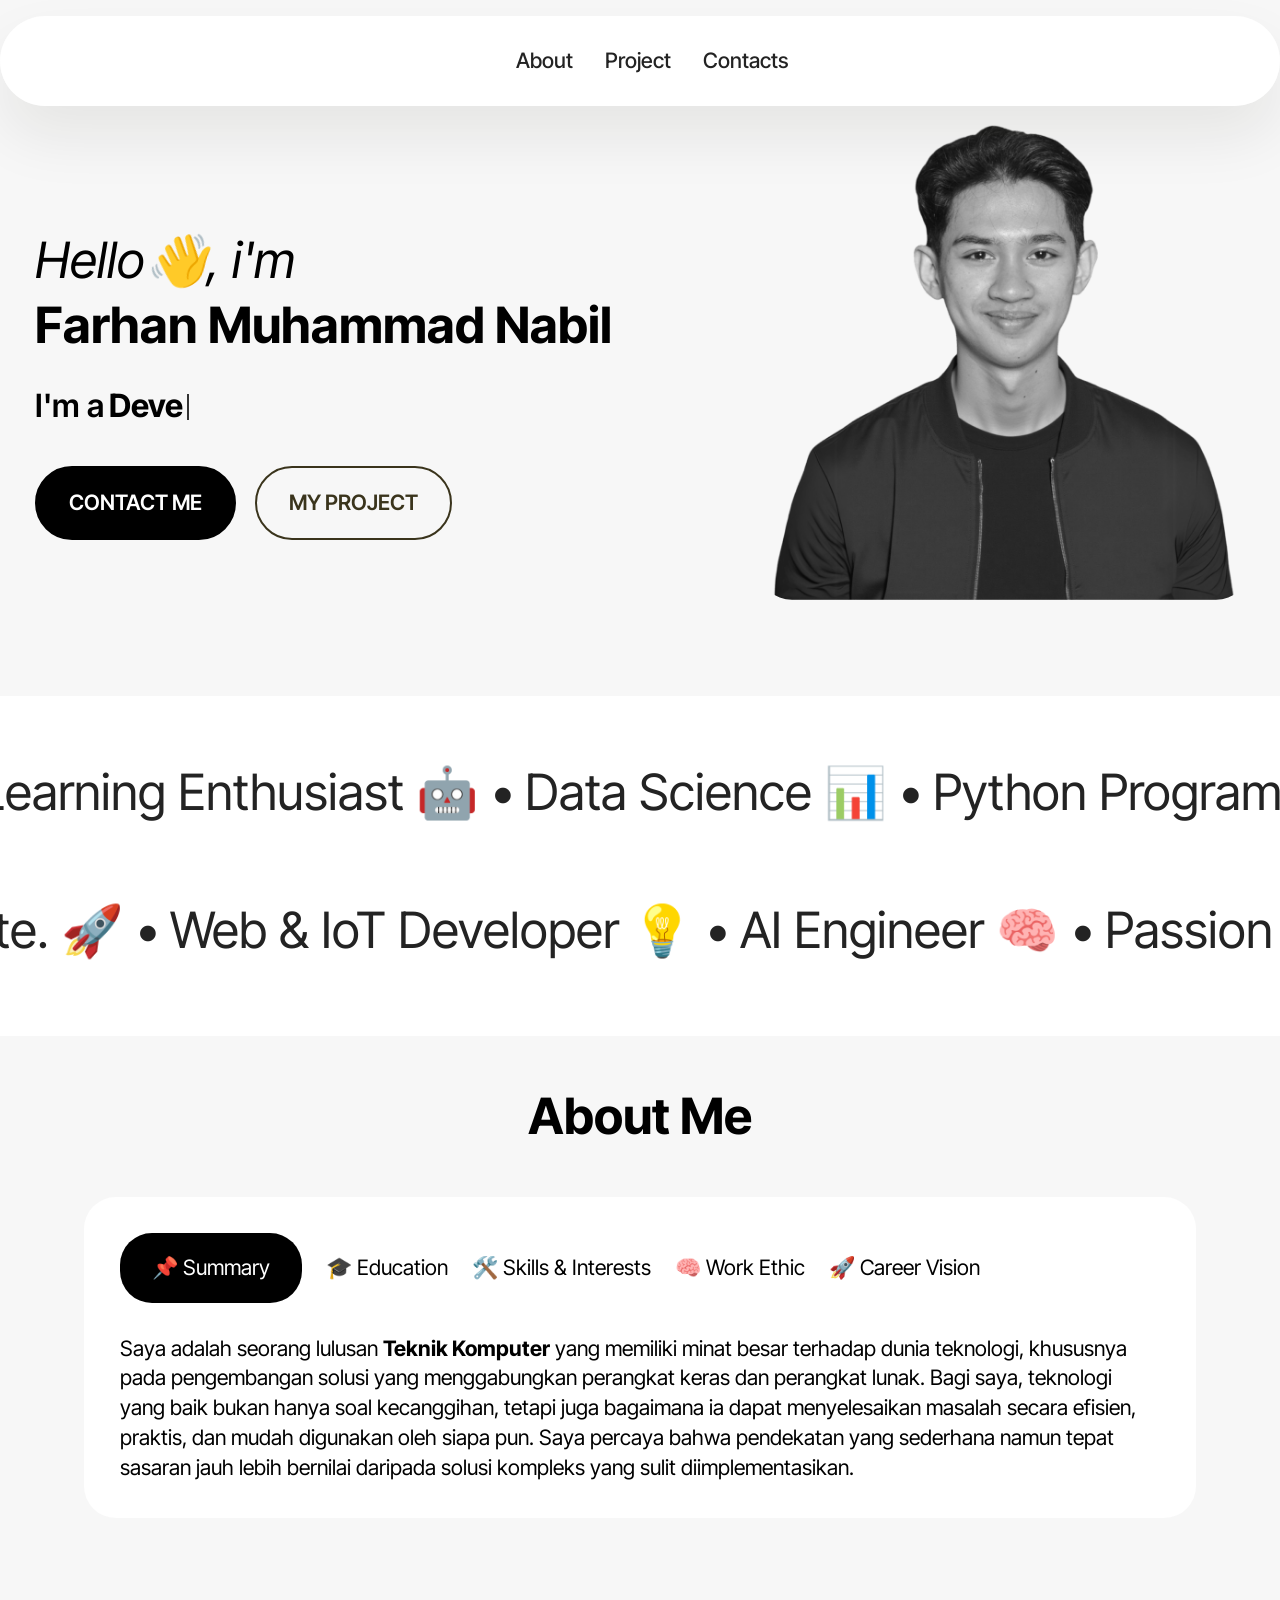
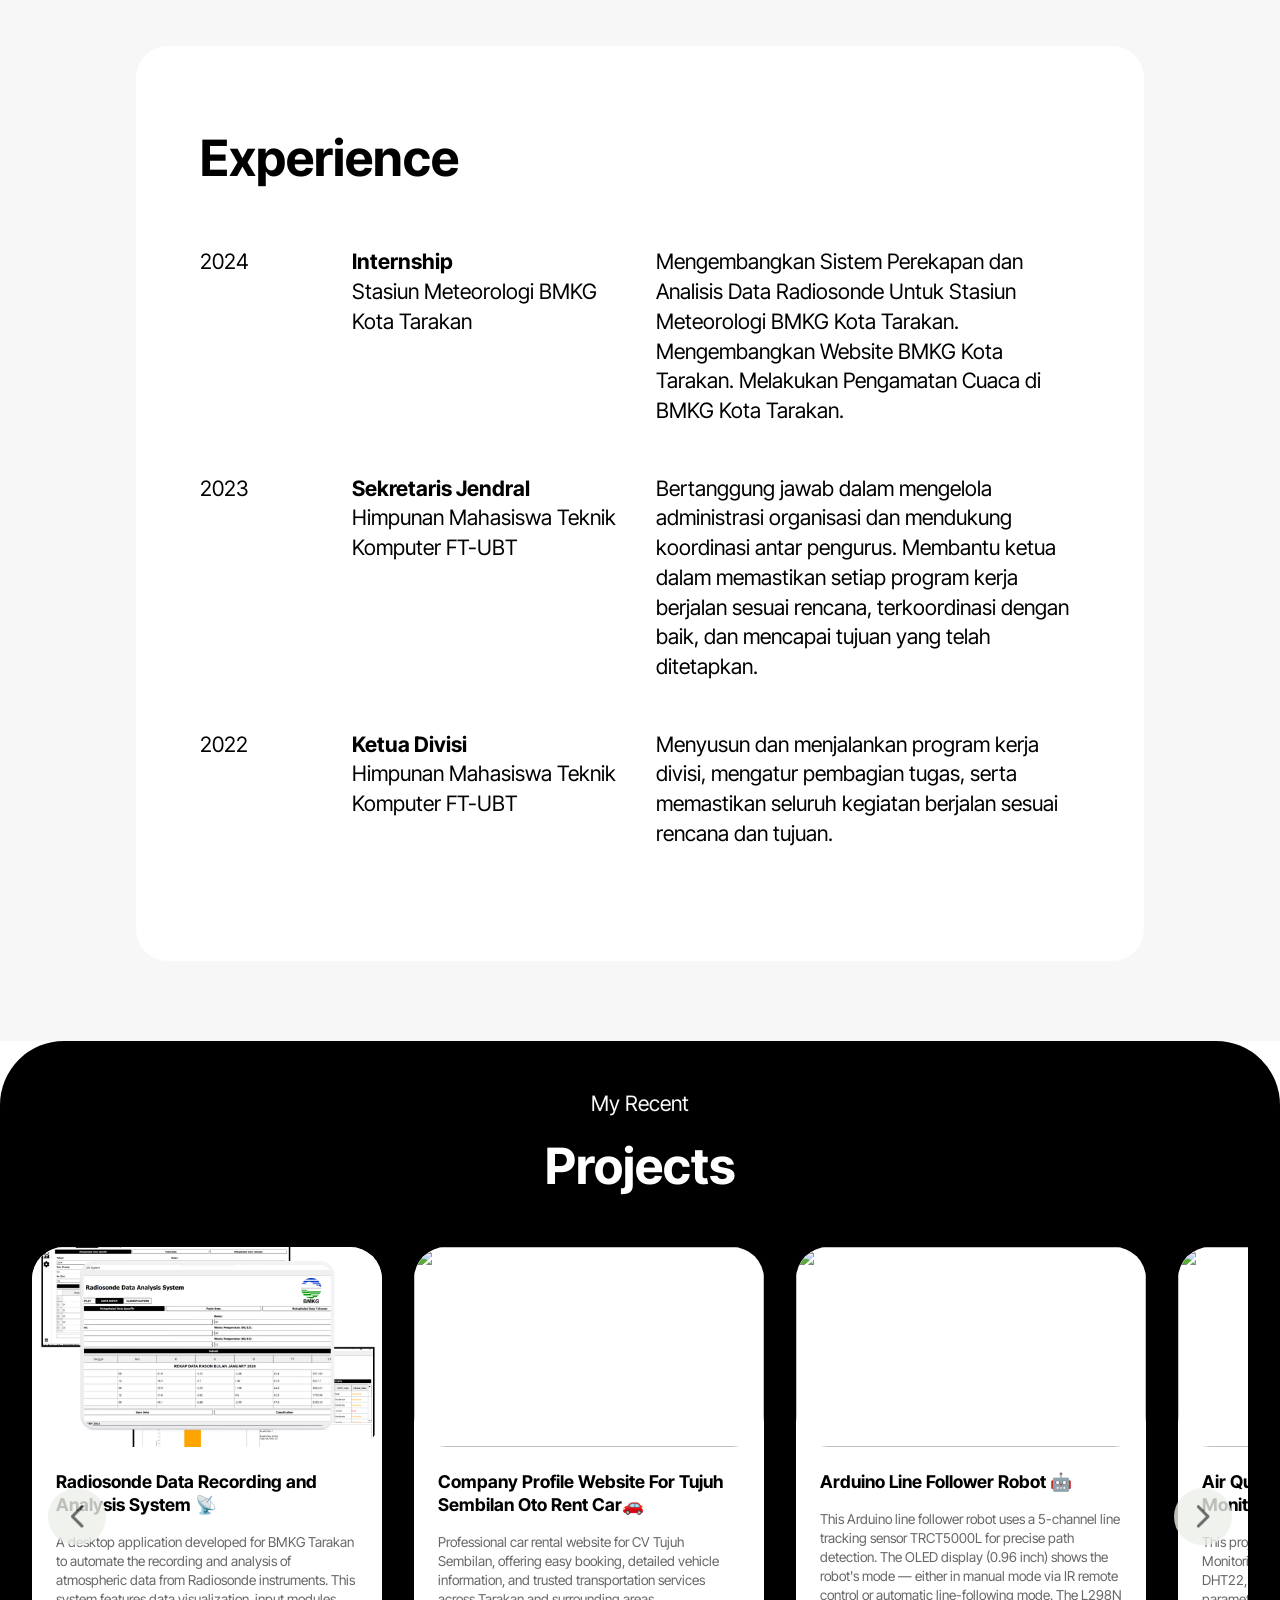
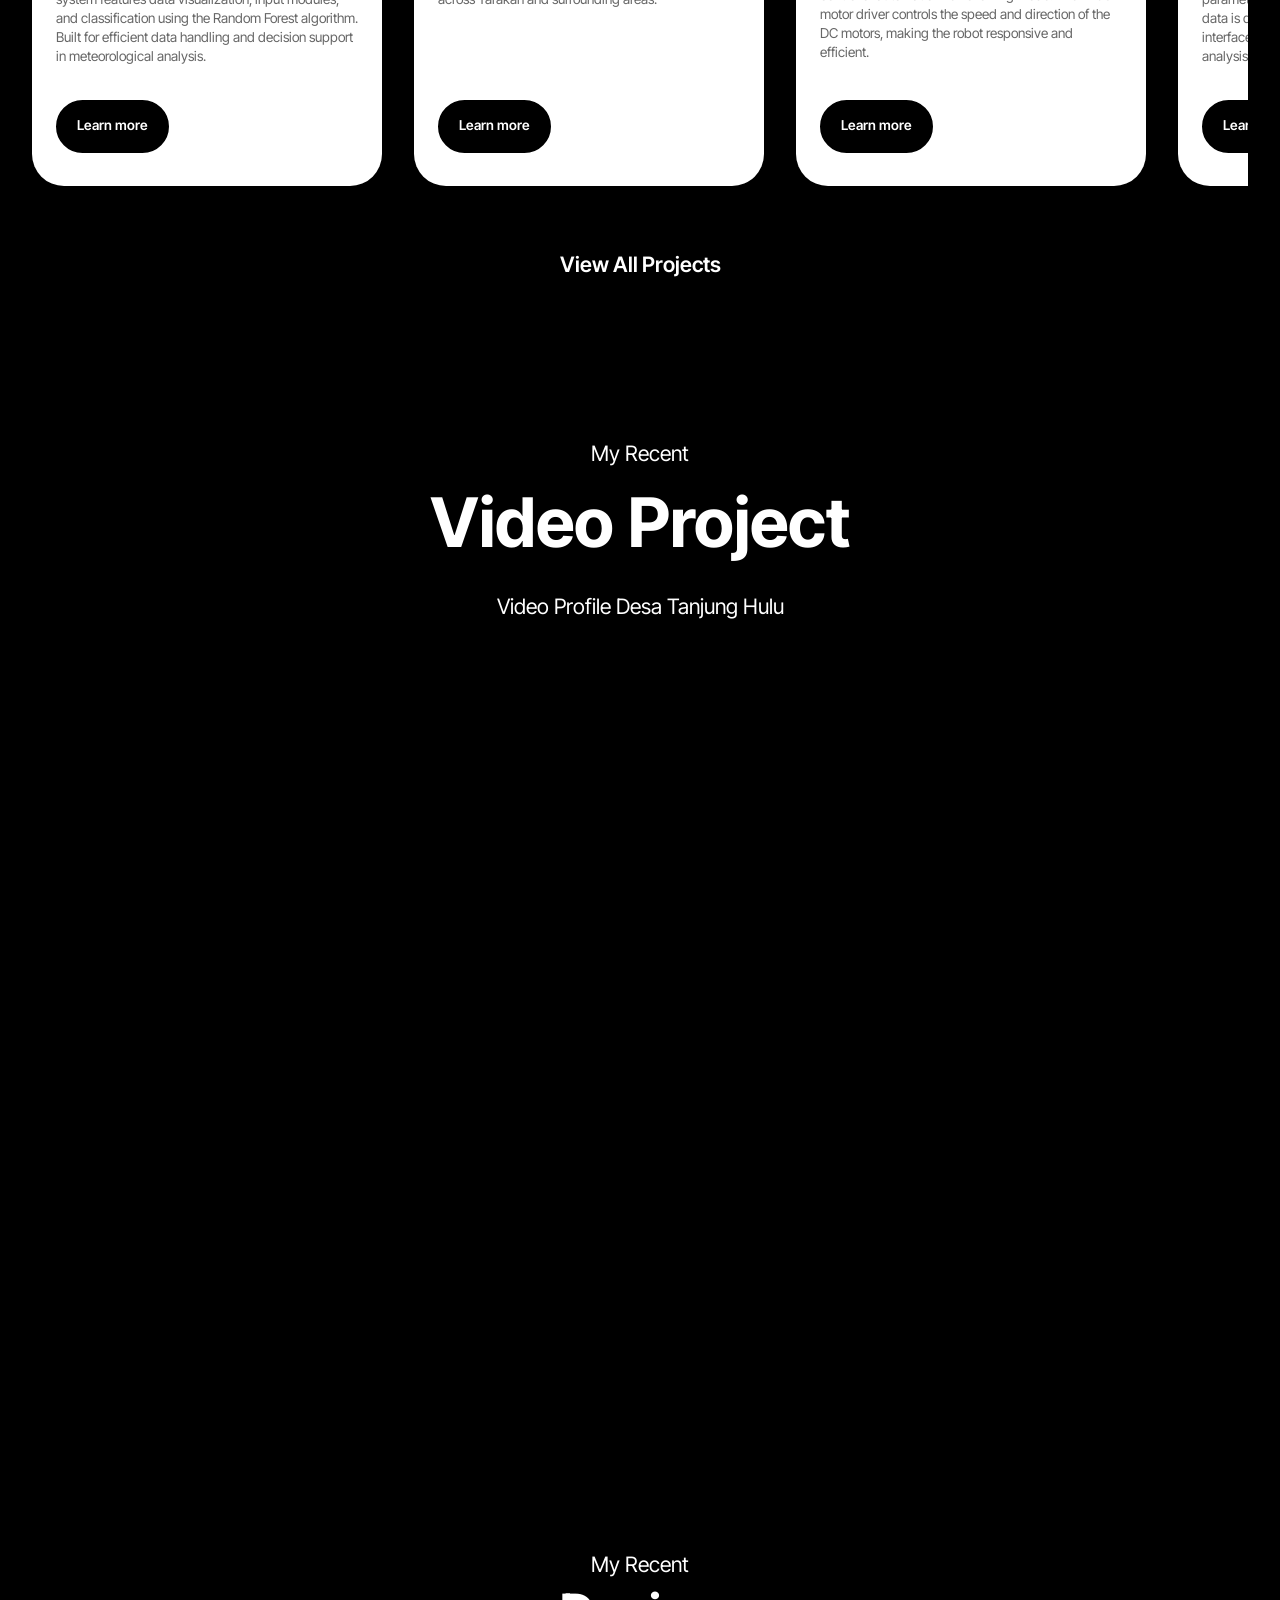
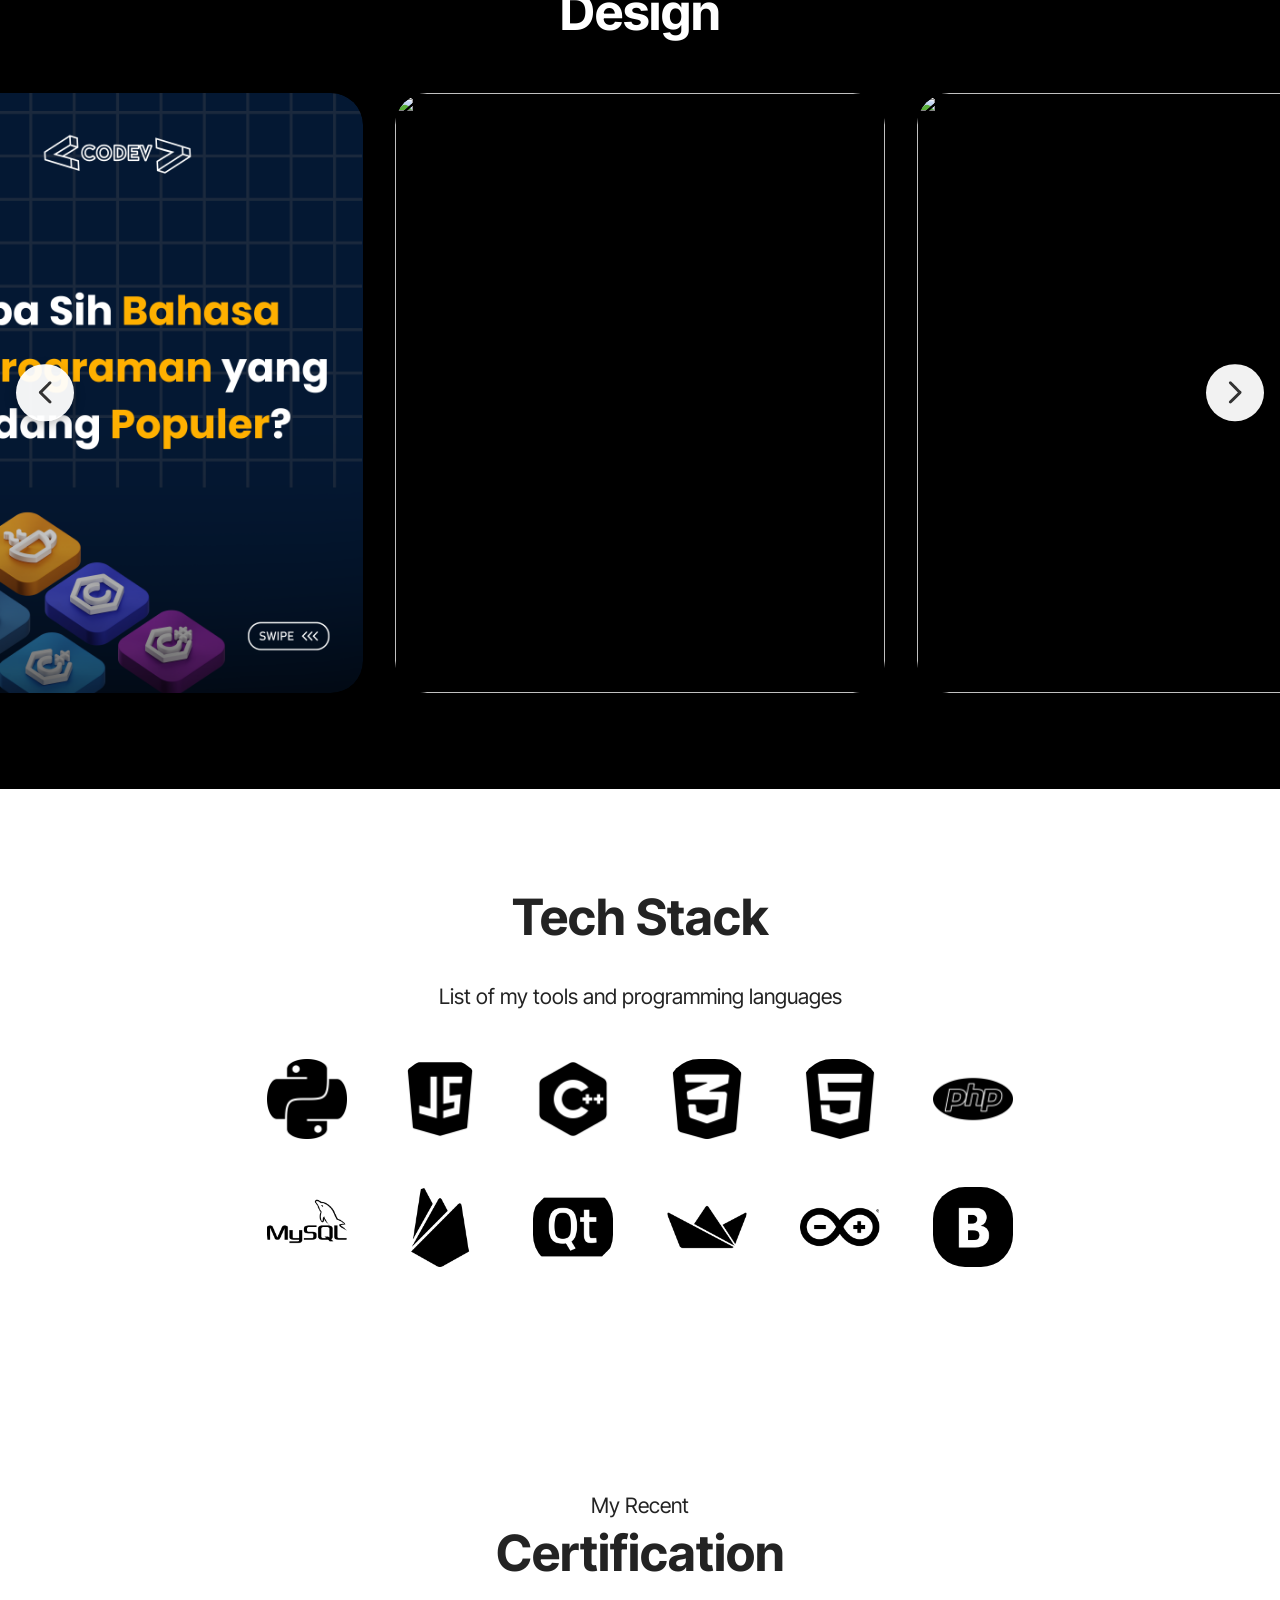
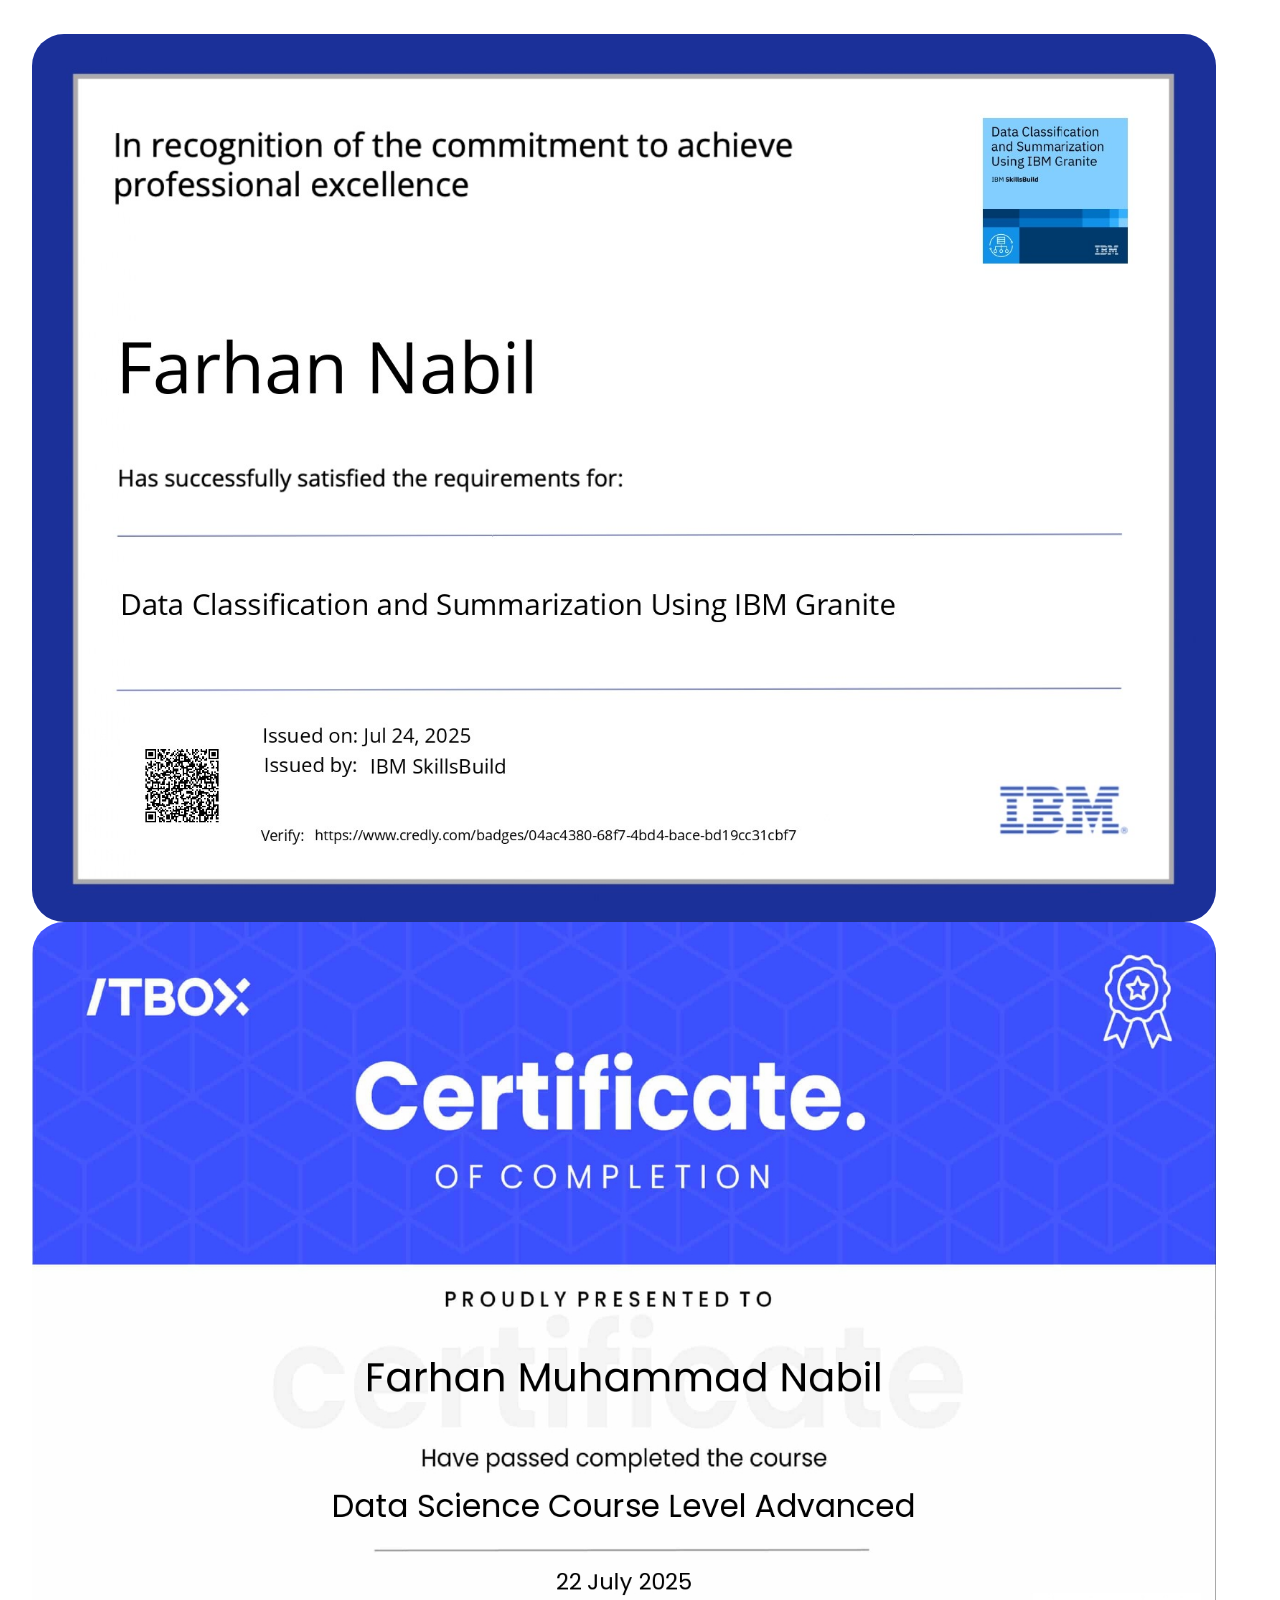
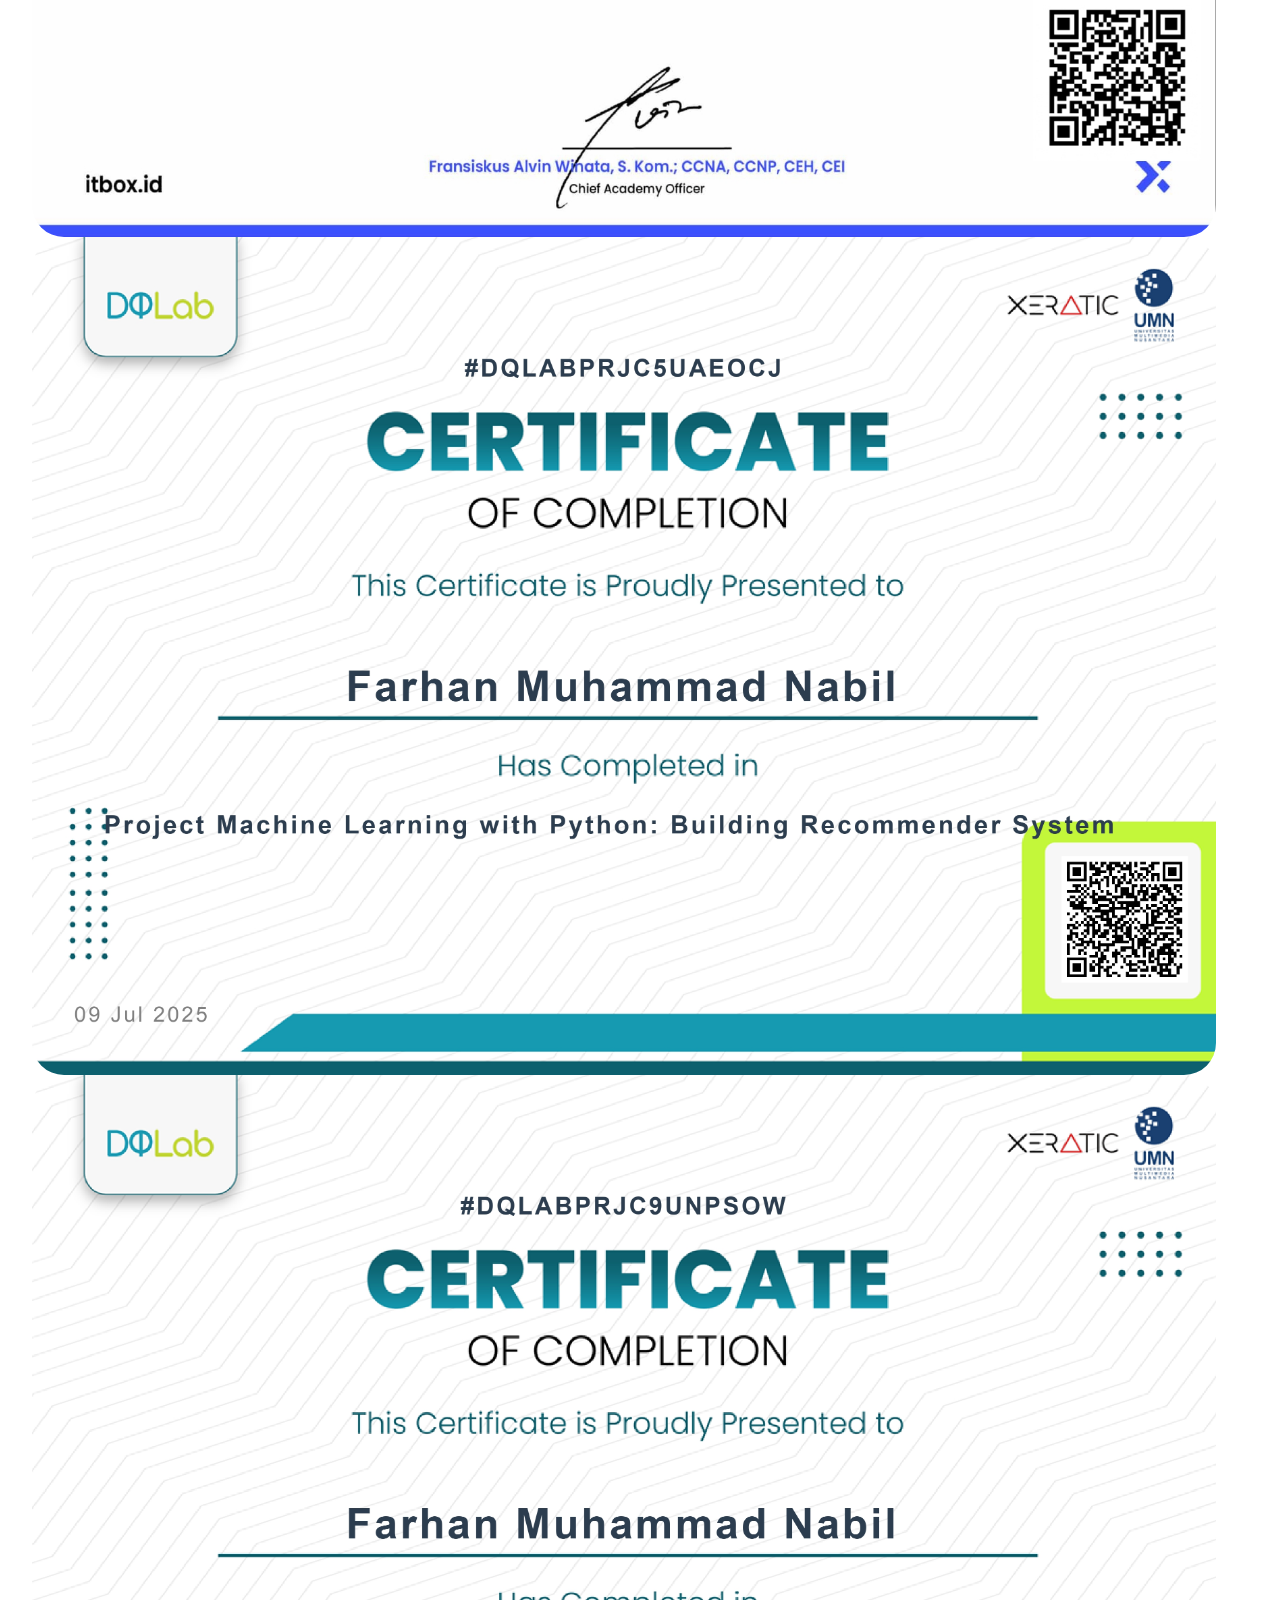
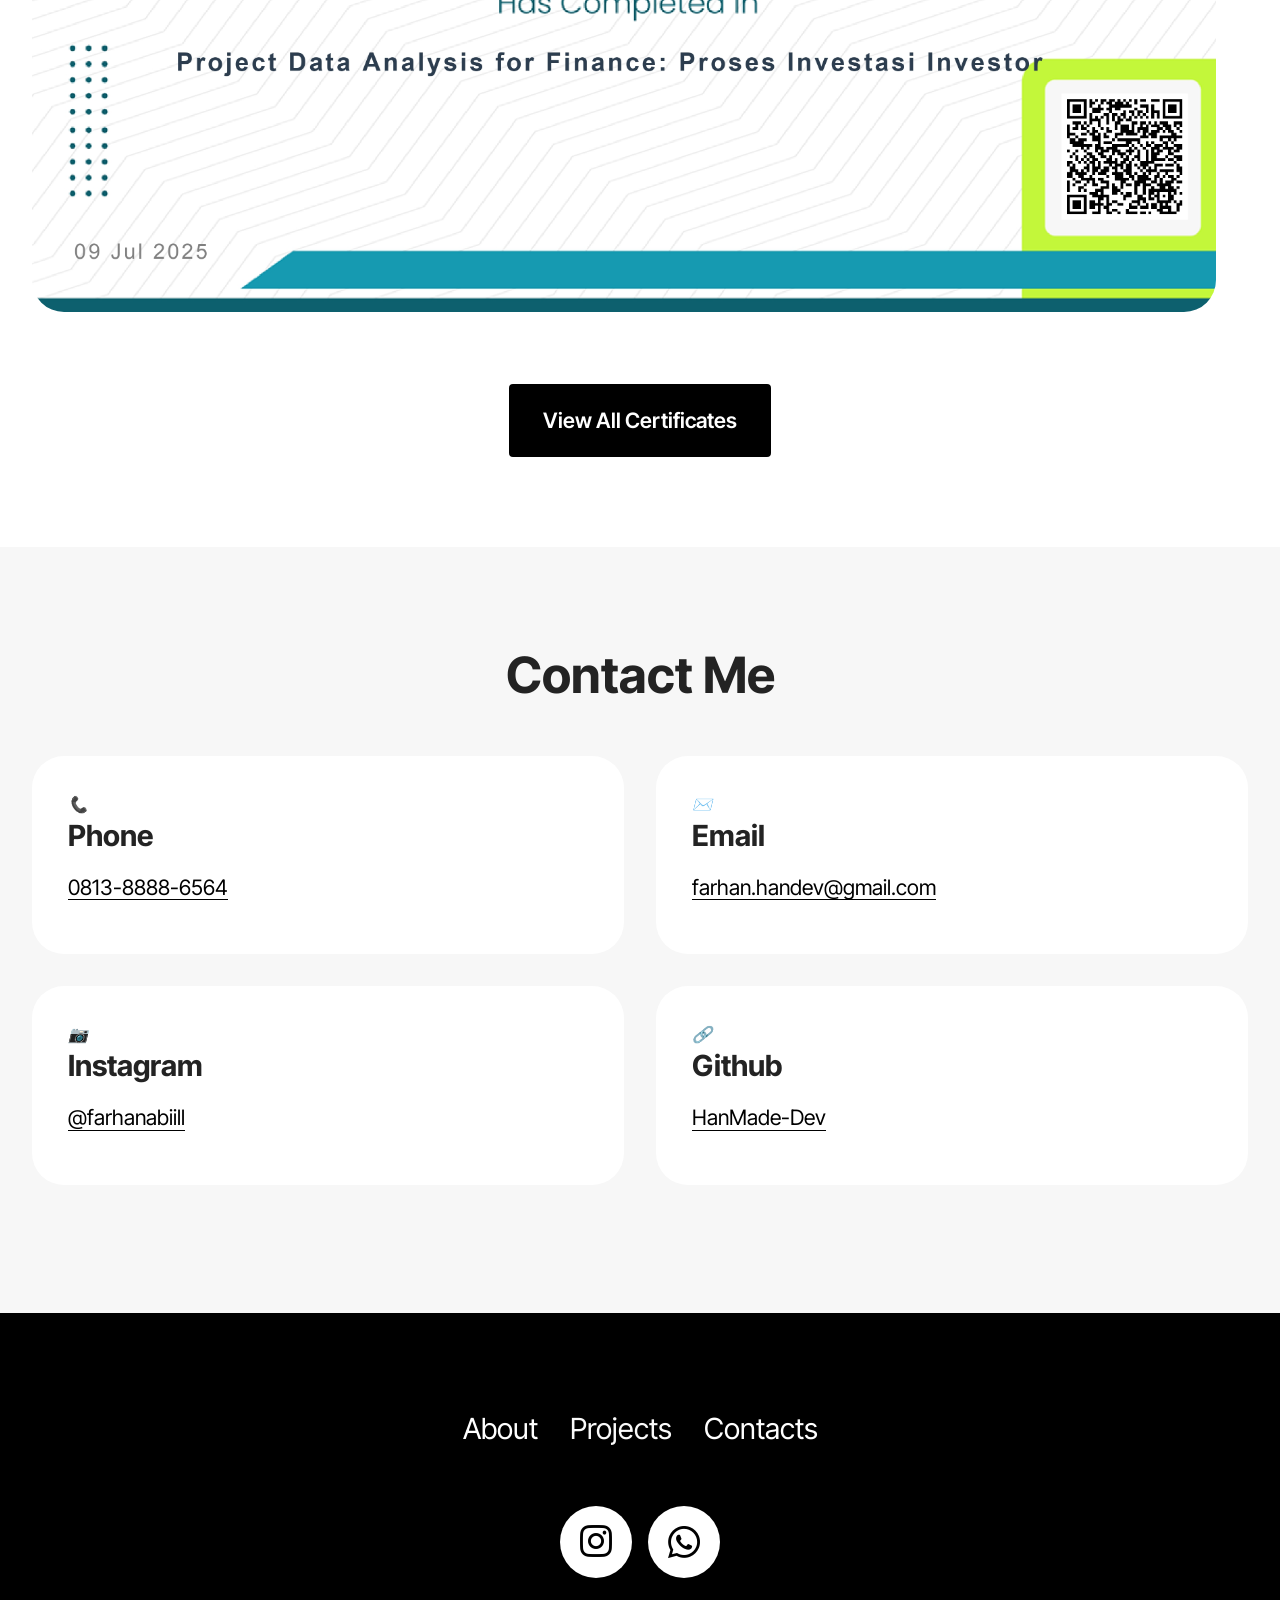
==== commit 07ca62a9: "Update index.html" ====
--- a/index.html
+++ b/index.html
@@ -394,6 +394,11 @@
 				</div>
 			</div>
 		</div>
+		<div class="row justify-content-center mt-4">
+			<div class="col-12 text-center">
+				<a href="projects.html" class="btn btn-primary display-7">View All Projects</a>
+			</div>
+		</div>
 	</div>
 </section>
 
@@ -650,64 +655,83 @@
 </section>
 
 
-<section data-bs-version="5.1" class="slider05 cid-uRqUgsWZp4" id="slider05-2d">
-
-
-    <div class="container">
+<section data-bs-version="5.1" class="slider4 embla cid-uRqUgsWZp4" id="slider05-2d" data-embla-id="certificationCarousel">
+
+
+    <div class="container-fluid">
         <div class="row mb-5 justify-content-center">
             <div class="col-12 content-head">
                 <h5 class="section-subtitle fonts-style align-center mb-0 mt-4 display-7">My Recent</h5>
                 <h3 class="section-title fonts-style align-center mb-0 display-2"><strong>Certification</strong></h3>
             </div>
         </div>
-        <div class="row justify-content-center">
-            <div class="col-12 col-md-10">
-                <div class="carousel slide" id="uRqUBlCfpi" data-interval="5000" data-bs-interval="5000">
-                    <ol class="carousel-indicators">
-                        <li data-slide-to="0" data-bs-slide-to="0" class="active" data-target="#uRqUBlCfpi" data-bs-target="#uRqUBlCfpi"></li>
-                        <li data-slide-to="1" data-bs-slide-to="1" data-target="#uRqUBlCfpi" data-bs-target="#uRqUBlCfpi"></li>
-                        <li data-slide-to="2" data-bs-slide-to="2" data-target="#uRqUBlCfpi" data-bs-target="#uRqUBlCfpi"></li>
-                        <li data-slide-to="3" data-bs-slide-to="3" data-target="#uRqUBlCfpi" data-bs-target="#uRqUBlCfpi"></li>
-                    </ol>
-                    <div class="carousel-inner">
-                        <div class="carousel-item slider-image item active">
-                            <div class="item-wrapper">
-                                <img class="d-block w-100 certificate-img" src="assets/images/CERTI/certificate-04.jpg" onclick="openCertModal(this.src)">
+        <div class="row">
+            <div class="col-12">
+                <div class="embla position-relative" data-skip-snaps="true" data-align="center" data-contain-scroll="trimSnaps" data-loop="true" data-auto-play-interval="5" data-draggable="true">
+                    <div class="embla__viewport">
+                        <div class="embla__container">
+                            <div class="embla__slide slider-image item" style="margin-left: 1rem; margin-right: 1rem;" onclick="openCertModal(this.querySelector('img').src)">
+                                <div class="slide-content">
+                                    <div class="item-img">
+                                        <div class="item-wrapper">
+                                            <img src="assets/images/CERTI/certificate-04.jpg" title="">
+                                        </div>
+                                    </div>
+                                </div>
+                            </div>
+                            <div class="embla__slide slider-image item" style="margin-left: 1rem; margin-right: 1rem;" onclick="openCertModal(this.querySelector('img').src)">
+                                <div class="slide-content">
+                                    <div class="item-img">
+                                        <div class="item-wrapper">
+                                            <img src="assets/images/CERTI/certificate-03.jpg" title="">
+                                        </div>
+                                    </div>
+                                </div>
+                            </div>
+                            <div class="embla__slide slider-image item" style="margin-left: 1rem; margin-right: 1rem;" onclick="openCertModal(this.querySelector('img').src)">
+                                <div class="slide-content">
+                                    <div class="item-img">
+                                        <div class="item-wrapper">
+                                            <img src="assets/images/CERTI/certificate-01.jpg" title="">
+                                        </div>
+                                    </div>
+                                </div>
+                            </div>
+                            <div class="embla__slide slider-image item" style="margin-left: 1rem; margin-right: 1rem;" onclick="openCertModal(this.querySelector('img').src)">
+                                <div class="slide-content">
+                                    <div class="item-img">
+                                        <div class="item-wrapper">
+                                            <img src="assets/images/CERTI/certificate-02.jpg" title="">
+                                        </div>
+                                    </div>
+                                </div>
                             </div>
                         </div>
-                        <div class="carousel-item slider-image item">
-                            <div class="item-wrapper">
-                                <img class="d-block w-100 certificate-img" src="assets/images/CERTI/certificate-03.jpg" onclick="openCertModal(this.src)">
-                            </div>
-                        </div>
-                        <div class="carousel-item slider-image item">
-                            <div class="item-wrapper">
-                                <img class="d-block w-100 certificate-img" src="assets/images/CERTI/certificate-01.jpg" onclick="openCertModal(this.src)">
-                            </div>
-                        </div>
-                        <div class="carousel-item slider-image item">
-                            <div class="item-wrapper">
-                                <img class="d-block w-100 certificate-img" src="assets/images/CERTI/certificate-02.jpg" onclick="openCertModal(this.src)">
-                            </div>
-                        </div>
-                    </div>
-                    <a class="carousel-control carousel-control-prev" role="button" data-slide="prev" data-bs-slide="prev" href="#uRqUBlCfpi">
-                        <svg class="embla__button__svg" viewBox="0 0 532 532" xmlns="http://www.w3.org/2000/svg">
-                            <path
-                            fill="currentColor"
-                            d="M355.66 11.354c13.793-13.805 36.208-13.805 50.001 0 13.785 13.804 13.785 36.238 0 50.034L201.22 266l204.442 204.61c13.785 13.805 13.785 36.239 0 50.044-13.793 13.796-36.208 13.796-50.002 0a5994246.277 5994246.277 0 0 0-229.332-229.454 35.065 35.065 0 0 1-10.326-25.126c0-9.2 3.393-18.26 10.326-25.2C172.192 194.973 332.731 34.31 355.66 11.354Z"
-                            ></path>
-                        </svg>
-                    </a>
-                    <a class="carousel-control carousel-control-next" role="button" data-slide="next" data-bs-slide="next" href="#uRqUBlCfpi">
-                        <svg class="embla__button__svg" viewBox="0 0 532 532" xmlns="http://www.w3.org/2000/svg">
-                            <path
-                            fill="currentColor"
-                            d="M176.34 520.646c-13.793 13.805-36.208 13.805-50.001 0-13.785-13.804-13.785-36.238 0-50.034L330.78 266 126.34 61.391c-13.785-13.805-13.785-36.239 0-50.044 13.793-13.796 36.208-13.796 50.002 0 22.928 22.947 206.395 206.507 229.332 229.454a35.065 35.065 0 0 1 10.326 25.126c0 9.2-3.393 18.26-10.326 25.2-45.865 45.901-206.404 206.564-229.332 229.52Z"
-                            ></path>
-                        </svg>
-                    </a>
-                </div>
+                    </div>
+
+                    <button class="embla__button embla__button--prev" type="button">
+                    <svg class="embla__button__svg" viewBox="0 0 532 532" xmlns="http://www.w3.org/2000/svg">
+                        <path
+                        fill="currentColor"
+                        d="M355.66 11.354c13.793-13.805 36.208-13.805 50.001 0 13.785 13.804 13.785 36.238 0 50.034L201.22 266l204.442 204.61c13.785 13.805 13.785 36.239 0 50.044-13.793 13.796-36.208 13.796-50.002 0a5994246.277 5994246.277 0 0 0-229.332-229.454 35.065 35.065 0 0 1-10.326-25.126c0-9.2 3.393-18.26 10.326-25.2C172.192 194.973 332.731 34.31 355.66 11.354Z"
+                        ></path>
+                    </svg>
+                    </button>
+
+                    <button class="embla__button embla__button--next" type="button">
+                    <svg class="embla__button__svg" viewBox="0 0 532 532" xmlns="http://www.w3.org/2000/svg">
+                        <path
+                        fill="currentColor"
+                        d="M176.34 520.646c-13.793 13.805-36.208 13.805-50.001 0-13.785-13.804-13.785-36.238 0-50.034L330.78 266 126.34 61.391c-13.785-13.805-13.785-36.239 0-50.044 13.793-13.796 36.208 13.796 50.002 0 22.928 22.947 206.395 206.507 229.332 229.454a35.065 35.065 0 0 1 10.326 25.126c0 9.2-3.393 18.26-10.326 25.2-45.865 45.901-206.404 206.564-229.332 229.52Z"
+                        ></path>
+                    </svg>
+                    </button>
+                </div>
+            </div>
+        </div>
+        <div class="row justify-content-center mt-4">
+            <div class="col-12 text-center">
+                <a href="certificates.html" class="btn btn-primary display-7">View All Certificates</a>
             </div>
         </div>
     </div>
@@ -764,6 +788,9 @@
             <div class="item features-without-image col-12 col-md-6 active">
                 <div class="item-wrapper">
                     <div class="text-wrapper">
+                        <div class="contact-icon phone">
+                            <i class="fa fa-phone" aria-hidden="true">📞</i>
+                        </div>
                         <h6 class="card-title fonts-style mb-3 display-5">
                             <strong>Phone</strong>
                         </h6>
@@ -774,6 +801,9 @@
             <div class="item features-without-image col-12 col-md-6">
                 <div class="item-wrapper">
                     <div class="text-wrapper">
+                        <div class="contact-icon email">
+                            <i class="fa fa-envelope" aria-hidden="true">✉️</i>
+                        </div>
                         <h6 class="card-title fonts-style mb-3 display-5">
                             <strong>Email</strong>
                         </h6>
@@ -784,20 +814,26 @@
             <div class="item features-without-image col-12 col-md-6">
                 <div class="item-wrapper">
                     <div class="text-wrapper">
+                        <div class="contact-icon instagram">
+                            <i class="fa fa-instagram" aria-hidden="true">📷</i>
+                        </div>
                         <h6 class="card-title fonts-style mb-3 display-5">
                             <strong>Instagram</strong></h6>
                         <p class="text fonts-style display-7">
-                            @farhanabiill</p>
+                            <a href="https://www.instagram.com/farhanabiill/" class="text-primary">@farhanabiill</a></p>
                     </div>
                 </div>
             </div>
             <div class="item features-without-image col-12 col-md-6">
                 <div class="item-wrapper">
                     <div class="text-wrapper">
+                        <div class="contact-icon github">
+                            <i class="fa fa-github" aria-hidden="true">🔗</i>
+                        </div>
                         <h6 class="card-title fonts-style mb-3 display-5">
                             <strong>Github</strong></h6>
                         <p class="text fonts-style display-7">
-                            HanMade-Dev
+                            <a href="https://github.com/HanMade-Dev" class="text-primary">HanMade-Dev</a>
                         </p>
                     </div>
                 </div>
@@ -871,7 +907,7 @@
     // Project Popup Functions
     function openProjectPopup(slideElement) {
         event.stopPropagation();
-        
+
         const projectImg = slideElement.querySelector('.project-img img').src;
         const projectTitle = slideElement.querySelector('.project-title').innerText;
         const projectDesc = slideElement.querySelector('.project-content .text').innerText;
@@ -893,7 +929,7 @@
     // Design Popup Functions
     function openDesignPopup(slideElement) {
         event.stopPropagation();
-        
+
         const designImgSrc = slideElement.querySelector('.item-img img').src;
         document.getElementById('designPopup').style.display = 'block';
         document.getElementById('designPopupImg').src = designImgSrc;
@@ -1014,16 +1050,16 @@
                         e.preventDefault();
                         e.stopPropagation();
                         emblaApi.scrollPrev();
-                        stopAutoplay();
-                        setTimeout(startAutoplay, 3000);
+                        stopDesignAutoplay();
+                        setTimeout(startDesignAutoplay, 3000);
                     });
 
                     newNextBtn.addEventListener('click', (e) => {
                         e.preventDefault();
                         e.stopPropagation();
                         emblaApi.scrollNext();
-                        stopAutoplay();
-                        setTimeout(startAutoplay, 3000);
+                        stopDesignAutoplay();
+                        setTimeout(startDesignAutoplay, 3000);
                     });
 
                     const updateButtons = () => {
@@ -1037,21 +1073,21 @@
                     updateButtons();
                 }
 
-                // Auto-play functionality
-                let autoplayTimer;
-                const startAutoplay = () => {
-                    stopAutoplay(); // Clear any existing timer
-                    autoplayTimer = setInterval(() => {
+                // Auto-play functionality for design
+                let designAutoplayTimer;
+                const startDesignAutoplay = () => {
+                    stopDesignAutoplay();
+                    designAutoplayTimer = setInterval(() => {
                         if (!document.hidden && emblaApi) {
                             emblaApi.scrollNext();
                         }
                     }, 5000);
                 };
 
-                const stopAutoplay = () => {
-                    if (autoplayTimer) {
-                        clearInterval(autoplayTimer);
-                        autoplayTimer = null;
+                const stopDesignAutoplay = () => {
+                    if (designAutoplayTimer) {
+                        clearInterval(designAutoplayTimer);
+                        designAutoplayTimer = null;
                     }
                 };
 
@@ -1060,7 +1096,7 @@
 
                 emblaContainer.addEventListener('pointerdown', () => {
                     isDragging = false;
-                    stopAutoplay();
+                    stopDesignAutoplay();
                 });
 
                 emblaContainer.addEventListener('pointermove', () => {
@@ -1070,9 +1106,9 @@
                 emblaContainer.addEventListener('pointerup', () => {
                     setTimeout(() => {
                         if (isDragging) {
-                            setTimeout(startAutoplay, 3000);
+                            setTimeout(startDesignAutoplay, 3000);
                         } else {
-                            startAutoplay();
+                            startDesignAutoplay();
                         }
                         isDragging = false;
                     }, 100);
@@ -1080,31 +1116,31 @@
 
                 // Mouse events for desktop
                 emblaContainer.addEventListener('mouseenter', () => {
-                    if (!isDragging) stopAutoplay();
+                    if (!isDragging) stopDesignAutoplay();
                 });
 
                 emblaContainer.addEventListener('mouseleave', () => {
-                    if (!isDragging) startAutoplay();
+                    if (!isDragging) startDesignAutoplay();
                 });
 
-                // Handle visibility change
-                const handleVisibilityChange = () => {
+                // Handle visibility change for design
+                const handleDesignVisibilityChange = () => {
                     if (document.hidden) {
-                        stopAutoplay();
+                        stopDesignAutoplay();
                     } else {
-                        startAutoplay();
+                        startDesignAutoplay();
                     }
                 };
 
-                document.addEventListener('visibilitychange', handleVisibilityChange);
+                document.addEventListener('visibilitychange', handleDesignVisibilityChange);
 
                 // Start autoplay initially
-                startAutoplay();
+                startDesignAutoplay();
 
                 // Cleanup function
                 emblaApi.cleanup = () => {
-                    stopAutoplay();
-                    document.removeEventListener('visibilitychange', handleVisibilityChange);
+                    stopDesignAutoplay();
+                    document.removeEventListener('visibilitychange', handleDesignVisibilityChange);
                 };
 
                 return emblaApi;
@@ -1113,14 +1149,14 @@
     }
 
     function initializeCertificationCarousel() {
-        const certSection = document.querySelector('#slider05-2d'); // Use the correct ID for the certification section
+        const certSection = document.querySelector('.cid-uRqUgsWZp4');
         if (certSection && typeof EmblaCarousel !== 'undefined') {
-            const emblaContainer = certSection.querySelector('.carousel'); // Assuming the carousel container has class 'carousel'
+            const emblaContainer = certSection.querySelector('.embla');
             if (!emblaContainer) return;
 
-            const viewport = emblaContainer.querySelector('.carousel-inner'); // Assuming carousel-inner is the viewport
-            const prevBtn = certSection.querySelector('.carousel-control-prev');
-            const nextBtn = certSection.querySelector('.carousel-control-next');
+            const viewport = emblaContainer.querySelector('.embla__viewport');
+            const prevBtn = emblaContainer.querySelector('.embla__button--prev');
+            const nextBtn = emblaContainer.querySelector('.embla__button--next');
 
             if (viewport) {
                 // Destroy existing instance if any
@@ -1132,11 +1168,11 @@
                     align: 'center',
                     skipSnaps: true,
                     loop: true,
+                    dragFree: false,
                     draggable: true,
                     containScroll: 'trimSnaps',
                     slidesToScroll: 1,
-                    startIndex: 0,
-                    autoPlayInterval: 5000 // Set autoplay interval here
+                    startIndex: 0
                 });
 
                 // Store instance
@@ -1144,47 +1180,108 @@
 
                 // Button functionality
                 if (prevBtn && nextBtn) {
-                    prevBtn.addEventListener('click', (e) => {
+                    // Remove any existing event listeners
+                    const newPrevBtn = prevBtn.cloneNode(true);
+                    const newNextBtn = nextBtn.cloneNode(true);
+                    prevBtn.parentNode.replaceChild(newPrevBtn, prevBtn);
+                    nextBtn.parentNode.replaceChild(newNextBtn, nextBtn);
+
+                    newPrevBtn.addEventListener('click', (e) => {
                         e.preventDefault();
                         e.stopPropagation();
                         emblaApi.scrollPrev();
+                        stopCertAutoplay();
+                        setTimeout(startCertAutoplay, 3000);
                     });
 
-                    nextBtn.addEventListener('click', (e) => {
+                    newNextBtn.addEventListener('click', (e) => {
                         e.preventDefault();
                         e.stopPropagation();
                         emblaApi.scrollNext();
+                        stopCertAutoplay();
+                        setTimeout(startCertAutoplay, 3000);
                     });
+
+                    const updateButtons = () => {
+                        // For looping carousel, buttons are always enabled
+                        newPrevBtn.style.opacity = '1';
+                        newNextBtn.style.opacity = '1';
+                    };
+
+                    emblaApi.on('select', updateButtons);
+                    emblaApi.on('init', updateButtons);
+                    updateButtons();
                 }
 
-                 // Auto-play functionality (handled by Embla's built-in options if available, or manual implementation)
-                let autoplayTimer;
-                const startAutoplay = () => {
-                    stopAutoplay();
-                    autoplayTimer = setInterval(() => {
+                // Auto-play functionality for certification
+                let certAutoplayTimer;
+                const startCertAutoplay = () => {
+                    stopCertAutoplay();
+                    certAutoplayTimer = setInterval(() => {
                         if (!document.hidden && emblaApi) {
                             emblaApi.scrollNext();
                         }
-                    }, 5000); // Match the interval from options
+                    }, 5000);
                 };
 
-                const stopAutoplay = () => {
-                    if (autoplayTimer) {
-                        clearInterval(autoplayTimer);
-                        autoplayTimer = null;
+                const stopCertAutoplay = () => {
+                    if (certAutoplayTimer) {
+                        clearInterval(certAutoplayTimer);
+                        certAutoplayTimer = null;
                     }
                 };
 
-                // Restart autoplay on interaction
-                viewport.addEventListener('pointerdown', () => stopAutoplay());
-                viewport.addEventListener('pointerup', () => startAutoplay());
-                viewport.addEventListener('mouseenter', stopAutoplay);
-                viewport.addEventListener('mouseleave', startAutoplay);
-                document.addEventListener('visibilitychange', () => {
-                    if (document.hidden) stopAutoplay(); else startAutoplay();
+                // Touch/drag event handlers
+                let isDraggingCert = false;
+
+                emblaContainer.addEventListener('pointerdown', () => {
+                    isDraggingCert = false;
+                    stopCertAutoplay();
                 });
 
-                startAutoplay(); // Start autoplay on initialization
+                emblaContainer.addEventListener('pointermove', () => {
+                    isDraggingCert = true;
+                });
+
+                emblaContainer.addEventListener('pointerup', () => {
+                    setTimeout(() => {
+                        if (isDraggingCert) {
+                            setTimeout(startCertAutoplay, 3000);
+                        } else {
+                            startCertAutoplay();
+                        }
+                        isDraggingCert = false;
+                    }, 100);
+                });
+
+                // Mouse events for desktop
+                emblaContainer.addEventListener('mouseenter', () => {
+                    if (!isDraggingCert) stopCertAutoplay();
+                });
+
+                emblaContainer.addEventListener('mouseleave', () => {
+                    if (!isDraggingCert) startCertAutoplay();
+                });
+
+                // Handle visibility change for certification
+                const handleCertVisibilityChange = () => {
+                    if (document.hidden) {
+                        stopCertAutoplay();
+                    } else {
+                        startCertAutoplay();
+                    }
+                };
+
+                document.addEventListener('visibilitychange', handleCertVisibilityChange);
+
+                // Start autoplay initially
+                startCertAutoplay();
+
+                // Cleanup function
+                emblaApi.cleanup = () => {
+                    stopCertAutoplay();
+                    document.removeEventListener('visibilitychange', handleCertVisibilityChange);
+                };
 
                 return emblaApi;
             }
--- a/assets/css/additional.css
+++ b/assets/css/additional.css
@@ -1795,62 +1795,73 @@
   }
 }
 .cid-uQ5ZJDKY7d .embla__button {
-  background-color: transparent;
-  border: none;
-  width: 3.6rem;
-  height: 3.6rem;
-  border-radius: 50%;
-  display: flex;
-  align-items: center;
-  justify-content: center;
-  cursor: pointer;
-  box-shadow: inset 0 0 0 0.2rem var(--detail-medium-contrast);
-  padding: 0;
-  z-index: 1;
-  color: var(--text-body);
-  transition: background-color 0.2s ease;
+  background-color: rgba(255, 255, 255, 0.95) !important;
+  border: none !important;
+  width: 3.6rem !important;
+  height: 3.6rem !important;
+  border-radius: 50% !important;
+  display: flex !important;
+  align-items: center !important;
+  justify-content: center !important;
+  cursor: pointer !important;
+  box-shadow: 0 4px 12px rgba(0, 0, 0, 0.25) !important;
+  padding: 0 !important;
+  z-index: 999 !important;
+  color: #333 !important;
+  transition: all 0.3s ease !important;
+  position: absolute !important;
+  opacity: 1 !important;
+  visibility: visible !important;
+}
+
+.cid-uQ5ZJDKY7d .embla__button:hover {
+  background-color: rgba(255, 255, 255, 1) !important;
+  transform: scale(1.1) !important;
+  box-shadow: 0 6px 16px rgba(0, 0, 0, 0.3) !important;
 }
 
 .cid-uQ5ZJDKY7d .embla__button:disabled {
-  opacity: 0.5;
-  cursor: not-allowed;
+  opacity: 0.5 !important;
+  cursor: not-allowed !important;
 }
 
 .cid-uQ5ZJDKY7d .embla__button__svg {
-  width: 1.4rem;
-  height: 1.4rem;
-  display: block;
-  fill: currentColor;
+  width: 1.4rem !important;
+  height: 1.4rem !important;
+  display: block !important;
+  fill: currentColor !important;
 }
 
 .cid-uQ5ZJDKY7d .embla__button--prev {
-  position: absolute;
-  left: 0;
-  top: 50%;
-  transform: translateY(-50%);
-  margin-left: 1rem;
+  left: 1rem !important;
+  top: 50% !important;
+  transform: translateY(-50%) !important;
 }
 
 .cid-uQ5ZJDKY7d .embla__button--next {
-  position: absolute;
-  right: 0;
-  top: 50%;
-  transform: translateY(-50%);
-  margin-right: 1rem;
+  right: 1rem !important;
+  top: 50% !important;
+  transform: translateY(-50%) !important;
 }
 
 @media (max-width: 767px) {
-  .cid-uQ5ZJDKY7d .embla__button--prev,
+  .cid-uQ5ZJDKY7d .embla__button--prev {
+    left: 0.5rem !important;
+    top: 50% !important;
+    transform: translateY(-50%) !important;
+  }
+  
   .cid-uQ5ZJDKY7d .embla__button--next {
-    top: 50%;
-    bottom: 1rem;
-    transform: none;
+    right: 0.5rem !important;
+    top: 50% !important;
+    transform: translateY(-50%) !important;
   }
 }
 
 .cid-uQ5ZJDKY7d .embla {
-  position: relative;
-  width: 100%;
+  position: relative !important;
+  width: 100% !important;
+  z-index: 1 !important;
 }
 
 .cid-uQ5ZJDKY7d .embla__viewport {
@@ -1868,10 +1879,21 @@
 
 .cid-uQ5ZJDKY7d .embla__slide a {
   cursor: grab;
+  user-select: none;
 }
 
 .cid-uQ5ZJDKY7d .embla__slide a:active {
   cursor: grabbing;
+}
+
+.cid-uQ5ZJDKY7d .embla__container {
+  touch-action: pan-y pinch-zoom;
+  backface-visibility: hidden;
+}
+
+.cid-uQ5ZJDKY7d .embla__slide {
+  transform: translate3d(0, 0, 0);
+  backface-visibility: hidden;
 }
 
 .cid-uQ5ZJDKY7d .embla__container {
@@ -2394,3 +2416,741 @@
   transform: scaleX(-1);
 }
 
+/* Certificate Modal Styles */
+.cert-modal {
+  display: none;
+  position: fixed;
+  z-index: 9999;
+  left: 0;
+  top: 0;
+  width: 100%;
+  height: 100%;
+  background-color: rgba(0, 0, 0, 0.9);
+  backdrop-filter: blur(5px);
+}
+
+/* Project Popup Styles */
+.project-popup {
+  display: none;
+  position: fixed;
+  z-index: 9999;
+  left: 0;
+  top: 0;
+  width: 100%;
+  height: 100%;
+  background-color: rgba(0, 0, 0, 0.9);
+  backdrop-filter: blur(5px);
+  align-items: center;
+  justify-content: center;
+  padding: 20px;
+}
+
+.project-popup-content {
+  position: relative;
+  display: flex;
+  max-width: 1200px;
+  width: 100%;
+  max-height: 90vh;
+  background: white;
+  border-radius: 15px;
+  overflow: hidden;
+  box-shadow: 0 20px 40px rgba(0, 0, 0, 0.3);
+}
+
+.popup-img-container {
+  flex: 1;
+  max-width: 50%;
+  display: flex;
+  align-items: center;
+  justify-content: center;
+  background: #f5f5f5;
+}
+
+.popup-img-container img {
+  width: 100%;
+  height: auto;
+  max-height: 400px;
+  object-fit: contain;
+}
+
+.popup-description-container {
+  flex: 1;
+  padding: 40px;
+  display: flex;
+  flex-direction: column;
+  justify-content: center;
+}
+
+.popup-description-container h3 {
+  font-size: 1.8rem;
+  margin-bottom: 20px;
+  color: #333;
+  line-height: 1.3;
+}
+
+.popup-description-container p {
+  font-size: 1rem;
+  line-height: 1.6;
+  color: #666;
+  margin-bottom: 30px;
+}
+
+.project-close {
+  position: absolute;
+  top: 15px;
+  right: 25px;
+  color: #fff;
+  font-size: 35px;
+  font-weight: bold;
+  cursor: pointer;
+  z-index: 10000;
+  transition: all 0.3s ease;
+  background: rgba(0, 0, 0, 0.5);
+  width: 40px;
+  height: 40px;
+  border-radius: 50%;
+  display: flex;
+  align-items: center;
+  justify-content: center;
+}
+
+.project-close:hover {
+  background: rgba(0, 0, 0, 0.7);
+  transform: scale(1.1);
+}
+
+@media (max-width: 768px) {
+  .project-popup-content {
+    flex-direction: column;
+    margin: 20px;
+    max-height: 85vh;
+    overflow-y: auto;
+  }
+  
+  .popup-img-container {
+    max-width: 100%;
+    max-height: 250px;
+  }
+  
+  .popup-description-container {
+    padding: 20px;
+  }
+  
+  .popup-description-container h3 {
+    font-size: 1.4rem;
+    margin-bottom: 15px;
+  }
+  
+  .popup-description-container p {
+    font-size: 0.9rem;
+    margin-bottom: 20px;
+  }
+}
+
+/* Design Popup Styles */
+.design-popup {
+  display: none;
+  position: fixed;
+  z-index: 9999;
+  left: 0;
+  top: 0;
+  width: 100%;
+  height: 100%;
+  background-color: rgba(0, 0, 0, 0.9);
+  backdrop-filter: blur(5px);
+  align-items: center;
+  justify-content: center;
+  padding: 20px;
+}
+
+.design-popup-content {
+  position: relative;
+  display: flex;
+  justify-content: center;
+  align-items: center;
+  max-width: 95%;
+  max-height: 95%;
+  width: 100%;
+  height: 100%;
+}
+
+.design-popup-content img {
+  max-width: 90%;
+  max-height: 90%;
+  width: auto;
+  height: auto;
+  object-fit: contain;
+  border-radius: 10px;
+  box-shadow: 0 10px 30px rgba(0, 0, 0, 0.5);
+}
+
+@media (max-width: 768px) {
+  .design-popup-content {
+    max-width: 98%;
+    max-height: 98%;
+    padding: 10px;
+  }
+  
+  .design-popup-content img {
+    max-width: 95%;
+    max-height: 95%;
+  }
+}
+
+.design-close {
+  position: fixed;
+  top: 20px;
+  right: 20px;
+  color: #fff;
+  font-size: 35px;
+  font-weight: bold;
+  cursor: pointer;
+  z-index: 10001;
+  transition: all 0.3s ease;
+  background: rgba(0, 0, 0, 0.7);
+  width: 50px;
+  height: 50px;
+  border-radius: 50%;
+  display: flex;
+  align-items: center;
+  justify-content: center;
+  box-shadow: 0 4px 12px rgba(0, 0, 0, 0.3);
+}
+
+.design-close:hover {
+  background: rgba(0, 0, 0, 0.9);
+  transform: scale(1.1);
+  box-shadow: 0 6px 16px rgba(0, 0, 0, 0.4);
+}
+
+@media (max-width: 768px) {
+  .design-close {
+    top: 15px;
+    right: 15px;
+    width: 45px;
+    height: 45px;
+    font-size: 30px;
+  }
+}
+
+.cert-modal-content {
+  position: relative;
+  display: flex;
+  justify-content: center;
+  align-items: center;
+  width: 100%;
+  height: 100%;
+  padding: 20px;
+}
+
+.cert-modal-content img {
+  max-width: 90%;
+  max-height: 90%;
+  object-fit: contain;
+  border-radius: 10px;
+  box-shadow: 0 10px 30px rgba(0, 0, 0, 0.5);
+}
+
+.cert-close {
+  position: absolute;
+  top: 20px;
+  right: 35px;
+  color: #fff;
+  font-size: 40px;
+  font-weight: bold;
+  cursor: pointer;
+  z-index: 10000;
+  transition: all 0.3s ease;
+}
+
+.cert-close:hover {
+  color: #ccc;
+  transform: scale(1.1);
+}
+
+.certificate-img {
+  cursor: pointer;
+  transition: all 0.3s ease;
+}
+
+.certificate-img:hover {
+  transform: scale(1.02);
+  filter: brightness(1.1);
+}
+
+.design-img {
+  cursor: pointer;
+  transition: all 0.3s ease;
+}
+
+.design-img:hover {
+  transform: scale(1.02);
+  filter: brightness(1.1);
+}
+
+/* Projects Carousel Styles */
+.projects-embla {
+  position: relative;
+  overflow: hidden;
+}
+
+.projects-embla .embla__viewport {
+  overflow: hidden;
+  width: 100%;
+}
+
+.projects-embla .embla__container {
+  display: flex;
+  gap: 2rem;
+  padding: 0 2rem;
+}
+
+.project-slide {
+  flex: 0 0 auto;
+  min-width: 0;
+  max-width: 350px;
+  width: 100%;
+}
+
+@media (max-width: 768px) {
+  .project-slide {
+    max-width: 300px;
+  }
+  
+  .projects-embla .embla__container {
+    gap: 1.5rem;
+    padding: 0 1rem;
+  }
+}
+
+/* Project Modal Styles */
+.project-modal {
+  display: none;
+  position: fixed;
+  z-index: 9999;
+  left: 0;
+  top: 0;
+  width: 100%;
+  height: 100%;
+  background-color: rgba(0, 0, 0, 0.9);
+  backdrop-filter: blur(5px);
+}
+
+.project-modal-content {
+  position: relative;
+  display: flex;
+  justify-content: center;
+  align-items: center;
+  width: 100%;
+  height: 100%;
+  padding: 40px;
+}
+
+.project-modal-inner {
+  display: flex;
+  max-width: 1200px;
+  width: 100%;
+  background: white;
+  border-radius: 15px;
+  overflow: hidden;
+  box-shadow: 0 20px 40px rgba(0, 0, 0, 0.3);
+}
+
+.project-modal-img {
+  flex: 1;
+  max-width: 50%;
+}
+
+.project-modal-img img {
+  width: 100%;
+  height: 100%;
+  object-fit: cover;
+}
+
+.project-modal-info {
+  flex: 1;
+  padding: 40px;
+  display: flex;
+  flex-direction: column;
+  justify-content: center;
+}
+
+.project-modal-info h3 {
+  font-size: 2rem;
+  margin-bottom: 20px;
+  color: #333;
+}
+
+.project-modal-info p {
+  font-size: 1.1rem;
+  line-height: 1.6;
+  color: #666;
+  margin-bottom: 30px;
+}
+
+.project-close {
+  position: absolute;
+  top: 20px;
+  right: 35px;
+  color: #fff;
+  font-size: 40px;
+  font-weight: bold;
+  cursor: pointer;
+  z-index: 10000;
+  transition: all 0.3s ease;
+}
+
+.project-close:hover {
+  color: #ccc;
+  transform: scale(1.1);
+}
+
+.project-card {
+  cursor: pointer;
+  transition: all 0.3s ease;
+}
+
+.project-card:hover {
+  transform: translateY(-5px);
+  box-shadow: 0 10px 20px rgba(0, 0, 0, 0.1);
+}
+
+@media (max-width: 768px) {
+  .project-modal-inner {
+    flex-direction: column;
+    margin: 20px;
+    max-height: 90vh;
+    overflow-y: auto;
+  }
+  
+  .project-modal-img {
+    max-width: 100%;
+    max-height: 300px;
+  }
+  
+  .project-modal-info {
+    padding: 20px;
+  }
+  
+  .project-modal-info h3 {
+    font-size: 1.5rem;
+  }
+  
+  .project-modal-content {
+    padding: 20px;
+  }
+}
+
+/* Certification Carousel Styles */
+.cid-Q5ZJDKY77 .embla__button--prev {
+  position: absolute;
+  left: 0;
+  top: 50%;
+  transform: translateY(-50%);
+  margin-left: 1rem;
+}
+
+.cid-Q5ZJDKY77 .embla__button--next {
+  position: absolute;
+  right: 0;
+  top: 50%;
+  transform: translateY(-50%);
+  margin-right: 1rem;
+}
+
+@media (max-width: 767px) {
+  .cid-Q5ZJDKY77 .embla__button--prev,
+  .cid-Q5ZJDKY77 .embla__button--next {
+    top: 50%;
+    bottom: 1rem;
+    transform: none;
+  }
+}
+
+.cid-Q5ZJDKY77 .embla {
+  position: relative;
+  width: 100%;
+}
+
+.cid-Q5ZJDKY77 .embla__viewport {
+  overflow: hidden;
+  width: 100%;
+}
+
+.cid-Q5ZJDKY77 .embla__viewport.is-draggable {
+  cursor: grab;
+}
+
+.cid-Q5ZJDKY77 .embla__viewport.is-dragging {
+  cursor: grabbing;
+}
+
+.cid-Q5ZJDKY77 .embla__slide a {
+  cursor: grab;
+}
+
+.cid-Q5ZJDKY77 .embla__slide a:active {
+  cursor: grabbing;
+}
+
+.cid-Q5ZJDKY77 .embla__container {
+  display: flex;
+  user-select: none;
+  -webkit-touch-callout: none;
+  -khtml-user-select: none;
+  -webkit-tap-highlight-color: transparent;
+}
+
+.cid-Q5ZJDKY77 .item-menu-overlay {
+  border-radius: 2rem;
+}
+
+.cid-Q5ZJDKY77 .section-title {
+  color: #ffffff;
+}
+
+.cid-Q5ZJDKY77 .section-subtitle {
+  color: #ffffff;
+}
+
+.cid-Q5ZJDKY77 .box {
+  color: #ffffff;
+}
+
+.cid-Q5ZJDKY77 .slide-content {
+  position: relative;
+  border-radius: 4px;
+  height: 100%;
+  width: 100%;
+  display: flex;
+  overflow: hidden;
+  flex-flow: column nowrap;
+}
+
+.cid-Q5ZJDKY77 img,
+.cid-Q5ZJDKY77 .item-img {
+  width: 100%;
+  height: 400px;
+  object-fit: cover;
+}
+
+.cid-Q5ZJDKY77 .item-wrapper {
+  position: relative;
+}
+
+.cid-Q5ZJDKY77 .content-head {
+  max-width: 800px;
+}
+
+.project-card {
+  background: #ffffff;
+  border-radius: 2rem;
+  height: 100%;
+  display: flex;
+  flex-direction: column;
+  overflow: hidden;
+  box-shadow: 0 10px 30px rgba(0, 0, 0, 0.1);
+  transition: all 0.3s ease;
+}
+
+.project-card:hover {
+  transform: translateY(-5px);
+  box-shadow: 0 20px 40px rgba(0, 0, 0, 0.15);
+}
+
+.project-img {
+  position: relative;
+  overflow: hidden;
+  height: 200px;
+}
+
+.project-img img {
+  width: 100%;
+  height: 100%;
+  object-fit: cover;
+  transition: transform 0.3s ease;
+}
+
+.project-card:hover .project-img img {
+  transform: scale(1.05);
+}
+
+.project-content {
+  padding: 1.5rem;
+  display: flex;
+  flex-direction: column;
+  flex-grow: 1;
+}
+
+.project-title {
+  color: #000000;
+  margin-bottom: 1rem;
+  font-size: 1.1rem;
+  line-height: 1.3;
+}
+
+.project-content .text {
+  color: #666;
+  font-size: 0.85rem;
+  line-height: 1.4;
+  margin-bottom: 1.5rem;
+  flex-grow: 1;
+}
+
+.project-footer {
+  margin-top: auto;
+}
+
+.project-footer .btn {
+  padding: 0.6rem 1.2rem;
+  font-size: 0.85rem;
+}
+
+@media (max-width: 768px) {
+  .project-img {
+    height: 180px;
+  }
+  
+  .project-content {
+    padding: 1.25rem;
+  }
+  
+  .project-title {
+    font-size: 1rem;
+    margin-bottom: 0.8rem;
+  }
+  
+  .project-content .text {
+    font-size: 0.8rem;
+    margin-bottom: 1.2rem;
+  }
+}
+
+.projects-prev,
+.projects-next {
+  background-color: rgba(255, 255, 255, 0.9);
+  border: none;
+  width: 3.6rem;
+  height: 3.6rem;
+  border-radius: 50%;
+  display: flex;
+  align-items: center;
+  justify-content: center;
+  cursor: pointer;
+  position: absolute;
+  top: 50%;
+  transform: translateY(-50%);
+  z-index: 2;
+  transition: all 0.3s ease;
+  color: #000;
+}
+
+.projects-prev:hover,
+.projects-next:hover {
+  background-color: rgba(255, 255, 255, 1);
+  transform: translateY(-50%) scale(1.1);
+}
+
+.projects-prev {
+  left: 1rem;
+}
+
+.projects-next {
+  right: 1rem;
+}
+
+.projects-prev svg,
+.projects-next svg {
+  width: 1.4rem;
+  height: 1.4rem;
+  fill: currentColor;
+}
+
+@media (max-width: 768px) {
+  .projects-prev,
+  .projects-next {
+    width: 3rem;
+    height: 3rem;
+  }
+  
+  .projects-prev {
+    left: 0.5rem;
+  }
+  
+  .projects-next {
+    right: 0.5rem;
+  }
+  
+  .projects-prev svg,
+  .projects-next svg {
+    width: 1.2rem;
+    height: 1.2rem;
+  }
+}
+
+/* Tech Stack Grid */
+.tech-stack-grid {
+  display: grid;
+  grid-template-columns: repeat(6, 1fr);
+  grid-template-rows: repeat(2, 1fr);
+  gap: 2rem;
+  max-width: 800px;
+  margin: 0 auto;
+  padding: 0 1rem;
+}
+
+.tech-item {
+  display: flex;
+  justify-content: center;
+  align-items: center;
+}
+
+.tech-item .item-wrapper {
+  width: 100%;
+  display: flex;
+  justify-content: center;
+  align-items: center;
+}
+
+.tech-item .item-img {
+  width: 80px;
+  height: 80px;
+  display: flex;
+  justify-content: center;
+  align-items: center;
+}
+
+.tech-item .item-img img {
+  max-width: 100%;
+  max-height: 100%;
+  object-fit: contain;
+  transition: transform 0.3s ease;
+}
+
+.tech-item:hover .item-img img {
+  transform: scale(1.1);
+}
+
+@media (max-width: 768px) {
+  .tech-stack-grid {
+    gap: 1.5rem;
+    padding: 0 0.5rem;
+  }
+  
+  .tech-item .item-img {
+    width: 60px;
+    height: 60px;
+  }
+}
+
+@media (max-width: 480px) {
+  .tech-stack-grid {
+    gap: 1rem;
+  }
+  
+  .tech-item .item-img {
+    width: 50px;
+    height: 50px;
+  }
+}
+
--- a/assets/css/additional.css
+++ b/assets/css/additional.css
@@ -1795,62 +1795,73 @@
   }
 }
 .cid-uQ5ZJDKY7d .embla__button {
-  background-color: transparent;
-  border: none;
-  width: 3.6rem;
-  height: 3.6rem;
-  border-radius: 50%;
-  display: flex;
-  align-items: center;
-  justify-content: center;
-  cursor: pointer;
-  box-shadow: inset 0 0 0 0.2rem var(--detail-medium-contrast);
-  padding: 0;
-  z-index: 1;
-  color: var(--text-body);
-  transition: background-color 0.2s ease;
+  background-color: rgba(255, 255, 255, 0.95) !important;
+  border: none !important;
+  width: 3.6rem !important;
+  height: 3.6rem !important;
+  border-radius: 50% !important;
+  display: flex !important;
+  align-items: center !important;
+  justify-content: center !important;
+  cursor: pointer !important;
+  box-shadow: 0 4px 12px rgba(0, 0, 0, 0.25) !important;
+  padding: 0 !important;
+  z-index: 999 !important;
+  color: #333 !important;
+  transition: all 0.3s ease !important;
+  position: absolute !important;
+  opacity: 1 !important;
+  visibility: visible !important;
+}
+
+.cid-uQ5ZJDKY7d .embla__button:hover {
+  background-color: rgba(255, 255, 255, 1) !important;
+  transform: scale(1.1) !important;
+  box-shadow: 0 6px 16px rgba(0, 0, 0, 0.3) !important;
 }
 
 .cid-uQ5ZJDKY7d .embla__button:disabled {
-  opacity: 0.5;
-  cursor: not-allowed;
+  opacity: 0.5 !important;
+  cursor: not-allowed !important;
 }
 
 .cid-uQ5ZJDKY7d .embla__button__svg {
-  width: 1.4rem;
-  height: 1.4rem;
-  display: block;
-  fill: currentColor;
+  width: 1.4rem !important;
+  height: 1.4rem !important;
+  display: block !important;
+  fill: currentColor !important;
 }
 
 .cid-uQ5ZJDKY7d .embla__button--prev {
-  position: absolute;
-  left: 0;
-  top: 50%;
-  transform: translateY(-50%);
-  margin-left: 1rem;
+  left: 1rem !important;
+  top: 50% !important;
+  transform: translateY(-50%) !important;
 }
 
 .cid-uQ5ZJDKY7d .embla__button--next {
-  position: absolute;
-  right: 0;
-  top: 50%;
-  transform: translateY(-50%);
-  margin-right: 1rem;
+  right: 1rem !important;
+  top: 50% !important;
+  transform: translateY(-50%) !important;
 }
 
 @media (max-width: 767px) {
-  .cid-uQ5ZJDKY7d .embla__button--prev,
+  .cid-uQ5ZJDKY7d .embla__button--prev {
+    left: 0.5rem !important;
+    top: 50% !important;
+    transform: translateY(-50%) !important;
+  }
+  
   .cid-uQ5ZJDKY7d .embla__button--next {
-    top: 50%;
-    bottom: 1rem;
-    transform: none;
+    right: 0.5rem !important;
+    top: 50% !important;
+    transform: translateY(-50%) !important;
   }
 }
 
 .cid-uQ5ZJDKY7d .embla {
-  position: relative;
-  width: 100%;
+  position: relative !important;
+  width: 100% !important;
+  z-index: 1 !important;
 }
 
 .cid-uQ5ZJDKY7d .embla__viewport {
@@ -1868,10 +1879,21 @@
 
 .cid-uQ5ZJDKY7d .embla__slide a {
   cursor: grab;
+  user-select: none;
 }
 
 .cid-uQ5ZJDKY7d .embla__slide a:active {
   cursor: grabbing;
+}
+
+.cid-uQ5ZJDKY7d .embla__container {
+  touch-action: pan-y pinch-zoom;
+  backface-visibility: hidden;
+}
+
+.cid-uQ5ZJDKY7d .embla__slide {
+  transform: translate3d(0, 0, 0);
+  backface-visibility: hidden;
 }
 
 .cid-uQ5ZJDKY7d .embla__container {
@@ -2394,3 +2416,741 @@
   transform: scaleX(-1);
 }
 
+/* Certificate Modal Styles */
+.cert-modal {
+  display: none;
+  position: fixed;
+  z-index: 9999;
+  left: 0;
+  top: 0;
+  width: 100%;
+  height: 100%;
+  background-color: rgba(0, 0, 0, 0.9);
+  backdrop-filter: blur(5px);
+}
+
+/* Project Popup Styles */
+.project-popup {
+  display: none;
+  position: fixed;
+  z-index: 9999;
+  left: 0;
+  top: 0;
+  width: 100%;
+  height: 100%;
+  background-color: rgba(0, 0, 0, 0.9);
+  backdrop-filter: blur(5px);
+  align-items: center;
+  justify-content: center;
+  padding: 20px;
+}
+
+.project-popup-content {
+  position: relative;
+  display: flex;
+  max-width: 1200px;
+  width: 100%;
+  max-height: 90vh;
+  background: white;
+  border-radius: 15px;
+  overflow: hidden;
+  box-shadow: 0 20px 40px rgba(0, 0, 0, 0.3);
+}
+
+.popup-img-container {
+  flex: 1;
+  max-width: 50%;
+  display: flex;
+  align-items: center;
+  justify-content: center;
+  background: #f5f5f5;
+}
+
+.popup-img-container img {
+  width: 100%;
+  height: auto;
+  max-height: 400px;
+  object-fit: contain;
+}
+
+.popup-description-container {
+  flex: 1;
+  padding: 40px;
+  display: flex;
+  flex-direction: column;
+  justify-content: center;
+}
+
+.popup-description-container h3 {
+  font-size: 1.8rem;
+  margin-bottom: 20px;
+  color: #333;
+  line-height: 1.3;
+}
+
+.popup-description-container p {
+  font-size: 1rem;
+  line-height: 1.6;
+  color: #666;
+  margin-bottom: 30px;
+}
+
+.project-close {
+  position: absolute;
+  top: 15px;
+  right: 25px;
+  color: #fff;
+  font-size: 35px;
+  font-weight: bold;
+  cursor: pointer;
+  z-index: 10000;
+  transition: all 0.3s ease;
+  background: rgba(0, 0, 0, 0.5);
+  width: 40px;
+  height: 40px;
+  border-radius: 50%;
+  display: flex;
+  align-items: center;
+  justify-content: center;
+}
+
+.project-close:hover {
+  background: rgba(0, 0, 0, 0.7);
+  transform: scale(1.1);
+}
+
+@media (max-width: 768px) {
+  .project-popup-content {
+    flex-direction: column;
+    margin: 20px;
+    max-height: 85vh;
+    overflow-y: auto;
+  }
+  
+  .popup-img-container {
+    max-width: 100%;
+    max-height: 250px;
+  }
+  
+  .popup-description-container {
+    padding: 20px;
+  }
+  
+  .popup-description-container h3 {
+    font-size: 1.4rem;
+    margin-bottom: 15px;
+  }
+  
+  .popup-description-container p {
+    font-size: 0.9rem;
+    margin-bottom: 20px;
+  }
+}
+
+/* Design Popup Styles */
+.design-popup {
+  display: none;
+  position: fixed;
+  z-index: 9999;
+  left: 0;
+  top: 0;
+  width: 100%;
+  height: 100%;
+  background-color: rgba(0, 0, 0, 0.9);
+  backdrop-filter: blur(5px);
+  align-items: center;
+  justify-content: center;
+  padding: 20px;
+}
+
+.design-popup-content {
+  position: relative;
+  display: flex;
+  justify-content: center;
+  align-items: center;
+  max-width: 95%;
+  max-height: 95%;
+  width: 100%;
+  height: 100%;
+}
+
+.design-popup-content img {
+  max-width: 90%;
+  max-height: 90%;
+  width: auto;
+  height: auto;
+  object-fit: contain;
+  border-radius: 10px;
+  box-shadow: 0 10px 30px rgba(0, 0, 0, 0.5);
+}
+
+@media (max-width: 768px) {
+  .design-popup-content {
+    max-width: 98%;
+    max-height: 98%;
+    padding: 10px;
+  }
+  
+  .design-popup-content img {
+    max-width: 95%;
+    max-height: 95%;
+  }
+}
+
+.design-close {
+  position: fixed;
+  top: 20px;
+  right: 20px;
+  color: #fff;
+  font-size: 35px;
+  font-weight: bold;
+  cursor: pointer;
+  z-index: 10001;
+  transition: all 0.3s ease;
+  background: rgba(0, 0, 0, 0.7);
+  width: 50px;
+  height: 50px;
+  border-radius: 50%;
+  display: flex;
+  align-items: center;
+  justify-content: center;
+  box-shadow: 0 4px 12px rgba(0, 0, 0, 0.3);
+}
+
+.design-close:hover {
+  background: rgba(0, 0, 0, 0.9);
+  transform: scale(1.1);
+  box-shadow: 0 6px 16px rgba(0, 0, 0, 0.4);
+}
+
+@media (max-width: 768px) {
+  .design-close {
+    top: 15px;
+    right: 15px;
+    width: 45px;
+    height: 45px;
+    font-size: 30px;
+  }
+}
+
+.cert-modal-content {
+  position: relative;
+  display: flex;
+  justify-content: center;
+  align-items: center;
+  width: 100%;
+  height: 100%;
+  padding: 20px;
+}
+
+.cert-modal-content img {
+  max-width: 90%;
+  max-height: 90%;
+  object-fit: contain;
+  border-radius: 10px;
+  box-shadow: 0 10px 30px rgba(0, 0, 0, 0.5);
+}
+
+.cert-close {
+  position: absolute;
+  top: 20px;
+  right: 35px;
+  color: #fff;
+  font-size: 40px;
+  font-weight: bold;
+  cursor: pointer;
+  z-index: 10000;
+  transition: all 0.3s ease;
+}
+
+.cert-close:hover {
+  color: #ccc;
+  transform: scale(1.1);
+}
+
+.certificate-img {
+  cursor: pointer;
+  transition: all 0.3s ease;
+}
+
+.certificate-img:hover {
+  transform: scale(1.02);
+  filter: brightness(1.1);
+}
+
+.design-img {
+  cursor: pointer;
+  transition: all 0.3s ease;
+}
+
+.design-img:hover {
+  transform: scale(1.02);
+  filter: brightness(1.1);
+}
+
+/* Projects Carousel Styles */
+.projects-embla {
+  position: relative;
+  overflow: hidden;
+}
+
+.projects-embla .embla__viewport {
+  overflow: hidden;
+  width: 100%;
+}
+
+.projects-embla .embla__container {
+  display: flex;
+  gap: 2rem;
+  padding: 0 2rem;
+}
+
+.project-slide {
+  flex: 0 0 auto;
+  min-width: 0;
+  max-width: 350px;
+  width: 100%;
+}
+
+@media (max-width: 768px) {
+  .project-slide {
+    max-width: 300px;
+  }
+  
+  .projects-embla .embla__container {
+    gap: 1.5rem;
+    padding: 0 1rem;
+  }
+}
+
+/* Project Modal Styles */
+.project-modal {
+  display: none;
+  position: fixed;
+  z-index: 9999;
+  left: 0;
+  top: 0;
+  width: 100%;
+  height: 100%;
+  background-color: rgba(0, 0, 0, 0.9);
+  backdrop-filter: blur(5px);
+}
+
+.project-modal-content {
+  position: relative;
+  display: flex;
+  justify-content: center;
+  align-items: center;
+  width: 100%;
+  height: 100%;
+  padding: 40px;
+}
+
+.project-modal-inner {
+  display: flex;
+  max-width: 1200px;
+  width: 100%;
+  background: white;
+  border-radius: 15px;
+  overflow: hidden;
+  box-shadow: 0 20px 40px rgba(0, 0, 0, 0.3);
+}
+
+.project-modal-img {
+  flex: 1;
+  max-width: 50%;
+}
+
+.project-modal-img img {
+  width: 100%;
+  height: 100%;
+  object-fit: cover;
+}
+
+.project-modal-info {
+  flex: 1;
+  padding: 40px;
+  display: flex;
+  flex-direction: column;
+  justify-content: center;
+}
+
+.project-modal-info h3 {
+  font-size: 2rem;
+  margin-bottom: 20px;
+  color: #333;
+}
+
+.project-modal-info p {
+  font-size: 1.1rem;
+  line-height: 1.6;
+  color: #666;
+  margin-bottom: 30px;
+}
+
+.project-close {
+  position: absolute;
+  top: 20px;
+  right: 35px;
+  color: #fff;
+  font-size: 40px;
+  font-weight: bold;
+  cursor: pointer;
+  z-index: 10000;
+  transition: all 0.3s ease;
+}
+
+.project-close:hover {
+  color: #ccc;
+  transform: scale(1.1);
+}
+
+.project-card {
+  cursor: pointer;
+  transition: all 0.3s ease;
+}
+
+.project-card:hover {
+  transform: translateY(-5px);
+  box-shadow: 0 10px 20px rgba(0, 0, 0, 0.1);
+}
+
+@media (max-width: 768px) {
+  .project-modal-inner {
+    flex-direction: column;
+    margin: 20px;
+    max-height: 90vh;
+    overflow-y: auto;
+  }
+  
+  .project-modal-img {
+    max-width: 100%;
+    max-height: 300px;
+  }
+  
+  .project-modal-info {
+    padding: 20px;
+  }
+  
+  .project-modal-info h3 {
+    font-size: 1.5rem;
+  }
+  
+  .project-modal-content {
+    padding: 20px;
+  }
+}
+
+/* Certification Carousel Styles */
+.cid-Q5ZJDKY77 .embla__button--prev {
+  position: absolute;
+  left: 0;
+  top: 50%;
+  transform: translateY(-50%);
+  margin-left: 1rem;
+}
+
+.cid-Q5ZJDKY77 .embla__button--next {
+  position: absolute;
+  right: 0;
+  top: 50%;
+  transform: translateY(-50%);
+  margin-right: 1rem;
+}
+
+@media (max-width: 767px) {
+  .cid-Q5ZJDKY77 .embla__button--prev,
+  .cid-Q5ZJDKY77 .embla__button--next {
+    top: 50%;
+    bottom: 1rem;
+    transform: none;
+  }
+}
+
+.cid-Q5ZJDKY77 .embla {
+  position: relative;
+  width: 100%;
+}
+
+.cid-Q5ZJDKY77 .embla__viewport {
+  overflow: hidden;
+  width: 100%;
+}
+
+.cid-Q5ZJDKY77 .embla__viewport.is-draggable {
+  cursor: grab;
+}
+
+.cid-Q5ZJDKY77 .embla__viewport.is-dragging {
+  cursor: grabbing;
+}
+
+.cid-Q5ZJDKY77 .embla__slide a {
+  cursor: grab;
+}
+
+.cid-Q5ZJDKY77 .embla__slide a:active {
+  cursor: grabbing;
+}
+
+.cid-Q5ZJDKY77 .embla__container {
+  display: flex;
+  user-select: none;
+  -webkit-touch-callout: none;
+  -khtml-user-select: none;
+  -webkit-tap-highlight-color: transparent;
+}
+
+.cid-Q5ZJDKY77 .item-menu-overlay {
+  border-radius: 2rem;
+}
+
+.cid-Q5ZJDKY77 .section-title {
+  color: #ffffff;
+}
+
+.cid-Q5ZJDKY77 .section-subtitle {
+  color: #ffffff;
+}
+
+.cid-Q5ZJDKY77 .box {
+  color: #ffffff;
+}
+
+.cid-Q5ZJDKY77 .slide-content {
+  position: relative;
+  border-radius: 4px;
+  height: 100%;
+  width: 100%;
+  display: flex;
+  overflow: hidden;
+  flex-flow: column nowrap;
+}
+
+.cid-Q5ZJDKY77 img,
+.cid-Q5ZJDKY77 .item-img {
+  width: 100%;
+  height: 400px;
+  object-fit: cover;
+}
+
+.cid-Q5ZJDKY77 .item-wrapper {
+  position: relative;
+}
+
+.cid-Q5ZJDKY77 .content-head {
+  max-width: 800px;
+}
+
+.project-card {
+  background: #ffffff;
+  border-radius: 2rem;
+  height: 100%;
+  display: flex;
+  flex-direction: column;
+  overflow: hidden;
+  box-shadow: 0 10px 30px rgba(0, 0, 0, 0.1);
+  transition: all 0.3s ease;
+}
+
+.project-card:hover {
+  transform: translateY(-5px);
+  box-shadow: 0 20px 40px rgba(0, 0, 0, 0.15);
+}
+
+.project-img {
+  position: relative;
+  overflow: hidden;
+  height: 200px;
+}
+
+.project-img img {
+  width: 100%;
+  height: 100%;
+  object-fit: cover;
+  transition: transform 0.3s ease;
+}
+
+.project-card:hover .project-img img {
+  transform: scale(1.05);
+}
+
+.project-content {
+  padding: 1.5rem;
+  display: flex;
+  flex-direction: column;
+  flex-grow: 1;
+}
+
+.project-title {
+  color: #000000;
+  margin-bottom: 1rem;
+  font-size: 1.1rem;
+  line-height: 1.3;
+}
+
+.project-content .text {
+  color: #666;
+  font-size: 0.85rem;
+  line-height: 1.4;
+  margin-bottom: 1.5rem;
+  flex-grow: 1;
+}
+
+.project-footer {
+  margin-top: auto;
+}
+
+.project-footer .btn {
+  padding: 0.6rem 1.2rem;
+  font-size: 0.85rem;
+}
+
+@media (max-width: 768px) {
+  .project-img {
+    height: 180px;
+  }
+  
+  .project-content {
+    padding: 1.25rem;
+  }
+  
+  .project-title {
+    font-size: 1rem;
+    margin-bottom: 0.8rem;
+  }
+  
+  .project-content .text {
+    font-size: 0.8rem;
+    margin-bottom: 1.2rem;
+  }
+}
+
+.projects-prev,
+.projects-next {
+  background-color: rgba(255, 255, 255, 0.9);
+  border: none;
+  width: 3.6rem;
+  height: 3.6rem;
+  border-radius: 50%;
+  display: flex;
+  align-items: center;
+  justify-content: center;
+  cursor: pointer;
+  position: absolute;
+  top: 50%;
+  transform: translateY(-50%);
+  z-index: 2;
+  transition: all 0.3s ease;
+  color: #000;
+}
+
+.projects-prev:hover,
+.projects-next:hover {
+  background-color: rgba(255, 255, 255, 1);
+  transform: translateY(-50%) scale(1.1);
+}
+
+.projects-prev {
+  left: 1rem;
+}
+
+.projects-next {
+  right: 1rem;
+}
+
+.projects-prev svg,
+.projects-next svg {
+  width: 1.4rem;
+  height: 1.4rem;
+  fill: currentColor;
+}
+
+@media (max-width: 768px) {
+  .projects-prev,
+  .projects-next {
+    width: 3rem;
+    height: 3rem;
+  }
+  
+  .projects-prev {
+    left: 0.5rem;
+  }
+  
+  .projects-next {
+    right: 0.5rem;
+  }
+  
+  .projects-prev svg,
+  .projects-next svg {
+    width: 1.2rem;
+    height: 1.2rem;
+  }
+}
+
+/* Tech Stack Grid */
+.tech-stack-grid {
+  display: grid;
+  grid-template-columns: repeat(6, 1fr);
+  grid-template-rows: repeat(2, 1fr);
+  gap: 2rem;
+  max-width: 800px;
+  margin: 0 auto;
+  padding: 0 1rem;
+}
+
+.tech-item {
+  display: flex;
+  justify-content: center;
+  align-items: center;
+}
+
+.tech-item .item-wrapper {
+  width: 100%;
+  display: flex;
+  justify-content: center;
+  align-items: center;
+}
+
+.tech-item .item-img {
+  width: 80px;
+  height: 80px;
+  display: flex;
+  justify-content: center;
+  align-items: center;
+}
+
+.tech-item .item-img img {
+  max-width: 100%;
+  max-height: 100%;
+  object-fit: contain;
+  transition: transform 0.3s ease;
+}
+
+.tech-item:hover .item-img img {
+  transform: scale(1.1);
+}
+
+@media (max-width: 768px) {
+  .tech-stack-grid {
+    gap: 1.5rem;
+    padding: 0 0.5rem;
+  }
+  
+  .tech-item .item-img {
+    width: 60px;
+    height: 60px;
+  }
+}
+
+@media (max-width: 480px) {
+  .tech-stack-grid {
+    gap: 1rem;
+  }
+  
+  .tech-item .item-img {
+    width: 50px;
+    height: 50px;
+  }
+}
+
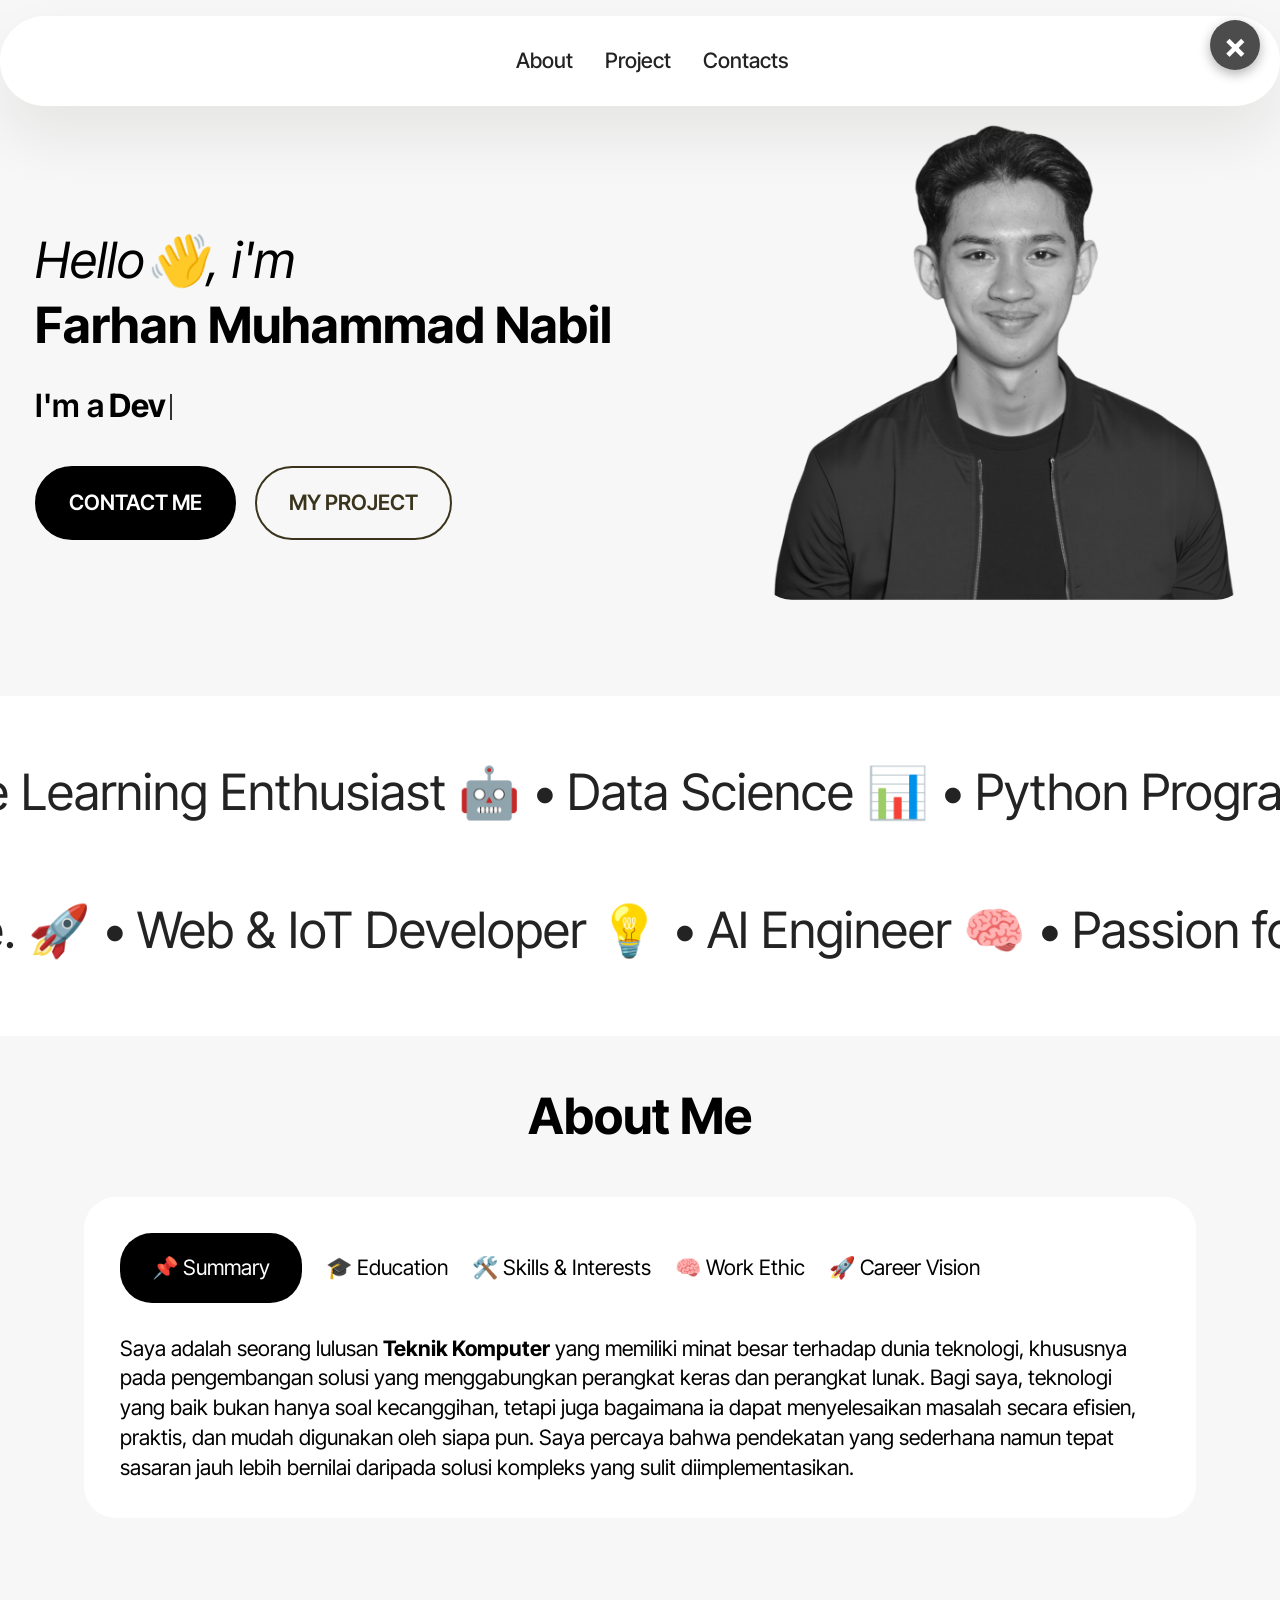
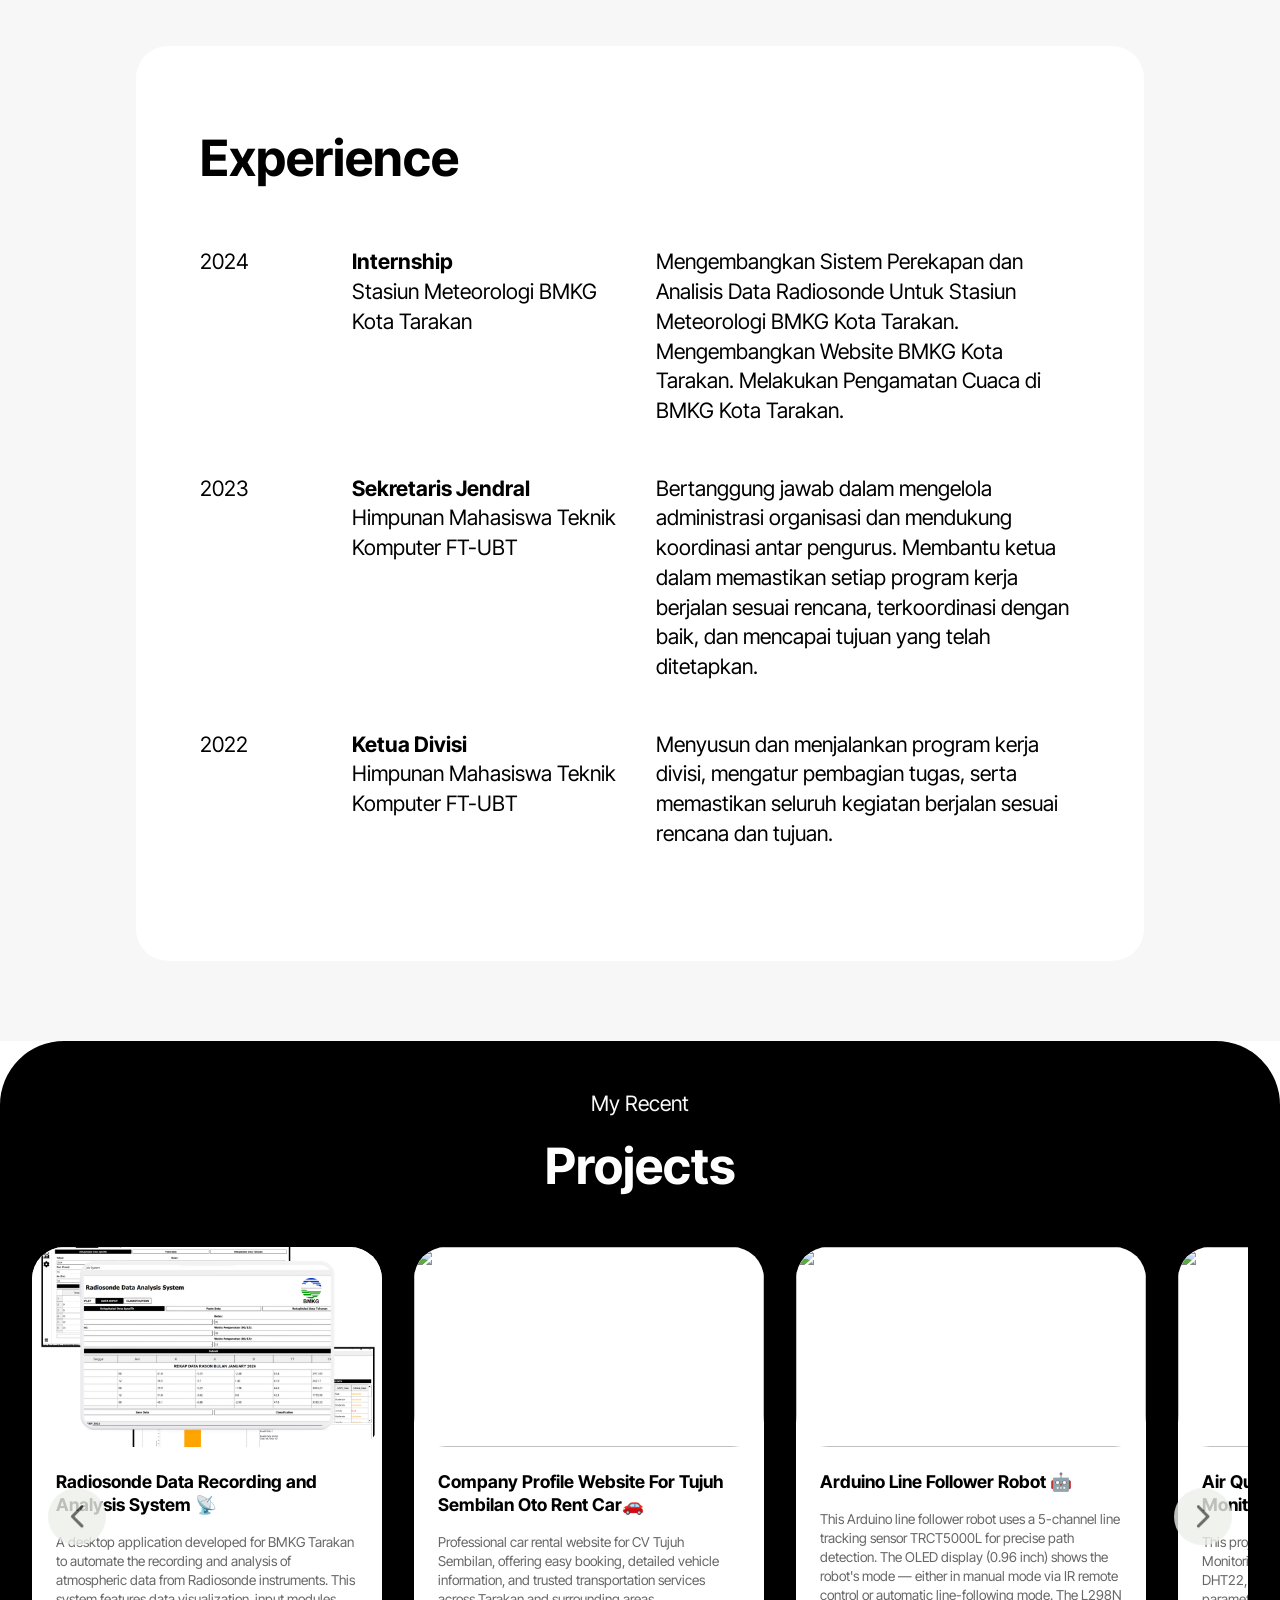
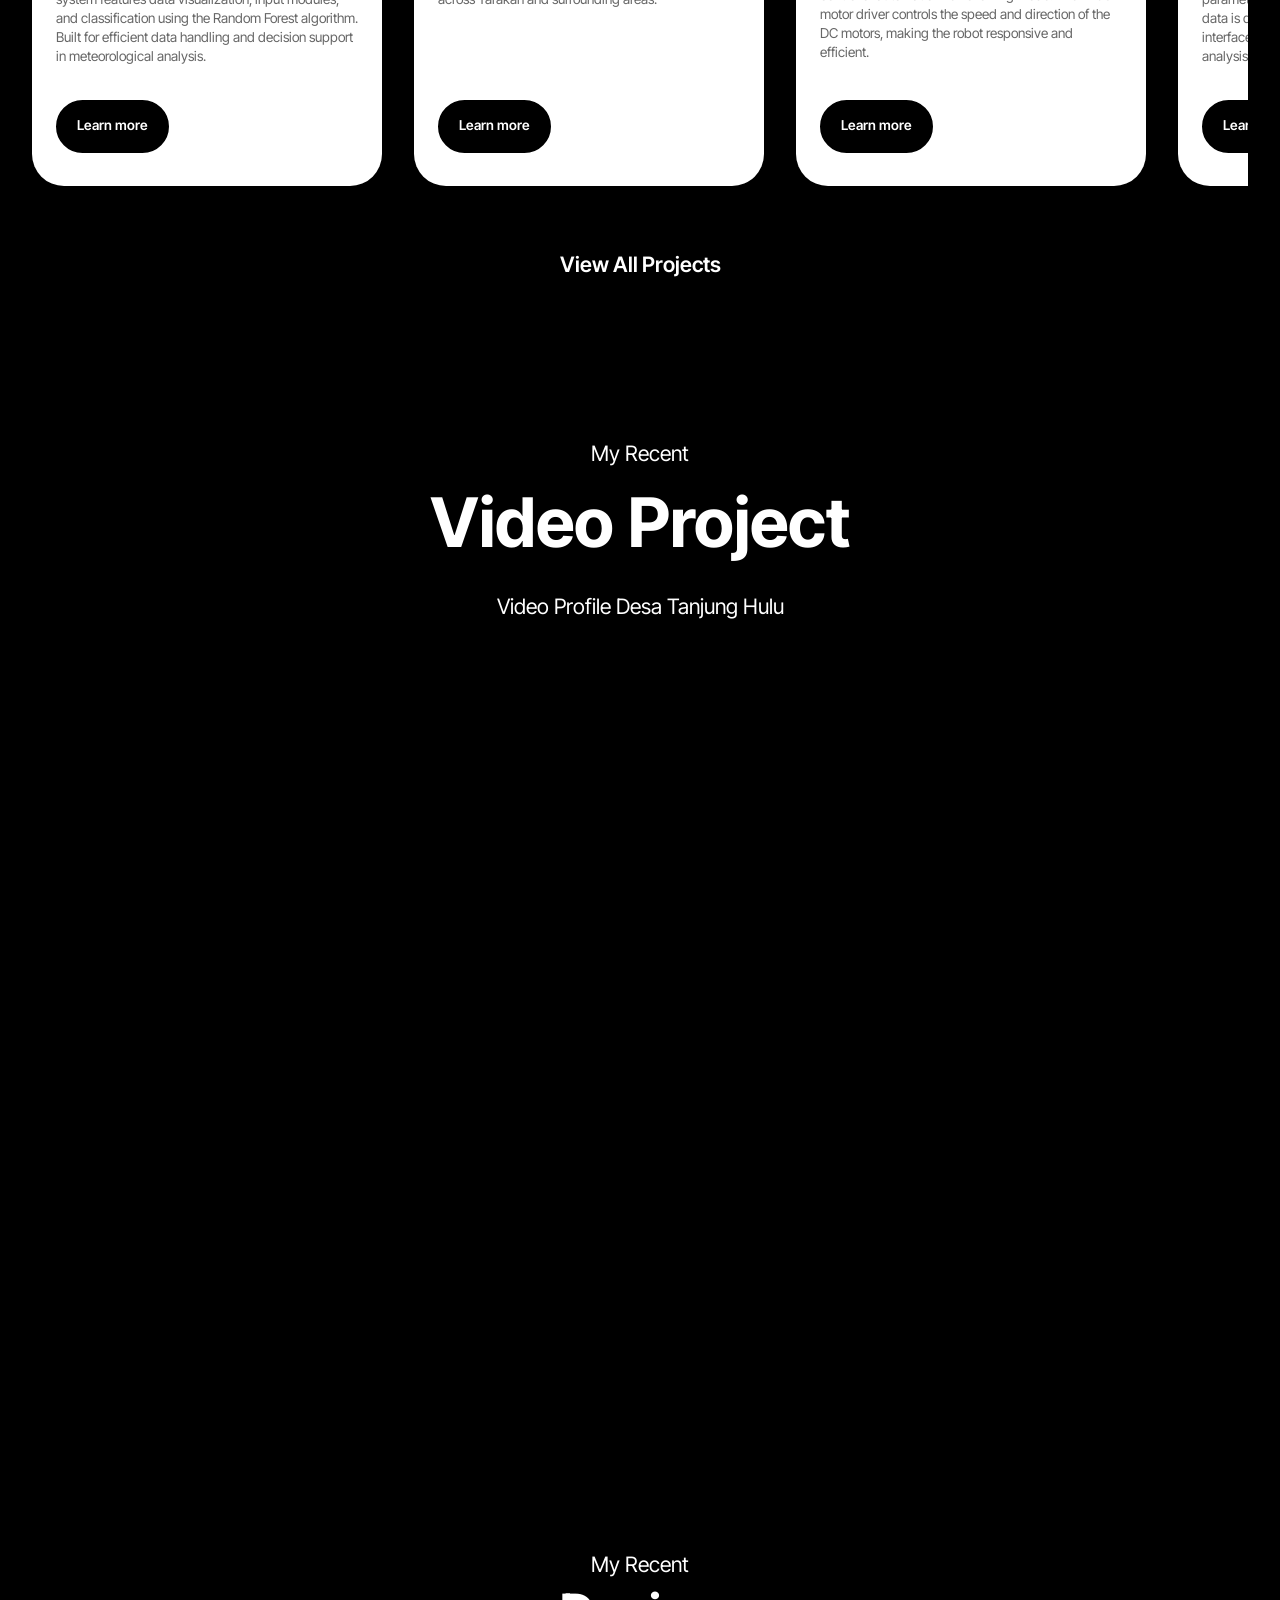
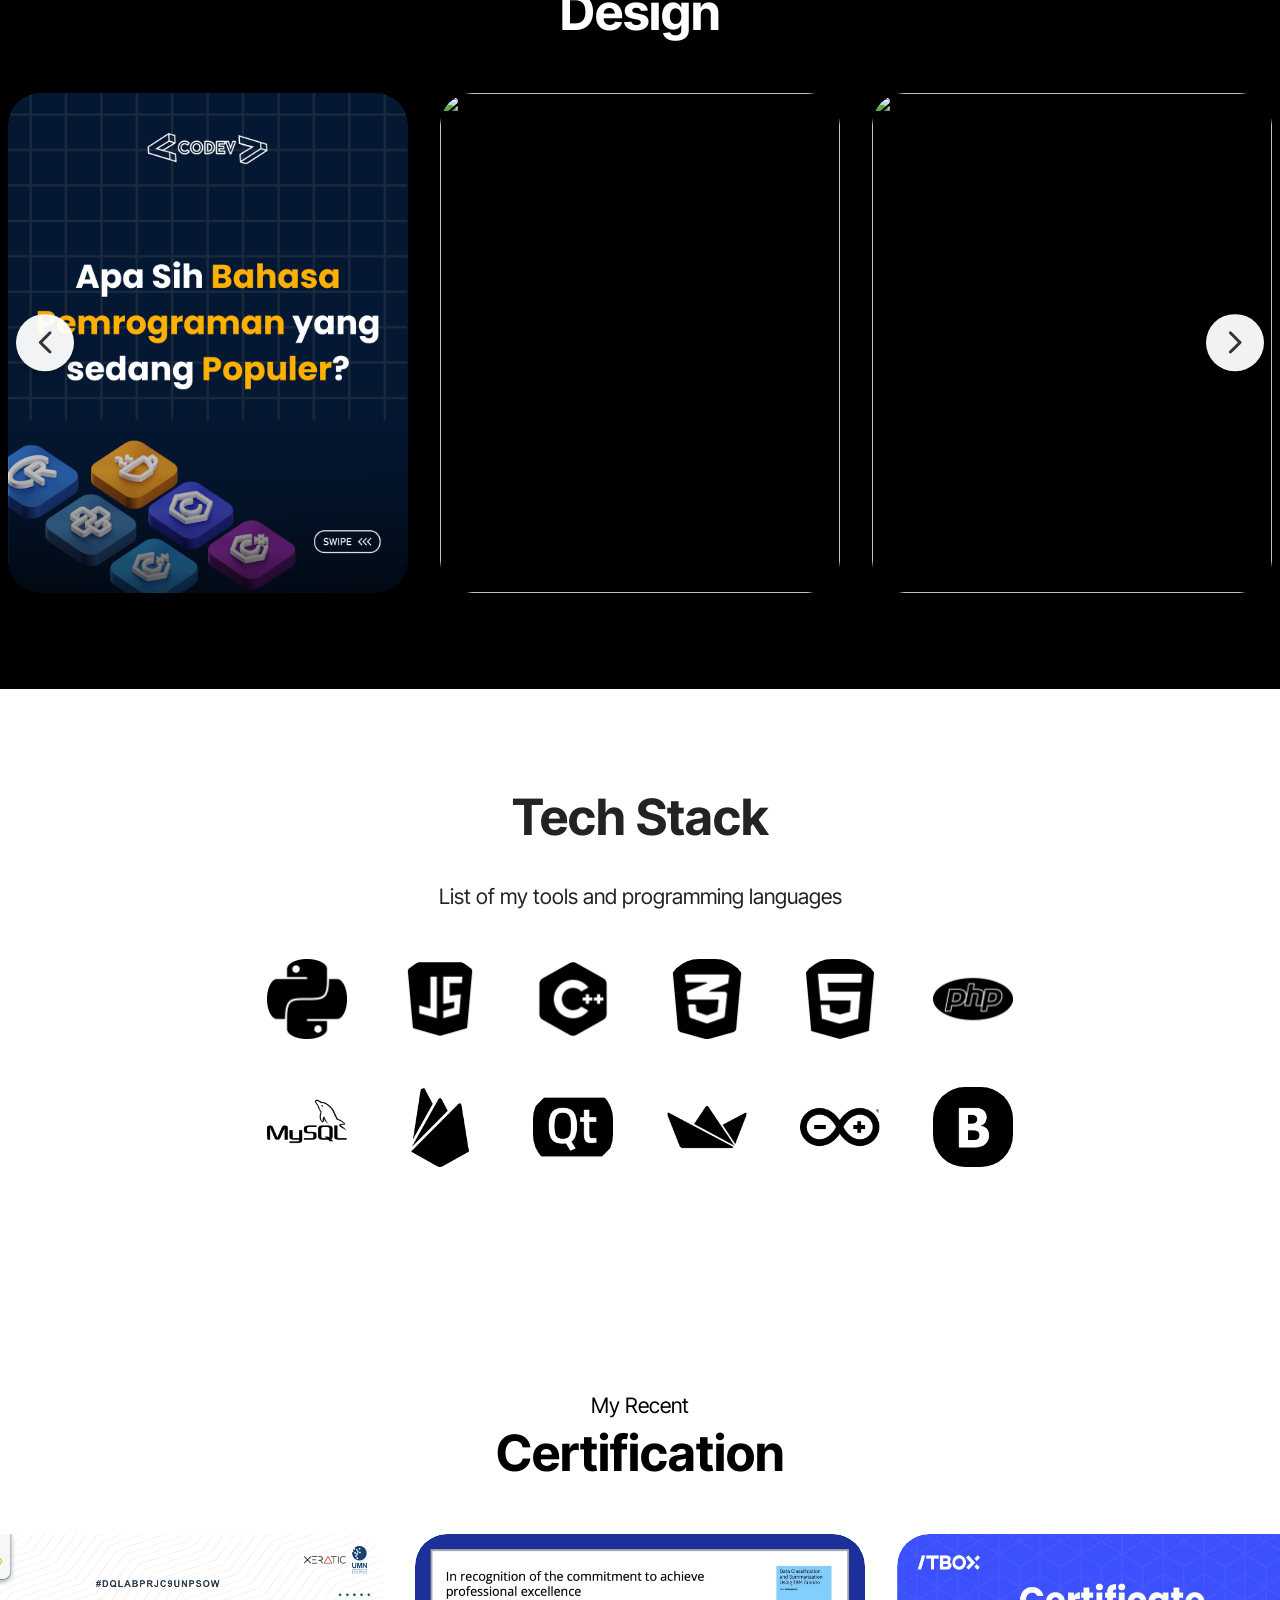
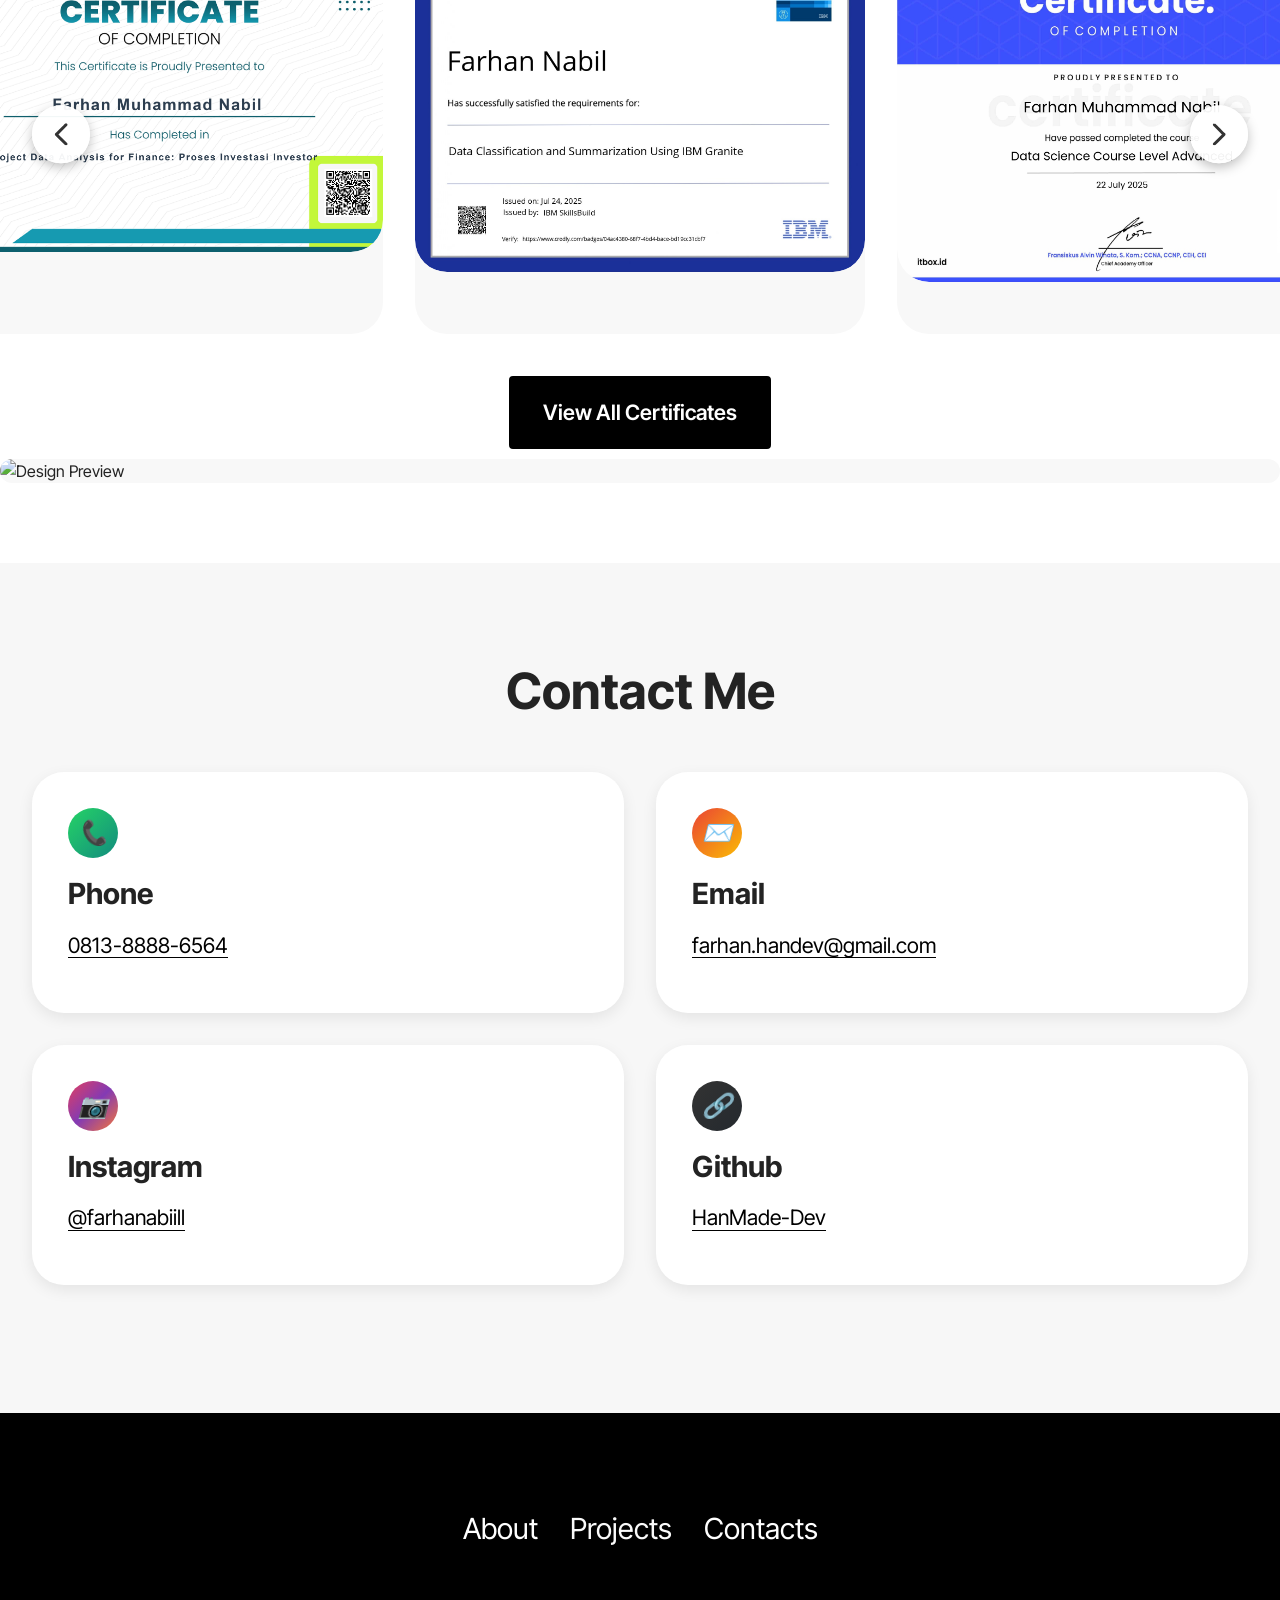
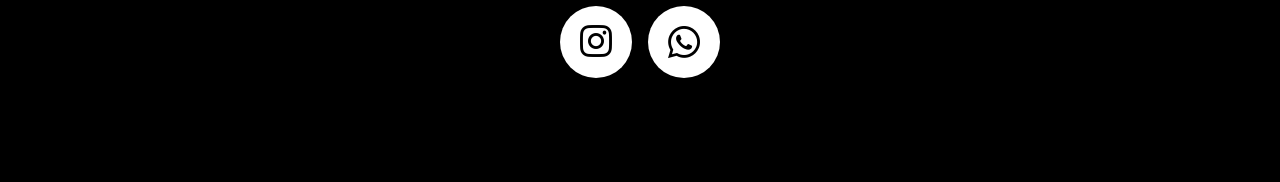
==== commit 52a07537: "Update index.html" ====
--- a/index.html
+++ b/index.html
@@ -455,7 +455,7 @@
                 <div class="embla position-relative" data-skip-snaps="true" data-align="center" data-contain-scroll="trimSnaps" data-loop="true" data-auto-play-interval="5" data-draggable="true">
                     <div class="embla__viewport">
                         <div class="embla__container">
-                            <div class="embla__slide slider-image item" style="margin-left: 1rem; margin-right: 1rem;" onclick="openDesignPopup(this)">
+                            <div class="embla__slide slider-image item" style="margin-left: 1rem; margin-right: 1rem;" onclick="openDesignModal('assets/images/IG/1.png')">
                                 <div class="slide-content">
                                     <div class="item-img">
                                         <div class="item-wrapper">
@@ -464,7 +464,7 @@
                                     </div>
                                 </div>
                             </div>
-                            <div class="embla__slide slider-image item" style="margin-left: 1rem; margin-right: 1rem;" onclick="openDesignPopup(this)">
+                            <div class="embla__slide slider-image item" style="margin-left: 1rem; margin-right: 1rem;" onclick="openDesignModal('assets/images/IG/2.png')">
                                 <div class="slide-content">
                                     <div class="item-img">
                                         <div class="item-wrapper">
@@ -473,7 +473,7 @@
                                     </div>
                                 </div>
                             </div>
-                            <div class="embla__slide slider-image item" style="margin-left: 1rem; margin-right: 1rem;" onclick="openDesignPopup(this)">
+                            <div class="embla__slide slider-image item" style="margin-left: 1rem; margin-right: 1rem;" onclick="openDesignModal('assets/images/IG/3.png')">
                                 <div class="slide-content">
                                     <div class="item-img">
                                         <div class="item-wrapper">
@@ -482,7 +482,7 @@
                                     </div>
                                 </div>
                             </div>
-                            <div class="embla__slide slider-image item" style="margin-left: 1rem; margin-right: 1rem;" onclick="openDesignPopup(this)">
+                            <div class="embla__slide slider-image item" style="margin-left: 1rem; margin-right: 1rem;" onclick="openDesignModal('assets/images/IG/4.png')">
                                 <div class="slide-content">
                                     <div class="item-img">
                                         <div class="item-wrapper">
@@ -491,7 +491,7 @@
                                     </div>
                                 </div>
                             </div>
-                            <div class="embla__slide slider-image item" style="margin-left: 1rem; margin-right: 1rem;" onclick="openDesignPopup(this)">
+                            <div class="embla__slide slider-image item" style="margin-left: 1rem; margin-right: 1rem;" onclick="openDesignModal('assets/images/IG/5.png')">
                                 <div class="slide-content">
                                     <div class="item-img">
                                         <div class="item-wrapper">
@@ -500,7 +500,7 @@
                                     </div>
                                 </div>
                             </div>
-                            <div class="embla__slide slider-image item" style="margin-left: 1rem; margin-right: 1rem;" onclick="openDesignPopup(this)">
+                            <div class="embla__slide slider-image item" style="margin-left: 1rem; margin-right: 1rem;" onclick="openDesignModal('assets/images/IG/6.png')">
                             <div class="slide-content">
                                 <div class="item-img">
                                     <div class="item-wrapper">
@@ -509,7 +509,7 @@
                                 </div>
                             </div>
                             </div>
-                            <div class="embla__slide slider-image item" style="margin-left: 1rem; margin-right: 1rem;" onclick="openDesignPopup(this)">
+                            <div class="embla__slide slider-image item" style="margin-left: 1rem; margin-right: 1rem;" onclick="openDesignModal('assets/images/IG/7.png')">
                             <div class="slide-content">
                                 <div class="item-img">
                                     <div class="item-wrapper">
@@ -518,7 +518,7 @@
                                 </div>
                             </div>
                             </div>
-                            <div class="embla__slide slider-image item" style="margin-left: 1rem; margin-right: 1rem;" onclick="openDesignPopup(this)">
+                            <div class="embla__slide slider-image item" style="margin-left: 1rem; margin-right: 1rem;" onclick="openDesignModal('assets/images/IG/8.png')">
                             <div class="slide-content">
                                 <div class="item-img">
                                     <div class="item-wrapper">
@@ -759,11 +759,11 @@
         </div>
     </div>
 
-    <!-- Design Popup -->
-    <div id="designPopup" class="design-popup" onclick="closeDesignPopup()">
-        <div class="design-popup-content" onclick="event.stopPropagation()">
-            <span class="design-close" onclick="closeDesignPopup()">&times;</span>
-            <img id="designPopupImg" src="" alt="Design Preview">
+    <!-- Design Modal -->
+    <div id="designModal" class="design-modal" onclick="closeDesignModal()">
+        <div class="design-modal-content">
+            <span class="design-close" onclick="closeDesignModal()">&times;</span>
+            <img id="designModalImg" src="" alt="Design Preview">
         </div>
     </div>
 </section>
@@ -926,18 +926,15 @@
         document.body.style.overflow = 'auto';
     }
 
-    // Design Popup Functions
-    function openDesignPopup(slideElement) {
-        event.stopPropagation();
-
-        const designImgSrc = slideElement.querySelector('.item-img img').src;
-        document.getElementById('designPopup').style.display = 'block';
-        document.getElementById('designPopupImg').src = designImgSrc;
+    // Design Modal Functions
+    function openDesignModal(src) {
+        document.getElementById('designModal').style.display = 'block';
+        document.getElementById('designModalImg').src = src;
         document.body.style.overflow = 'hidden';
     }
 
-    function closeDesignPopup() {
-        document.getElementById('designPopup').style.display = 'none';
+    function closeDesignModal() {
+        document.getElementById('designModal').style.display = 'none';
         document.body.style.overflow = 'auto';
     }
 
@@ -1301,9 +1298,9 @@
             closeProjectPopup();
         }
 
-        const designPopup = document.getElementById('designPopup');
-        if (event.target == designPopup) {
-            closeDesignPopup();
+        const designModal = document.getElementById('designModal');
+        if (event.target == designModal) {
+            closeDesignModal();
         }
     }
 
@@ -1312,7 +1309,7 @@
         if (event.key === 'Escape') {
             closeCertModal();
             closeProjectPopup();
-            closeDesignPopup();
+            closeDesignModal();
         }
     });
     </script>
--- a/assets/css/additional.css
+++ b/assets/css/additional.css
@@ -1783,13 +1783,13 @@
   display: flex;
   justify-content: center;
   position: relative;
-  min-width: 490px;
-  max-width: 490px;
+  min-width: 400px;
+  max-width: 400px;
 }
 @media (max-width: 768px) {
   .cid-uQ5ZJDKY7d .embla__slide {
-    min-width: 100%;
-    max-width: 100%;
+    min-width: 300px;
+    max-width: 300px;
     margin-left: 1rem !important;
     margin-right: 1rem !important;
   }
@@ -1928,7 +1928,7 @@
 .cid-uQ5ZJDKY7d img,
 .cid-uQ5ZJDKY7d .item-img {
   width: 100%;
-  height: 600px;
+  height: 500px;
   object-fit: cover;
 }
 .cid-uQ5ZJDKY7d .item-wrapper {
@@ -2182,7 +2182,16 @@
   height: 100%;
   background: #ffffff;
   padding: 2.25rem;
-}
+  border-radius: 15px;
+  box-shadow: 0 5px 15px rgba(0, 0, 0, 0.08);
+  transition: all 0.3s ease;
+}
+
+.cid-uQ4pZw10ps .item .item-wrapper:hover {
+  transform: translateY(-5px);
+  box-shadow: 0 10px 30px rgba(0, 0, 0, 0.15);
+}
+
 @media (min-width: 992px) and (max-width: 1200px) {
   .cid-uQ4pZw10ps .item .item-wrapper {
     padding: 2rem 1.5rem;
@@ -2195,6 +2204,47 @@
 }
 .cid-uQ4pZw10ps .content-head {
   max-width: 800px;
+}
+
+/* Contact Icons */
+.contact-icon {
+  width: 50px;
+  height: 50px;
+  border-radius: 50%;
+  display: flex;
+  align-items: center;
+  justify-content: center;
+  margin-bottom: 1rem;
+  font-size: 1.5rem;
+  color: white;
+  transition: all 0.3s ease;
+}
+
+.contact-icon.phone {
+  background: linear-gradient(135deg, #25D366, #128C7E);
+}
+
+.contact-icon.email {
+  background: linear-gradient(135deg, #EA4335, #FBBC04);
+}
+
+.contact-icon.instagram {
+  background: linear-gradient(135deg, #E4405F, #833AB4, #F77737);
+}
+
+.contact-icon.github {
+  background: linear-gradient(135deg, #333, #24292e);
+}
+
+.contact-icon:hover {
+  transform: scale(1.1);
+  box-shadow: 0 5px 15px rgba(0, 0, 0, 0.2);
+}
+
+.cid-uQ4pZw10ps .text-wrapper {
+  display: flex;
+  flex-direction: column;
+  align-items: flex-start;
 }
 
 .cid-uRqUgsWZp4 {
@@ -2203,140 +2253,185 @@
   background-color: #ffffff;
 }
 
-@media (min-width: 992px) {
-  .cid-uRqUgsWZp4 .carousel {
-    max-height: 600px;
-  }
-
-  .cid-uRqUgsWZp4 .carousel img {
-    height: 700px;
-    object-fit: cover;
-  }
-}
-
-@media (max-width: 991px) and (min-width: 768px) {
-  .cid-uRqUgsWZp4 .carousel {
-    min-height: 390px;
-  }
-
-  .cid-uRqUgsWZp4 .carousel img {
-    height: 390px;
-    object-fit: cover;
-  }
+.cid-uRqUgsWZp4 .fallback-image.disabled {
+  display: none;
+}
+.cid-uRqUgsWZp4 .fallback-image {
+  display: block;
+  background-size: cover;
+  background-position: center center;
+  width: 100%;
+  height: 100%;
+  position: absolute;
+  top: 0;
+}
+@media (min-width: 768px) {
+  .cid-uRqUgsWZp4 .container-fluid {
+    padding: 0;
+  }
+}
+.cid-uRqUgsWZp4 .embla__slide {
+  display: flex;
+  justify-content: center;
+  position: relative;
+  min-width: 450px;
+  max-width: 450px;
+}
+@media (max-width: 768px) {
+  .cid-uRqUgsWZp4 .embla__slide {
+    min-width: 320px;
+    max-width: 320px;
+    margin-left: 1rem !important;
+    margin-right: 1rem !important;
+  }
+}
+.cid-uRqUgsWZp4 .embla__button {
+  background-color: rgba(255, 255, 255, 0.95) !important;
+  border: none !important;
+  width: 3.6rem !important;
+  height: 3.6rem !important;
+  border-radius: 50% !important;
+  display: flex !important;
+  align-items: center !important;
+  justify-content: center !important;
+  cursor: pointer !important;
+  box-shadow: 0 4px 12px rgba(0, 0, 0, 0.25) !important;
+  padding: 0 !important;
+  z-index: 999 !important;
+  color: #333 !important;
+  transition: all 0.3s ease !important;
+  position: absolute !important;
+  opacity: 1 !important;
+  visibility: visible !important;
+}
+
+.cid-uRqUgsWZp4 .embla__button:hover {
+  background-color: rgba(255, 255, 255, 1) !important;
+  transform: scale(1.1) !important;
+  box-shadow: 0 6px 16px rgba(0, 0, 0, 0.3) !important;
+}
+
+.cid-uRqUgsWZp4 .embla__button:disabled {
+  opacity: 0.5 !important;
+  cursor: not-allowed !important;
+}
+
+.cid-uRqUgsWZp4 .embla__button__svg {
+  width: 1.4rem !important;
+  height: 1.4rem !important;
+  display: block !important;
+  fill: currentColor !important;
+}
+
+.cid-uRqUgsWZp4 .embla__button--prev {
+  left: 1rem !important;
+  top: 50% !important;
+  transform: translateY(-50%) !important;
+}
+
+.cid-uRqUgsWZp4 .embla__button--next {
+  right: 1rem !important;
+  top: 50% !important;
+  transform: translateY(-50%) !important;
 }
 
 @media (max-width: 767px) {
-  .cid-uRqUgsWZp4 .carousel {
-    min-height: 330px;
-  }
-
-  .cid-uRqUgsWZp4 .carousel img {
-    height: 330px;
-    object-fit: cover;
-  }
-
-  .cid-uRqUgsWZp4 .container .carousel-control {
-    margin-bottom: 0;
-  }
-
-  .cid-uRqUgsWZp4 .content-slider-wrap {
-    width: 100% !important;
-  }
-}
-
-.cid-uRqUgsWZp4 .carousel,
-.cid-uRqUgsWZp4 .carousel-inner {
-  display: flex;
-  align-items: center;
-}
-
-.cid-uRqUgsWZp4 .item-wrapper {
-  width: 100%;
+  .cid-uRqUgsWZp4 .embla__button--prev {
+    left: 0.5rem !important;
+    top: 50% !important;
+    transform: translateY(-50%) !important;
+  }
+  
+  .cid-uRqUgsWZp4 .embla__button--next {
+    right: 0.5rem !important;
+    top: 50% !important;
+    transform: translateY(-50%) !important;
+  }
+}
+
+.cid-uRqUgsWZp4 .embla {
+  position: relative !important;
+  width: 100% !important;
+  z-index: 1 !important;
+}
+
+.cid-uRqUgsWZp4 .embla__viewport {
+  overflow: hidden;
+  width: 100%;
+}
+
+.cid-uRqUgsWZp4 .embla__viewport.is-draggable {
+  cursor: grab;
+}
+
+.cid-uRqUgsWZp4 .embla__viewport.is-dragging {
+  cursor: grabbing;
+}
+
+.cid-uRqUgsWZp4 .embla__slide a {
+  cursor: grab;
+  user-select: none;
+}
+
+.cid-uRqUgsWZp4 .embla__slide a:active {
+  cursor: grabbing;
+}
+
+.cid-uRqUgsWZp4 .embla__container {
+  touch-action: pan-y pinch-zoom;
+  backface-visibility: hidden;
+}
+
+.cid-uRqUgsWZp4 .embla__slide {
+  transform: translate3d(0, 0, 0);
+  backface-visibility: hidden;
+}
+
+.cid-uRqUgsWZp4 .embla__container {
+  display: flex;
+  user-select: none;
+  -webkit-touch-callout: none;
+  -khtml-user-select: none;
+  -webkit-tap-highlight-color: transparent;
 }
 
 .cid-uRqUgsWZp4 .item-menu-overlay {
   border-radius: 2rem;
 }
-
-.cid-uRqUgsWZp4 .carousel-control {
-  position: absolute;
-  top: 50%;
-  transform: translateY(-50%);
-  width: 3.6rem;
-  height: 3.6rem;
-  background-color: transparent;
-  border: none;
-  border-radius: 50%;
-  display: flex;
-  align-items: center;
-  justify-content: center;
-  cursor: pointer;
-  box-shadow: inset 0 0 0 0.2rem #000;
-  color: #000;
-  z-index: 2;
-  transition: background-color 0.2s ease;
-}
-
-.cid-uRqUgsWZp4 .carousel-control:hover {
-  background: rgba(0, 0, 0, 0.1);
-}
-
-.cid-uRqUgsWZp4 .carousel-control-prev {
-  left: 1rem;
-}
-
-.cid-uRqUgsWZp4 .carousel-control-next {
-  right: 1rem;
-}
-
-.cid-uRqUgsWZp4 .carousel-control svg {
-  width: 1.4rem;
-  height: 1.4rem;
-  fill: currentColor;
-}
-
-@media (max-width: 767px) {
-  .cid-uRqUgsWZp4 .carousel-control {
-    top: 50%;
-    transform: translateY(-50%);
-  }
-}
-
-/* Indikator */
-.cid-uRqUgsWZp4 .carousel-indicators {
-  position: absolute;
-  bottom: 0;
-  margin-bottom: 1.5rem !important;
-  display: flex;
-  justify-content: center;
-  gap: 6px;
-}
-
-.cid-uRqUgsWZp4 .carousel-indicators li {
-  width: 15px;
-  height: 15px;
-  background-color: rgba(0, 0, 0, 0.5);
-  border: 2px solid #fff;
-  border-radius: 50%;
-  opacity: 0.5;
-  transition: opacity 0.3s;
-}
-
-.cid-uRqUgsWZp4 .carousel-indicators li.active,
-.cid-uRqUgsWZp4 .carousel-indicators li:hover {
-  opacity: 0.9;
-}
-
-.cid-uRqUgsWZp4 .carousel-indicators li::after,
-.cid-uRqUgsWZp4 .carousel-indicators li::before {
-  content: none;
-}
-
-@media (max-width: 768px) {
-  .cid-uRqUgsWZp4 .carousel-indicators {
-    display: none !important;
-  }
-}
+.cid-uRqUgsWZp4 .section-title {
+  color: #000000;
+}
+.cid-uRqUgsWZp4 .section-subtitle {
+  color: #000000;
+}
+.cid-uRqUgsWZp4 .box {
+  color: #000000;
+}
+.cid-uRqUgsWZp4 .slide-content {
+  position: relative;
+  border-radius: 4px;
+  height: 100%;
+  width: 100%;
+  display: flex;
+  overflow: hidden;
+  flex-flow: column nowrap;
+}
+.cid-uRqUgsWZp4 img,
+.cid-uRqUgsWZp4 .item-img {
+  width: 100%;
+  height: 320px;
+  object-fit: contain;
+  background: #f8f8f8;
+  border-radius: 8px;
+}
+.cid-uRqUgsWZp4 .item-wrapper {
+  position: relative;
+}
+.cid-uRqUgsWZp4 .content-head {
+  max-width: 800px;
+}
+
+
 
 
 .cid-tJS9NNcTLZ {
@@ -2414,6 +2509,47 @@
 
 .rotate-left {
   transform: scaleX(-1);
+}
+
+/* Page Header Styles */
+.cid-certificates-header,
+.cid-projects-header {
+  padding-top: 8rem;
+  padding-bottom: 4rem;
+  background-color: #f7f7f7;
+}
+
+.cid-certificates-header .section-title,
+.cid-projects-header .section-title {
+  color: #000000;
+}
+
+.cid-certificates-header .text,
+.cid-projects-header .text {
+  color: #666666;
+}
+
+.cid-professional-certs,
+.cid-course-certs,
+.cid-featured-projects,
+.cid-github-repos {
+  padding-top: 4rem;
+  padding-bottom: 4rem;
+  background-color: #ffffff;
+}
+
+.cid-professional-certs .section-title,
+.cid-course-certs .section-title,
+.cid-featured-projects .section-title,
+.cid-github-repos .section-title {
+  color: #000000;
+}
+
+.cid-professional-certs .section-subtitle,
+.cid-course-certs .section-subtitle,
+.cid-featured-projects .section-subtitle,
+.cid-github-repos .section-subtitle {
+  color: #666666;
 }
 
 /* Certificate Modal Styles */
@@ -2644,8 +2780,10 @@
 }
 
 .cert-modal-content img {
-  max-width: 90%;
-  max-height: 90%;
+  max-width: 95%;
+  max-height: 95%;
+  width: auto;
+  height: auto;
   object-fit: contain;
   border-radius: 10px;
   box-shadow: 0 10px 30px rgba(0, 0, 0, 0.5);
@@ -2723,6 +2861,138 @@
   }
 }
 
+/* Certificate Card Styles */
+.certificate-card {
+  border: 1px solid #e0e0e0;
+  border-radius: 8px;
+  overflow: hidden;
+  transition: all 0.3s ease;
+  height: 100%;
+  display: flex;
+  flex-direction: column;
+}
+
+.certificate-card:hover {
+  transform: translateY(-5px);
+  box-shadow: 0 10px 25px rgba(0,0,0,0.1);
+}
+
+.certificate-card .certificate-img {
+  height: 250px;
+  overflow: hidden;
+}
+
+.certificate-card .certificate-img img {
+  width: 100%;
+  height: 100%;
+  object-fit: cover;
+  transition: all 0.3s ease;
+}
+
+.certificate-card .certificate-img img:hover {
+  transform: scale(1.05);
+}
+
+.certificate-card .certificate-content {
+  padding: 20px;
+  flex-grow: 1;
+  display: flex;
+  flex-direction: column;
+}
+
+.certificate-card .certificate-title {
+  margin-bottom: 15px;
+}
+
+/* Repository Card Styles */
+.repo-card {
+  transition: all 0.3s ease;
+}
+
+.repo-card:hover {
+  transform: translateY(-5px);
+  box-shadow: 0 10px 25px rgba(0,0,0,0.1);
+}
+
+/* Certification Section Embla Styles */
+.cid-uRqUgsWZp4 .embla {
+  position: relative;
+  width: 100%;
+}
+
+.cid-uRqUgsWZp4 .embla__viewport {
+  overflow: hidden;
+  width: 100%;
+}
+
+.cid-uRqUgsWZp4 .embla__viewport.is-draggable {
+  cursor: grab;
+}
+
+.cid-uRqUgsWZp4 .embla__viewport.is-dragging {
+  cursor: grabbing;
+}
+
+.cid-uRqUgsWZp4 .embla__container {
+  display: flex;
+  user-select: none;
+  -webkit-touch-callout: none;
+  -khtml-user-select: none;
+  -webkit-tap-highlight-color: transparent;
+}
+
+.cid-uRqUgsWZp4 .embla__slide {
+  cursor: pointer;
+}
+
+.cid-uRqUgsWZp4 .item-img {
+  width: 100%;
+  height: 400px;
+  object-fit: cover;
+}
+
+.cid-uRqUgsWZp4 .item-wrapper {
+  position: relative;
+  border-radius: 8px;
+  overflow: hidden;
+}
+
+.cid-uRqUgsWZp4 img {
+  width: 100%;
+  height: 100%;
+  object-fit: cover;
+  transition: all 0.3s ease;
+}
+
+.cid-uRqUgsWZp4 .embla__slide:hover img {
+  transform: scale(1.05);
+}
+
+.cid-uRqUgsWZp4 .embla__button--prev {
+  position: absolute;
+  left: 0;
+  top: 50%;
+  transform: translateY(-50%);
+  margin-left: 1rem;
+}
+
+.cid-uRqUgsWZp4 .embla__button--next {
+  position: absolute;
+  right: 0;
+  top: 50%;
+  transform: translateY(-50%);
+  margin-right: 1rem;
+}
+
+@media (max-width: 767px) {
+  .cid-uRqUgsWZp4 .embla__button--prev,
+  .cid-uRqUgsWZp4 .embla__button--next {
+    top: auto;
+    bottom: 1rem;
+    transform: none;
+  }
+}
+
 /* Project Modal Styles */
 .project-modal {
   display: none;
--- a/assets/css/additional.css
+++ b/assets/css/additional.css
@@ -1783,13 +1783,13 @@
   display: flex;
   justify-content: center;
   position: relative;
-  min-width: 490px;
-  max-width: 490px;
+  min-width: 400px;
+  max-width: 400px;
 }
 @media (max-width: 768px) {
   .cid-uQ5ZJDKY7d .embla__slide {
-    min-width: 100%;
-    max-width: 100%;
+    min-width: 300px;
+    max-width: 300px;
     margin-left: 1rem !important;
     margin-right: 1rem !important;
   }
@@ -1928,7 +1928,7 @@
 .cid-uQ5ZJDKY7d img,
 .cid-uQ5ZJDKY7d .item-img {
   width: 100%;
-  height: 600px;
+  height: 500px;
   object-fit: cover;
 }
 .cid-uQ5ZJDKY7d .item-wrapper {
@@ -2182,7 +2182,16 @@
   height: 100%;
   background: #ffffff;
   padding: 2.25rem;
-}
+  border-radius: 15px;
+  box-shadow: 0 5px 15px rgba(0, 0, 0, 0.08);
+  transition: all 0.3s ease;
+}
+
+.cid-uQ4pZw10ps .item .item-wrapper:hover {
+  transform: translateY(-5px);
+  box-shadow: 0 10px 30px rgba(0, 0, 0, 0.15);
+}
+
 @media (min-width: 992px) and (max-width: 1200px) {
   .cid-uQ4pZw10ps .item .item-wrapper {
     padding: 2rem 1.5rem;
@@ -2195,6 +2204,47 @@
 }
 .cid-uQ4pZw10ps .content-head {
   max-width: 800px;
+}
+
+/* Contact Icons */
+.contact-icon {
+  width: 50px;
+  height: 50px;
+  border-radius: 50%;
+  display: flex;
+  align-items: center;
+  justify-content: center;
+  margin-bottom: 1rem;
+  font-size: 1.5rem;
+  color: white;
+  transition: all 0.3s ease;
+}
+
+.contact-icon.phone {
+  background: linear-gradient(135deg, #25D366, #128C7E);
+}
+
+.contact-icon.email {
+  background: linear-gradient(135deg, #EA4335, #FBBC04);
+}
+
+.contact-icon.instagram {
+  background: linear-gradient(135deg, #E4405F, #833AB4, #F77737);
+}
+
+.contact-icon.github {
+  background: linear-gradient(135deg, #333, #24292e);
+}
+
+.contact-icon:hover {
+  transform: scale(1.1);
+  box-shadow: 0 5px 15px rgba(0, 0, 0, 0.2);
+}
+
+.cid-uQ4pZw10ps .text-wrapper {
+  display: flex;
+  flex-direction: column;
+  align-items: flex-start;
 }
 
 .cid-uRqUgsWZp4 {
@@ -2203,140 +2253,185 @@
   background-color: #ffffff;
 }
 
-@media (min-width: 992px) {
-  .cid-uRqUgsWZp4 .carousel {
-    max-height: 600px;
-  }
-
-  .cid-uRqUgsWZp4 .carousel img {
-    height: 700px;
-    object-fit: cover;
-  }
-}
-
-@media (max-width: 991px) and (min-width: 768px) {
-  .cid-uRqUgsWZp4 .carousel {
-    min-height: 390px;
-  }
-
-  .cid-uRqUgsWZp4 .carousel img {
-    height: 390px;
-    object-fit: cover;
-  }
+.cid-uRqUgsWZp4 .fallback-image.disabled {
+  display: none;
+}
+.cid-uRqUgsWZp4 .fallback-image {
+  display: block;
+  background-size: cover;
+  background-position: center center;
+  width: 100%;
+  height: 100%;
+  position: absolute;
+  top: 0;
+}
+@media (min-width: 768px) {
+  .cid-uRqUgsWZp4 .container-fluid {
+    padding: 0;
+  }
+}
+.cid-uRqUgsWZp4 .embla__slide {
+  display: flex;
+  justify-content: center;
+  position: relative;
+  min-width: 450px;
+  max-width: 450px;
+}
+@media (max-width: 768px) {
+  .cid-uRqUgsWZp4 .embla__slide {
+    min-width: 320px;
+    max-width: 320px;
+    margin-left: 1rem !important;
+    margin-right: 1rem !important;
+  }
+}
+.cid-uRqUgsWZp4 .embla__button {
+  background-color: rgba(255, 255, 255, 0.95) !important;
+  border: none !important;
+  width: 3.6rem !important;
+  height: 3.6rem !important;
+  border-radius: 50% !important;
+  display: flex !important;
+  align-items: center !important;
+  justify-content: center !important;
+  cursor: pointer !important;
+  box-shadow: 0 4px 12px rgba(0, 0, 0, 0.25) !important;
+  padding: 0 !important;
+  z-index: 999 !important;
+  color: #333 !important;
+  transition: all 0.3s ease !important;
+  position: absolute !important;
+  opacity: 1 !important;
+  visibility: visible !important;
+}
+
+.cid-uRqUgsWZp4 .embla__button:hover {
+  background-color: rgba(255, 255, 255, 1) !important;
+  transform: scale(1.1) !important;
+  box-shadow: 0 6px 16px rgba(0, 0, 0, 0.3) !important;
+}
+
+.cid-uRqUgsWZp4 .embla__button:disabled {
+  opacity: 0.5 !important;
+  cursor: not-allowed !important;
+}
+
+.cid-uRqUgsWZp4 .embla__button__svg {
+  width: 1.4rem !important;
+  height: 1.4rem !important;
+  display: block !important;
+  fill: currentColor !important;
+}
+
+.cid-uRqUgsWZp4 .embla__button--prev {
+  left: 1rem !important;
+  top: 50% !important;
+  transform: translateY(-50%) !important;
+}
+
+.cid-uRqUgsWZp4 .embla__button--next {
+  right: 1rem !important;
+  top: 50% !important;
+  transform: translateY(-50%) !important;
 }
 
 @media (max-width: 767px) {
-  .cid-uRqUgsWZp4 .carousel {
-    min-height: 330px;
-  }
-
-  .cid-uRqUgsWZp4 .carousel img {
-    height: 330px;
-    object-fit: cover;
-  }
-
-  .cid-uRqUgsWZp4 .container .carousel-control {
-    margin-bottom: 0;
-  }
-
-  .cid-uRqUgsWZp4 .content-slider-wrap {
-    width: 100% !important;
-  }
-}
-
-.cid-uRqUgsWZp4 .carousel,
-.cid-uRqUgsWZp4 .carousel-inner {
-  display: flex;
-  align-items: center;
-}
-
-.cid-uRqUgsWZp4 .item-wrapper {
-  width: 100%;
+  .cid-uRqUgsWZp4 .embla__button--prev {
+    left: 0.5rem !important;
+    top: 50% !important;
+    transform: translateY(-50%) !important;
+  }
+  
+  .cid-uRqUgsWZp4 .embla__button--next {
+    right: 0.5rem !important;
+    top: 50% !important;
+    transform: translateY(-50%) !important;
+  }
+}
+
+.cid-uRqUgsWZp4 .embla {
+  position: relative !important;
+  width: 100% !important;
+  z-index: 1 !important;
+}
+
+.cid-uRqUgsWZp4 .embla__viewport {
+  overflow: hidden;
+  width: 100%;
+}
+
+.cid-uRqUgsWZp4 .embla__viewport.is-draggable {
+  cursor: grab;
+}
+
+.cid-uRqUgsWZp4 .embla__viewport.is-dragging {
+  cursor: grabbing;
+}
+
+.cid-uRqUgsWZp4 .embla__slide a {
+  cursor: grab;
+  user-select: none;
+}
+
+.cid-uRqUgsWZp4 .embla__slide a:active {
+  cursor: grabbing;
+}
+
+.cid-uRqUgsWZp4 .embla__container {
+  touch-action: pan-y pinch-zoom;
+  backface-visibility: hidden;
+}
+
+.cid-uRqUgsWZp4 .embla__slide {
+  transform: translate3d(0, 0, 0);
+  backface-visibility: hidden;
+}
+
+.cid-uRqUgsWZp4 .embla__container {
+  display: flex;
+  user-select: none;
+  -webkit-touch-callout: none;
+  -khtml-user-select: none;
+  -webkit-tap-highlight-color: transparent;
 }
 
 .cid-uRqUgsWZp4 .item-menu-overlay {
   border-radius: 2rem;
 }
-
-.cid-uRqUgsWZp4 .carousel-control {
-  position: absolute;
-  top: 50%;
-  transform: translateY(-50%);
-  width: 3.6rem;
-  height: 3.6rem;
-  background-color: transparent;
-  border: none;
-  border-radius: 50%;
-  display: flex;
-  align-items: center;
-  justify-content: center;
-  cursor: pointer;
-  box-shadow: inset 0 0 0 0.2rem #000;
-  color: #000;
-  z-index: 2;
-  transition: background-color 0.2s ease;
-}
-
-.cid-uRqUgsWZp4 .carousel-control:hover {
-  background: rgba(0, 0, 0, 0.1);
-}
-
-.cid-uRqUgsWZp4 .carousel-control-prev {
-  left: 1rem;
-}
-
-.cid-uRqUgsWZp4 .carousel-control-next {
-  right: 1rem;
-}
-
-.cid-uRqUgsWZp4 .carousel-control svg {
-  width: 1.4rem;
-  height: 1.4rem;
-  fill: currentColor;
-}
-
-@media (max-width: 767px) {
-  .cid-uRqUgsWZp4 .carousel-control {
-    top: 50%;
-    transform: translateY(-50%);
-  }
-}
-
-/* Indikator */
-.cid-uRqUgsWZp4 .carousel-indicators {
-  position: absolute;
-  bottom: 0;
-  margin-bottom: 1.5rem !important;
-  display: flex;
-  justify-content: center;
-  gap: 6px;
-}
-
-.cid-uRqUgsWZp4 .carousel-indicators li {
-  width: 15px;
-  height: 15px;
-  background-color: rgba(0, 0, 0, 0.5);
-  border: 2px solid #fff;
-  border-radius: 50%;
-  opacity: 0.5;
-  transition: opacity 0.3s;
-}
-
-.cid-uRqUgsWZp4 .carousel-indicators li.active,
-.cid-uRqUgsWZp4 .carousel-indicators li:hover {
-  opacity: 0.9;
-}
-
-.cid-uRqUgsWZp4 .carousel-indicators li::after,
-.cid-uRqUgsWZp4 .carousel-indicators li::before {
-  content: none;
-}
-
-@media (max-width: 768px) {
-  .cid-uRqUgsWZp4 .carousel-indicators {
-    display: none !important;
-  }
-}
+.cid-uRqUgsWZp4 .section-title {
+  color: #000000;
+}
+.cid-uRqUgsWZp4 .section-subtitle {
+  color: #000000;
+}
+.cid-uRqUgsWZp4 .box {
+  color: #000000;
+}
+.cid-uRqUgsWZp4 .slide-content {
+  position: relative;
+  border-radius: 4px;
+  height: 100%;
+  width: 100%;
+  display: flex;
+  overflow: hidden;
+  flex-flow: column nowrap;
+}
+.cid-uRqUgsWZp4 img,
+.cid-uRqUgsWZp4 .item-img {
+  width: 100%;
+  height: 320px;
+  object-fit: contain;
+  background: #f8f8f8;
+  border-radius: 8px;
+}
+.cid-uRqUgsWZp4 .item-wrapper {
+  position: relative;
+}
+.cid-uRqUgsWZp4 .content-head {
+  max-width: 800px;
+}
+
+
 
 
 .cid-tJS9NNcTLZ {
@@ -2414,6 +2509,47 @@
 
 .rotate-left {
   transform: scaleX(-1);
+}
+
+/* Page Header Styles */
+.cid-certificates-header,
+.cid-projects-header {
+  padding-top: 8rem;
+  padding-bottom: 4rem;
+  background-color: #f7f7f7;
+}
+
+.cid-certificates-header .section-title,
+.cid-projects-header .section-title {
+  color: #000000;
+}
+
+.cid-certificates-header .text,
+.cid-projects-header .text {
+  color: #666666;
+}
+
+.cid-professional-certs,
+.cid-course-certs,
+.cid-featured-projects,
+.cid-github-repos {
+  padding-top: 4rem;
+  padding-bottom: 4rem;
+  background-color: #ffffff;
+}
+
+.cid-professional-certs .section-title,
+.cid-course-certs .section-title,
+.cid-featured-projects .section-title,
+.cid-github-repos .section-title {
+  color: #000000;
+}
+
+.cid-professional-certs .section-subtitle,
+.cid-course-certs .section-subtitle,
+.cid-featured-projects .section-subtitle,
+.cid-github-repos .section-subtitle {
+  color: #666666;
 }
 
 /* Certificate Modal Styles */
@@ -2644,8 +2780,10 @@
 }
 
 .cert-modal-content img {
-  max-width: 90%;
-  max-height: 90%;
+  max-width: 95%;
+  max-height: 95%;
+  width: auto;
+  height: auto;
   object-fit: contain;
   border-radius: 10px;
   box-shadow: 0 10px 30px rgba(0, 0, 0, 0.5);
@@ -2723,6 +2861,138 @@
   }
 }
 
+/* Certificate Card Styles */
+.certificate-card {
+  border: 1px solid #e0e0e0;
+  border-radius: 8px;
+  overflow: hidden;
+  transition: all 0.3s ease;
+  height: 100%;
+  display: flex;
+  flex-direction: column;
+}
+
+.certificate-card:hover {
+  transform: translateY(-5px);
+  box-shadow: 0 10px 25px rgba(0,0,0,0.1);
+}
+
+.certificate-card .certificate-img {
+  height: 250px;
+  overflow: hidden;
+}
+
+.certificate-card .certificate-img img {
+  width: 100%;
+  height: 100%;
+  object-fit: cover;
+  transition: all 0.3s ease;
+}
+
+.certificate-card .certificate-img img:hover {
+  transform: scale(1.05);
+}
+
+.certificate-card .certificate-content {
+  padding: 20px;
+  flex-grow: 1;
+  display: flex;
+  flex-direction: column;
+}
+
+.certificate-card .certificate-title {
+  margin-bottom: 15px;
+}
+
+/* Repository Card Styles */
+.repo-card {
+  transition: all 0.3s ease;
+}
+
+.repo-card:hover {
+  transform: translateY(-5px);
+  box-shadow: 0 10px 25px rgba(0,0,0,0.1);
+}
+
+/* Certification Section Embla Styles */
+.cid-uRqUgsWZp4 .embla {
+  position: relative;
+  width: 100%;
+}
+
+.cid-uRqUgsWZp4 .embla__viewport {
+  overflow: hidden;
+  width: 100%;
+}
+
+.cid-uRqUgsWZp4 .embla__viewport.is-draggable {
+  cursor: grab;
+}
+
+.cid-uRqUgsWZp4 .embla__viewport.is-dragging {
+  cursor: grabbing;
+}
+
+.cid-uRqUgsWZp4 .embla__container {
+  display: flex;
+  user-select: none;
+  -webkit-touch-callout: none;
+  -khtml-user-select: none;
+  -webkit-tap-highlight-color: transparent;
+}
+
+.cid-uRqUgsWZp4 .embla__slide {
+  cursor: pointer;
+}
+
+.cid-uRqUgsWZp4 .item-img {
+  width: 100%;
+  height: 400px;
+  object-fit: cover;
+}
+
+.cid-uRqUgsWZp4 .item-wrapper {
+  position: relative;
+  border-radius: 8px;
+  overflow: hidden;
+}
+
+.cid-uRqUgsWZp4 img {
+  width: 100%;
+  height: 100%;
+  object-fit: cover;
+  transition: all 0.3s ease;
+}
+
+.cid-uRqUgsWZp4 .embla__slide:hover img {
+  transform: scale(1.05);
+}
+
+.cid-uRqUgsWZp4 .embla__button--prev {
+  position: absolute;
+  left: 0;
+  top: 50%;
+  transform: translateY(-50%);
+  margin-left: 1rem;
+}
+
+.cid-uRqUgsWZp4 .embla__button--next {
+  position: absolute;
+  right: 0;
+  top: 50%;
+  transform: translateY(-50%);
+  margin-right: 1rem;
+}
+
+@media (max-width: 767px) {
+  .cid-uRqUgsWZp4 .embla__button--prev,
+  .cid-uRqUgsWZp4 .embla__button--next {
+    top: auto;
+    bottom: 1rem;
+    transform: none;
+  }
+}
+
 /* Project Modal Styles */
 .project-modal {
   display: none;
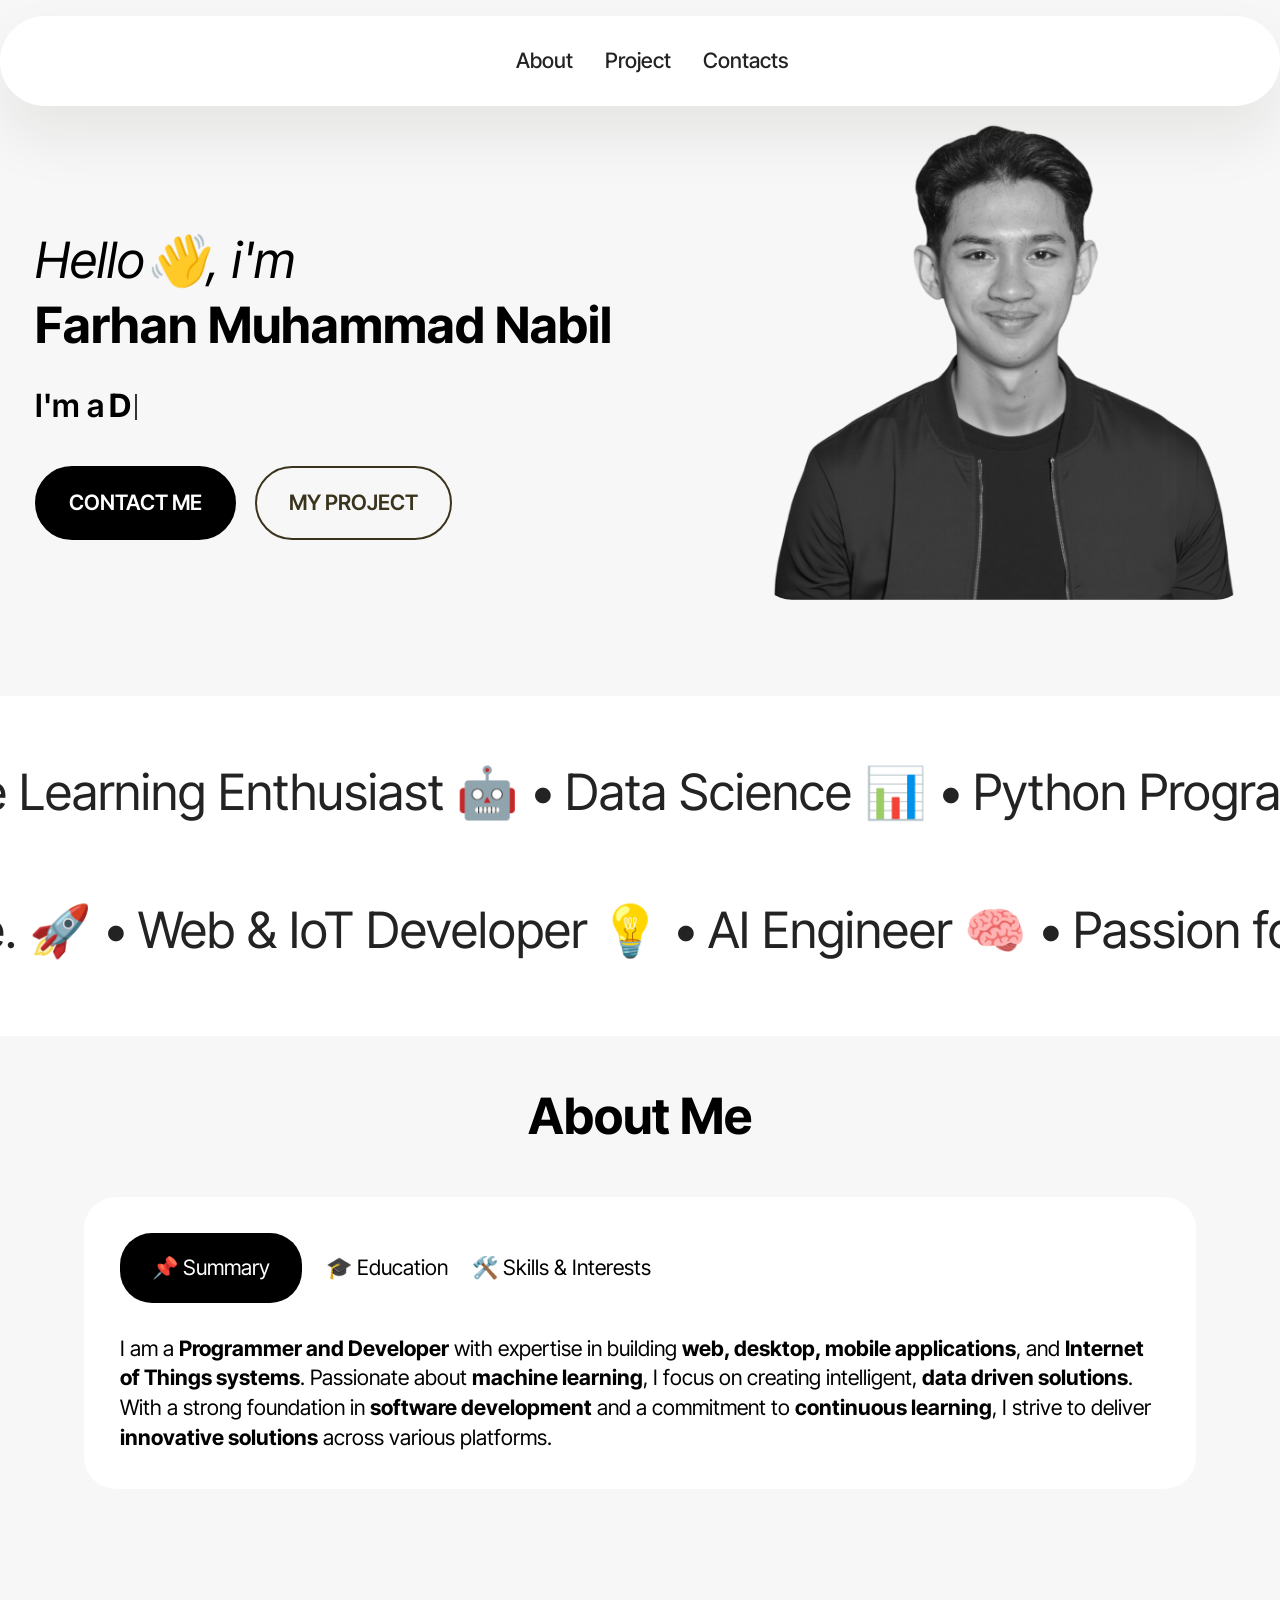
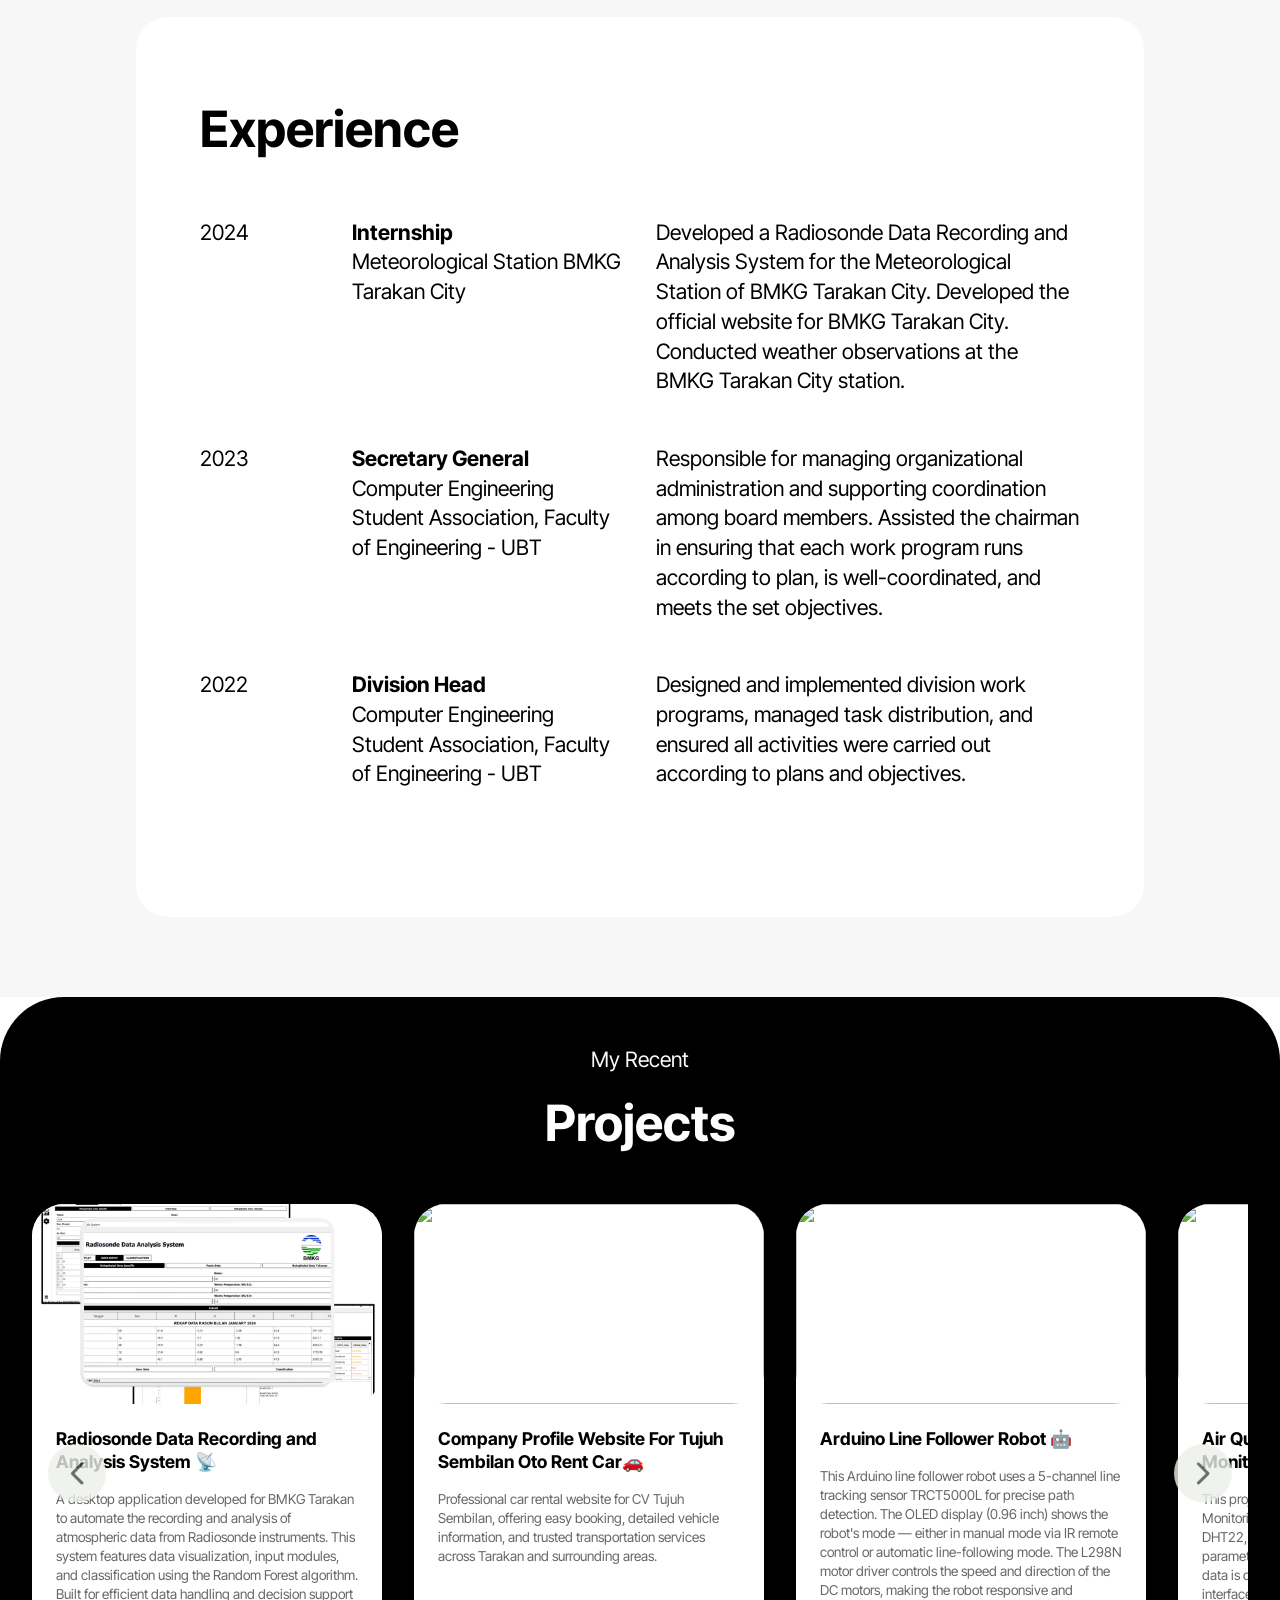
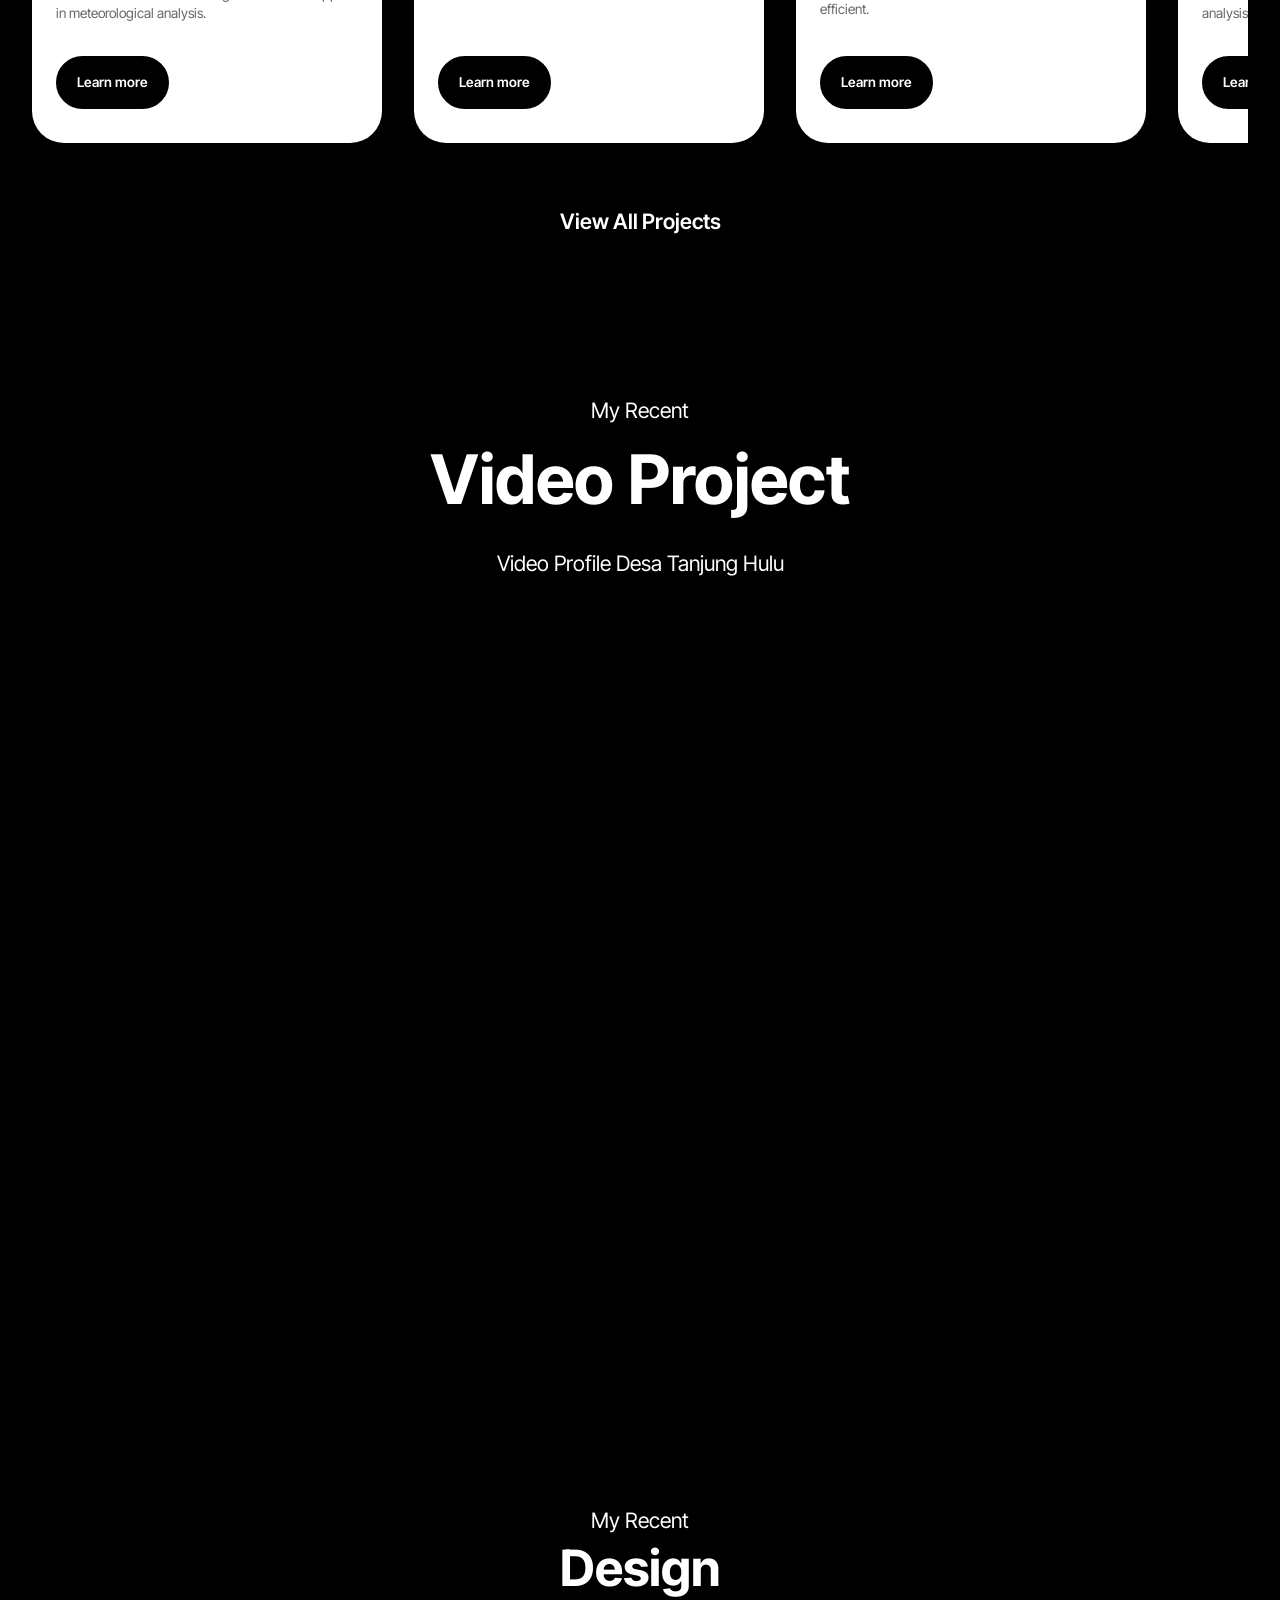
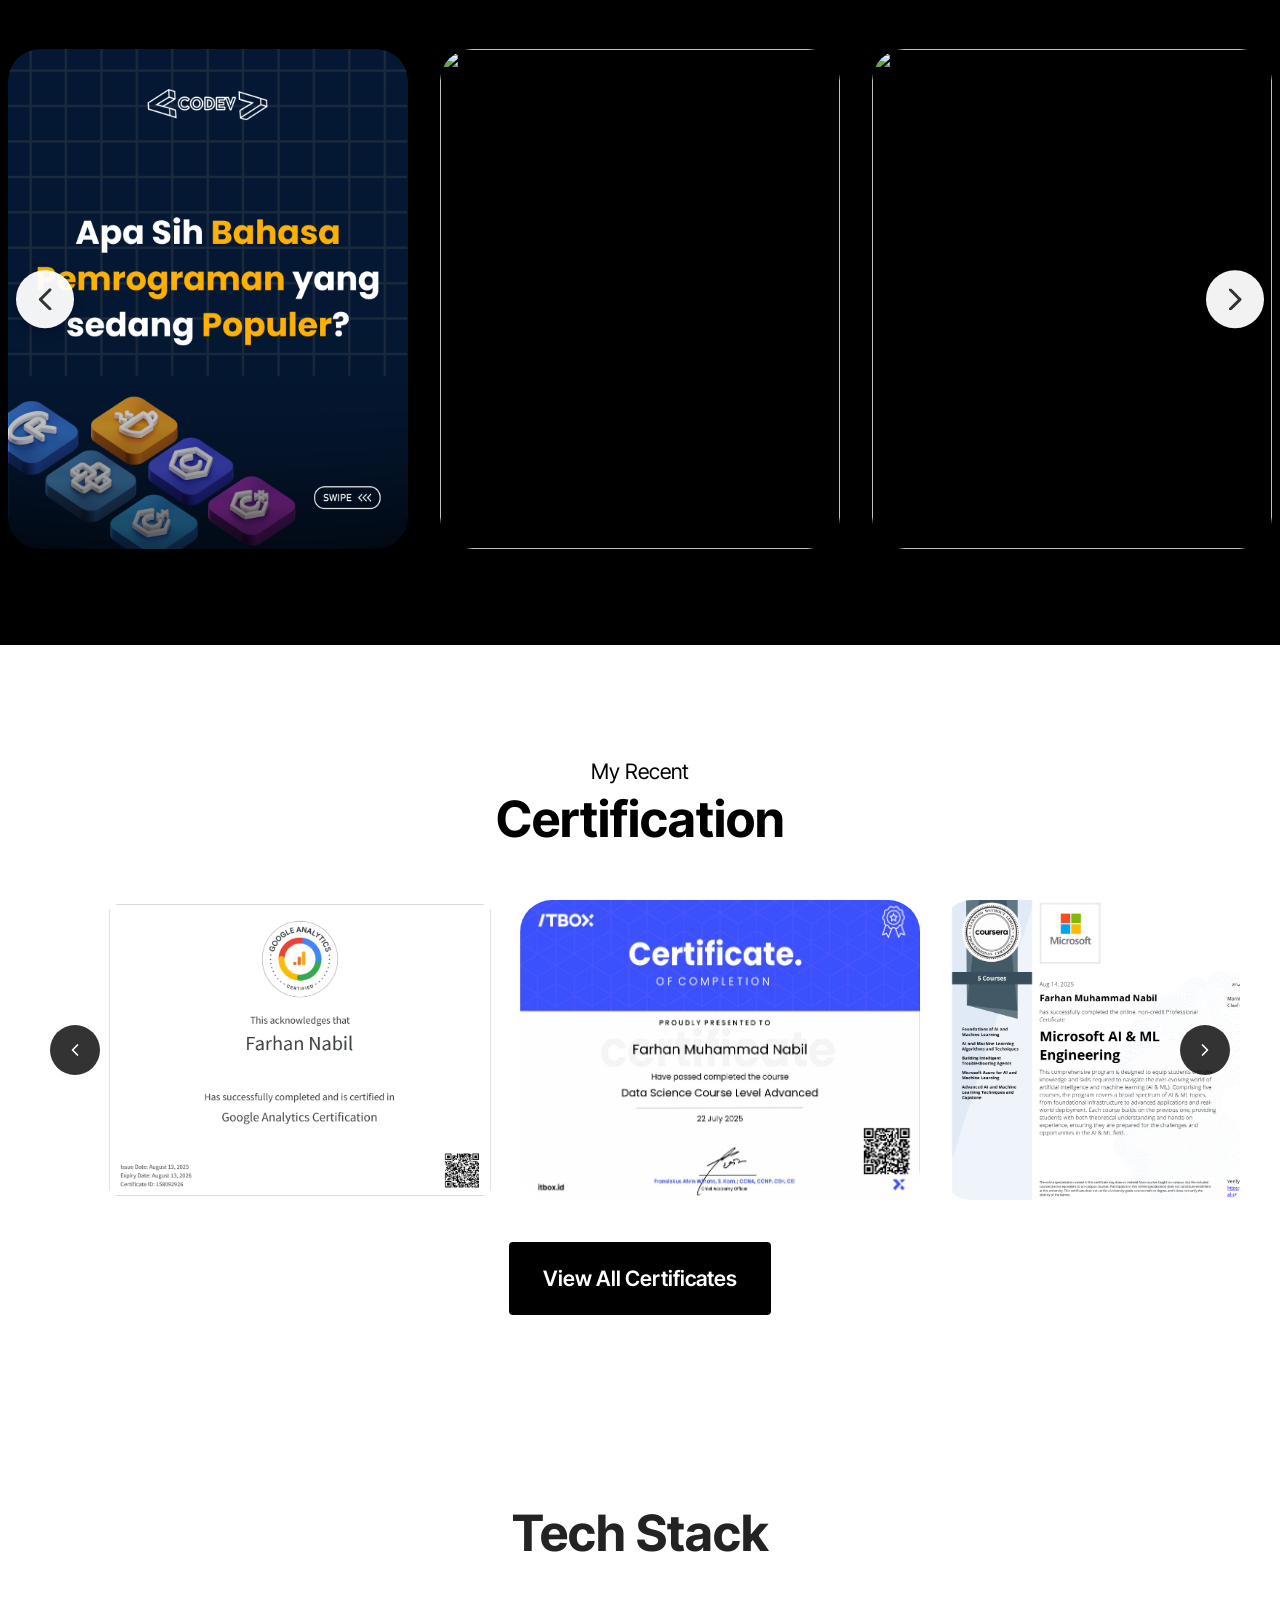
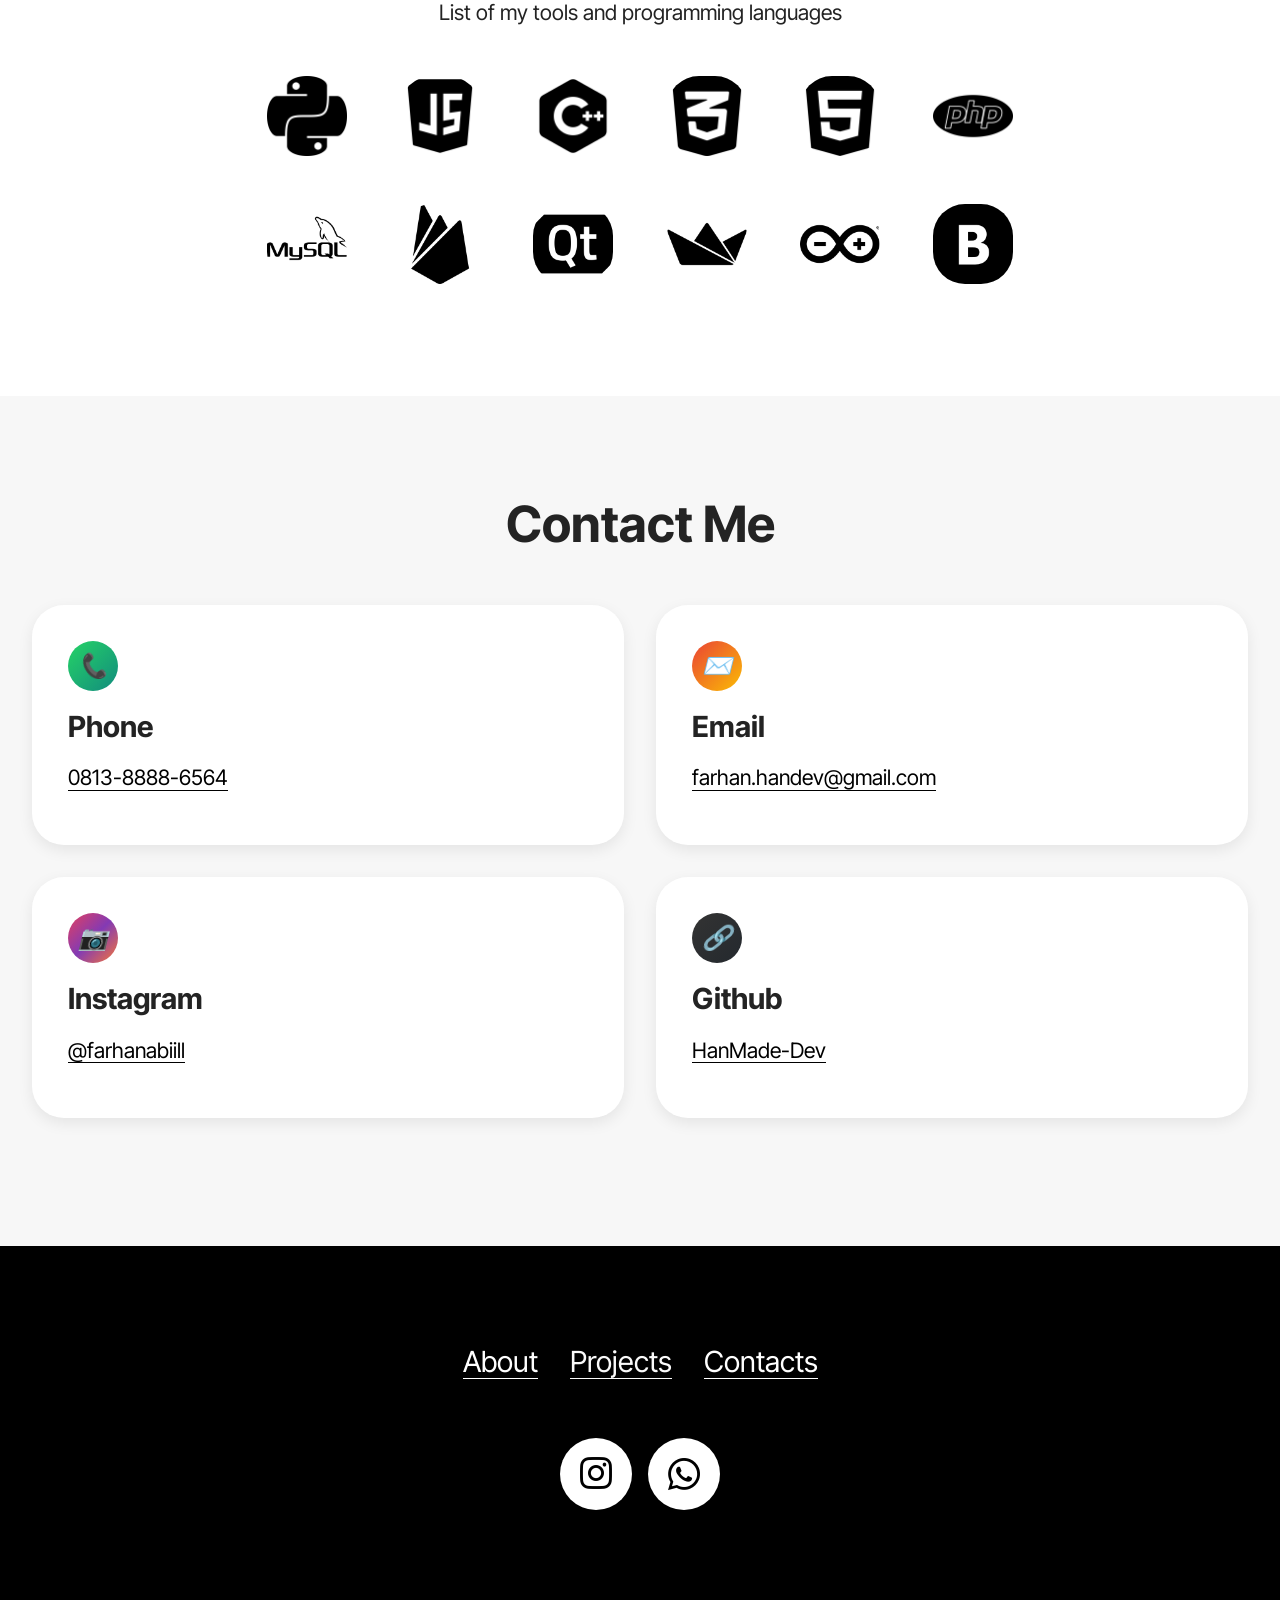
==== commit 3d9ee62d: "update all" ====
--- a/index.html
+++ b/index.html
@@ -120,84 +120,125 @@
 </section>
 
 <section data-bs-version="5.1" class="tabs content18 cid-uQ06jJdFXQ" id="tabs1-1s">
-
-
-
-
-
-    <div class="container">
-        <div class="row justify-content-center mb-5">
-            <div class="col-12 content-head">
-                <h3 class="section-title mb-0 fonts-style display-2">
-                    <strong>About Me</strong></h3>
-
-            </div>
+  <div class="container">
+    <div class="row justify-content-center mb-5">
+      <div class="col-12 content-head">
+        <h3 class="section-title mb-0 fonts-style display-2"><strong>About Me</strong></h3>
+      </div>
+    </div>
+
+    <div class="row justify-content-center">
+      <div class="col-12 col-md-11">
+        <div class="item-wrapper">
+
+          <!-- Nav -->
+          <ul class="nav nav-tabs mb-4" role="tablist">
+            <li class="nav-item first fonts-style">
+              <a class="nav-link fonts-style display-7 active"
+                 id="tabs1-1s_tab0-tab"
+                 data-bs-toggle="tab"
+                 href="#tabs1-1s_tab0"
+                 role="tab"
+                 aria-controls="tabs1-1s_tab0"
+                 aria-selected="true">📌 Summary</a>
+            </li>
+            <li class="nav-item">
+              <a class="nav-link fonts-style display-7"
+                 id="tabs1-1s_tab1-tab"
+                 data-bs-toggle="tab"
+                 href="#tabs1-1s_tab1"
+                 role="tab"
+                 aria-controls="tabs1-1s_tab1"
+                 aria-selected="false">🎓 Education</a>
+            </li>
+            <li class="nav-item">
+              <a class="nav-link fonts-style display-7"
+                 id="tabs1-1s_tab2-tab"
+                 data-bs-toggle="tab"
+                 href="#tabs1-1s_tab2"
+                 role="tab"
+                 aria-controls="tabs1-1s_tab2"
+                 aria-selected="false">🛠️ Skills &amp; Interests</a>
+            </li>
+          </ul>
+
+          <!-- Content -->
+          <div class="tab-content">
+
+            <!-- 📌 Summary -->
+            <div class="tab-pane fade show active" id="tabs1-1s_tab0" role="tabpanel" aria-labelledby="tabs1-1s_tab0-tab">
+              <div class="row">
+                <div class="col-md-12">
+                    <p class="text fonts-style display-7">
+                    I am a <strong>Programmer and Developer</strong> with expertise in building <strong>web, desktop, mobile applications</strong>, and <strong>Internet of Things systems</strong>. 
+                    Passionate about <strong>machine learning</strong>, I focus on creating intelligent, <strong>data driven solutions</strong>. 
+                    With a strong foundation in <strong>software development</strong> and a commitment to <strong>continuous learning</strong>, 
+                    I strive to deliver <strong>innovative solutions</strong> across various platforms.
+                    </p>
+
+                </div>
+              </div>
+            </div>
+
+            <!-- 🎓 Education -->
+            <div class="tab-pane fade" id="tabs1-1s_tab1" role="tabpanel" aria-labelledby="tabs1-1s_tab1-tab">
+            <div class="row">
+                <div class="col-md-12">
+                <p class="text fonts-style display-7">
+                    <strong>Universitas Borneo Tarakan — Bachelor of Computer Engineering.</strong><br>
+                    Developed a strong academic foundation with a focus on <em>software engineering</em>, <em>data processing</em>, 
+                    and <em>embedded systems</em>. Engaged in various academic projects and research activities that applied 
+                    technology to real-world problem solving. Actively participated in student organizations, fostering 
+                    leadership, collaboration, and professional growth throughout the academic journey.
+                </p>
+                </div>
+            </div>
+            </div>
+
+
+            <!-- 🛠️ Skills & Interests -->
+            <div class="tab-pane fade" id="tabs1-1s_tab2" role="tabpanel" aria-labelledby="tabs1-1s_tab2-tab">
+            <div class="row">
+                <div class="col-md-12">
+                <div class="text fonts-style display-7">
+                    <p class="mb-2"><strong>Technical</strong></p>
+                    <ul class="mb-3">
+                    <li><strong>Desktop &amp; Mobile</strong> application programming</li>
+                    <li><strong>Web Development</strong> (Front-End &amp; Back-End)</li>
+                    <li><strong>Data Analysis &amp; Processing</strong> (automation, pre-processing, model evaluation)</li>
+                    <li><strong>Internet of Things (IoT)</strong>, sensor integration &amp; <strong>Embedded Systems</strong></li>
+                    <li><strong>Graphic Design</strong> (digital design, visual content creation)</li>
+                    <li><strong>Video Editing &amp; Photo Editing</strong> (post-production, color grading, media optimization)</li>
+                    </ul>
+
+                    <p class="mb-2"><strong>Non-Technical</strong></p>
+                    <ul class="mb-3">
+                    <li>Teamwork &amp; Collaboration</li>
+                    <li>Problem-solving &amp; Analytical Thinking</li>
+                    <li>Leadership &amp; Organizational Management</li>
+                    </ul>
+
+                    <p class="mb-2"><strong>Interests</strong></p>
+                    <ul class="mb-0">
+                    <li><em>Machine Learning</em> &amp; Applied Data Science</li>
+                    <li>Smart Environment &amp; Internet of Things</li>
+                    <li>Creative Media &amp; Digital Content Production</li>
+                    </ul>
+                </div>
+                </div>
+            </div>
+            </div>
+
+
+          </div><!-- /tab-content -->
         </div>
-        <div class="row justify-content-center">
-            <div class="col-12 col-md-11">
-                <div class="item-wrapper">
-                    <ul class="nav nav-tabs mb-4" role="tablist">
-                        <li class="nav-item first fonts-style"><a class="nav-link fonts-style show active display-7" role="tab" data-toggle="tab" data-bs-toggle="tab" href="#tabs1-1s_tab0" aria-selected="true">📌 Summary<br></a></li>
-                        <li class="nav-item"><a class="nav-link fonts-style active display-7" role="tab" data-toggle="tab" data-bs-toggle="tab" href="#tabs1-1s_tab1" aria-selected="true">🎓 Education</a></li>
-                        <li class="nav-item"><a class="nav-link fonts-style display-7" role="tab" data-toggle="tab" data-bs-toggle="tab" href="#tabs1-1s_tab2" aria-selected="false">🛠️ Skills &amp; Interests</a></li>
-                        <li class="nav-item"><a class="nav-link fonts-style display-7" role="tab" data-toggle="tab" data-bs-toggle="tab" href="#tabs1-1s_tab3" aria-selected="false">🧠 Work Ethic</a></li>
-                        <li class="nav-item"><a class="nav-link fonts-style display-7" role="tab" data-toggle="tab" data-bs-toggle="tab" href="#tabs1-1s_tab4" aria-selected="false">🚀 Career Vision</a></li>
-
-                    </ul>
-                    <div class="tab-content">
-                        <div id="tab1" class="tab-pane in active" role="tabpanel">
-                            <div class="row">
-                                <div class="col-md-12">
-                                    <p class="text fonts-style display-7">
-                                        Saya adalah seorang lulusan <strong>Teknik Komputer</strong> yang memiliki minat besar terhadap dunia teknologi, khususnya pada pengembangan solusi yang menggabungkan perangkat keras dan perangkat lunak. Bagi saya, teknologi yang baik bukan hanya soal kecanggihan, tetapi juga bagaimana ia dapat menyelesaikan masalah secara efisien, praktis, dan mudah digunakan oleh siapa pun. Saya percaya bahwa pendekatan yang sederhana namun tepat sasaran jauh lebih bernilai daripada solusi kompleks yang sulit diimplementasikan.
-                                    </p>
-                                </div>
-                            </div>
-                        </div>
-                        <div id="tab2" class="tab-pane" role="tabpanel">
-                            <div class="row">
-                                <div class="col-md-12">
-                                    <p class="text fonts-style display-7">Saya menyelesaikan pendidikan sarjana di Universitas Borneo Tarakan dengan fokus pada bidang Teknik Komputer. Selama masa kuliah, saya mempelajari berbagai dasar teori dan praktik seperti pemrograman, sistem jaringan, basis data, sistem tertanam (embedded systems), serta pengantar kecerdasan buatan. Proses pembelajaran ini membuka wawasan saya terhadap bagaimana teknologi dapat diterapkan dalam berbagai bidang, mulai dari sistem informasi hingga perangkat IoT dan otomasi.<br></p>
-                                </div>
-                            </div>
-                        </div>
-                        <div id="tab3" class="tab-pane" role="tabpanel">
-                            <div class="row">
-                                <div class="col-md-12">
-                                    <p class="text fonts-style display-7">
-                                        Saya memiliki ketertarikan yang kuat dalam membangun sistem yang bersifat fungsional dan adaptif terhadap kebutuhan nyata. Minat utama saya meliputi pengembangan aplikasi berbasis web, pengolahan data, integrasi sensor dengan mikrokontroler, serta dokumentasi teknis dari sistem yang dibangun. Saya juga tertarik terhadap pengembangan solusi digital yang bersifat open-source dan berbasis komunitas. Kegiatan belajar mandiri dan eksplorasi teknologi baru menjadi bagian dari rutinitas saya, karena saya percaya bahwa dunia teknologi bergerak sangat cepat dan menuntut kita untuk terus berkembang.
-                                    </p>
-                                </div>
-                            </div>
-                        </div>
-                        <div id="tab4" class="tab-pane" role="tabpanel">
-                            <div class="row">
-                                <div class="col-md-12">
-                                    <p class="text fonts-style display-7">Dalam bekerja, saya menjunjung tinggi ketelitian, konsistensi, dan komitmen terhadap hasil yang berdampak. Saya terbiasa menyelesaikan masalah secara sistematis dengan memahami akar permasalahan terlebih dahulu sebelum menentukan pendekatan terbaik. Saya juga menyukai proses kerja yang kolaboratif, terbuka terhadap masukan, dan mampu beradaptasi dengan dinamika di lapangan. Prinsip saya sederhana: buat solusi yang tidak hanya berjalan, tapi juga bisa dipahami, dipelihara, dan digunakan secara nyaman oleh pengguna.<br></p>
-                                </div>
-                            </div>
-                        </div>
-                        <div id="tab5" class="tab-pane" role="tabpanel">
-                            <div class="row">
-                                <div class="col-md-12">
-                                    <p class="text fonts-style display-7">
-                                        Ke depan, saya ingin terus berkembang di bidang teknologi, terutama pada jalur yang menggabungkan pengembangan sistem, pengolahan data, serta automasi berbasis perangkat keras. Saya terbuka untuk berbagai peluang, baik sebagai pengembang sistem, analis data, maupun teknisi teknologi terapan, dan selalu siap untuk berkolaborasi dalam proyek-proyek yang menantang dan bermakna. Dengan semangat belajar yang terus menyala, saya berharap bisa berkontribusi dalam menciptakan solusi digital yang berdampak nyata bagi masyarakat.
-                                    </p>
-                                </div>
-                            </div>
-                        </div>
-
-                    </div>
-                </div>
-            </div>
-        </div>
+      </div>
     </div>
+  </div>
 </section>
 
+
 <section data-bs-version="5.1" class="timeline04 cid-uQ0w5ZOlbo" id="timeline04-21">
-
-
-
 
   <div class="container">
     <div class="row justify-content-center">
@@ -207,10 +248,11 @@
             <div class="col-12 mb-5 content-head">
               <h3 class="card-title fonts-style white mt-3 display-2">
                 <strong>Experience</strong></h3>
-
             </div>
           </div>
           <div class="card-box">
+
+            <!-- 2024 -->
             <div class="row justify-content-center item features-without-image mb-5">
               <div class="col-12 col-lg-2">
                 <h5 class="card-title fonts-style mt-0 mb-3 display-7">
@@ -218,26 +260,36 @@
               </div>
               <div class="col-12 col-lg-4">
                 <h6 class="card-subtitle fonts-style mt-0 mb-3 display-7">
-                  <strong>Internship</strong><br>Stasiun Meteorologi BMKG Kota Tarakan</h6>
+                  <strong>Internship</strong><br>Meteorological Station BMKG Tarakan City</h6>
               </div>
               <div class="col-md-12 col-lg item-wrapper">
-                <p class="text fonts-style mt-0 mb-0 display-7">Mengembangkan Sistem Perekapan dan Analisis Data Radiosonde Untuk Stasiun Meteorologi BMKG Kota Tarakan. Mengembangkan Website BMKG Kota Tarakan. Melakukan Pengamatan Cuaca di BMKG Kota Tarakan.</p>
+                <p class="text fonts-style mt-0 mb-0 display-7">
+                  Developed a Radiosonde Data Recording and Analysis System for the Meteorological Station of BMKG Tarakan City. 
+                  Developed the official website for BMKG Tarakan City. 
+                  Conducted weather observations at the BMKG Tarakan City station.
+                </p>
               </div>
             </div>
+
+            <!-- 2023 -->
             <div class="row justify-content-center item features-without-image mb-5">
               <div class="col-12 col-lg-2">
                 <h5 class="card-title fonts-style mt-0 mb-3 display-7">
                   2023</h5>
-
               </div>
               <div class="col-12 col-lg-4">
                 <h6 class="card-subtitle fonts-style mt-0 mb-3 display-7">
-                  <strong>Sekretaris Jendral</strong><br>Himpunan Mahasiswa Teknik Komputer FT-UBT</h6>
+                  <strong>Secretary General</strong><br>Computer Engineering Student Association, Faculty of Engineering - UBT</h6>
               </div>
               <div class="col-md-12 col-lg item-wrapper">
-                <p class="text fonts-style mt-0 mb-0 display-7">Bertanggung jawab dalam mengelola administrasi organisasi dan mendukung koordinasi antar pengurus. Membantu ketua dalam memastikan setiap program kerja berjalan sesuai rencana, terkoordinasi dengan baik, dan mencapai tujuan yang telah ditetapkan.</p>
+                <p class="text fonts-style mt-0 mb-0 display-7">
+                  Responsible for managing organizational administration and supporting coordination among board members. 
+                  Assisted the chairman in ensuring that each work program runs according to plan, is well-coordinated, and meets the set objectives.
+                </p>
               </div>
             </div>
+
+            <!-- 2022 -->
             <div class="row justify-content-center item features-without-image mb-5">
               <div class="col-12 col-lg-2">
                 <h5 class="card-title fonts-style mt-0 mb-3 display-7">
@@ -245,18 +297,23 @@
               </div>
               <div class="col-12 col-lg-4">
                 <h6 class="card-subtitle fonts-style mt-0 mb-3 display-7">
-                  <strong>Ketua Divisi</strong><br>Himpunan Mahasiswa Teknik Komputer FT-UBT</h6>
+                  <strong>Division Head</strong><br>Computer Engineering Student Association, Faculty of Engineering - UBT</h6>
               </div>
               <div class="col-md-12 col-lg item-wrapper">
-                <p class="text fonts-style mt-0 mb-0 display-7">Menyusun dan menjalankan program kerja divisi, mengatur pembagian tugas, serta memastikan seluruh kegiatan berjalan sesuai rencana dan tujuan.</p>
+                <p class="text fonts-style mt-0 mb-0 display-7">
+                  Designed and implemented division work programs, managed task distribution, 
+                  and ensured all activities were carried out according to plans and objectives.
+                </p>
               </div>
             </div>
+
           </div>
         </div>
       </div>
     </div>
   </div>
 </section>
+
 
 <section data-bs-version="5.1" class="features4 cid-tMlEXTHLbS" id="features-w">
 
@@ -387,7 +444,7 @@
 						<svg class="embla__button__svg" viewBox="0 0 532 532" xmlns="http://www.w3.org/2000/svg">
 							<path
 							fill="currentColor"
-							d="M176.34 520.646c-13.793 13.805-36.208 13.805-50.001 0-13.785-13.804-13.785-36.238 0-50.034L330.78 266 126.34 61.391c-13.785-13.805-13.785-36.239 0-50.044 13.793-13.796 36.208-13.796 50.002 0 22.928 22.947 206.395 206.507 229.332 229.454a35.065 35.065 0 0 1 10.326 25.126c0 9.2-3.393 18.26-10.326 25.2-45.865 45.901-206.404 206.564-229.332 229.52Z"
+							d="M176.34 520.646c-13.793 13.805-36.208 13.805-50.001 0-13.785-13.804-13.785-36.238 0-50.034L330.78 266 126.34 61.391c-13.785-13.805-13.785-36.239 0-50.044 13.793-13.796 36.208 13.796 50.002 0 22.928 22.947 206.395 206.507 229.332 229.454a35.065 35.065 0 0 1 10.326 25.126c0 9.2-3.393 18.26-10.326 25.2-45.865 45.901-206.404 206.564-229.332 229.52Z"
 							></path>
 						</svg>
 					</button>
@@ -440,7 +497,7 @@
     </div>
 </section>
 
-<section data-bs-version="5.1" class="slider4 embla cid-uQ5ZJDKY7d" id="slider04-2c" data-embla-id="designCarousel">
+<section data-bs-version="5.1" class="slider4 cid-uQ5ZJDKY7d" id="slider04-2c" data-embla-id="designCarousel">
 
 
     <div class="container-fluid">
@@ -455,7 +512,7 @@
                 <div class="embla position-relative" data-skip-snaps="true" data-align="center" data-contain-scroll="trimSnaps" data-loop="true" data-auto-play-interval="5" data-draggable="true">
                     <div class="embla__viewport">
                         <div class="embla__container">
-                            <div class="embla__slide slider-image item" style="margin-left: 1rem; margin-right: 1rem;" onclick="openDesignModal('assets/images/IG/1.png')">
+                            <div class="embla__slide slider-image item" style="margin-left: 1rem; margin-right: 1rem;">
                                 <div class="slide-content">
                                     <div class="item-img">
                                         <div class="item-wrapper">
@@ -464,7 +521,7 @@
                                     </div>
                                 </div>
                             </div>
-                            <div class="embla__slide slider-image item" style="margin-left: 1rem; margin-right: 1rem;" onclick="openDesignModal('assets/images/IG/2.png')">
+                            <div class="embla__slide slider-image item" style="margin-left: 1rem; margin-right: 1rem;">
                                 <div class="slide-content">
                                     <div class="item-img">
                                         <div class="item-wrapper">
@@ -473,7 +530,7 @@
                                     </div>
                                 </div>
                             </div>
-                            <div class="embla__slide slider-image item" style="margin-left: 1rem; margin-right: 1rem;" onclick="openDesignModal('assets/images/IG/3.png')">
+                            <div class="embla__slide slider-image item" style="margin-left: 1rem; margin-right: 1rem;">
                                 <div class="slide-content">
                                     <div class="item-img">
                                         <div class="item-wrapper">
@@ -482,7 +539,7 @@
                                     </div>
                                 </div>
                             </div>
-                            <div class="embla__slide slider-image item" style="margin-left: 1rem; margin-right: 1rem;" onclick="openDesignModal('assets/images/IG/4.png')">
+                            <div class="embla__slide slider-image item" style="margin-left: 1rem; margin-right: 1rem;">
                                 <div class="slide-content">
                                     <div class="item-img">
                                         <div class="item-wrapper">
@@ -491,7 +548,7 @@
                                     </div>
                                 </div>
                             </div>
-                            <div class="embla__slide slider-image item" style="margin-left: 1rem; margin-right: 1rem;" onclick="openDesignModal('assets/images/IG/5.png')">
+                            <div class="embla__slide slider-image item" style="margin-left: 1rem; margin-right: 1rem;">
                                 <div class="slide-content">
                                     <div class="item-img">
                                         <div class="item-wrapper">
@@ -500,7 +557,7 @@
                                     </div>
                                 </div>
                             </div>
-                            <div class="embla__slide slider-image item" style="margin-left: 1rem; margin-right: 1rem;" onclick="openDesignModal('assets/images/IG/6.png')">
+                            <div class="embla__slide slider-image item" style="margin-left: 1rem; margin-right: 1rem;">
                             <div class="slide-content">
                                 <div class="item-img">
                                     <div class="item-wrapper">
@@ -509,7 +566,7 @@
                                 </div>
                             </div>
                             </div>
-                            <div class="embla__slide slider-image item" style="margin-left: 1rem; margin-right: 1rem;" onclick="openDesignModal('assets/images/IG/7.png')">
+                            <div class="embla__slide slider-image item" style="margin-left: 1rem; margin-right: 1rem;">
                             <div class="slide-content">
                                 <div class="item-img">
                                     <div class="item-wrapper">
@@ -518,7 +575,7 @@
                                 </div>
                             </div>
                             </div>
-                            <div class="embla__slide slider-image item" style="margin-left: 1rem; margin-right: 1rem;" onclick="openDesignModal('assets/images/IG/8.png')">
+                            <div class="embla__slide slider-image item" style="margin-left: 1rem; margin-right: 1rem;">
                             <div class="slide-content">
                                 <div class="item-img">
                                     <div class="item-wrapper">
@@ -543,7 +600,7 @@
                     <svg class="embla__button__svg" viewBox="0 0 532 532" xmlns="http://www.w3.org/2000/svg">
                         <path
                         fill="currentColor"
-                        d="M176.34 520.646c-13.793 13.805-36.208 13.805-50.001 0-13.785-13.804-13.785-36.238 0-50.034L330.78 266 126.34 61.391c-13.785-13.805-13.785-36.239 0-50.044 13.793-13.796 36.208-13.796 50.002 0 22.928 22.947 206.395 206.507 229.332 229.454a35.065 35.065 0 0 1 10.326 25.126c0 9.2-3.393 18.26-10.326 25.2-45.865 45.901-206.404 206.564-229.332 229.52Z"
+                        d="M176.34 520.646c-13.793 13.805-36.208 13.805-50.001 0-13.785-13.804-13.785-36.238 0-50.034L330.78 266 126.34 61.391c-13.785-13.805-13.785-36.239 0-50.044 13.793-13.796 36.208 13.796 50.002 0 22.928 22.947 206.395 206.507 229.332 229.454a35.065 35.065 0 0 1 10.326 25.126c0 9.2-3.393 18.26-10.326 25.2-45.865 45.901-206.404 206.564-229.332 229.52Z"
                         ></path>
                     </svg>
                     </button>
@@ -553,111 +610,8 @@
     </div>
 </section>
 
-<section data-bs-version="5.1" class="clients04 cid-uQ042bMEvO" id="clients04-1r">
-
-
-    <div class="container-fluid">
-        <div class="row justify-content-center mb-5">
-            <div class="col-12 content-head">
-                <div class="section-head">
-                    <h4 class="section-title fonts-style align-center mb-0 display-2"><strong>Tech Stack</strong></h4>
-                    <h5 class="section-subtitle fonts-style align-center mt-4 mb-0 display-7">List of my tools and programming languages</h5>
-                </div>
-            </div>
-        </div>
-        <div class="tech-stack-grid">
-            <div class="tech-item">
-                <div class="item-wrapper">
-                    <div class="item-img mb-3">
-                        <img src="assets/images/python-icon-black-and-white.svg-324x324.png" alt="Python">
-                    </div>
-                </div>
-            </div>
-            <div class="tech-item">
-                <div class="item-wrapper">
-                    <div class="item-img mb-3">
-                        <img src="assets/images/javascript-logo-324x324.png" alt="JavaScript">
-                    </div>
-                </div>
-            </div>
-            <div class="tech-item">
-                <div class="item-wrapper">
-                    <div class="item-img mb-3">
-                        <img src="assets/images/c20logo-324x324.png" alt="C++">
-                    </div>
-                </div>
-            </div>
-            <div class="tech-item">
-                <div class="item-wrapper">
-                    <div class="item-img mb-3">
-                        <img src="assets/images/css20logo-324x324.png" alt="CSS">
-                    </div>
-                </div>
-            </div>
-            <div class="tech-item">
-                <div class="item-wrapper">
-                    <div class="item-img mb-3">
-                        <img src="assets/images/html5-balck-icon-324x324.png" alt="HTML5">
-                    </div>
-                </div>
-            </div>
-            <div class="tech-item">
-                <div class="item-wrapper">
-                    <div class="item-img mb-3">
-                        <img src="assets/images/5968532-324x324.png" alt="SQL">
-                    </div>
-                </div>
-            </div>
-            <div class="tech-item">
-                <div class="item-wrapper">
-                    <div class="item-img mb-3">
-                        <img src="assets/images/mysql-logo-512x512.png" alt="MySQL">
-                    </div>
-                </div>
-            </div>
-            <div class="tech-item">
-                <div class="item-wrapper">
-                    <div class="item-img mb-3">
-                        <img src="assets/images/firebase-logo-icon-145278.webp" alt="Firebase">
-                    </div>
-                </div>
-            </div>
-            <div class="tech-item">
-                <div class="item-wrapper">
-                    <div class="item-img mb-3">
-                        <img src="assets/images/pyqt-logo.webp" alt="PyQt">
-                    </div>
-                </div>
-            </div>
-            <div class="tech-item">
-                <div class="item-wrapper">
-                    <div class="item-img mb-3">
-                        <img src="assets/images/streamlit-logo-icon-249495.webp" alt="Streamlit">
-                    </div>
-                </div>
-            </div>
-            <div class="tech-item">
-                <div class="item-wrapper">
-                    <div class="item-img mb-3">
-                        <img src="assets/images/arduino-logo-icon-247562.webp" alt="Arduino">
-                    </div>
-                </div>
-            </div>
-            <div class="tech-item">
-                <div class="item-wrapper">
-                    <div class="item-img mb-3">
-                        <img src="assets/images/3886-b-logo-square-icon-vector-icon-vector-eps-256x256.png" alt="Bootstrap">
-                    </div>
-                </div>
-            </div>
-        </div>
-    </div>
-</section>
-
-
-<section data-bs-version="5.1" class="slider4 embla cid-uRqUgsWZp4" id="slider05-2d" data-embla-id="certificationCarousel">
-
-
+
+<section data-bs-version="5.1" class="slider4 cid-uRqUgsWZp4" id="slider05-2d">
     <div class="container-fluid">
         <div class="row mb-5 justify-content-center">
             <div class="col-12 content-head">
@@ -667,65 +621,181 @@
         </div>
         <div class="row">
             <div class="col-12">
-                <div class="embla position-relative" data-skip-snaps="true" data-align="center" data-contain-scroll="trimSnaps" data-loop="true" data-auto-play-interval="5" data-draggable="true">
-                    <div class="embla__viewport">
-                        <div class="embla__container">
-                            <div class="embla__slide slider-image item" style="margin-left: 1rem; margin-right: 1rem;" onclick="openCertModal(this.querySelector('img').src)">
-                                <div class="slide-content">
-                                    <div class="item-img">
-                                        <div class="item-wrapper">
-                                            <img src="assets/images/CERTI/certificate-04.jpg" title="">
-                                        </div>
-                                    </div>
-                                </div>
-                            </div>
-                            <div class="embla__slide slider-image item" style="margin-left: 1rem; margin-right: 1rem;" onclick="openCertModal(this.querySelector('img').src)">
-                                <div class="slide-content">
-                                    <div class="item-img">
-                                        <div class="item-wrapper">
-                                            <img src="assets/images/CERTI/certificate-03.jpg" title="">
-                                        </div>
-                                    </div>
-                                </div>
-                            </div>
-                            <div class="embla__slide slider-image item" style="margin-left: 1rem; margin-right: 1rem;" onclick="openCertModal(this.querySelector('img').src)">
-                                <div class="slide-content">
-                                    <div class="item-img">
-                                        <div class="item-wrapper">
-                                            <img src="assets/images/CERTI/certificate-01.jpg" title="">
-                                        </div>
-                                    </div>
-                                </div>
-                            </div>
-                            <div class="embla__slide slider-image item" style="margin-left: 1rem; margin-right: 1rem;" onclick="openCertModal(this.querySelector('img').src)">
-                                <div class="slide-content">
-                                    <div class="item-img">
-                                        <div class="item-wrapper">
-                                            <img src="assets/images/CERTI/certificate-02.jpg" title="">
-                                        </div>
+                <div class="certificate-carousel-container">
+                    <div class="certificate-carousel" id="certificateCarousel">
+                        <div class="certificate-track" id="certificateTrack">
+                            <!-- Professional Certificates -->
+                            <div class="certificate-slide">
+                                <div class="certificate-item">
+                                    <img src="assets/images/CERTI/professional-certi-1.png" alt="Google Analytics Certification" onclick="openCertModal(this.src)">
+                                    <div class="certificate-overlay">
+                                        <h5>Google Analytics Certification</h5>
+                                        <p>Google Analytics Certified</p>
+                                    </div>
+                                </div>
+                            </div>
+                            <div class="certificate-slide">
+                                <div class="certificate-item">
+                                    <img src="assets/images/CERTI/professional-certi-2.jpg" alt="Data Science Course Level Advanced" onclick="openCertModal(this.src)">
+                                    <div class="certificate-overlay">
+                                        <h5>Data Science Course Level Advanced</h5>
+                                        <p>ITBox Advanced Data Science Skills Certification</p>
+                                    </div>
+                                </div>
+                            </div>
+                            <div class="certificate-slide">
+                                <div class="certificate-item">
+                                    <img src="assets/images/CERTI/professional-certi-3.png" alt="Microsoft AI & ML Engineering" onclick="openCertModal(this.src)">
+                                    <div class="certificate-overlay">
+                                        <h5>Microsoft AI & ML Engineering</h5>
+                                        <p>Microsoft Professional Certificate in AI & ML</p>
+                                    </div>
+                                </div>
+                            </div>
+                            <div class="certificate-slide">
+                                <div class="certificate-item">
+                                    <img src="assets/images/CERTI/professional-certi-4.png" alt="IBM Machine Learning Specialist - Advanced" onclick="openCertModal(this.src)">
+                                    <div class="certificate-overlay">
+                                        <h5>IBM Machine Learning Specialist - Advanced</h5>
+                                        <p>IBM Advanced Machine Learning Specialist</p>
+                                    </div>
+                                </div>
+                            </div>
+                            <div class="certificate-slide">
+                                <div class="certificate-item">
+                                    <img src="assets/images/CERTI/professional-certi-5.png" alt="Machine Learning Specialization" onclick="openCertModal(this.src)">
+                                    <div class="certificate-overlay">
+                                        <h5>Machine Learning Specialization</h5>
+                                        <p>Stanford University & Coursera Machine Learning Specialization</p>
+                                    </div>
+                                </div>
+                            </div>
+                            <div class="certificate-slide">
+                                <div class="certificate-item">
+                                    <img src="assets/images/CERTI/professional-certi-6.png" alt="Python Essentials 1 Certification" onclick="openCertModal(this.src)">
+                                    <div class="certificate-overlay">
+                                        <h5>Python Essentials 1 Certification</h5>
+                                        <p>Cisco Networking Academy Python Essentials Certification</p>
+                                    </div>
+                                </div>
+                            </div>
+                            <div class="certificate-slide">
+                                <div class="certificate-item">
+                                    <img src="assets/images/CERTI/professional-certi-7.png" alt="Python Essentials 2 Certification" onclick="openCertModal(this.src)">
+                                    <div class="certificate-overlay">
+                                        <h5>Python Essentials 2 Certification</h5>
+                                        <p>Cisco Networking Academy Python Essentials 2 Certification</p>
+                                    </div>
+                                </div>
+                            </div>
+                            <div class="certificate-slide">
+                                <div class="certificate-item">
+                                    <img src="assets/images/CERTI/professional-certi-8.png" alt="Enterprise Design Thinking Practitioner" onclick="openCertModal(this.src)">
+                                    <div class="certificate-overlay">
+                                        <h5>Enterprise Design Thinking Practitioner</h5>
+                                        <p>IBM Enterprise Design Thinking Practitioner Certification</p>
+                                    </div>
+                                </div>
+                            </div>
+                            <div class="certificate-slide">
+                                <div class="certificate-item">
+                                    <img src="assets/images/CERTI/professional-certi-9.png" alt="Enterprise Design Thinking - Team Essentials for AI" onclick="openCertModal(this.src)">
+                                    <div class="certificate-overlay">
+                                        <h5>Enterprise Design Thinking - Team Essentials for AI</h5>
+                                        <p>IBM Team Essentials for AI Certification</p>
+                                    </div>
+                                </div>
+                            </div>
+                            <!-- Course Certificates -->
+                            <div class="certificate-slide">
+                                <div class="certificate-item">
+                                    <img src="assets/images/CERTI/certi-1.png" alt="Course Certificate 1" onclick="openCertModal(this.src)">
+                                    <div class="certificate-overlay">
+                                        <h5>Building Intelligent Troubleshooting Agents</h5>
+                                        <p>Microsoft Intelligent Troubleshooting Certification</p>
+                                    </div>
+                                </div>
+                            </div>
+                            <div class="certificate-slide">
+                                <div class="certificate-item">
+                                    <img src="assets/images/CERTI/certi-5.png" alt="Course Certificate 2" onclick="openCertModal(this.src)">
+                                    <div class="certificate-overlay">
+                                        <h5>AI and Machine Learning Algorithms and Techniques</h5>
+                                        <p>Microsoft AI & ML Certificati</p>
+                                    </div>
+                                </div>
+                            </div>
+                            <div class="certificate-slide">
+                                <div class="certificate-item">
+                                    <img src="assets/images/CERTI/certi-3.png" alt="Course Certificate 3" onclick="openCertModal(this.src)">
+                                    <div class="certificate-overlay">
+                                        <h5>AI in Healthcare Capstone</h5>
+                                        <p>Stanford University AI in Healthcare Certification</p>
+                                    </div>
+                                </div>
+                            </div>
+                            <div class="certificate-slide">
+                                <div class="certificate-item">
+                                    <img src="assets/images/CERTI/certi-6.png" alt="Course Certificate 4" onclick="openCertModal(this.src)">
+                                    <div class="certificate-overlay">
+                                        <h5>Advanced Learning AlgorithmsI</h5>
+                                        <p>DeepLearning.AI & Stanford University Certification</p>
+                                    </div>
+                                </div>
+                            </div>
+                            <div class="certificate-slide">
+                                <div class="certificate-item">
+                                    <img src="assets/images/CERTI/certi-7.png" alt="Course Certificate 5" onclick="openCertModal(this.src)">
+                                    <div class="certificate-overlay">
+                                        <h5>Foundations of AI and Machine Learning</h5>
+                                        <p>Microsoft Foundations of AI & ML Certification</p>
+                                    </div>
+                                </div>
+                            </div>
+                            <!-- Project Certificates -->
+                            <div class="certificate-slide">
+                                <div class="certificate-item">
+                                    <img src="assets/images/CERTI/certi-project-1.png" alt="Project Certificate 1" onclick="openCertModal(this.src)">
+                                    <div class="certificate-overlay">
+                                        <h5>Data Science Challenge with Python</h5>
+                                        <p>DQLab, Xeratic, Multimedia Nusantara University</p>
+                                    </div>
+                                </div>
+                            </div>
+                            <div class="certificate-slide">
+                                <div class="certificate-item">
+                                    <img src="assets/images/CERTI/certi-project-2.jpg" alt="Project Certificate 2" onclick="openCertModal(this.src)">
+                                    <div class="certificate-overlay">
+                                        <h5>Project Machine Learning with Python: Building Recommender System</h5>
+                                        <p>DQLab, Xeratic, Multimedia Nusantara University</p>
+                                    </div>
+                                </div>
+                            </div>
+                            <div class="certificate-slide">
+                                <div class="certificate-item">
+                                    <img src="assets/images/CERTI/certi-project-6.jpg" alt="Project Certificate 3" onclick="openCertModal(this.src)">
+                                    <div class="certificate-overlay">
+                                        <h5>Advanced Classification using Machine Learning in Healthcare</h5>
+                                        <p>Cognitive Class, IBM Developer Skills Network</p>
                                     </div>
                                 </div>
                             </div>
                         </div>
                     </div>
 
-                    <button class="embla__button embla__button--prev" type="button">
-                    <svg class="embla__button__svg" viewBox="0 0 532 532" xmlns="http://www.w3.org/2000/svg">
-                        <path
-                        fill="currentColor"
-                        d="M355.66 11.354c13.793-13.805 36.208-13.805 50.001 0 13.785 13.804 13.785 36.238 0 50.034L201.22 266l204.442 204.61c13.785 13.805 13.785 36.239 0 50.044-13.793 13.796-36.208 13.796-50.002 0a5994246.277 5994246.277 0 0 0-229.332-229.454 35.065 35.065 0 0 1-10.326-25.126c0-9.2 3.393-18.26 10.326-25.2C172.192 194.973 332.731 34.31 355.66 11.354Z"
-                        ></path>
-                    </svg>
+                    <!-- Navigation Arrows -->
+                    <button class="certificate-nav certificate-prev" id="certPrev" onclick="moveCertificateSlide(-1)">
+                        <svg viewBox="0 0 24 24" fill="none" xmlns="http://www.w3.org/2000/svg">
+                            <path d="M15 18L9 12L15 6" stroke="currentColor" stroke-width="2" stroke-linecap="round" stroke-linejoin="round"/>
+                        </svg>
                     </button>
-
-                    <button class="embla__button embla__button--next" type="button">
-                    <svg class="embla__button__svg" viewBox="0 0 532 532" xmlns="http://www.w3.org/2000/svg">
-                        <path
-                        fill="currentColor"
-                        d="M176.34 520.646c-13.793 13.805-36.208 13.805-50.001 0-13.785-13.804-13.785-36.238 0-50.034L330.78 266 126.34 61.391c-13.785-13.805-13.785-36.239 0-50.044 13.793-13.796 36.208 13.796 50.002 0 22.928 22.947 206.395 206.507 229.332 229.454a35.065 35.065 0 0 1 10.326 25.126c0 9.2-3.393 18.26-10.326 25.2-45.865 45.901-206.404 206.564-229.332 229.52Z"
-                        ></path>
-                    </svg>
+                    <button class="certificate-nav certificate-next" id="certNext" onclick="moveCertificateSlide(1)">
+                        <svg viewBox="0 0 24 24" fill="none" xmlns="http://www.w3.org/2000/svg">
+                            <path d="M9 18L15 12L9 6" stroke="currentColor" stroke-width="2" stroke-linecap="round" stroke-linejoin="round"/>
+                        </svg>
                     </button>
+
+                    
                 </div>
             </div>
         </div>
@@ -759,11 +829,107 @@
         </div>
     </div>
 
-    <!-- Design Modal -->
-    <div id="designModal" class="design-modal" onclick="closeDesignModal()">
-        <div class="design-modal-content">
-            <span class="design-close" onclick="closeDesignModal()">&times;</span>
-            <img id="designModalImg" src="" alt="Design Preview">
+
+</section>
+
+
+<section data-bs-version="5.1" class="clients04 cid-uQ042bMEvO" id="clients04-1r">
+
+
+    <div class="container-fluid">
+        <div class="row justify-content-center mb-5">
+            <div class="col-12 content-head">
+                <div class="section-head">
+                    <h4 class="section-title fonts-style align-center mb-0 display-2"><strong>Tech Stack</strong></h4>
+                    <h5 class="section-subtitle fonts-style align-center mt-4 mb-0 display-7">List of my tools and programming languages</h5>
+                </div>
+            </div>
+        </div>
+        <div class="tech-stack-grid">
+            <div class="tech-item">
+                <div class="item-wrapper">
+                    <div class="item-img mb-3">
+                        <img src="assets/images/python-icon-black-and-white.svg-324x324.png" alt="Python">
+                    </div>
+                </div>
+            </div>
+            <div class="tech-item">
+                <div class="item-wrapper">
+                    <div class="item-img mb-3">
+                        <img src="assets/images/javascript-logo-324x324.png" alt="JavaScript">
+                    </div>
+                </div>
+            </div>
+            <div class="tech-item">
+                <div class="item-wrapper">
+                    <div class="item-img mb-3">
+                        <img src="assets/images/c20logo-324x324.png" alt="C++">
+                    </div>
+                </div>
+            </div>
+            <div class="tech-item">
+                <div class="item-wrapper">
+                    <div class="item-img mb-3">
+                        <img src="assets/images/css20logo-324x324.png" alt="CSS">
+                    </div>
+                </div>
+            </div>
+            <div class="tech-item">
+                <div class="item-wrapper">
+                    <div class="item-img mb-3">
+                        <img src="assets/images/html5-balck-icon-324x324.png" alt="HTML5">
+                    </div>
+                </div>
+            </div>
+            <div class="tech-item">
+                <div class="item-wrapper">
+                    <div class="item-img mb-3">
+                        <img src="assets/images/5968532-324x324.png" alt="SQL">
+                    </div>
+                </div>
+            </div>
+            <div class="tech-item">
+                <div class="item-wrapper">
+                    <div class="item-img mb-3">
+                        <img src="assets/images/mysql-logo-512x512.png" alt="MySQL">
+                    </div>
+                </div>
+            </div>
+            <div class="tech-item">
+                <div class="item-wrapper">
+                    <div class="item-img mb-3">
+                        <img src="assets/images/firebase-logo-icon-145278.webp" alt="Firebase">
+                    </div>
+                </div>
+            </div>
+            <div class="tech-item">
+                <div class="item-wrapper">
+                    <div class="item-img mb-3">
+                        <img src="assets/images/pyqt-logo.webp" alt="PyQt">
+                    </div>
+                </div>
+            </div>
+            <div class="tech-item">
+                <div class="item-wrapper">
+                    <div class="item-img mb-3">
+                        <img src="assets/images/streamlit-logo-icon-249495.webp" alt="Streamlit">
+                    </div>
+                </div>
+            </div>
+            <div class="tech-item">
+                <div class="item-wrapper">
+                    <div class="item-img mb-3">
+                        <img src="assets/images/arduino-logo-icon-247562.webp" alt="Arduino">
+                    </div>
+                </div>
+            </div>
+            <div class="tech-item">
+                <div class="item-wrapper">
+                    <div class="item-img mb-3">
+                        <img src="assets/images/3886-b-logo-square-icon-vector-icon-vector-eps-256x256.png" alt="Bootstrap">
+                    </div>
+                </div>
+            </div>
         </div>
     </div>
 </section>
@@ -926,38 +1092,197 @@
         document.body.style.overflow = 'auto';
     }
 
-    // Design Modal Functions
-    function openDesignModal(src) {
-        document.getElementById('designModal').style.display = 'block';
-        document.getElementById('designModalImg').src = src;
-        document.body.style.overflow = 'hidden';
-    }
-
-    function closeDesignModal() {
-        document.getElementById('designModal').style.display = 'none';
-        document.body.style.overflow = 'auto';
-    }
-
-
-    // Store embla instances to prevent conflicts
-    window.emblaInstances = window.emblaInstances || {};
-
-    // Initialize all Embla Carousels
-    document.addEventListener('DOMContentLoaded', function() {
-        // Wait for embla script to load
+
+
+
+    // Certificate Carousel Variables
+    let currentCertificateSlide = 0;
+    let certificateSlides = [];
+    let certificateCarousel = null;
+    let certificateTrack = null;
+    let certificateStartX = 0;
+    let certificateCurrentX = 0;
+    let certificateIsDragging = false;
+    let certificateAutoplayTimer = null;
+    let certificateMaxSlide = 0;
+
+    // Initialize Certificate Carousel
+    function initializeCertificateCarousel() {
+        certificateCarousel = document.getElementById('certificateCarousel');
+        certificateTrack = document.getElementById('certificateTrack');
+        certificateSlides = document.querySelectorAll('.certificate-slide');
+
+        if (certificateCarousel && certificateTrack && certificateSlides.length > 0) {
+            calculateCertificateMaxSlide();
+            setupCertificateCarousel();
+            updateCertificateNavButtons();
+            startCertificateAutoplay();
+        }
+    }
+
+    function calculateCertificateMaxSlide() {
+        if (certificateSlides.length === 0) return;
+
+        const containerWidth = certificateCarousel.offsetWidth;
+        const slideWidth = certificateSlides[0].offsetWidth + 20; // 20px gap
+        const visibleSlides = Math.floor(containerWidth / slideWidth);
+
+        // Maximum slide index where we don't show empty space
+        certificateMaxSlide = Math.max(0, certificateSlides.length - visibleSlides);
+
+        // If all slides fit in view, don't allow scrolling
+        if (certificateSlides.length <= visibleSlides) {
+            certificateMaxSlide = 0;
+        }
+    }
+
+    function setupCertificateCarousel() {
+        // Add touch/mouse event listeners
+        certificateTrack.addEventListener('mousedown', handleCertificateStart);
+        certificateTrack.addEventListener('touchstart', handleCertificateStart);
+        certificateTrack.addEventListener('mousemove', handleCertificateMove);
+        certificateTrack.addEventListener('touchmove', handleCertificateMove);
+        certificateTrack.addEventListener('mouseup', handleCertificateEnd);
+        certificateTrack.addEventListener('touchend', handleCertificateEnd);
+        certificateTrack.addEventListener('mouseleave', handleCertificateEnd);
+
+        // Recalculate on window resize
+        window.addEventListener('resize', () => {
+            calculateCertificateMaxSlide();
+            currentCertificateSlide = Math.min(currentCertificateSlide, certificateMaxSlide);
+            updateCertificateCarousel();
+            updateCertificateNavButtons();
+        });
+
+        // Prevent drag on images
+        certificateSlides.forEach(slide => {
+            const img = slide.querySelector('img');
+            if (img) {
+                img.addEventListener('dragstart', (e) => e.preventDefault());
+            }
+        });
+
+        // Initial positioning
+        updateCertificateCarousel();
+    }
+
+    function handleCertificateStart(e) {
+        certificateIsDragging = true;
+        certificateStartX = e.type.includes('mouse') ? e.clientX : e.touches[0].clientX;
+        certificateCurrentX = certificateStartX;
+        stopCertificateAutoplay();
+        certificateTrack.style.cursor = 'grabbing';
+    }
+
+    function handleCertificateMove(e) {
+        if (!certificateIsDragging) return;
+
+        e.preventDefault();
+        certificateCurrentX = e.type.includes('mouse') ? e.clientX : e.touches[0].clientX;
+        const diff = certificateCurrentX - certificateStartX;
+        const slideWidth = certificateSlides[0].offsetWidth + 20; // 20px gap
+        const currentTransform = -currentCertificateSlide * slideWidth;
+
+        certificateTrack.style.transform = `translateX(${currentTransform + diff}px)`;
+    }
+
+    function handleCertificateEnd(e) {
+        if (!certificateIsDragging) return;
+
+        certificateIsDragging = false;
+        certificateTrack.style.cursor = 'grab';
+
+        const diff = certificateCurrentX - certificateStartX;
+        const threshold = 50;
+
+        if (Math.abs(diff) > threshold) {
+            if (diff > 0) {
+                moveCertificateSlide(-1);
+            } else {
+                moveCertificateSlide(1);
+            }
+        } else {
+            updateCertificateCarousel();
+        }
+
         setTimeout(() => {
-            // Initialize Projects Carousel separately
-            initializeProjectsCarousel();
-
-            // Initialize Design Carousel separately
-            initializeDesignCarousel();
-
-            // Initialize Certification Carousel separately
-            initializeCertificationCarousel();
-
-        }, 300);
-    });
-
+            startCertificateAutoplay();
+        }, 3000);
+    }
+
+    function moveCertificateSlide(direction) {
+        stopCertificateAutoplay();
+
+        const newSlide = currentCertificateSlide + direction;
+
+        // Limit slide index to prevent empty space
+        currentCertificateSlide = Math.max(0, Math.min(newSlide, certificateMaxSlide));
+
+        updateCertificateCarousel();
+        updateCertificateNavButtons();
+
+        setTimeout(() => {
+            startCertificateAutoplay();
+        }, 3000);
+    }
+
+    function goToCertificateSlide(index) {
+        stopCertificateAutoplay();
+        currentCertificateSlide = Math.max(0, Math.min(index, certificateMaxSlide));
+        updateCertificateCarousel();
+        updateCertificateNavButtons();
+
+        setTimeout(() => {
+            startCertificateAutoplay();
+        }, 3000);
+    }
+
+    function updateCertificateCarousel() {
+        if (certificateTrack && certificateSlides.length > 0) {
+            const slideWidth = certificateSlides[0].offsetWidth + 20; // 20px gap
+            const offset = -currentCertificateSlide * slideWidth;
+            certificateTrack.style.transform = `translateX(${offset}px)`;
+        }
+    }
+
+    function updateCertificateNavButtons() {
+        const prevBtn = document.getElementById('certPrev');
+        const nextBtn = document.getElementById('certNext');
+
+        if (prevBtn && nextBtn) {
+            // Disable previous button on first slide
+            prevBtn.disabled = currentCertificateSlide === 0;
+
+            // Disable next button when at max slide position
+            nextBtn.disabled = currentCertificateSlide >= certificateMaxSlide;
+        }
+    }
+
+    function startCertificateAutoplay() {
+        stopCertificateAutoplay();
+        certificateAutoplayTimer = setInterval(() => {
+            if (!document.hidden && !certificateIsDragging) {
+                // Only move to next if not at max slide
+                if (currentCertificateSlide < certificateMaxSlide) {
+                    moveCertificateSlide(1);
+                } else {
+                    // Reset to first slide when reaching the end
+                    currentCertificateSlide = 0;
+                    updateCertificateCarousel();
+                    updateCertificateNavButtons();
+                }
+            }
+        }, 4000);
+    }
+
+    function stopCertificateAutoplay() {
+        if (certificateAutoplayTimer) {
+            clearInterval(certificateAutoplayTimer);
+            certificateAutoplayTimer = null;
+        }
+    }
+
+    // Initialize Projects Carousel (keeping existing functionality)
     function initializeProjectsCarousel() {
         const projectsEmblaElement = document.getElementById('projectsEmblaCarousel');
         if (projectsEmblaElement && typeof EmblaCarousel !== 'undefined') {
@@ -976,9 +1301,6 @@
                     draggable: true
                 });
 
-                // Store instance
-                window.emblaInstances.projects = projectsEmblaApi;
-
                 if (projectsPrevBtn && projectsNextBtn) {
                     projectsPrevBtn.addEventListener('click', (e) => {
                         e.preventDefault();
@@ -1005,6 +1327,7 @@
         }
     }
 
+    // Initialize Design Carousel (keeping existing functionality)  
     function initializeDesignCarousel() {
         const designSection = document.querySelector('.cid-uQ5ZJDKY7d');
         if (designSection && typeof EmblaCarousel !== 'undefined') {
@@ -1016,11 +1339,6 @@
             const nextBtn = emblaContainer.querySelector('.embla__button--next');
 
             if (viewport) {
-                // Destroy existing instance if any
-                if (window.emblaInstances && window.emblaInstances.design) {
-                    window.emblaInstances.design.destroy();
-                }
-
                 const emblaApi = EmblaCarousel(viewport, {
                     align: 'center',
                     skipSnaps: true,
@@ -1032,12 +1350,7 @@
                     startIndex: 0
                 });
 
-                // Store instance
-                window.emblaInstances.design = emblaApi;
-
-                // Button functionality
                 if (prevBtn && nextBtn) {
-                    // Remove any existing event listeners
                     const newPrevBtn = prevBtn.cloneNode(true);
                     const newNextBtn = nextBtn.cloneNode(true);
                     prevBtn.parentNode.replaceChild(newPrevBtn, prevBtn);
@@ -1047,33 +1360,19 @@
                         e.preventDefault();
                         e.stopPropagation();
                         emblaApi.scrollPrev();
-                        stopDesignAutoplay();
-                        setTimeout(startDesignAutoplay, 3000);
                     });
 
                     newNextBtn.addEventListener('click', (e) => {
                         e.preventDefault();
                         e.stopPropagation();
                         emblaApi.scrollNext();
-                        stopDesignAutoplay();
-                        setTimeout(startDesignAutoplay, 3000);
                     });
-
-                    const updateButtons = () => {
-                        // For looping carousel, buttons are always enabled
-                        newPrevBtn.style.opacity = '1';
-                        newNextBtn.style.opacity = '1';
-                    };
-
-                    emblaApi.on('select', updateButtons);
-                    emblaApi.on('init', updateButtons);
-                    updateButtons();
                 }
 
                 // Auto-play functionality for design
                 let designAutoplayTimer;
                 const startDesignAutoplay = () => {
-                    stopDesignAutoplay();
+                    if (designAutoplayTimer) clearInterval(designAutoplayTimer);
                     designAutoplayTimer = setInterval(() => {
                         if (!document.hidden && emblaApi) {
                             emblaApi.scrollNext();
@@ -1081,209 +1380,27 @@
                     }, 5000);
                 };
 
-                const stopDesignAutoplay = () => {
-                    if (designAutoplayTimer) {
-                        clearInterval(designAutoplayTimer);
-                        designAutoplayTimer = null;
-                    }
-                };
-
-                // Touch/drag event handlers
-                let isDragging = false;
-
-                emblaContainer.addEventListener('pointerdown', () => {
-                    isDragging = false;
-                    stopDesignAutoplay();
+                emblaContainer.addEventListener('mouseenter', () => {
+                    if (designAutoplayTimer) clearInterval(designAutoplayTimer);
                 });
 
-                emblaContainer.addEventListener('pointermove', () => {
-                    isDragging = true;
+                emblaContainer.addEventListener('mouseleave', () => {
+                    startDesignAutoplay();
                 });
 
-                emblaContainer.addEventListener('pointerup', () => {
-                    setTimeout(() => {
-                        if (isDragging) {
-                            setTimeout(startDesignAutoplay, 3000);
-                        } else {
-                            startDesignAutoplay();
-                        }
-                        isDragging = false;
-                    }, 100);
-                });
-
-                // Mouse events for desktop
-                emblaContainer.addEventListener('mouseenter', () => {
-                    if (!isDragging) stopDesignAutoplay();
-                });
-
-                emblaContainer.addEventListener('mouseleave', () => {
-                    if (!isDragging) startDesignAutoplay();
-                });
-
-                // Handle visibility change for design
-                const handleDesignVisibilityChange = () => {
-                    if (document.hidden) {
-                        stopDesignAutoplay();
-                    } else {
-                        startDesignAutoplay();
-                    }
-                };
-
-                document.addEventListener('visibilitychange', handleDesignVisibilityChange);
-
-                // Start autoplay initially
                 startDesignAutoplay();
-
-                // Cleanup function
-                emblaApi.cleanup = () => {
-                    stopDesignAutoplay();
-                    document.removeEventListener('visibilitychange', handleDesignVisibilityChange);
-                };
-
-                return emblaApi;
             }
         }
     }
 
-    function initializeCertificationCarousel() {
-        const certSection = document.querySelector('.cid-uRqUgsWZp4');
-        if (certSection && typeof EmblaCarousel !== 'undefined') {
-            const emblaContainer = certSection.querySelector('.embla');
-            if (!emblaContainer) return;
-
-            const viewport = emblaContainer.querySelector('.embla__viewport');
-            const prevBtn = emblaContainer.querySelector('.embla__button--prev');
-            const nextBtn = emblaContainer.querySelector('.embla__button--next');
-
-            if (viewport) {
-                // Destroy existing instance if any
-                if (window.emblaInstances && window.emblaInstances.certification) {
-                    window.emblaInstances.certification.destroy();
-                }
-
-                const emblaApi = EmblaCarousel(viewport, {
-                    align: 'center',
-                    skipSnaps: true,
-                    loop: true,
-                    dragFree: false,
-                    draggable: true,
-                    containScroll: 'trimSnaps',
-                    slidesToScroll: 1,
-                    startIndex: 0
-                });
-
-                // Store instance
-                window.emblaInstances.certification = emblaApi;
-
-                // Button functionality
-                if (prevBtn && nextBtn) {
-                    // Remove any existing event listeners
-                    const newPrevBtn = prevBtn.cloneNode(true);
-                    const newNextBtn = nextBtn.cloneNode(true);
-                    prevBtn.parentNode.replaceChild(newPrevBtn, prevBtn);
-                    nextBtn.parentNode.replaceChild(newNextBtn, nextBtn);
-
-                    newPrevBtn.addEventListener('click', (e) => {
-                        e.preventDefault();
-                        e.stopPropagation();
-                        emblaApi.scrollPrev();
-                        stopCertAutoplay();
-                        setTimeout(startCertAutoplay, 3000);
-                    });
-
-                    newNextBtn.addEventListener('click', (e) => {
-                        e.preventDefault();
-                        e.stopPropagation();
-                        emblaApi.scrollNext();
-                        stopCertAutoplay();
-                        setTimeout(startCertAutoplay, 3000);
-                    });
-
-                    const updateButtons = () => {
-                        // For looping carousel, buttons are always enabled
-                        newPrevBtn.style.opacity = '1';
-                        newNextBtn.style.opacity = '1';
-                    };
-
-                    emblaApi.on('select', updateButtons);
-                    emblaApi.on('init', updateButtons);
-                    updateButtons();
-                }
-
-                // Auto-play functionality for certification
-                let certAutoplayTimer;
-                const startCertAutoplay = () => {
-                    stopCertAutoplay();
-                    certAutoplayTimer = setInterval(() => {
-                        if (!document.hidden && emblaApi) {
-                            emblaApi.scrollNext();
-                        }
-                    }, 5000);
-                };
-
-                const stopCertAutoplay = () => {
-                    if (certAutoplayTimer) {
-                        clearInterval(certAutoplayTimer);
-                        certAutoplayTimer = null;
-                    }
-                };
-
-                // Touch/drag event handlers
-                let isDraggingCert = false;
-
-                emblaContainer.addEventListener('pointerdown', () => {
-                    isDraggingCert = false;
-                    stopCertAutoplay();
-                });
-
-                emblaContainer.addEventListener('pointermove', () => {
-                    isDraggingCert = true;
-                });
-
-                emblaContainer.addEventListener('pointerup', () => {
-                    setTimeout(() => {
-                        if (isDraggingCert) {
-                            setTimeout(startCertAutoplay, 3000);
-                        } else {
-                            startCertAutoplay();
-                        }
-                        isDraggingCert = false;
-                    }, 100);
-                });
-
-                // Mouse events for desktop
-                emblaContainer.addEventListener('mouseenter', () => {
-                    if (!isDraggingCert) stopCertAutoplay();
-                });
-
-                emblaContainer.addEventListener('mouseleave', () => {
-                    if (!isDraggingCert) startCertAutoplay();
-                });
-
-                // Handle visibility change for certification
-                const handleCertVisibilityChange = () => {
-                    if (document.hidden) {
-                        stopCertAutoplay();
-                    } else {
-                        startCertAutoplay();
-                    }
-                };
-
-                document.addEventListener('visibilitychange', handleCertVisibilityChange);
-
-                // Start autoplay initially
-                startCertAutoplay();
-
-                // Cleanup function
-                emblaApi.cleanup = () => {
-                    stopCertAutoplay();
-                    document.removeEventListener('visibilitychange', handleCertVisibilityChange);
-                };
-
-                return emblaApi;
-            }
-        }
-    }
+    // Initialize all carousels on page load
+    document.addEventListener('DOMContentLoaded', function() {
+        setTimeout(() => {
+            initializeProjectsCarousel();
+            initializeDesignCarousel();
+            initializeCertificateCarousel();
+        }, 300);
+    });
 
 
     // Close modal when clicking outside
@@ -1297,11 +1414,6 @@
         if (event.target == projectPopup) {
             closeProjectPopup();
         }
-
-        const designModal = document.getElementById('designModal');
-        if (event.target == designModal) {
-            closeDesignModal();
-        }
     }
 
     // Close modal on escape key
@@ -1309,11 +1421,10 @@
         if (event.key === 'Escape') {
             closeCertModal();
             closeProjectPopup();
-            closeDesignModal();
         }
     });
     </script>
 
   <input name="animation" type="hidden">
   </body>
-</html>
+</html>
--- a/assets/css/additional.css
+++ b/assets/css/additional.css
@@ -2274,19 +2274,19 @@
   display: flex;
   justify-content: center;
   position: relative;
-  min-width: 450px;
-  max-width: 450px;
+  min-width: 380px;
+  max-width: 380px;
 }
 @media (max-width: 768px) {
   .cid-uRqUgsWZp4 .embla__slide {
-    min-width: 320px;
-    max-width: 320px;
-    margin-left: 1rem !important;
-    margin-right: 1rem !important;
+    min-width: 280px;
+    max-width: 280px;
+    margin-left: 0.8rem !important;
+    margin-right: 0.8rem !important;
   }
 }
 .cid-uRqUgsWZp4 .embla__button {
-  background-color: rgba(255, 255, 255, 0.95) !important;
+  background-color: rgba(0, 0, 0, 0.8) !important;
   border: none !important;
   width: 3.6rem !important;
   height: 3.6rem !important;
@@ -2298,7 +2298,7 @@
   box-shadow: 0 4px 12px rgba(0, 0, 0, 0.25) !important;
   padding: 0 !important;
   z-index: 999 !important;
-  color: #333 !important;
+  color: #fff !important;
   transition: all 0.3s ease !important;
   position: absolute !important;
   opacity: 1 !important;
@@ -2306,9 +2306,9 @@
 }
 
 .cid-uRqUgsWZp4 .embla__button:hover {
-  background-color: rgba(255, 255, 255, 1) !important;
+  background-color: rgba(0, 0, 0, 0.9) !important;
   transform: scale(1.1) !important;
-  box-shadow: 0 6px 16px rgba(0, 0, 0, 0.3) !important;
+  box-shadow: 0 6px 16px rgba(0, 0, 0, 0.4) !important;
 }
 
 .cid-uRqUgsWZp4 .embla__button:disabled {
@@ -2419,13 +2419,29 @@
 .cid-uRqUgsWZp4 img,
 .cid-uRqUgsWZp4 .item-img {
   width: 100%;
-  height: 320px;
-  object-fit: contain;
+  height: 350px;
+  object-fit: cover;
   background: #f8f8f8;
   border-radius: 8px;
 }
 .cid-uRqUgsWZp4 .item-wrapper {
   position: relative;
+  width: 100%;
+  height: 100%;
+  display: flex;
+  flex-direction: column;
+}
+
+.cid-uRqUgsWZp4 .item-wrapper .item-img {
+  flex: 1;
+  display: flex;
+  align-items: center;
+  justify-content: center;
+}
+
+.cid-uRqUgsWZp4 .slide-content {
+  height: 350px;
+  width: 100%;
 }
 .cid-uRqUgsWZp4 .content-head {
   max-width: 800px;
@@ -2554,6 +2570,19 @@
 
 /* Certificate Modal Styles */
 .cert-modal {
+  display: none;
+  position: fixed;
+  z-index: 9999;
+  left: 0;
+  top: 0;
+  width: 100%;
+  height: 100%;
+  background-color: rgba(0, 0, 0, 0.9);
+  backdrop-filter: blur(5px);
+}
+
+/* Design Modal Styles */
+.design-modal {
   display: none;
   position: fixed;
   z-index: 9999;
@@ -2780,8 +2809,8 @@
 }
 
 .cert-modal-content img {
-  max-width: 95%;
-  max-height: 95%;
+  max-width: 98%;
+  max-height: 98%;
   width: auto;
   height: auto;
   object-fit: contain;
@@ -2789,7 +2818,50 @@
   box-shadow: 0 10px 30px rgba(0, 0, 0, 0.5);
 }
 
-.cert-close {
+.design-modal-content {
+  position: relative;
+  display: flex;
+  justify-content: center;
+  align-items: center;
+  width: 100%;
+  height: 100%;
+  padding: 15px;
+}
+
+.design-modal-content img {
+  max-width: 99%;
+  max-height: 99%;
+  width: auto;
+  height: auto;
+  object-fit: contain;
+  border-radius: 8px;
+  box-shadow: 0 15px 35px rgba(0, 0, 0, 0.6);
+}
+
+/* Mobile Responsive Styles untuk Modal */
+@media (max-width: 768px) {
+  .cert-modal-content,
+  .design-modal-content {
+    padding: 10px;
+  }
+  
+  .cert-modal-content img,
+  .design-modal-content img {
+    max-width: 99%;
+    max-height: 99%;
+    border-radius: 5px;
+  }
+  
+  .cert-close,
+  .design-close {
+    top: 10px;
+    right: 20px;
+    font-size: 35px;
+  }
+}
+
+.cert-close,
+.design-close {
   position: absolute;
   top: 20px;
   right: 35px;
@@ -2801,7 +2873,8 @@
   transition: all 0.3s ease;
 }
 
-.cert-close:hover {
+.cert-close:hover,
+.design-close:hover {
   color: #ccc;
   transform: scale(1.1);
 }
@@ -2858,6 +2931,375 @@
   .projects-embla .embla__container {
     gap: 1.5rem;
     padding: 0 1rem;
+  }
+}
+
+/* Certificate Modal Styles */
+.cert-modal {
+  display: none;
+  position: fixed;
+  z-index: 9999;
+  left: 0;
+  top: 0;
+  width: 100%;
+  height: 100%;
+  background-color: rgba(0, 0, 0, 0.9);
+  backdrop-filter: blur(5px);
+  overflow: auto;
+}
+
+.cert-modal-content {
+  position: relative;
+  display: flex;
+  justify-content: center;
+  align-items: center;
+  min-width: 100%;
+  min-height: 100vh;
+  padding: 80px 20px 20px 20px;
+  box-sizing: border-box;
+}
+
+.cert-modal-content img {
+  max-width: calc(100vw - 40px);
+  max-height: calc(100vh - 100px);
+  width: auto;
+  height: auto;
+  object-fit: contain;
+  border-radius: 8px;
+  box-shadow: 0 10px 30px rgba(0, 0, 0, 0.5);
+  display: block;
+}
+
+.cert-close {
+  position: fixed;
+  top: 20px;
+  right: 20px;
+  color: #fff;
+  font-size: 35px;
+  font-weight: bold;
+  cursor: pointer;
+  z-index: 10001;
+  transition: all 0.3s ease;
+  background: rgba(0, 0, 0, 0.7);
+  width: 50px;
+  height: 50px;
+  border-radius: 50%;
+  display: flex;
+  align-items: center;
+  justify-content: center;
+  box-shadow: 0 4px 12px rgba(0, 0, 0, 0.3);
+}
+
+.cert-close:hover {
+  background: rgba(0, 0, 0, 0.9);
+  transform: scale(1.1);
+  box-shadow: 0 6px 16px rgba(0, 0, 0, 0.4);
+}
+
+@media (max-width: 768px) {
+  .cert-modal-content {
+    padding: 70px 10px 10px 10px;
+  }
+  
+  .cert-modal-content img {
+    max-width: calc(100vw - 20px);
+    max-height: calc(100vh - 80px);
+  }
+  
+  .cert-close {
+    top: 15px;
+    right: 15px;
+    width: 45px;
+    height: 45px;
+    font-size: 30px;
+  }
+}
+
+/* Certificate Carousel Styles */
+.certificate-carousel-container {
+  position: relative;
+  overflow: hidden;
+  margin: 0 auto;
+  max-width: 1200px;
+}
+
+.certificate-carousel {
+  position: relative;
+  overflow: hidden;
+  border-radius: 15px;
+}
+
+.certificate-track {
+  display: flex;
+  transition: transform 0.5s ease;
+  cursor: grab;
+  gap: 20px;
+  padding: 0 60px;
+}
+
+.certificate-track:active {
+  cursor: grabbing;
+}
+
+.certificate-slide {
+  flex: 0 0 400px;
+  position: relative;
+}
+
+@media (max-width: 768px) {
+  .certificate-slide {
+    flex: 0 0 320px;
+  }
+  
+  .certificate-track {
+    padding: 0 40px;
+    gap: 15px;
+  }
+}
+
+.certificate-item {
+  position: relative;
+  width: 100%;
+  height: 300px;
+  border-radius: 15px;
+  overflow: hidden;
+  transition: all 0.3s ease;
+}
+
+.certificate-item:hover {
+  transform: translateY(-5px) scale(1.01);
+}
+
+.certificate-item img {
+  width: 100%;
+  height: 100%;
+  object-fit: cover;
+  transition: all 0.3s ease;
+}
+
+.certificate-overlay {
+  position: absolute;
+  bottom: 0;
+  left: 0;
+  right: 0;
+  background: linear-gradient(transparent, rgba(0, 0, 0, 0.8));
+  color: white;
+  padding: 30px 20px 20px;
+  transform: translateY(100%);
+  transition: all 0.3s ease;
+}
+
+.certificate-item:hover .certificate-overlay {
+  transform: translateY(0);
+}
+
+.certificate-overlay h5 {
+  font-size: 1.2rem;
+  font-weight: bold;
+  margin-bottom: 5px;
+}
+
+.certificate-overlay p {
+  font-size: 0.9rem;
+  opacity: 0.9;
+}
+
+/* Navigation Arrows */
+.certificate-nav {
+  position: absolute;
+  top: 50%;
+  transform: translateY(-50%);
+  background: rgba(0, 0, 0, 0.8);
+  border: none;
+  border-radius: 50%;
+  width: 50px;
+  height: 50px;
+  display: flex;
+  align-items: center;
+  justify-content: center;
+  cursor: pointer;
+  transition: all 0.3s ease;
+  z-index: 10;
+}
+
+.certificate-nav:hover {
+  background: rgba(0, 0, 0, 0.9);
+  transform: translateY(-50%) scale(1.1);
+}
+
+.certificate-nav:disabled {
+  opacity: 0.3;
+  cursor: not-allowed;
+  transform: translateY(-50%);
+}
+
+.certificate-nav svg {
+  width: 20px;
+  height: 20px;
+  color: #fff;
+}
+
+.certificate-prev {
+  left: 10px;
+}
+
+.certificate-next {
+  right: 10px;
+}
+
+/* Touch Indicators */
+.certificate-indicators {
+  display: flex;
+  justify-content: center;
+  gap: 12px;
+  margin-top: 30px;
+}
+
+.certificate-indicators .indicator {
+  width: 12px;
+  height: 12px;
+  border-radius: 50%;
+  border: none;
+  background: rgba(0, 0, 0, 0.4);
+  cursor: pointer;
+  transition: all 0.3s ease;
+}
+
+.certificate-indicators .indicator.active {
+  background: #000000;
+  transform: scale(1.2);
+}
+
+.certificate-indicators .indicator:hover {
+  background: rgba(0, 0, 0, 0.7);
+  transform: scale(1.1);
+}
+
+@media (max-width: 768px) {
+  .certificate-nav {
+    width: 40px;
+    height: 40px;
+  }
+  
+  .certificate-nav svg {
+    width: 16px;
+    height: 16px;
+  }
+  
+  .certificate-item {
+    height: 320px;
+  }
+}
+
+/* Design Modal Styles - IMPROVED */
+.design-modal {
+  display: none;
+  position: fixed;
+  z-index: 9999;
+  left: 0;
+  top: 0;
+  width: 100%;
+  height: 100%;
+  background-color: rgba(0, 0, 0, 0.95);
+  backdrop-filter: blur(8px);
+  overflow: auto;
+}
+
+.design-modal-content {
+  position: relative;
+  display: flex;
+  justify-content: center;
+  align-items: center;
+  min-width: 100%;
+  min-height: 100vh;
+  padding: 60px 20px 20px 20px;
+  box-sizing: border-box;
+}
+
+.design-modal-content img {
+  max-width: min(95vw, 1400px);
+  max-height: min(90vh, 1000px);
+  width: auto;
+  height: auto;
+  object-fit: contain;
+  object-position: center;
+  border-radius: 10px;
+  box-shadow: 0 20px 50px rgba(0, 0, 0, 0.6);
+  display: block;
+  cursor: zoom-out;
+}
+
+.design-close {
+  position: fixed;
+  top: 20px;
+  right: 20px;
+  color: #fff;
+  font-size: 32px;
+  font-weight: bold;
+  cursor: pointer;
+  z-index: 10001;
+  transition: all 0.3s ease;
+  background: rgba(0, 0, 0, 0.8);
+  width: 50px;
+  height: 50px;
+  border-radius: 50%;
+  display: flex;
+  align-items: center;
+  justify-content: center;
+  box-shadow: 0 4px 15px rgba(0, 0, 0, 0.4);
+  border: 2px solid rgba(255, 255, 255, 0.2);
+}
+
+.design-close:hover {
+  background: rgba(0, 0, 0, 0.9);
+  transform: scale(1.15) rotate(90deg);
+  box-shadow: 0 6px 20px rgba(0, 0, 0, 0.6);
+  border-color: rgba(255, 255, 255, 0.4);
+}
+
+/* Responsive Design Modal */
+@media (max-width: 1200px) {
+  .design-modal-content img {
+    max-width: 92vw;
+    max-height: 85vh;
+  }
+}
+
+@media (max-width: 768px) {
+  .design-modal-content {
+    padding: 50px 10px 10px 10px;
+  }
+  
+  .design-modal-content img {
+    max-width: 95vw;
+    max-height: 85vh;
+    border-radius: 8px;
+  }
+  
+  .design-close {
+    top: 15px;
+    right: 15px;
+    width: 45px;
+    height: 45px;
+    font-size: 28px;
+  }
+}
+
+@media (max-width: 480px) {
+  .design-modal-content {
+    padding: 40px 5px 5px 5px;
+  }
+  
+  .design-modal-content img {
+    max-width: 98vw;
+    max-height: 88vh;
+    border-radius: 5px;
+  }
+  
+  .design-close {
+    width: 40px;
+    height: 40px;
+    font-size: 24px;
   }
 }
 
@@ -2901,7 +3343,13 @@
 }
 
 .certificate-card .certificate-title {
+  margin-bottom: 10px;
+}
+
+.certificate-card .certificate-subtitle {
   margin-bottom: 15px;
+  color: #666;
+  font-style: italic;
 }
 
 /* Repository Card Styles */
--- a/assets/css/additional.css
+++ b/assets/css/additional.css
@@ -2274,19 +2274,19 @@
   display: flex;
   justify-content: center;
   position: relative;
-  min-width: 450px;
-  max-width: 450px;
+  min-width: 380px;
+  max-width: 380px;
 }
 @media (max-width: 768px) {
   .cid-uRqUgsWZp4 .embla__slide {
-    min-width: 320px;
-    max-width: 320px;
-    margin-left: 1rem !important;
-    margin-right: 1rem !important;
+    min-width: 280px;
+    max-width: 280px;
+    margin-left: 0.8rem !important;
+    margin-right: 0.8rem !important;
   }
 }
 .cid-uRqUgsWZp4 .embla__button {
-  background-color: rgba(255, 255, 255, 0.95) !important;
+  background-color: rgba(0, 0, 0, 0.8) !important;
   border: none !important;
   width: 3.6rem !important;
   height: 3.6rem !important;
@@ -2298,7 +2298,7 @@
   box-shadow: 0 4px 12px rgba(0, 0, 0, 0.25) !important;
   padding: 0 !important;
   z-index: 999 !important;
-  color: #333 !important;
+  color: #fff !important;
   transition: all 0.3s ease !important;
   position: absolute !important;
   opacity: 1 !important;
@@ -2306,9 +2306,9 @@
 }
 
 .cid-uRqUgsWZp4 .embla__button:hover {
-  background-color: rgba(255, 255, 255, 1) !important;
+  background-color: rgba(0, 0, 0, 0.9) !important;
   transform: scale(1.1) !important;
-  box-shadow: 0 6px 16px rgba(0, 0, 0, 0.3) !important;
+  box-shadow: 0 6px 16px rgba(0, 0, 0, 0.4) !important;
 }
 
 .cid-uRqUgsWZp4 .embla__button:disabled {
@@ -2419,13 +2419,29 @@
 .cid-uRqUgsWZp4 img,
 .cid-uRqUgsWZp4 .item-img {
   width: 100%;
-  height: 320px;
-  object-fit: contain;
+  height: 350px;
+  object-fit: cover;
   background: #f8f8f8;
   border-radius: 8px;
 }
 .cid-uRqUgsWZp4 .item-wrapper {
   position: relative;
+  width: 100%;
+  height: 100%;
+  display: flex;
+  flex-direction: column;
+}
+
+.cid-uRqUgsWZp4 .item-wrapper .item-img {
+  flex: 1;
+  display: flex;
+  align-items: center;
+  justify-content: center;
+}
+
+.cid-uRqUgsWZp4 .slide-content {
+  height: 350px;
+  width: 100%;
 }
 .cid-uRqUgsWZp4 .content-head {
   max-width: 800px;
@@ -2554,6 +2570,19 @@
 
 /* Certificate Modal Styles */
 .cert-modal {
+  display: none;
+  position: fixed;
+  z-index: 9999;
+  left: 0;
+  top: 0;
+  width: 100%;
+  height: 100%;
+  background-color: rgba(0, 0, 0, 0.9);
+  backdrop-filter: blur(5px);
+}
+
+/* Design Modal Styles */
+.design-modal {
   display: none;
   position: fixed;
   z-index: 9999;
@@ -2780,8 +2809,8 @@
 }
 
 .cert-modal-content img {
-  max-width: 95%;
-  max-height: 95%;
+  max-width: 98%;
+  max-height: 98%;
   width: auto;
   height: auto;
   object-fit: contain;
@@ -2789,7 +2818,50 @@
   box-shadow: 0 10px 30px rgba(0, 0, 0, 0.5);
 }
 
-.cert-close {
+.design-modal-content {
+  position: relative;
+  display: flex;
+  justify-content: center;
+  align-items: center;
+  width: 100%;
+  height: 100%;
+  padding: 15px;
+}
+
+.design-modal-content img {
+  max-width: 99%;
+  max-height: 99%;
+  width: auto;
+  height: auto;
+  object-fit: contain;
+  border-radius: 8px;
+  box-shadow: 0 15px 35px rgba(0, 0, 0, 0.6);
+}
+
+/* Mobile Responsive Styles untuk Modal */
+@media (max-width: 768px) {
+  .cert-modal-content,
+  .design-modal-content {
+    padding: 10px;
+  }
+  
+  .cert-modal-content img,
+  .design-modal-content img {
+    max-width: 99%;
+    max-height: 99%;
+    border-radius: 5px;
+  }
+  
+  .cert-close,
+  .design-close {
+    top: 10px;
+    right: 20px;
+    font-size: 35px;
+  }
+}
+
+.cert-close,
+.design-close {
   position: absolute;
   top: 20px;
   right: 35px;
@@ -2801,7 +2873,8 @@
   transition: all 0.3s ease;
 }
 
-.cert-close:hover {
+.cert-close:hover,
+.design-close:hover {
   color: #ccc;
   transform: scale(1.1);
 }
@@ -2858,6 +2931,375 @@
   .projects-embla .embla__container {
     gap: 1.5rem;
     padding: 0 1rem;
+  }
+}
+
+/* Certificate Modal Styles */
+.cert-modal {
+  display: none;
+  position: fixed;
+  z-index: 9999;
+  left: 0;
+  top: 0;
+  width: 100%;
+  height: 100%;
+  background-color: rgba(0, 0, 0, 0.9);
+  backdrop-filter: blur(5px);
+  overflow: auto;
+}
+
+.cert-modal-content {
+  position: relative;
+  display: flex;
+  justify-content: center;
+  align-items: center;
+  min-width: 100%;
+  min-height: 100vh;
+  padding: 80px 20px 20px 20px;
+  box-sizing: border-box;
+}
+
+.cert-modal-content img {
+  max-width: calc(100vw - 40px);
+  max-height: calc(100vh - 100px);
+  width: auto;
+  height: auto;
+  object-fit: contain;
+  border-radius: 8px;
+  box-shadow: 0 10px 30px rgba(0, 0, 0, 0.5);
+  display: block;
+}
+
+.cert-close {
+  position: fixed;
+  top: 20px;
+  right: 20px;
+  color: #fff;
+  font-size: 35px;
+  font-weight: bold;
+  cursor: pointer;
+  z-index: 10001;
+  transition: all 0.3s ease;
+  background: rgba(0, 0, 0, 0.7);
+  width: 50px;
+  height: 50px;
+  border-radius: 50%;
+  display: flex;
+  align-items: center;
+  justify-content: center;
+  box-shadow: 0 4px 12px rgba(0, 0, 0, 0.3);
+}
+
+.cert-close:hover {
+  background: rgba(0, 0, 0, 0.9);
+  transform: scale(1.1);
+  box-shadow: 0 6px 16px rgba(0, 0, 0, 0.4);
+}
+
+@media (max-width: 768px) {
+  .cert-modal-content {
+    padding: 70px 10px 10px 10px;
+  }
+  
+  .cert-modal-content img {
+    max-width: calc(100vw - 20px);
+    max-height: calc(100vh - 80px);
+  }
+  
+  .cert-close {
+    top: 15px;
+    right: 15px;
+    width: 45px;
+    height: 45px;
+    font-size: 30px;
+  }
+}
+
+/* Certificate Carousel Styles */
+.certificate-carousel-container {
+  position: relative;
+  overflow: hidden;
+  margin: 0 auto;
+  max-width: 1200px;
+}
+
+.certificate-carousel {
+  position: relative;
+  overflow: hidden;
+  border-radius: 15px;
+}
+
+.certificate-track {
+  display: flex;
+  transition: transform 0.5s ease;
+  cursor: grab;
+  gap: 20px;
+  padding: 0 60px;
+}
+
+.certificate-track:active {
+  cursor: grabbing;
+}
+
+.certificate-slide {
+  flex: 0 0 400px;
+  position: relative;
+}
+
+@media (max-width: 768px) {
+  .certificate-slide {
+    flex: 0 0 320px;
+  }
+  
+  .certificate-track {
+    padding: 0 40px;
+    gap: 15px;
+  }
+}
+
+.certificate-item {
+  position: relative;
+  width: 100%;
+  height: 300px;
+  border-radius: 15px;
+  overflow: hidden;
+  transition: all 0.3s ease;
+}
+
+.certificate-item:hover {
+  transform: translateY(-5px) scale(1.01);
+}
+
+.certificate-item img {
+  width: 100%;
+  height: 100%;
+  object-fit: cover;
+  transition: all 0.3s ease;
+}
+
+.certificate-overlay {
+  position: absolute;
+  bottom: 0;
+  left: 0;
+  right: 0;
+  background: linear-gradient(transparent, rgba(0, 0, 0, 0.8));
+  color: white;
+  padding: 30px 20px 20px;
+  transform: translateY(100%);
+  transition: all 0.3s ease;
+}
+
+.certificate-item:hover .certificate-overlay {
+  transform: translateY(0);
+}
+
+.certificate-overlay h5 {
+  font-size: 1.2rem;
+  font-weight: bold;
+  margin-bottom: 5px;
+}
+
+.certificate-overlay p {
+  font-size: 0.9rem;
+  opacity: 0.9;
+}
+
+/* Navigation Arrows */
+.certificate-nav {
+  position: absolute;
+  top: 50%;
+  transform: translateY(-50%);
+  background: rgba(0, 0, 0, 0.8);
+  border: none;
+  border-radius: 50%;
+  width: 50px;
+  height: 50px;
+  display: flex;
+  align-items: center;
+  justify-content: center;
+  cursor: pointer;
+  transition: all 0.3s ease;
+  z-index: 10;
+}
+
+.certificate-nav:hover {
+  background: rgba(0, 0, 0, 0.9);
+  transform: translateY(-50%) scale(1.1);
+}
+
+.certificate-nav:disabled {
+  opacity: 0.3;
+  cursor: not-allowed;
+  transform: translateY(-50%);
+}
+
+.certificate-nav svg {
+  width: 20px;
+  height: 20px;
+  color: #fff;
+}
+
+.certificate-prev {
+  left: 10px;
+}
+
+.certificate-next {
+  right: 10px;
+}
+
+/* Touch Indicators */
+.certificate-indicators {
+  display: flex;
+  justify-content: center;
+  gap: 12px;
+  margin-top: 30px;
+}
+
+.certificate-indicators .indicator {
+  width: 12px;
+  height: 12px;
+  border-radius: 50%;
+  border: none;
+  background: rgba(0, 0, 0, 0.4);
+  cursor: pointer;
+  transition: all 0.3s ease;
+}
+
+.certificate-indicators .indicator.active {
+  background: #000000;
+  transform: scale(1.2);
+}
+
+.certificate-indicators .indicator:hover {
+  background: rgba(0, 0, 0, 0.7);
+  transform: scale(1.1);
+}
+
+@media (max-width: 768px) {
+  .certificate-nav {
+    width: 40px;
+    height: 40px;
+  }
+  
+  .certificate-nav svg {
+    width: 16px;
+    height: 16px;
+  }
+  
+  .certificate-item {
+    height: 320px;
+  }
+}
+
+/* Design Modal Styles - IMPROVED */
+.design-modal {
+  display: none;
+  position: fixed;
+  z-index: 9999;
+  left: 0;
+  top: 0;
+  width: 100%;
+  height: 100%;
+  background-color: rgba(0, 0, 0, 0.95);
+  backdrop-filter: blur(8px);
+  overflow: auto;
+}
+
+.design-modal-content {
+  position: relative;
+  display: flex;
+  justify-content: center;
+  align-items: center;
+  min-width: 100%;
+  min-height: 100vh;
+  padding: 60px 20px 20px 20px;
+  box-sizing: border-box;
+}
+
+.design-modal-content img {
+  max-width: min(95vw, 1400px);
+  max-height: min(90vh, 1000px);
+  width: auto;
+  height: auto;
+  object-fit: contain;
+  object-position: center;
+  border-radius: 10px;
+  box-shadow: 0 20px 50px rgba(0, 0, 0, 0.6);
+  display: block;
+  cursor: zoom-out;
+}
+
+.design-close {
+  position: fixed;
+  top: 20px;
+  right: 20px;
+  color: #fff;
+  font-size: 32px;
+  font-weight: bold;
+  cursor: pointer;
+  z-index: 10001;
+  transition: all 0.3s ease;
+  background: rgba(0, 0, 0, 0.8);
+  width: 50px;
+  height: 50px;
+  border-radius: 50%;
+  display: flex;
+  align-items: center;
+  justify-content: center;
+  box-shadow: 0 4px 15px rgba(0, 0, 0, 0.4);
+  border: 2px solid rgba(255, 255, 255, 0.2);
+}
+
+.design-close:hover {
+  background: rgba(0, 0, 0, 0.9);
+  transform: scale(1.15) rotate(90deg);
+  box-shadow: 0 6px 20px rgba(0, 0, 0, 0.6);
+  border-color: rgba(255, 255, 255, 0.4);
+}
+
+/* Responsive Design Modal */
+@media (max-width: 1200px) {
+  .design-modal-content img {
+    max-width: 92vw;
+    max-height: 85vh;
+  }
+}
+
+@media (max-width: 768px) {
+  .design-modal-content {
+    padding: 50px 10px 10px 10px;
+  }
+  
+  .design-modal-content img {
+    max-width: 95vw;
+    max-height: 85vh;
+    border-radius: 8px;
+  }
+  
+  .design-close {
+    top: 15px;
+    right: 15px;
+    width: 45px;
+    height: 45px;
+    font-size: 28px;
+  }
+}
+
+@media (max-width: 480px) {
+  .design-modal-content {
+    padding: 40px 5px 5px 5px;
+  }
+  
+  .design-modal-content img {
+    max-width: 98vw;
+    max-height: 88vh;
+    border-radius: 5px;
+  }
+  
+  .design-close {
+    width: 40px;
+    height: 40px;
+    font-size: 24px;
   }
 }
 
@@ -2901,7 +3343,13 @@
 }
 
 .certificate-card .certificate-title {
+  margin-bottom: 10px;
+}
+
+.certificate-card .certificate-subtitle {
   margin-bottom: 15px;
+  color: #666;
+  font-style: italic;
 }
 
 /* Repository Card Styles */
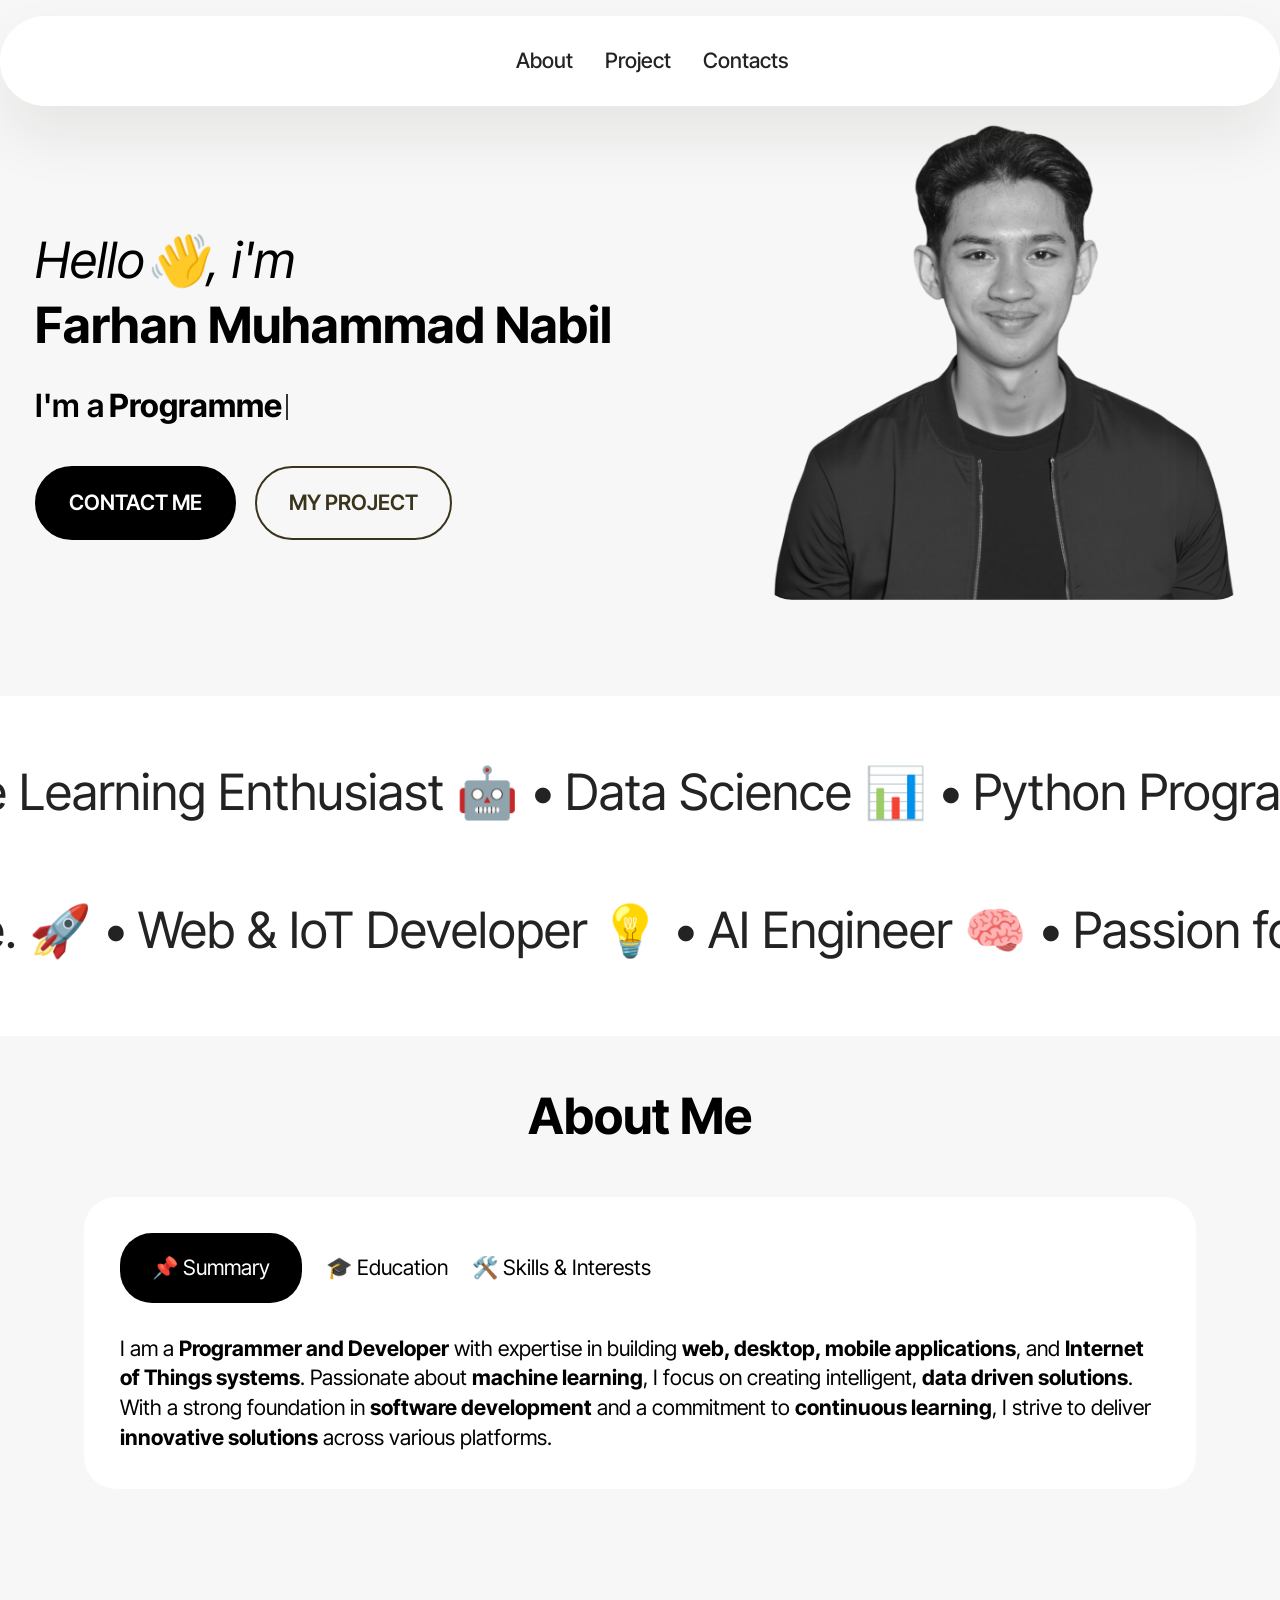
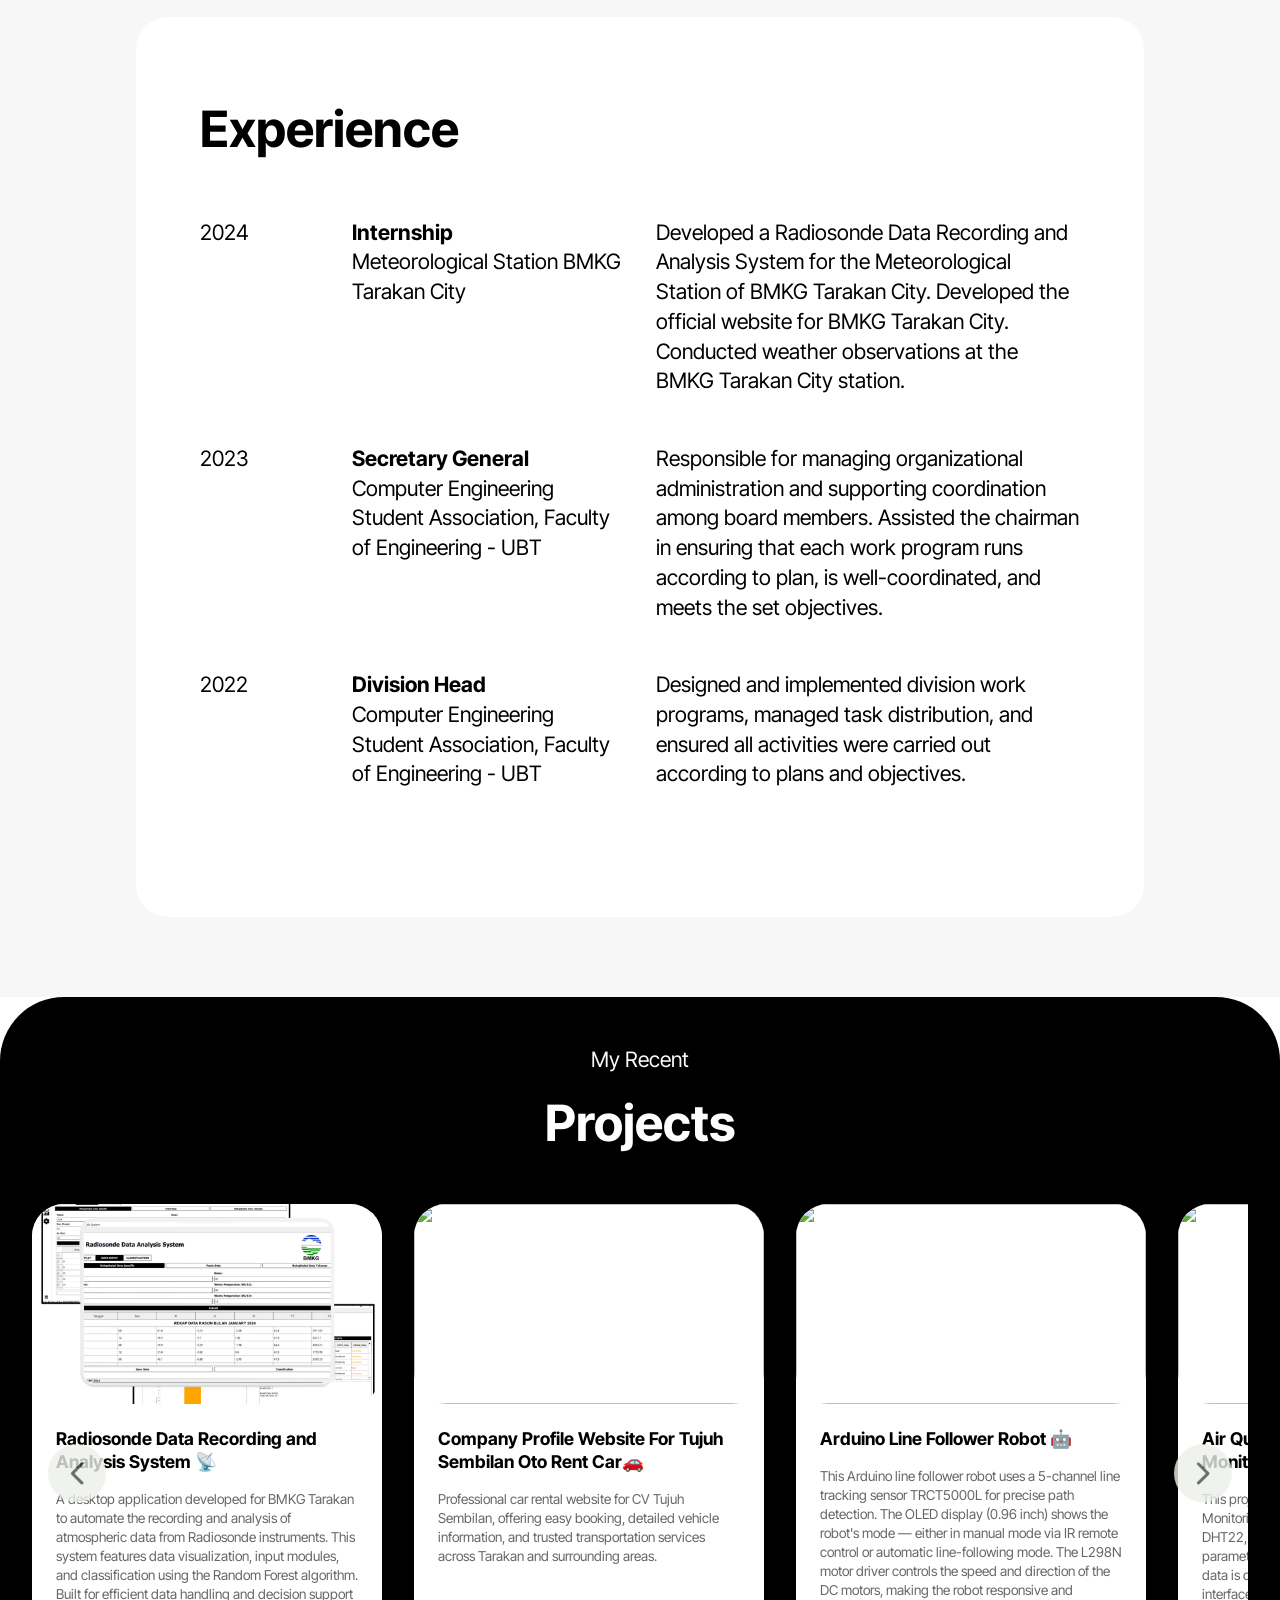
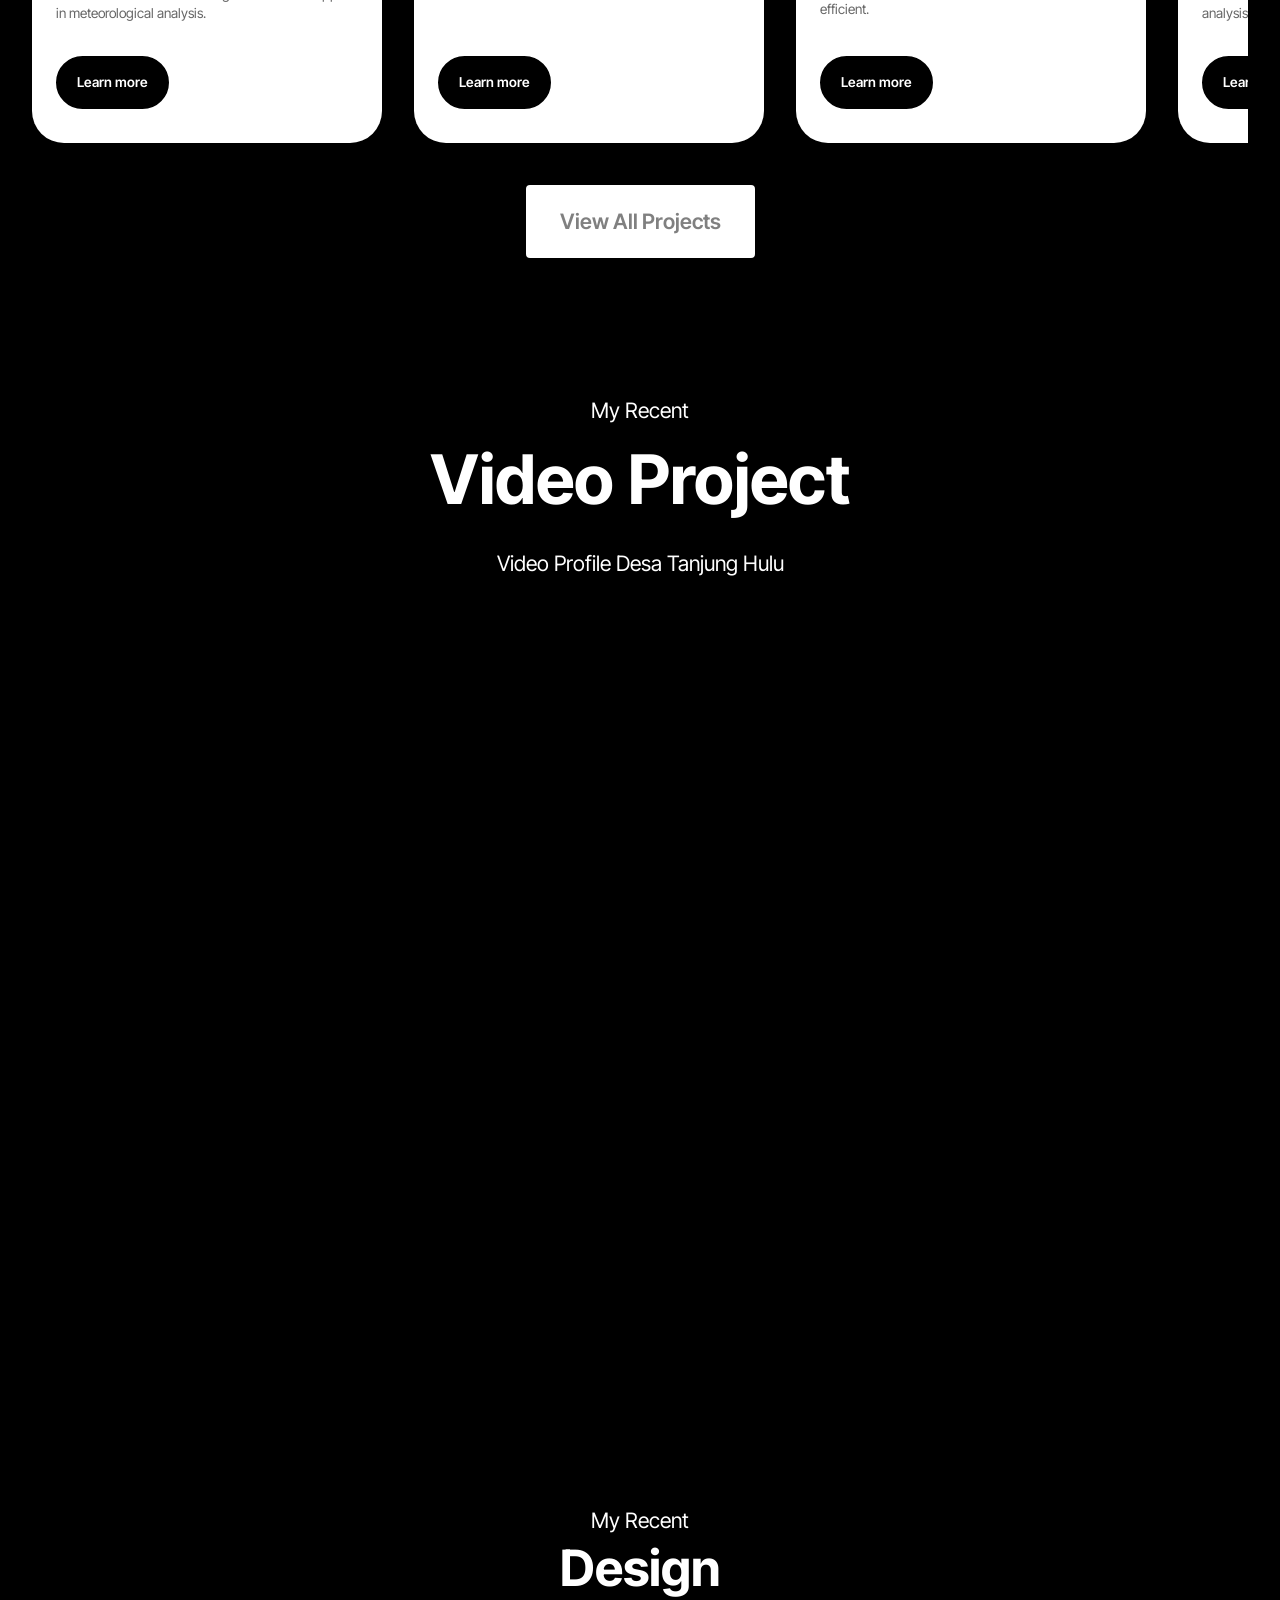
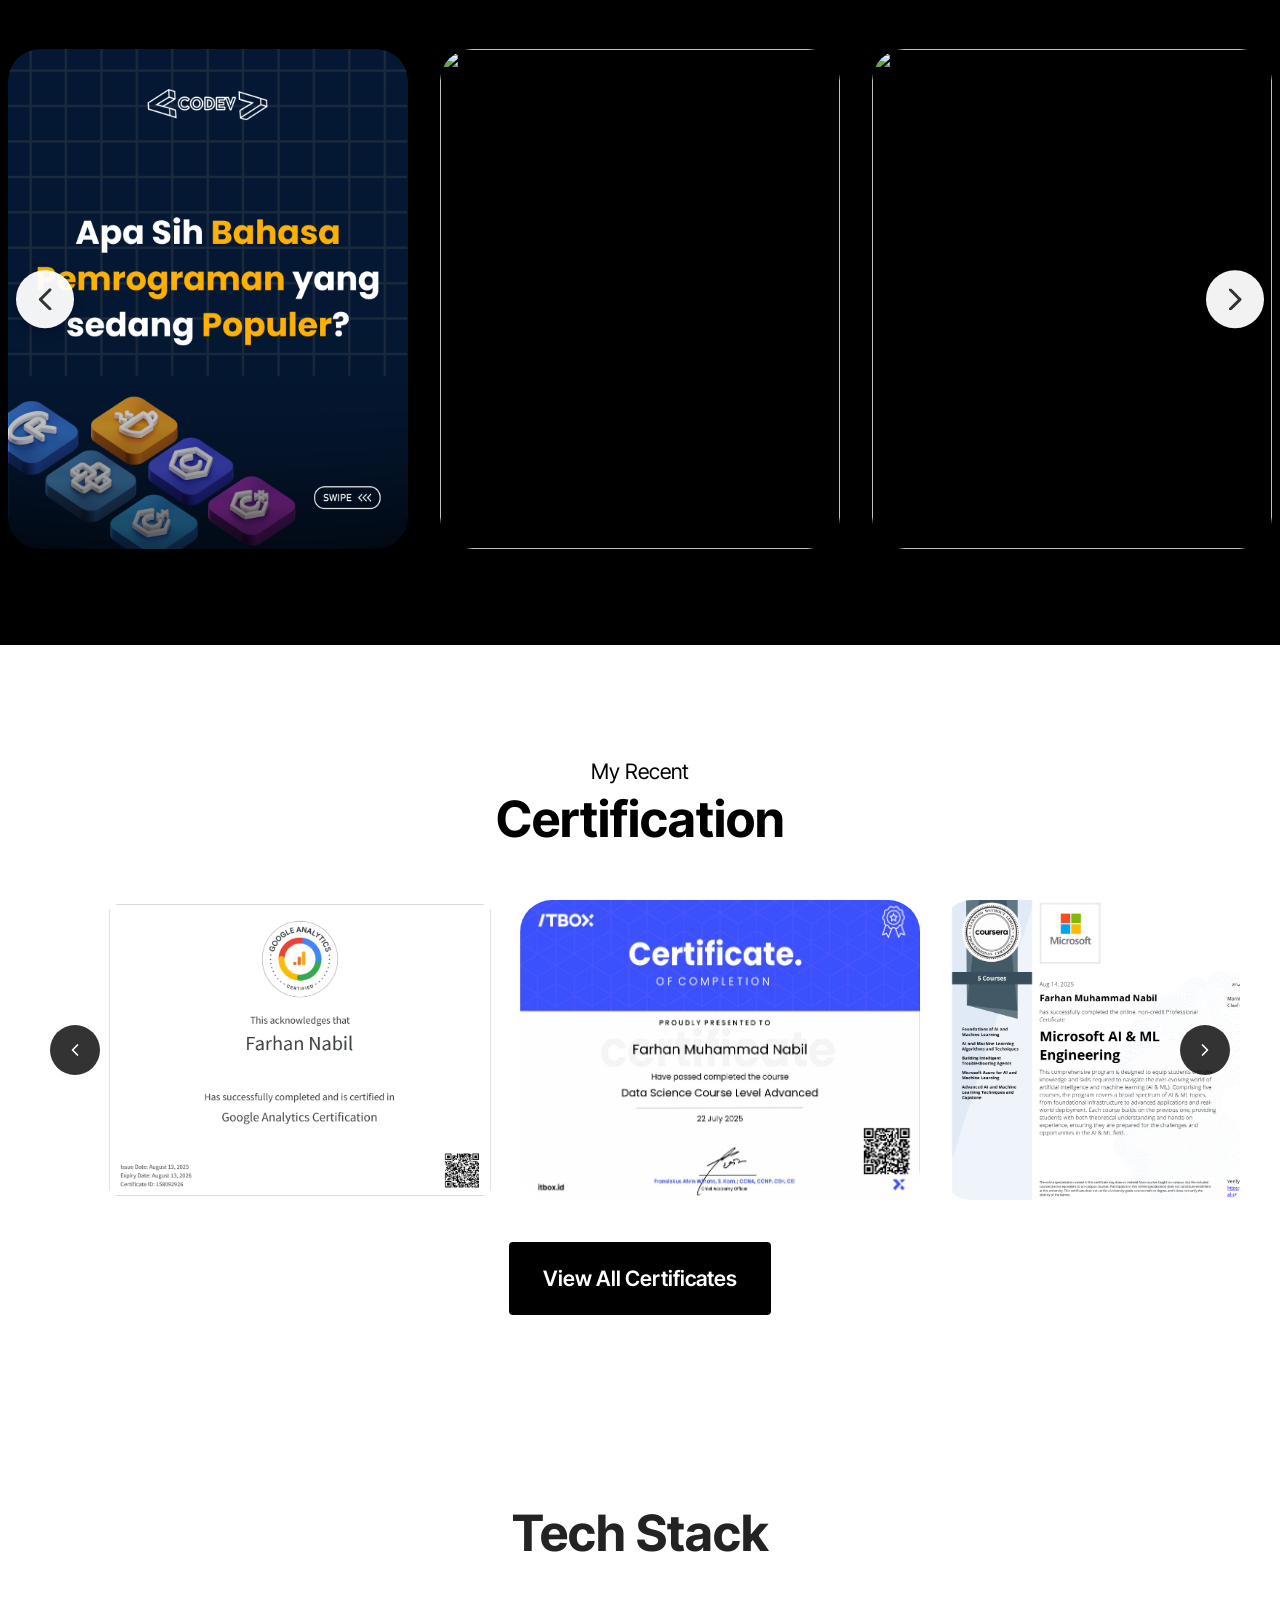
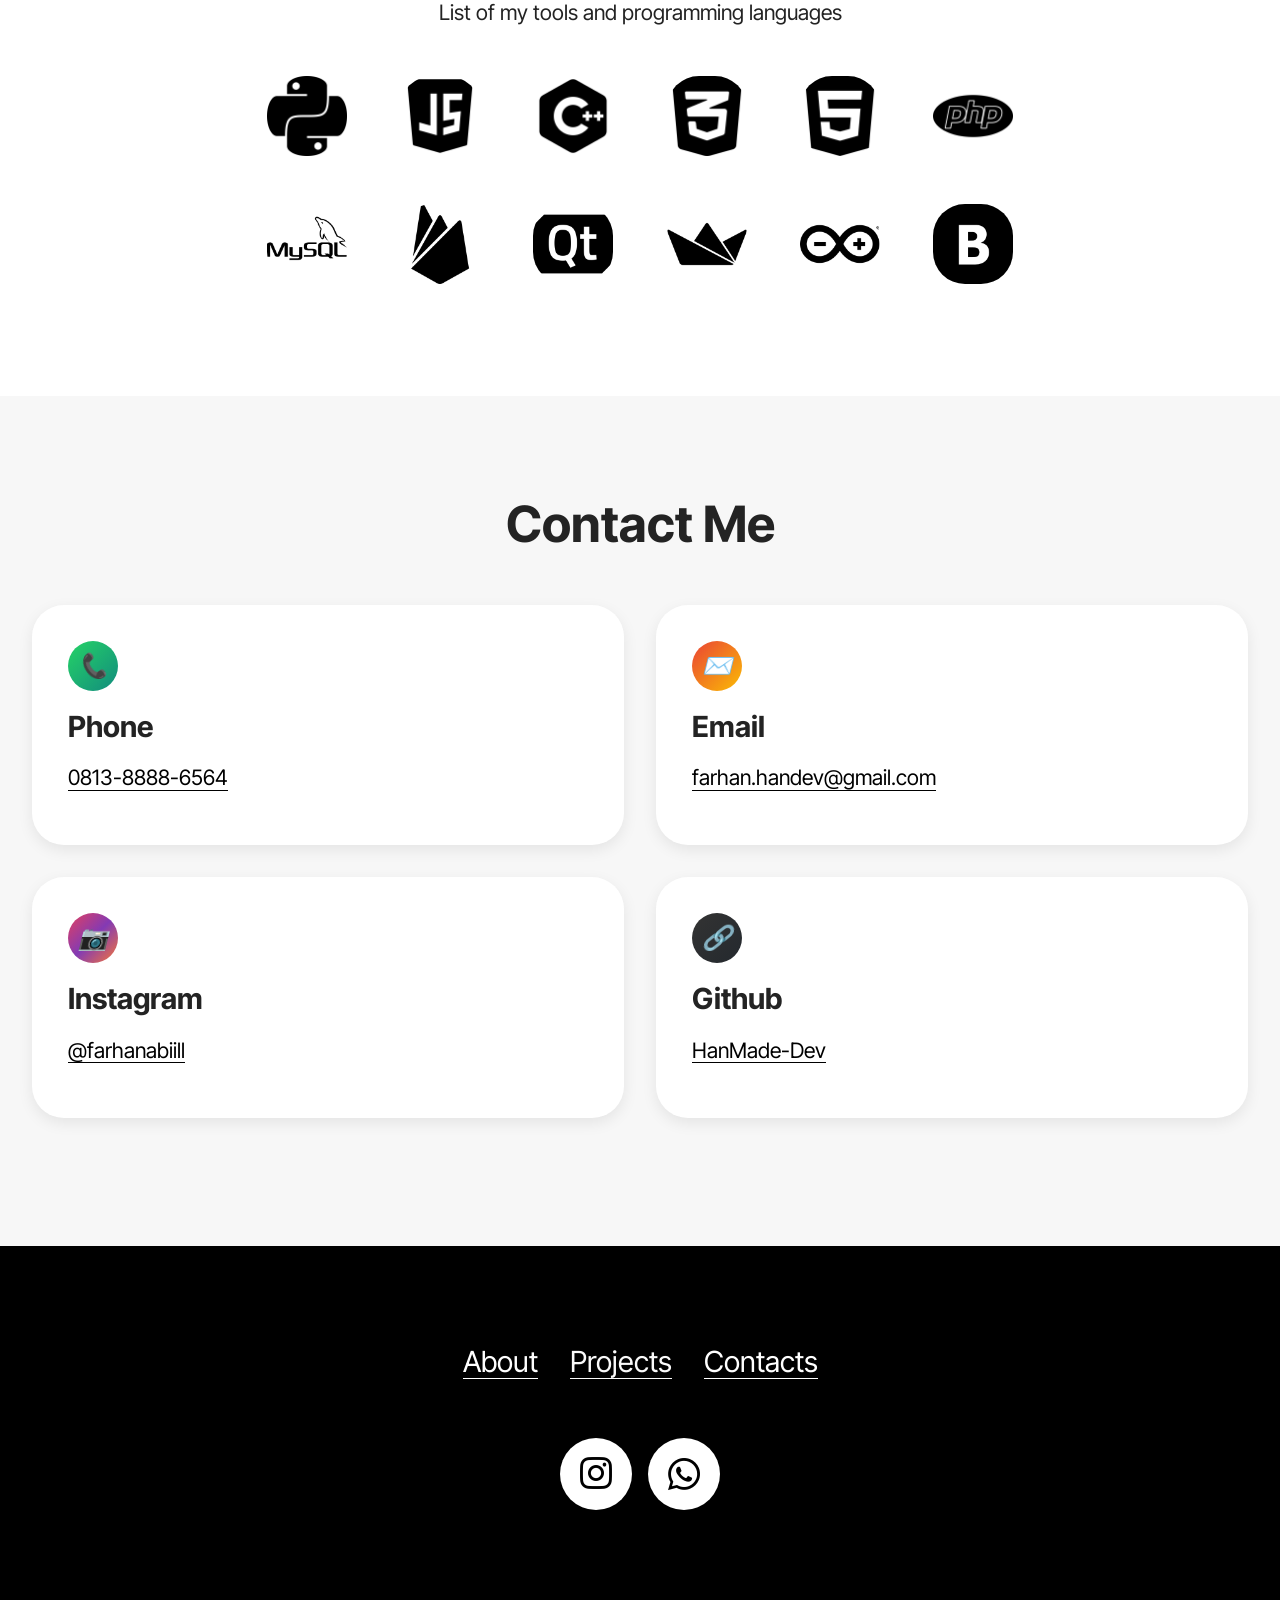
==== commit d7608e76: "New Update" ====
--- a/index.html
+++ b/index.html
@@ -453,7 +453,7 @@
 		</div>
 		<div class="row justify-content-center mt-4">
 			<div class="col-12 text-center">
-				<a href="projects.html" class="btn btn-primary display-7">View All Projects</a>
+				<a href="projects.html" class="btn btn-danger display-7">View All Projects</a>
 			</div>
 		</div>
 	</div>
@@ -627,7 +627,7 @@
                             <!-- Professional Certificates -->
                             <div class="certificate-slide">
                                 <div class="certificate-item">
-                                    <img src="assets/images/CERTI/professional-certi-1.png" alt="Google Analytics Certification" onclick="openCertModal(this.src)">
+                                    <img src="assets/images/CERTI/professional-certi-1.png" alt="Google Analytics Certification">
                                     <div class="certificate-overlay">
                                         <h5>Google Analytics Certification</h5>
                                         <p>Google Analytics Certified</p>
@@ -636,7 +636,7 @@
                             </div>
                             <div class="certificate-slide">
                                 <div class="certificate-item">
-                                    <img src="assets/images/CERTI/professional-certi-2.jpg" alt="Data Science Course Level Advanced" onclick="openCertModal(this.src)">
+                                    <img src="assets/images/CERTI/professional-certi-2.jpg" alt="Data Science Course Level Advanced">
                                     <div class="certificate-overlay">
                                         <h5>Data Science Course Level Advanced</h5>
                                         <p>ITBox Advanced Data Science Skills Certification</p>
@@ -645,7 +645,7 @@
                             </div>
                             <div class="certificate-slide">
                                 <div class="certificate-item">
-                                    <img src="assets/images/CERTI/professional-certi-3.png" alt="Microsoft AI & ML Engineering" onclick="openCertModal(this.src)">
+                                    <img src="assets/images/CERTI/professional-certi-3.png" alt="Microsoft AI & ML Engineering">
                                     <div class="certificate-overlay">
                                         <h5>Microsoft AI & ML Engineering</h5>
                                         <p>Microsoft Professional Certificate in AI & ML</p>
@@ -654,7 +654,7 @@
                             </div>
                             <div class="certificate-slide">
                                 <div class="certificate-item">
-                                    <img src="assets/images/CERTI/professional-certi-4.png" alt="IBM Machine Learning Specialist - Advanced" onclick="openCertModal(this.src)">
+                                    <img src="assets/images/CERTI/professional-certi-4.png" alt="IBM Machine Learning Specialist - Advanced">
                                     <div class="certificate-overlay">
                                         <h5>IBM Machine Learning Specialist - Advanced</h5>
                                         <p>IBM Advanced Machine Learning Specialist</p>
@@ -663,7 +663,7 @@
                             </div>
                             <div class="certificate-slide">
                                 <div class="certificate-item">
-                                    <img src="assets/images/CERTI/professional-certi-5.png" alt="Machine Learning Specialization" onclick="openCertModal(this.src)">
+                                    <img src="assets/images/CERTI/professional-certi-5.png" alt="Machine Learning Specialization">
                                     <div class="certificate-overlay">
                                         <h5>Machine Learning Specialization</h5>
                                         <p>Stanford University & Coursera Machine Learning Specialization</p>
@@ -672,7 +672,7 @@
                             </div>
                             <div class="certificate-slide">
                                 <div class="certificate-item">
-                                    <img src="assets/images/CERTI/professional-certi-6.png" alt="Python Essentials 1 Certification" onclick="openCertModal(this.src)">
+                                    <img src="assets/images/CERTI/professional-certi-6.png" alt="Python Essentials 1 Certification">
                                     <div class="certificate-overlay">
                                         <h5>Python Essentials 1 Certification</h5>
                                         <p>Cisco Networking Academy Python Essentials Certification</p>
@@ -681,7 +681,7 @@
                             </div>
                             <div class="certificate-slide">
                                 <div class="certificate-item">
-                                    <img src="assets/images/CERTI/professional-certi-7.png" alt="Python Essentials 2 Certification" onclick="openCertModal(this.src)">
+                                    <img src="assets/images/CERTI/professional-certi-7.png" alt="Python Essentials 2 Certification">
                                     <div class="certificate-overlay">
                                         <h5>Python Essentials 2 Certification</h5>
                                         <p>Cisco Networking Academy Python Essentials 2 Certification</p>
@@ -690,7 +690,7 @@
                             </div>
                             <div class="certificate-slide">
                                 <div class="certificate-item">
-                                    <img src="assets/images/CERTI/professional-certi-8.png" alt="Enterprise Design Thinking Practitioner" onclick="openCertModal(this.src)">
+                                    <img src="assets/images/CERTI/professional-certi-8.png" alt="Enterprise Design Thinking Practitioner">
                                     <div class="certificate-overlay">
                                         <h5>Enterprise Design Thinking Practitioner</h5>
                                         <p>IBM Enterprise Design Thinking Practitioner Certification</p>
@@ -699,7 +699,7 @@
                             </div>
                             <div class="certificate-slide">
                                 <div class="certificate-item">
-                                    <img src="assets/images/CERTI/professional-certi-9.png" alt="Enterprise Design Thinking - Team Essentials for AI" onclick="openCertModal(this.src)">
+                                    <img src="assets/images/CERTI/professional-certi-9.png" alt="Enterprise Design Thinking - Team Essentials for AI">
                                     <div class="certificate-overlay">
                                         <h5>Enterprise Design Thinking - Team Essentials for AI</h5>
                                         <p>IBM Team Essentials for AI Certification</p>
@@ -709,7 +709,7 @@
                             <!-- Course Certificates -->
                             <div class="certificate-slide">
                                 <div class="certificate-item">
-                                    <img src="assets/images/CERTI/certi-1.png" alt="Course Certificate 1" onclick="openCertModal(this.src)">
+                                    <img src="assets/images/CERTI/certi-1.png" alt="Course Certificate 1">
                                     <div class="certificate-overlay">
                                         <h5>Building Intelligent Troubleshooting Agents</h5>
                                         <p>Microsoft Intelligent Troubleshooting Certification</p>
@@ -718,7 +718,7 @@
                             </div>
                             <div class="certificate-slide">
                                 <div class="certificate-item">
-                                    <img src="assets/images/CERTI/certi-5.png" alt="Course Certificate 2" onclick="openCertModal(this.src)">
+                                    <img src="assets/images/CERTI/certi-5.png" alt="Course Certificate 2">
                                     <div class="certificate-overlay">
                                         <h5>AI and Machine Learning Algorithms and Techniques</h5>
                                         <p>Microsoft AI & ML Certificati</p>
@@ -727,7 +727,7 @@
                             </div>
                             <div class="certificate-slide">
                                 <div class="certificate-item">
-                                    <img src="assets/images/CERTI/certi-3.png" alt="Course Certificate 3" onclick="openCertModal(this.src)">
+                                    <img src="assets/images/CERTI/certi-3.png" alt="Course Certificate 3">
                                     <div class="certificate-overlay">
                                         <h5>AI in Healthcare Capstone</h5>
                                         <p>Stanford University AI in Healthcare Certification</p>
@@ -736,7 +736,7 @@
                             </div>
                             <div class="certificate-slide">
                                 <div class="certificate-item">
-                                    <img src="assets/images/CERTI/certi-6.png" alt="Course Certificate 4" onclick="openCertModal(this.src)">
+                                    <img src="assets/images/CERTI/certi-6.png" alt="Course Certificate 4">
                                     <div class="certificate-overlay">
                                         <h5>Advanced Learning AlgorithmsI</h5>
                                         <p>DeepLearning.AI & Stanford University Certification</p>
@@ -745,7 +745,7 @@
                             </div>
                             <div class="certificate-slide">
                                 <div class="certificate-item">
-                                    <img src="assets/images/CERTI/certi-7.png" alt="Course Certificate 5" onclick="openCertModal(this.src)">
+                                    <img src="assets/images/CERTI/certi-7.png" alt="Course Certificate 5">
                                     <div class="certificate-overlay">
                                         <h5>Foundations of AI and Machine Learning</h5>
                                         <p>Microsoft Foundations of AI & ML Certification</p>
@@ -755,7 +755,7 @@
                             <!-- Project Certificates -->
                             <div class="certificate-slide">
                                 <div class="certificate-item">
-                                    <img src="assets/images/CERTI/certi-project-1.png" alt="Project Certificate 1" onclick="openCertModal(this.src)">
+                                    <img src="assets/images/CERTI/certi-project-1.png" alt="Project Certificate 1">
                                     <div class="certificate-overlay">
                                         <h5>Data Science Challenge with Python</h5>
                                         <p>DQLab, Xeratic, Multimedia Nusantara University</p>
@@ -764,7 +764,7 @@
                             </div>
                             <div class="certificate-slide">
                                 <div class="certificate-item">
-                                    <img src="assets/images/CERTI/certi-project-2.jpg" alt="Project Certificate 2" onclick="openCertModal(this.src)">
+                                    <img src="assets/images/CERTI/certi-project-2.jpg" alt="Project Certificate 2">
                                     <div class="certificate-overlay">
                                         <h5>Project Machine Learning with Python: Building Recommender System</h5>
                                         <p>DQLab, Xeratic, Multimedia Nusantara University</p>
@@ -773,7 +773,7 @@
                             </div>
                             <div class="certificate-slide">
                                 <div class="certificate-item">
-                                    <img src="assets/images/CERTI/certi-project-6.jpg" alt="Project Certificate 3" onclick="openCertModal(this.src)">
+                                    <img src="assets/images/CERTI/certi-project-6.jpg" alt="Project Certificate 3">
                                     <div class="certificate-overlay">
                                         <h5>Advanced Classification using Machine Learning in Healthcare</h5>
                                         <p>Cognitive Class, IBM Developer Skills Network</p>
@@ -1172,6 +1172,7 @@
         certificateCurrentX = certificateStartX;
         stopCertificateAutoplay();
         certificateTrack.style.cursor = 'grabbing';
+        certificateTrack.style.transition = 'none';
     }
 
     function handleCertificateMove(e) {
@@ -1191,6 +1192,7 @@
 
         certificateIsDragging = false;
         certificateTrack.style.cursor = 'grab';
+        certificateTrack.style.transition = 'transform 0.5s ease';
 
         const diff = certificateCurrentX - certificateStartX;
         const threshold = 50;
--- a/assets/css/additional.css
+++ b/assets/css/additional.css
@@ -276,15 +276,17 @@
   border-color: #ffffff !important;
   color: #808080 !important;
   box-shadow: none;
+  transition: all 0.3s ease;
 }
 .btn-danger:hover,
 .btn-danger:focus,
 .btn-danger.focus,
 .btn-danger.active {
-  color: inherit;
-  background-color: #ffffff !important;
-  border-color: #ffffff !important;
-  box-shadow: none;
+  color: #ffffff !important;
+  background-color: #333333 !important;
+  border-color: #333333 !important;
+  box-shadow: 0 5px 15px rgba(0, 0, 0, 0.2);
+  transform: translateY(-2px);
 }
 .btn-danger.disabled,
 .btn-danger:disabled {
@@ -1412,16 +1414,21 @@
 
 @media (max-width: 768px) {
   .cid-uPXiGSK6yH .profession-line {
-    font-size: 1.8rem;
+    font-size: 1.5rem;
     flex-wrap: wrap;
+  }
+
+  .cid-uPXiGSK6yH .profession-line .prefix-text {
+    font-size: 1.5rem;
+  }
+
+  .cid-uPXiGSK6yH #typing-animation {
+    font-size: 1.5rem;
+    min-height: 1em;
   }
 
   .cid-uPXiGSK6yH .typing-cursor {
     height: 1em;
-  }
-
-  .cid-uPXiGSK6yH #typing-animation {
-    min-height: 1em;
   }
 }
 
@@ -3035,6 +3042,11 @@
   cursor: grab;
   gap: 20px;
   padding: 0 60px;
+  touch-action: pan-x;
+  user-select: none;
+  -webkit-user-select: none;
+  -moz-user-select: none;
+  -ms-user-select: none;
 }
 
 .certificate-track:active {
@@ -3075,6 +3087,7 @@
   height: 100%;
   object-fit: cover;
   transition: all 0.3s ease;
+  cursor: default;
 }
 
 .certificate-overlay {
--- a/assets/css/additional.css
+++ b/assets/css/additional.css
@@ -276,15 +276,17 @@
   border-color: #ffffff !important;
   color: #808080 !important;
   box-shadow: none;
+  transition: all 0.3s ease;
 }
 .btn-danger:hover,
 .btn-danger:focus,
 .btn-danger.focus,
 .btn-danger.active {
-  color: inherit;
-  background-color: #ffffff !important;
-  border-color: #ffffff !important;
-  box-shadow: none;
+  color: #ffffff !important;
+  background-color: #333333 !important;
+  border-color: #333333 !important;
+  box-shadow: 0 5px 15px rgba(0, 0, 0, 0.2);
+  transform: translateY(-2px);
 }
 .btn-danger.disabled,
 .btn-danger:disabled {
@@ -1412,16 +1414,21 @@
 
 @media (max-width: 768px) {
   .cid-uPXiGSK6yH .profession-line {
-    font-size: 1.8rem;
+    font-size: 1.5rem;
     flex-wrap: wrap;
+  }
+
+  .cid-uPXiGSK6yH .profession-line .prefix-text {
+    font-size: 1.5rem;
+  }
+
+  .cid-uPXiGSK6yH #typing-animation {
+    font-size: 1.5rem;
+    min-height: 1em;
   }
 
   .cid-uPXiGSK6yH .typing-cursor {
     height: 1em;
-  }
-
-  .cid-uPXiGSK6yH #typing-animation {
-    min-height: 1em;
   }
 }
 
@@ -3035,6 +3042,11 @@
   cursor: grab;
   gap: 20px;
   padding: 0 60px;
+  touch-action: pan-x;
+  user-select: none;
+  -webkit-user-select: none;
+  -moz-user-select: none;
+  -ms-user-select: none;
 }
 
 .certificate-track:active {
@@ -3075,6 +3087,7 @@
   height: 100%;
   object-fit: cover;
   transition: all 0.3s ease;
+  cursor: default;
 }
 
 .certificate-overlay {
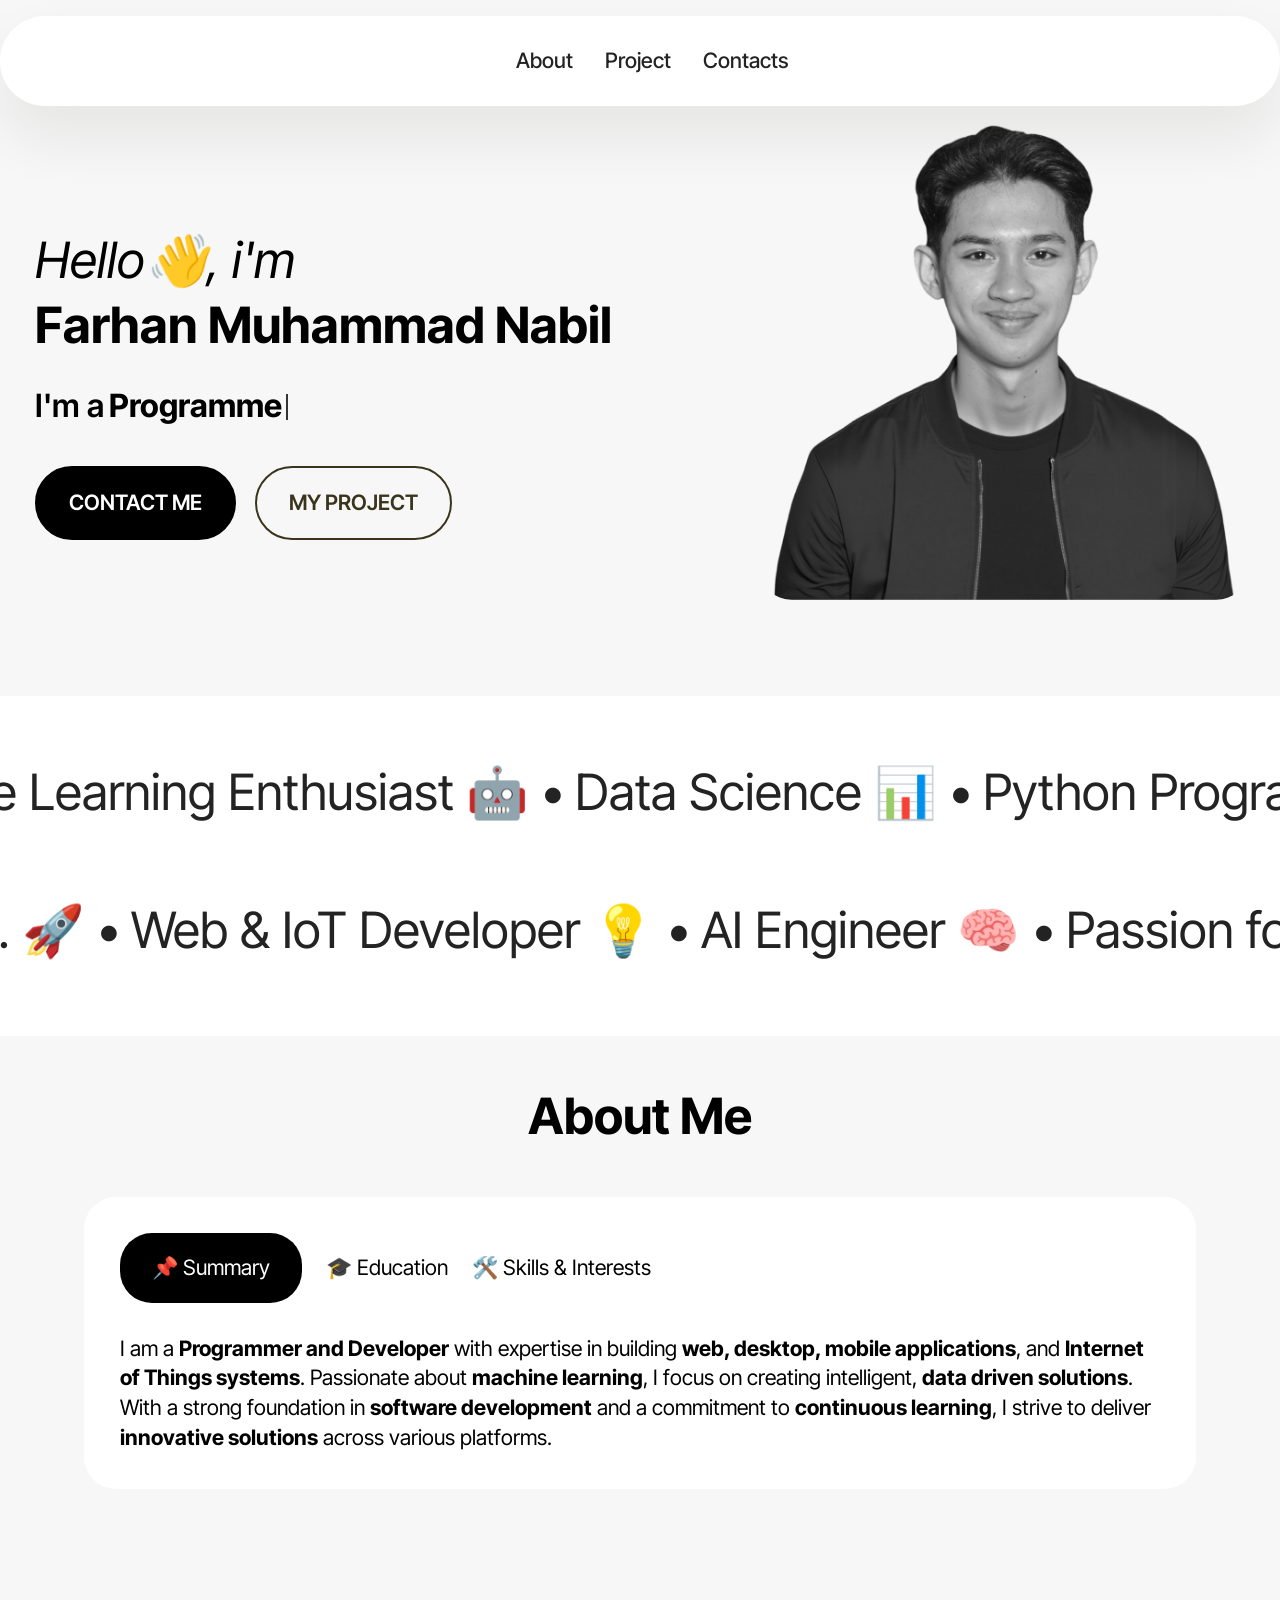
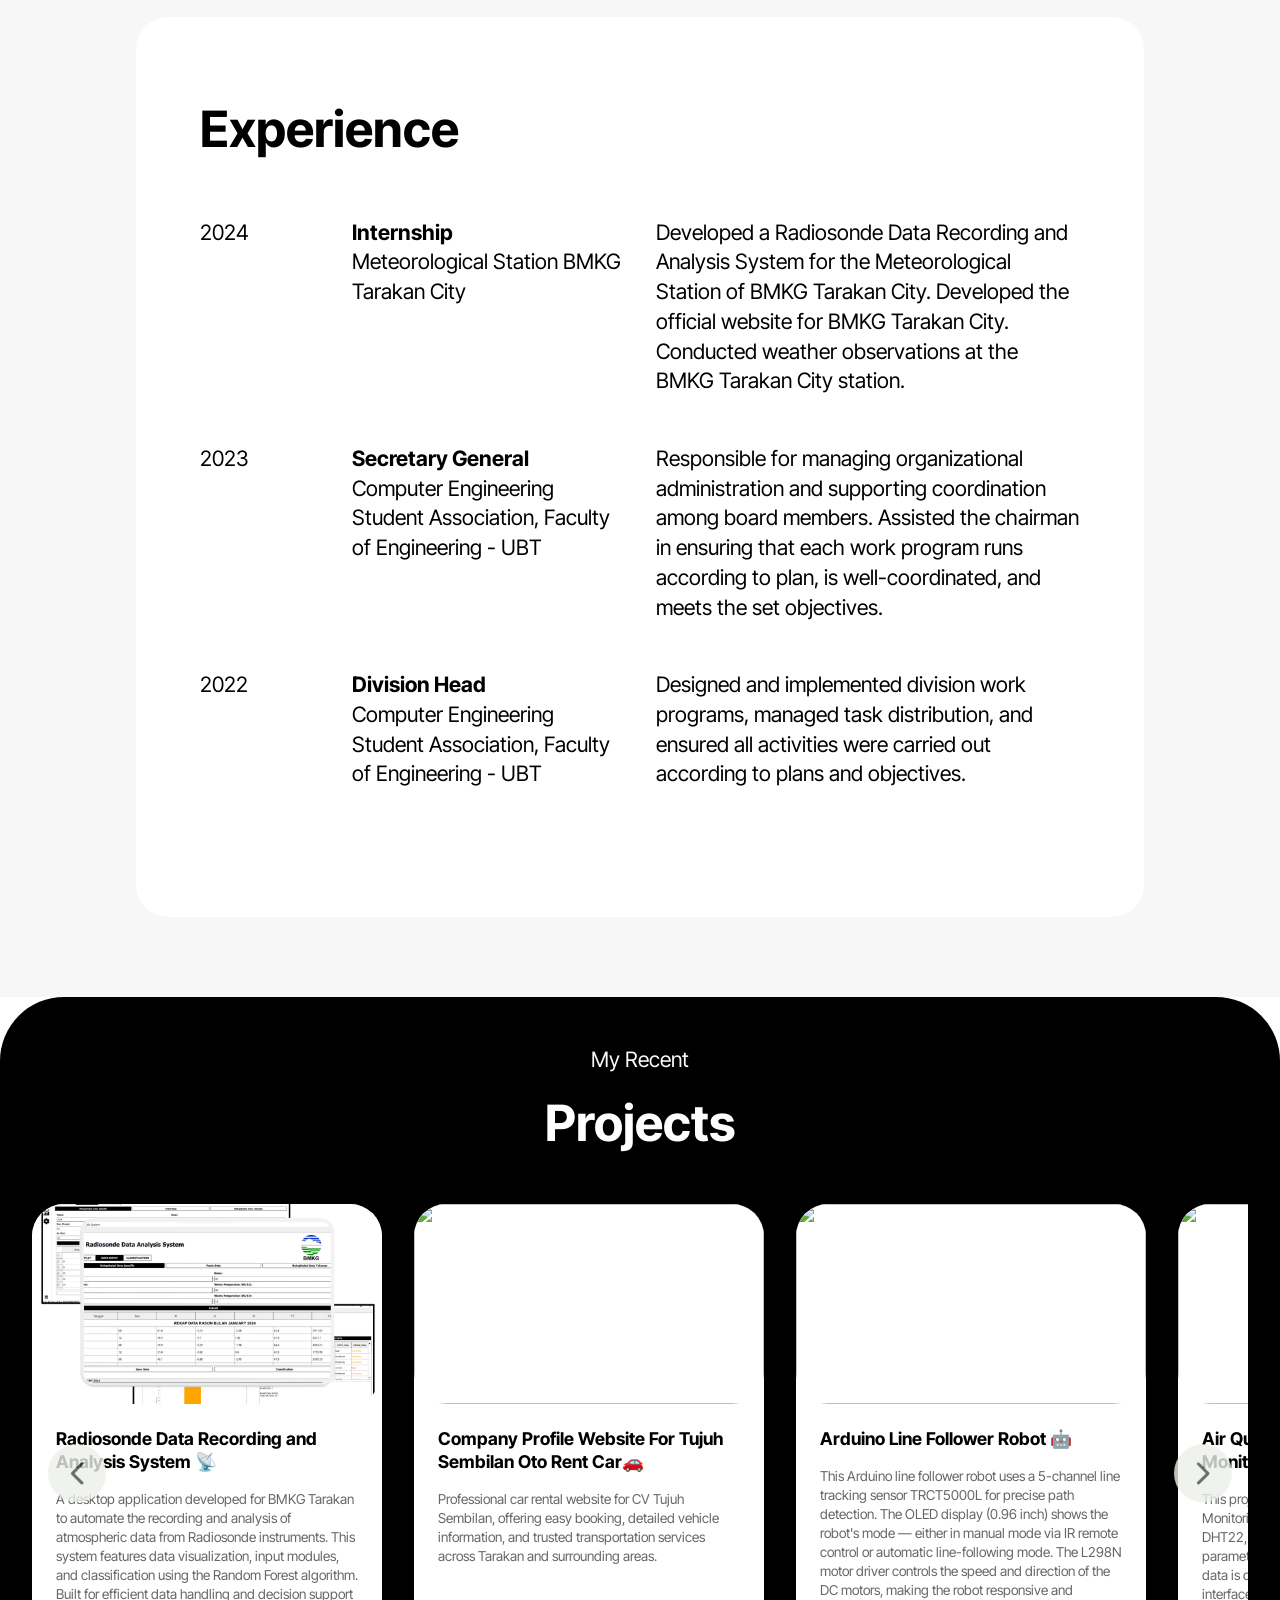
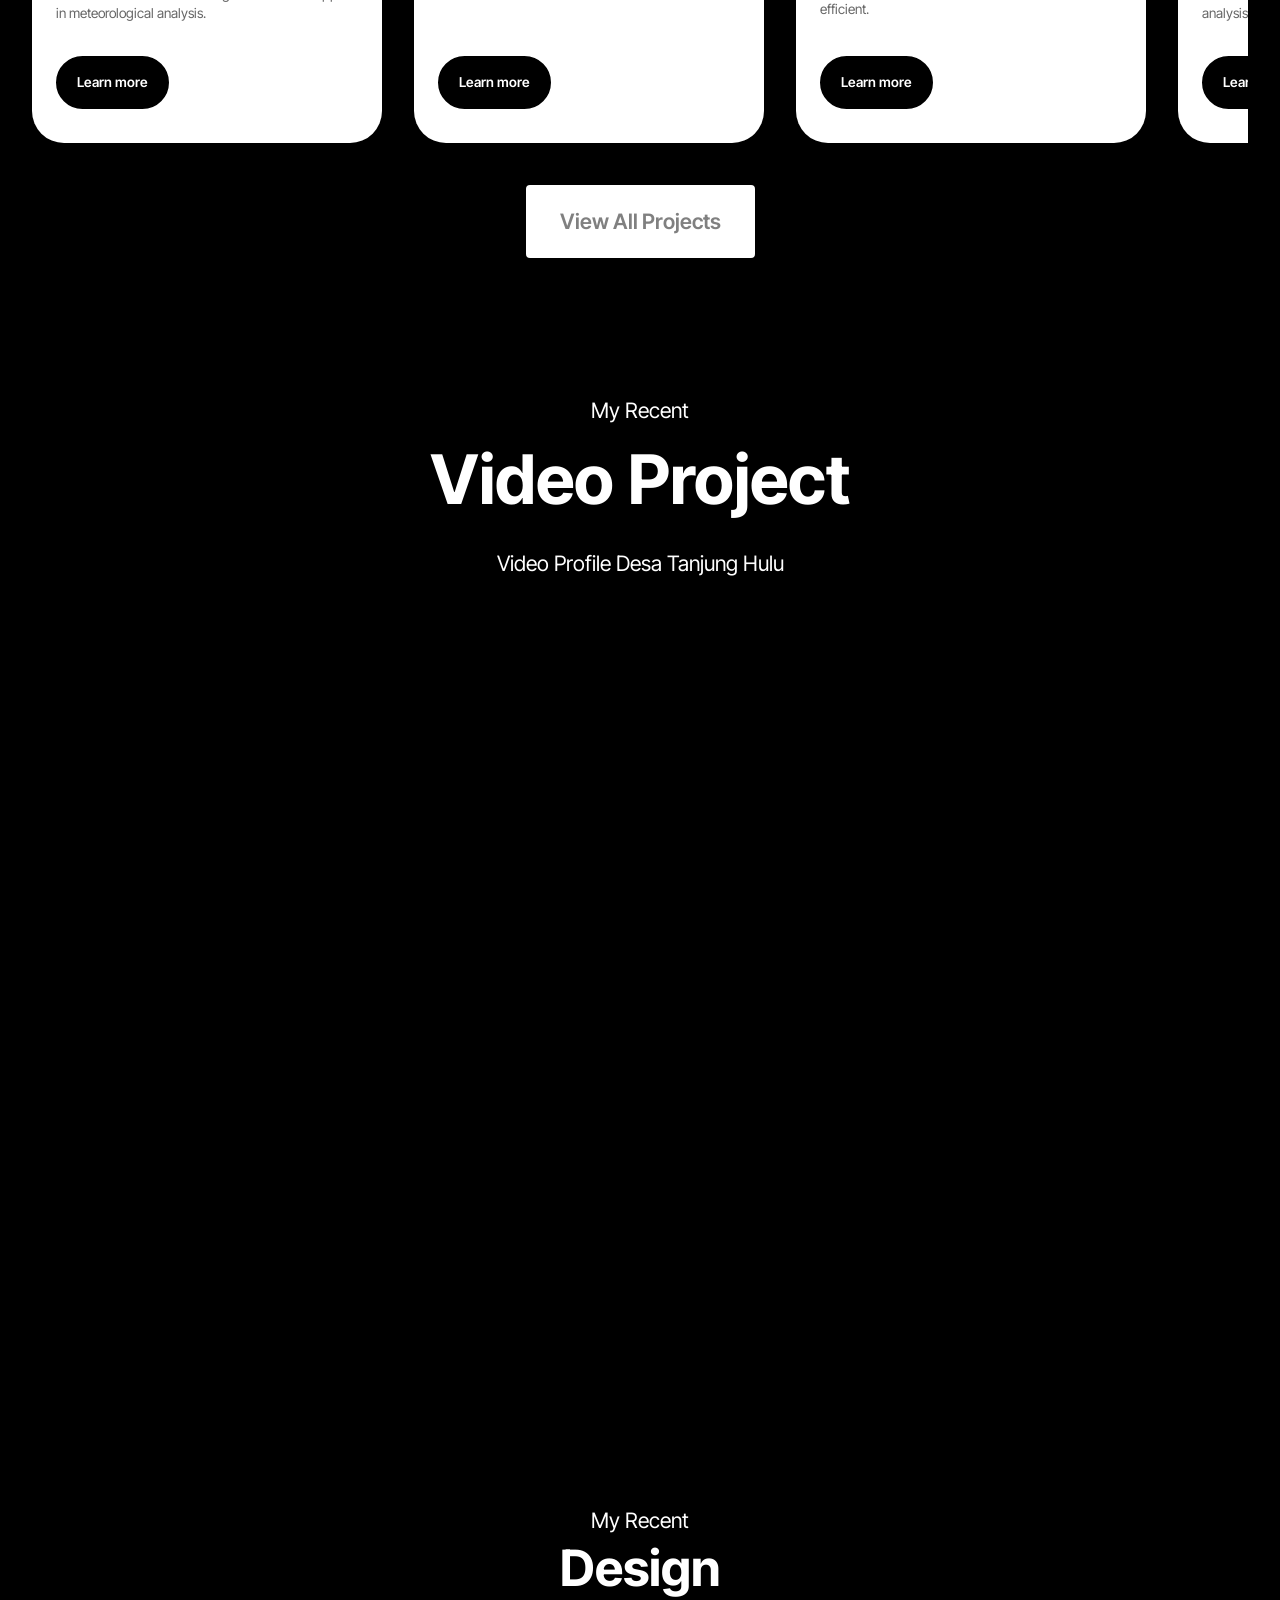
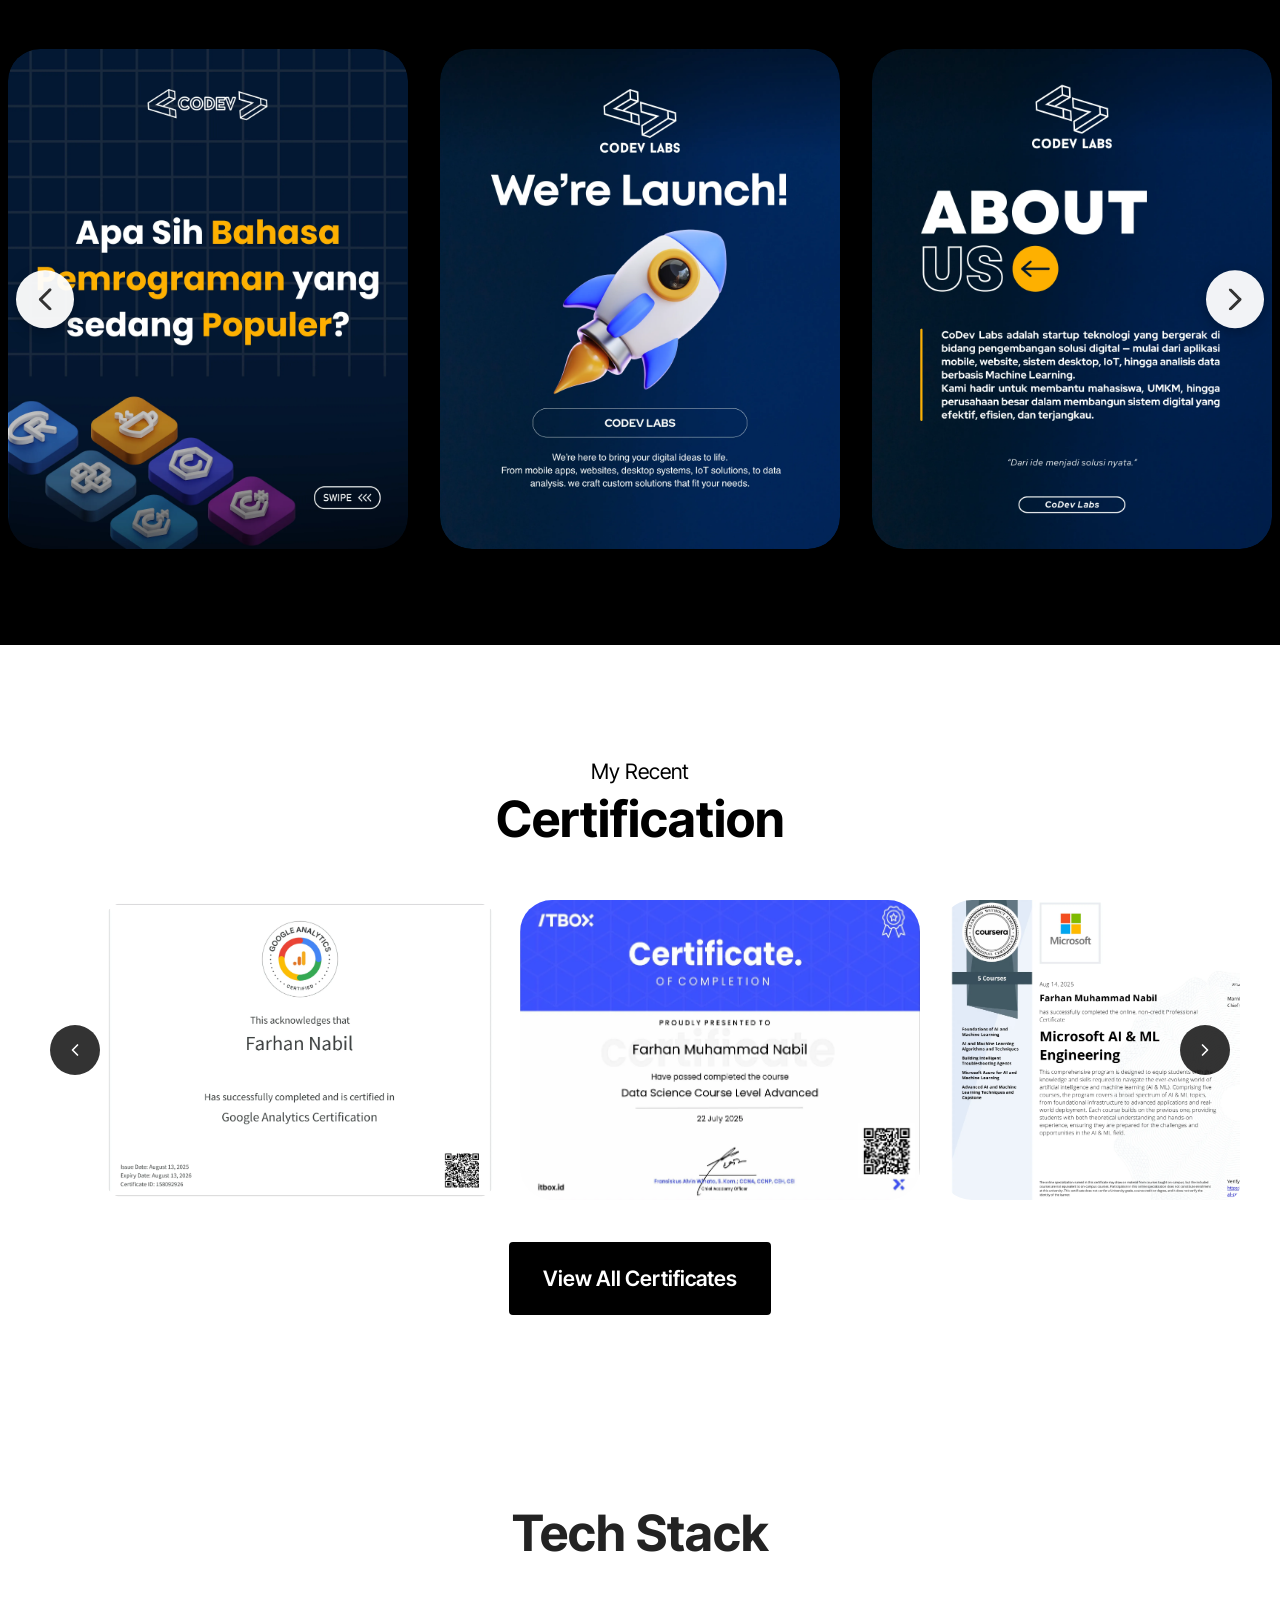
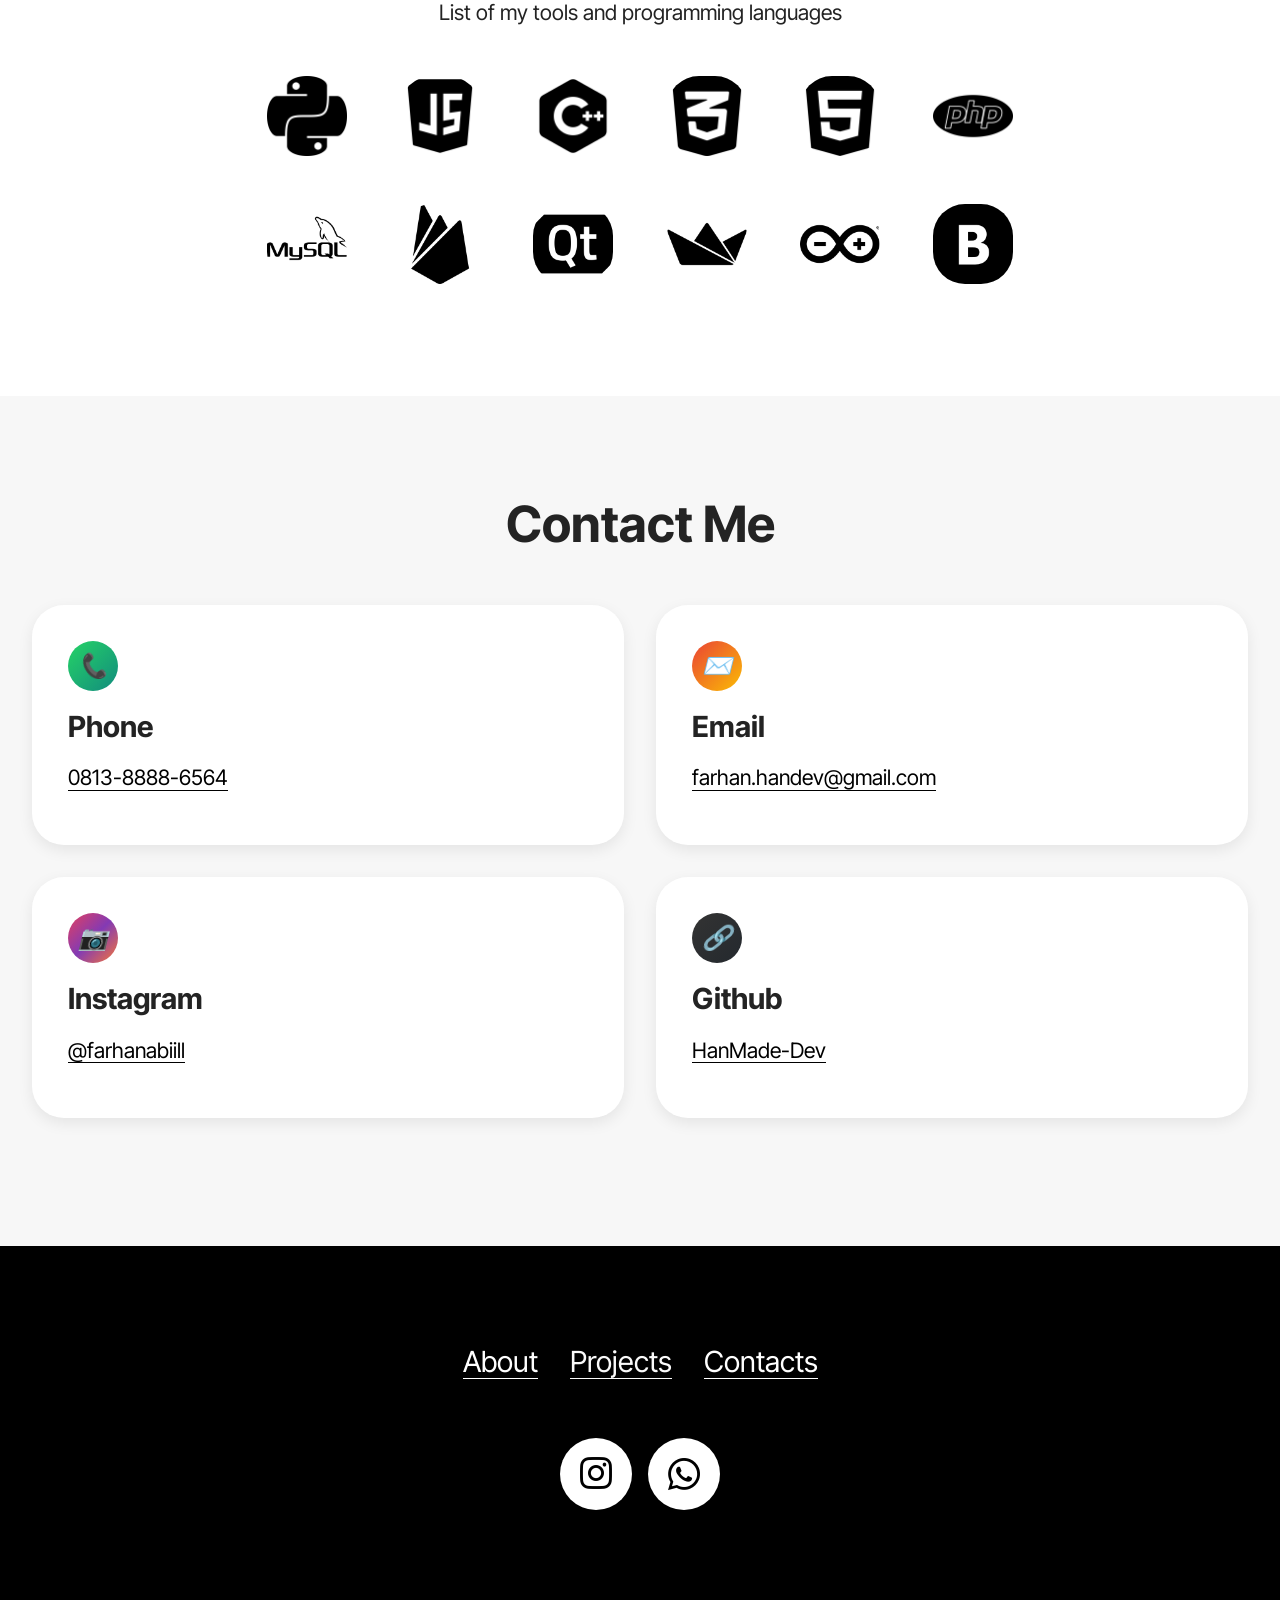
==== commit 216f0013: "update all files" ====
--- a/index.html
+++ b/index.html
@@ -516,7 +516,7 @@
                                 <div class="slide-content">
                                     <div class="item-img">
                                         <div class="item-wrapper">
-                                            <img src="assets/images/IG/1.png" title="">
+                                            <img src="assets/images/IG/1.webp" title="">
                                         </div>
                                     </div>
                                 </div>
@@ -525,7 +525,7 @@
                                 <div class="slide-content">
                                     <div class="item-img">
                                         <div class="item-wrapper">
-                                            <img src="assets/images/IG/2.png" title="">
+                                            <img src="assets/images/IG/2.webp" title="">
                                         </div>
                                     </div>
                                 </div>
@@ -534,7 +534,7 @@
                                 <div class="slide-content">
                                     <div class="item-img">
                                         <div class="item-wrapper">
-                                            <img src="assets/images/IG/3.png" title="">
+                                            <img src="assets/images/IG/3.webp" title="">
                                         </div>
                                     </div>
                                 </div>
@@ -543,7 +543,7 @@
                                 <div class="slide-content">
                                     <div class="item-img">
                                         <div class="item-wrapper">
-                                            <img src="assets/images/IG/4.png" title="">
+                                            <img src="assets/images/IG/4.webp" title="">
                                         </div>
                                     </div>
                                 </div>
@@ -552,7 +552,7 @@
                                 <div class="slide-content">
                                     <div class="item-img">
                                         <div class="item-wrapper">
-                                            <img src="assets/images/IG/5.png" title="">
+                                            <img src="assets/images/IG/5.webp" title="">
                                         </div>
                                     </div>
                                 </div>
@@ -561,7 +561,7 @@
                             <div class="slide-content">
                                 <div class="item-img">
                                     <div class="item-wrapper">
-                                        <img src="assets/images/IG/6.png" title="">
+                                        <img src="assets/images/IG/6.webp" title="">
                                     </div>
                                 </div>
                             </div>
@@ -570,7 +570,7 @@
                             <div class="slide-content">
                                 <div class="item-img">
                                     <div class="item-wrapper">
-                                        <img src="assets/images/IG/7.png" title="">
+                                        <img src="assets/images/IG/7.webp" title="">
                                     </div>
                                 </div>
                             </div>
@@ -579,7 +579,7 @@
                             <div class="slide-content">
                                 <div class="item-img">
                                     <div class="item-wrapper">
-                                        <img src="assets/images/IG/8.png" title="">
+                                        <img src="assets/images/IG/8.webp" title="">
                                     </div>
                                 </div>
                             </div>
@@ -627,7 +627,7 @@
                             <!-- Professional Certificates -->
                             <div class="certificate-slide">
                                 <div class="certificate-item">
-                                    <img src="assets/images/CERTI/professional-certi-1.png" alt="Google Analytics Certification">
+                                    <img src="assets/images/CERTI/professional-certi-1.webp" alt="Google Analytics Certification">
                                     <div class="certificate-overlay">
                                         <h5>Google Analytics Certification</h5>
                                         <p>Google Analytics Certified</p>
@@ -636,7 +636,7 @@
                             </div>
                             <div class="certificate-slide">
                                 <div class="certificate-item">
-                                    <img src="assets/images/CERTI/professional-certi-2.jpg" alt="Data Science Course Level Advanced">
+                                    <img src="assets/images/CERTI/professional-certi-2.webp" alt="Data Science Course Level Advanced">
                                     <div class="certificate-overlay">
                                         <h5>Data Science Course Level Advanced</h5>
                                         <p>ITBox Advanced Data Science Skills Certification</p>
@@ -645,7 +645,7 @@
                             </div>
                             <div class="certificate-slide">
                                 <div class="certificate-item">
-                                    <img src="assets/images/CERTI/professional-certi-3.png" alt="Microsoft AI & ML Engineering">
+                                    <img src="assets/images/CERTI/professional-certi-3.webp" alt="Microsoft AI & ML Engineering">
                                     <div class="certificate-overlay">
                                         <h5>Microsoft AI & ML Engineering</h5>
                                         <p>Microsoft Professional Certificate in AI & ML</p>
@@ -654,7 +654,7 @@
                             </div>
                             <div class="certificate-slide">
                                 <div class="certificate-item">
-                                    <img src="assets/images/CERTI/professional-certi-4.png" alt="IBM Machine Learning Specialist - Advanced">
+                                    <img src="assets/images/CERTI/professional-certi-4.webp" alt="IBM Machine Learning Specialist - Advanced">
                                     <div class="certificate-overlay">
                                         <h5>IBM Machine Learning Specialist - Advanced</h5>
                                         <p>IBM Advanced Machine Learning Specialist</p>
@@ -663,7 +663,7 @@
                             </div>
                             <div class="certificate-slide">
                                 <div class="certificate-item">
-                                    <img src="assets/images/CERTI/professional-certi-5.png" alt="Machine Learning Specialization">
+                                    <img src="assets/images/CERTI/professional-certi-5.webp" alt="Machine Learning Specialization">
                                     <div class="certificate-overlay">
                                         <h5>Machine Learning Specialization</h5>
                                         <p>Stanford University & Coursera Machine Learning Specialization</p>
@@ -672,7 +672,7 @@
                             </div>
                             <div class="certificate-slide">
                                 <div class="certificate-item">
-                                    <img src="assets/images/CERTI/professional-certi-6.png" alt="Python Essentials 1 Certification">
+                                    <img src="assets/images/CERTI/professional-certi-6.webp" alt="Python Essentials 1 Certification">
                                     <div class="certificate-overlay">
                                         <h5>Python Essentials 1 Certification</h5>
                                         <p>Cisco Networking Academy Python Essentials Certification</p>
@@ -681,7 +681,7 @@
                             </div>
                             <div class="certificate-slide">
                                 <div class="certificate-item">
-                                    <img src="assets/images/CERTI/professional-certi-7.png" alt="Python Essentials 2 Certification">
+                                    <img src="assets/images/CERTI/professional-certi-7.webp" alt="Python Essentials 2 Certification">
                                     <div class="certificate-overlay">
                                         <h5>Python Essentials 2 Certification</h5>
                                         <p>Cisco Networking Academy Python Essentials 2 Certification</p>
@@ -690,7 +690,7 @@
                             </div>
                             <div class="certificate-slide">
                                 <div class="certificate-item">
-                                    <img src="assets/images/CERTI/professional-certi-8.png" alt="Enterprise Design Thinking Practitioner">
+                                    <img src="assets/images/CERTI/professional-certi-8.webp" alt="Enterprise Design Thinking Practitioner">
                                     <div class="certificate-overlay">
                                         <h5>Enterprise Design Thinking Practitioner</h5>
                                         <p>IBM Enterprise Design Thinking Practitioner Certification</p>
@@ -699,7 +699,7 @@
                             </div>
                             <div class="certificate-slide">
                                 <div class="certificate-item">
-                                    <img src="assets/images/CERTI/professional-certi-9.png" alt="Enterprise Design Thinking - Team Essentials for AI">
+                                    <img src="assets/images/CERTI/professional-certi-9.webp" alt="Enterprise Design Thinking - Team Essentials for AI">
                                     <div class="certificate-overlay">
                                         <h5>Enterprise Design Thinking - Team Essentials for AI</h5>
                                         <p>IBM Team Essentials for AI Certification</p>
@@ -709,7 +709,7 @@
                             <!-- Course Certificates -->
                             <div class="certificate-slide">
                                 <div class="certificate-item">
-                                    <img src="assets/images/CERTI/certi-1.png" alt="Course Certificate 1">
+                                    <img src="assets/images/CERTI/certi-1.webp" alt="Course Certificate 1">
                                     <div class="certificate-overlay">
                                         <h5>Building Intelligent Troubleshooting Agents</h5>
                                         <p>Microsoft Intelligent Troubleshooting Certification</p>
@@ -718,7 +718,7 @@
                             </div>
                             <div class="certificate-slide">
                                 <div class="certificate-item">
-                                    <img src="assets/images/CERTI/certi-5.png" alt="Course Certificate 2">
+                                    <img src="assets/images/CERTI/certi-5.webp" alt="Course Certificate 2">
                                     <div class="certificate-overlay">
                                         <h5>AI and Machine Learning Algorithms and Techniques</h5>
                                         <p>Microsoft AI & ML Certificati</p>
@@ -727,7 +727,7 @@
                             </div>
                             <div class="certificate-slide">
                                 <div class="certificate-item">
-                                    <img src="assets/images/CERTI/certi-3.png" alt="Course Certificate 3">
+                                    <img src="assets/images/CERTI/certi-3.webp" alt="Course Certificate 3">
                                     <div class="certificate-overlay">
                                         <h5>AI in Healthcare Capstone</h5>
                                         <p>Stanford University AI in Healthcare Certification</p>
@@ -736,7 +736,7 @@
                             </div>
                             <div class="certificate-slide">
                                 <div class="certificate-item">
-                                    <img src="assets/images/CERTI/certi-6.png" alt="Course Certificate 4">
+                                    <img src="assets/images/CERTI/certi-6.webp" alt="Course Certificate 4">
                                     <div class="certificate-overlay">
                                         <h5>Advanced Learning AlgorithmsI</h5>
                                         <p>DeepLearning.AI & Stanford University Certification</p>
@@ -745,7 +745,7 @@
                             </div>
                             <div class="certificate-slide">
                                 <div class="certificate-item">
-                                    <img src="assets/images/CERTI/certi-7.png" alt="Course Certificate 5">
+                                    <img src="assets/images/CERTI/certi-7.webp" alt="Course Certificate 5">
                                     <div class="certificate-overlay">
                                         <h5>Foundations of AI and Machine Learning</h5>
                                         <p>Microsoft Foundations of AI & ML Certification</p>
@@ -755,7 +755,7 @@
                             <!-- Project Certificates -->
                             <div class="certificate-slide">
                                 <div class="certificate-item">
-                                    <img src="assets/images/CERTI/certi-project-1.png" alt="Project Certificate 1">
+                                    <img src="assets/images/CERTI/certi-project-1.webp" alt="Project Certificate 1">
                                     <div class="certificate-overlay">
                                         <h5>Data Science Challenge with Python</h5>
                                         <p>DQLab, Xeratic, Multimedia Nusantara University</p>
@@ -764,7 +764,7 @@
                             </div>
                             <div class="certificate-slide">
                                 <div class="certificate-item">
-                                    <img src="assets/images/CERTI/certi-project-2.jpg" alt="Project Certificate 2">
+                                    <img src="assets/images/CERTI/certi-project-2.webp" alt="Project Certificate 2">
                                     <div class="certificate-overlay">
                                         <h5>Project Machine Learning with Python: Building Recommender System</h5>
                                         <p>DQLab, Xeratic, Multimedia Nusantara University</p>
@@ -773,7 +773,7 @@
                             </div>
                             <div class="certificate-slide">
                                 <div class="certificate-item">
-                                    <img src="assets/images/CERTI/certi-project-6.jpg" alt="Project Certificate 3">
+                                    <img src="assets/images/CERTI/certi-project-6.webp" alt="Project Certificate 3">
                                     <div class="certificate-overlay">
                                         <h5>Advanced Classification using Machine Learning in Healthcare</h5>
                                         <p>Cognitive Class, IBM Developer Skills Network</p>
